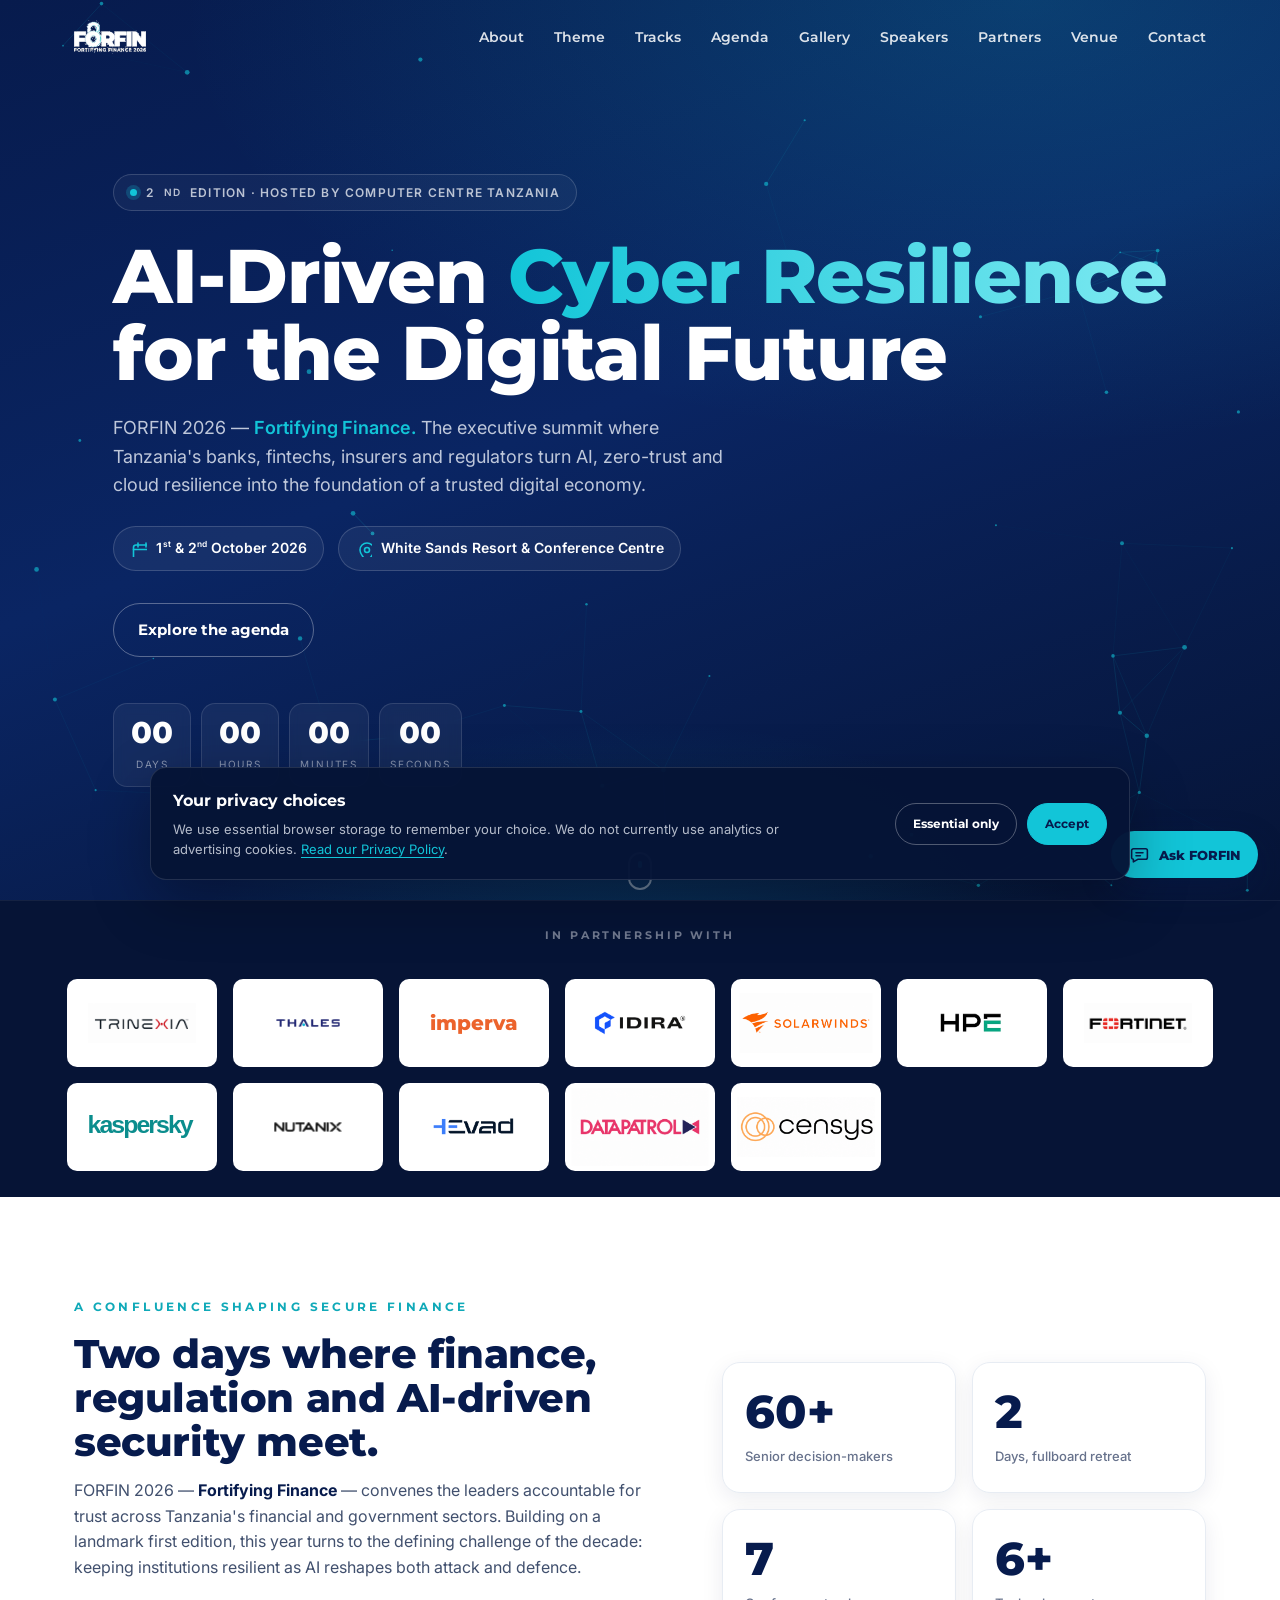
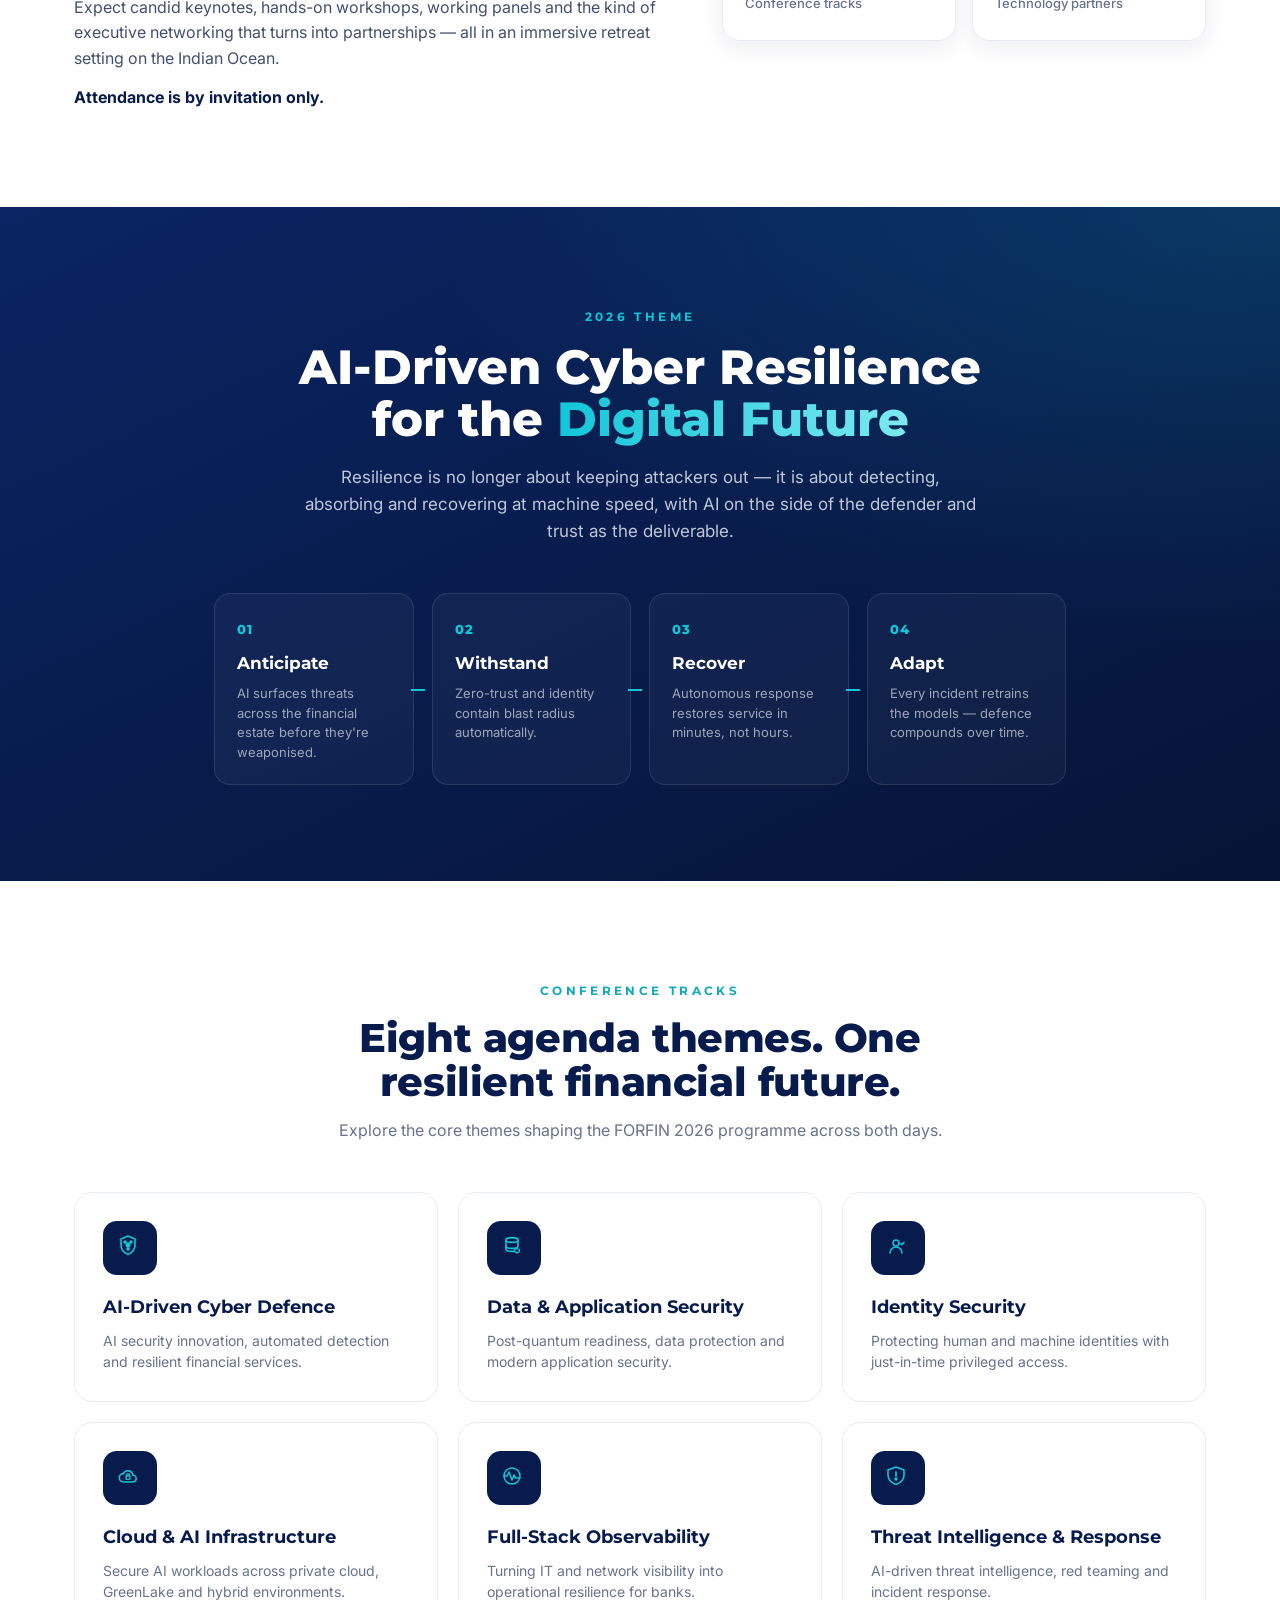
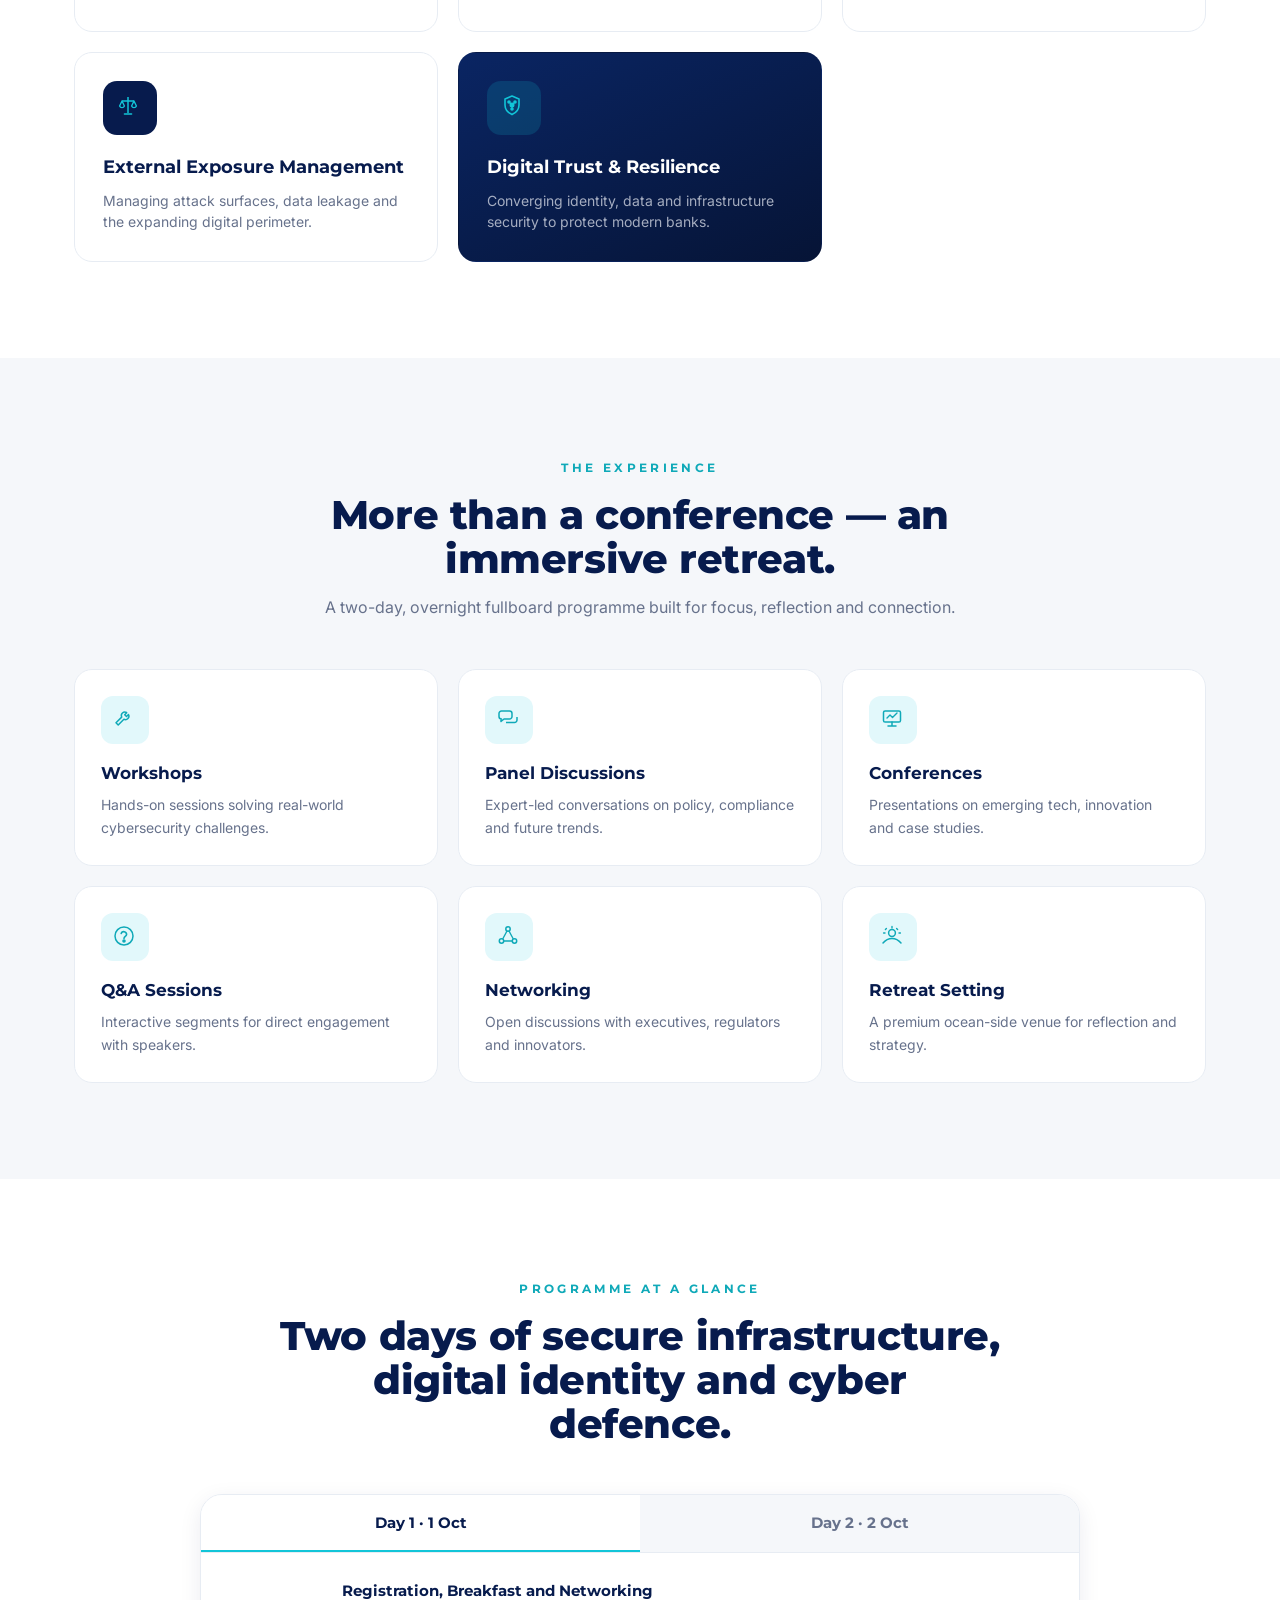
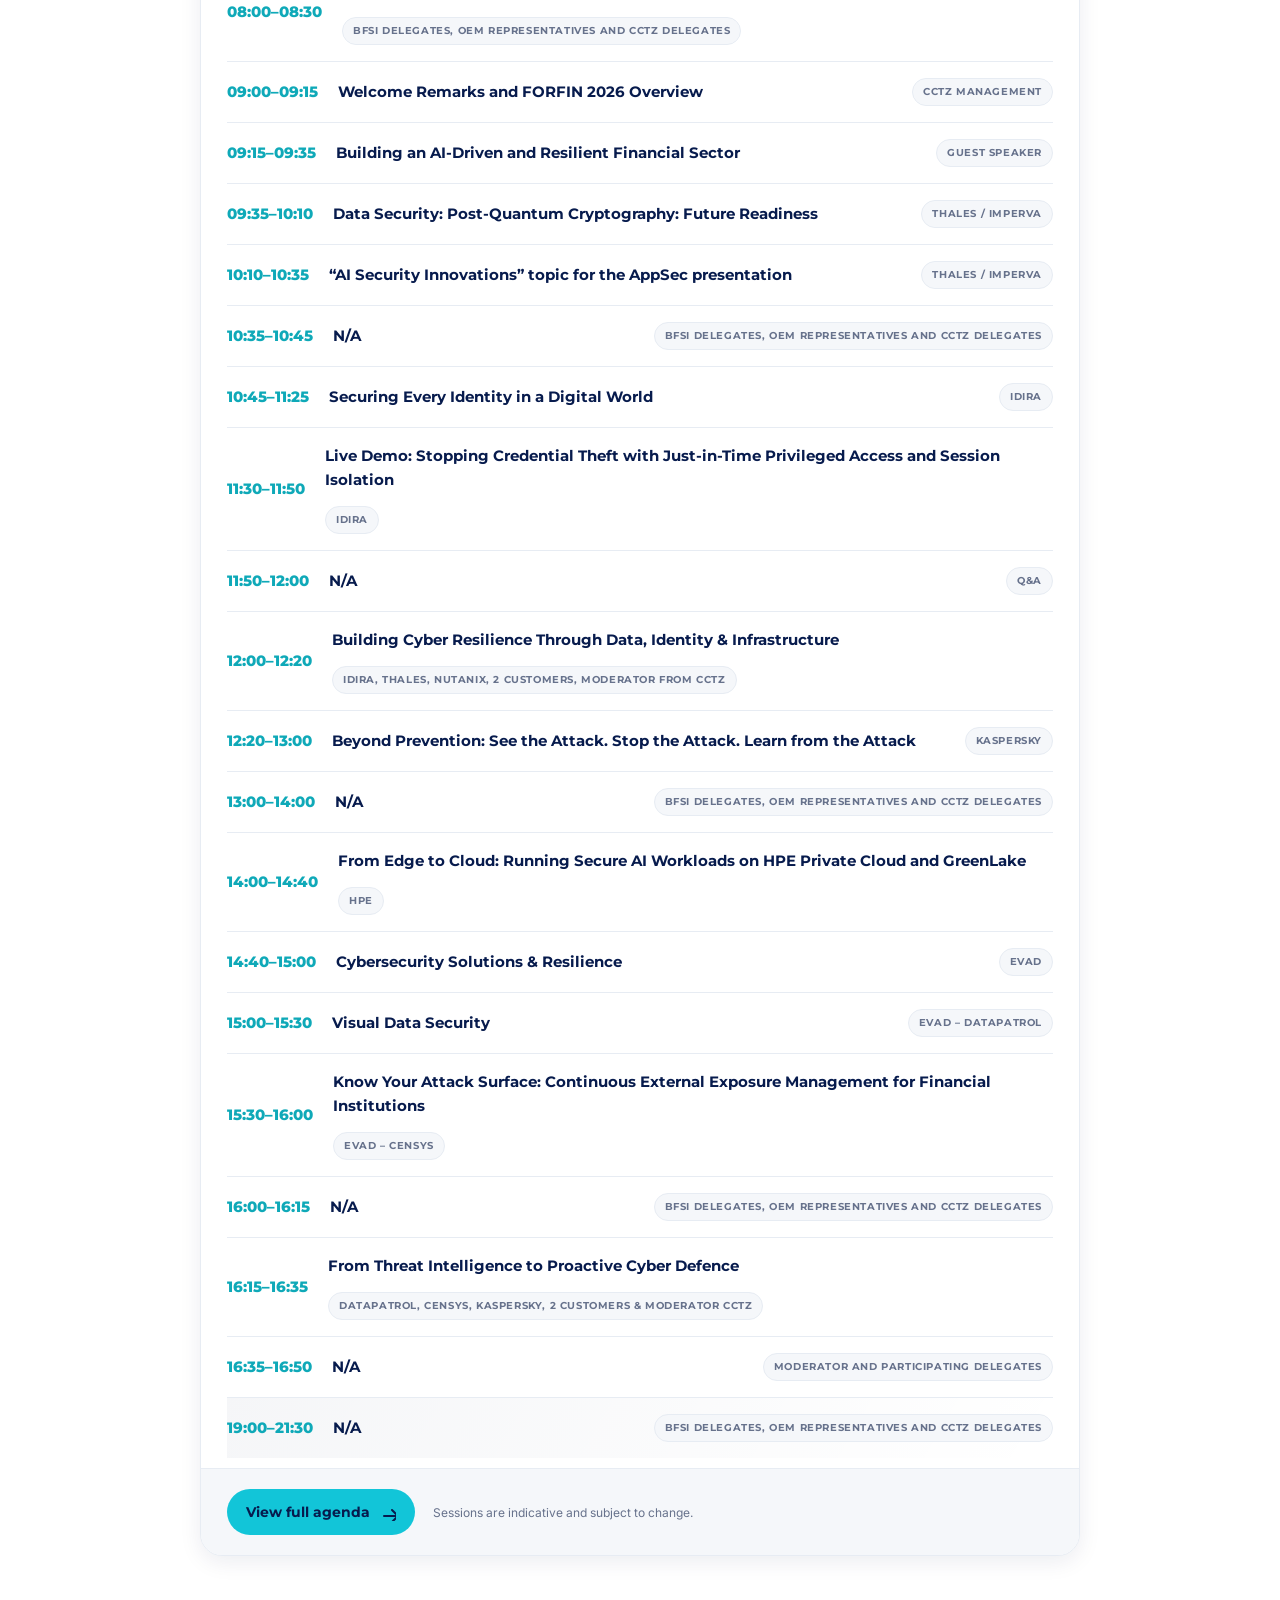
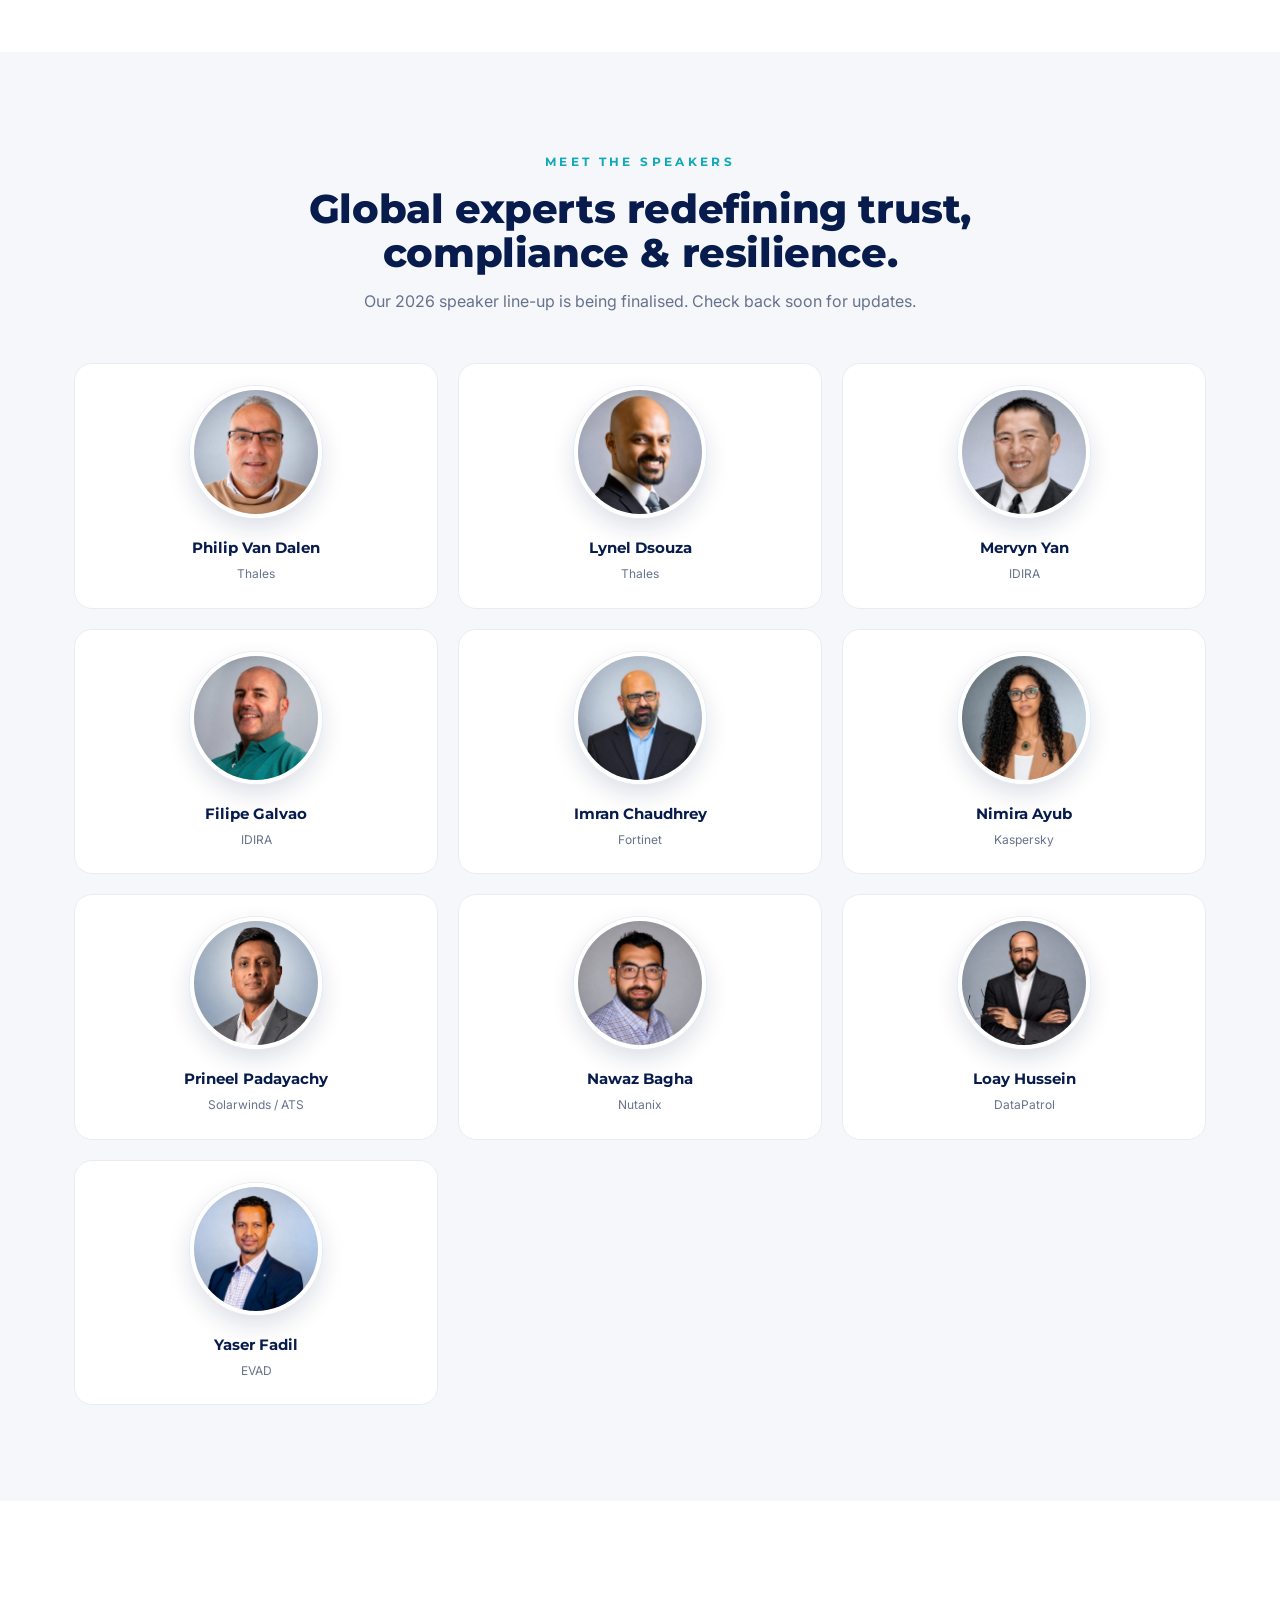
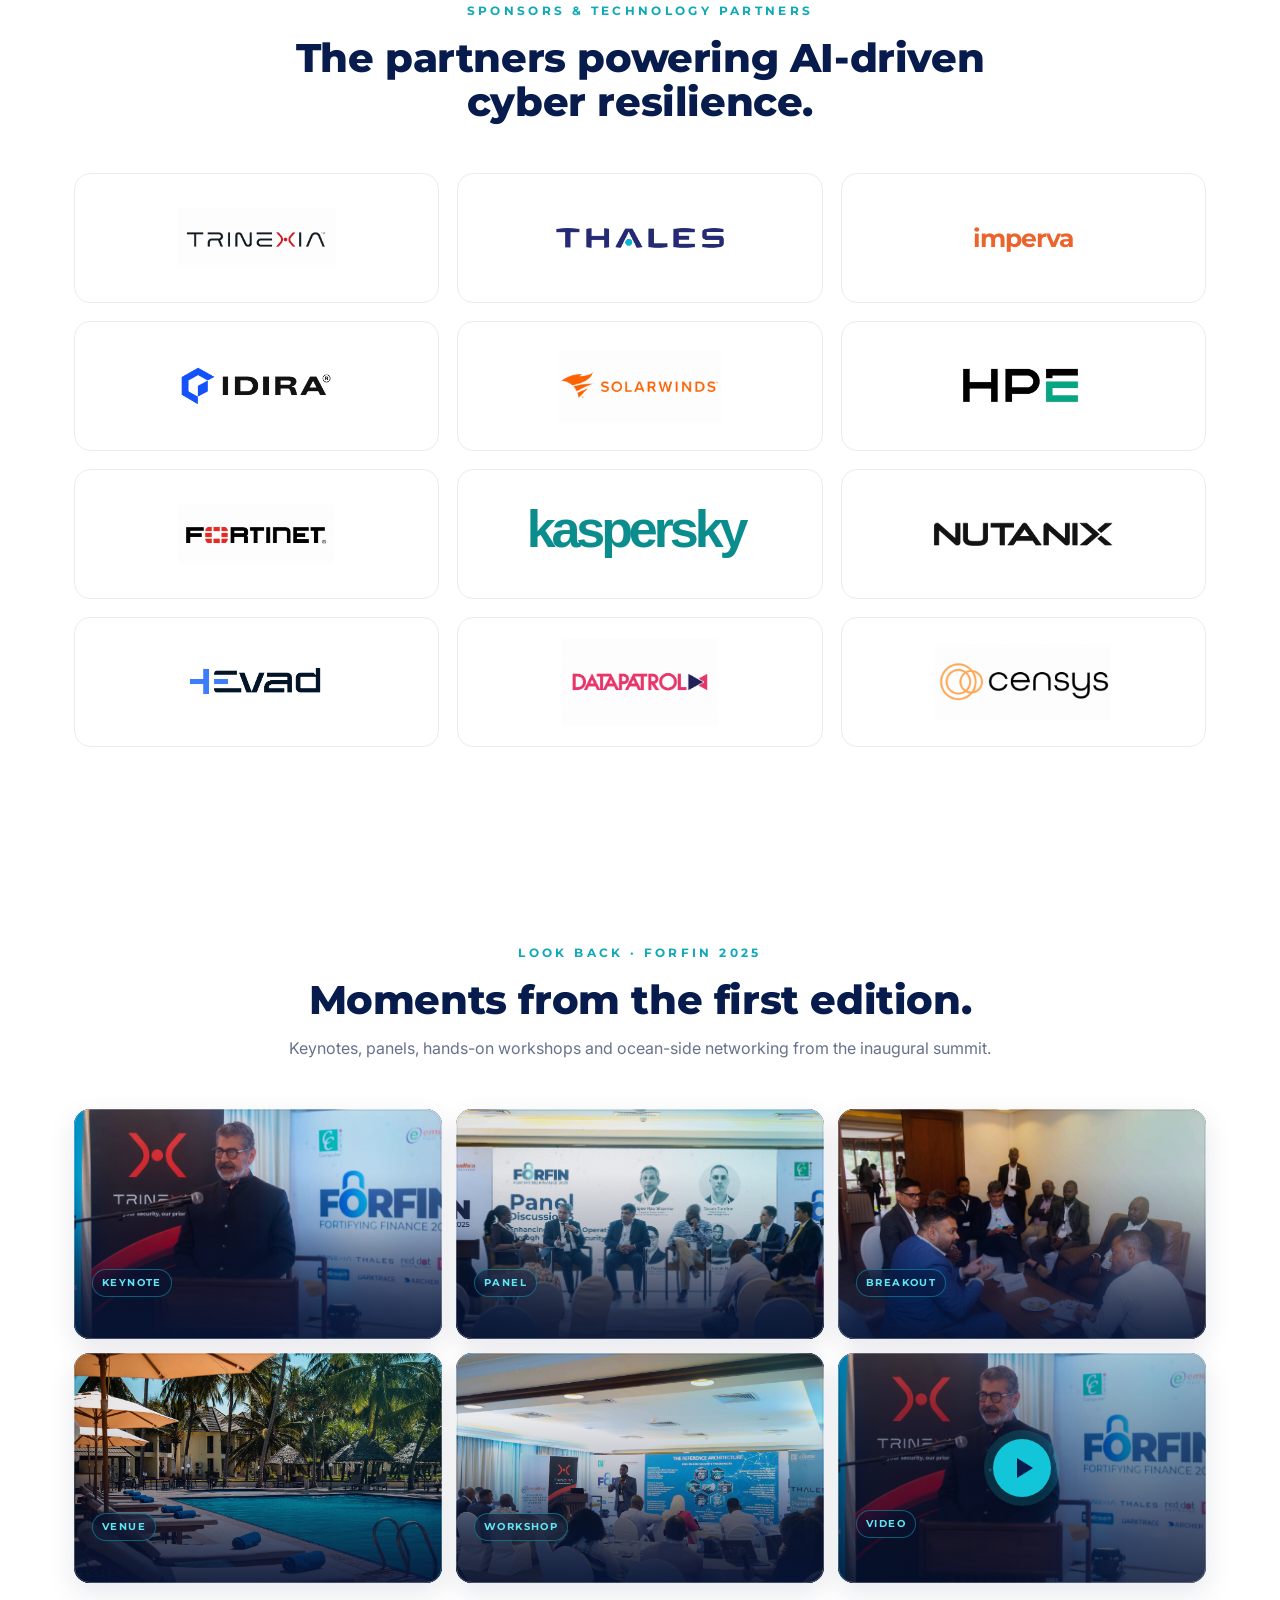
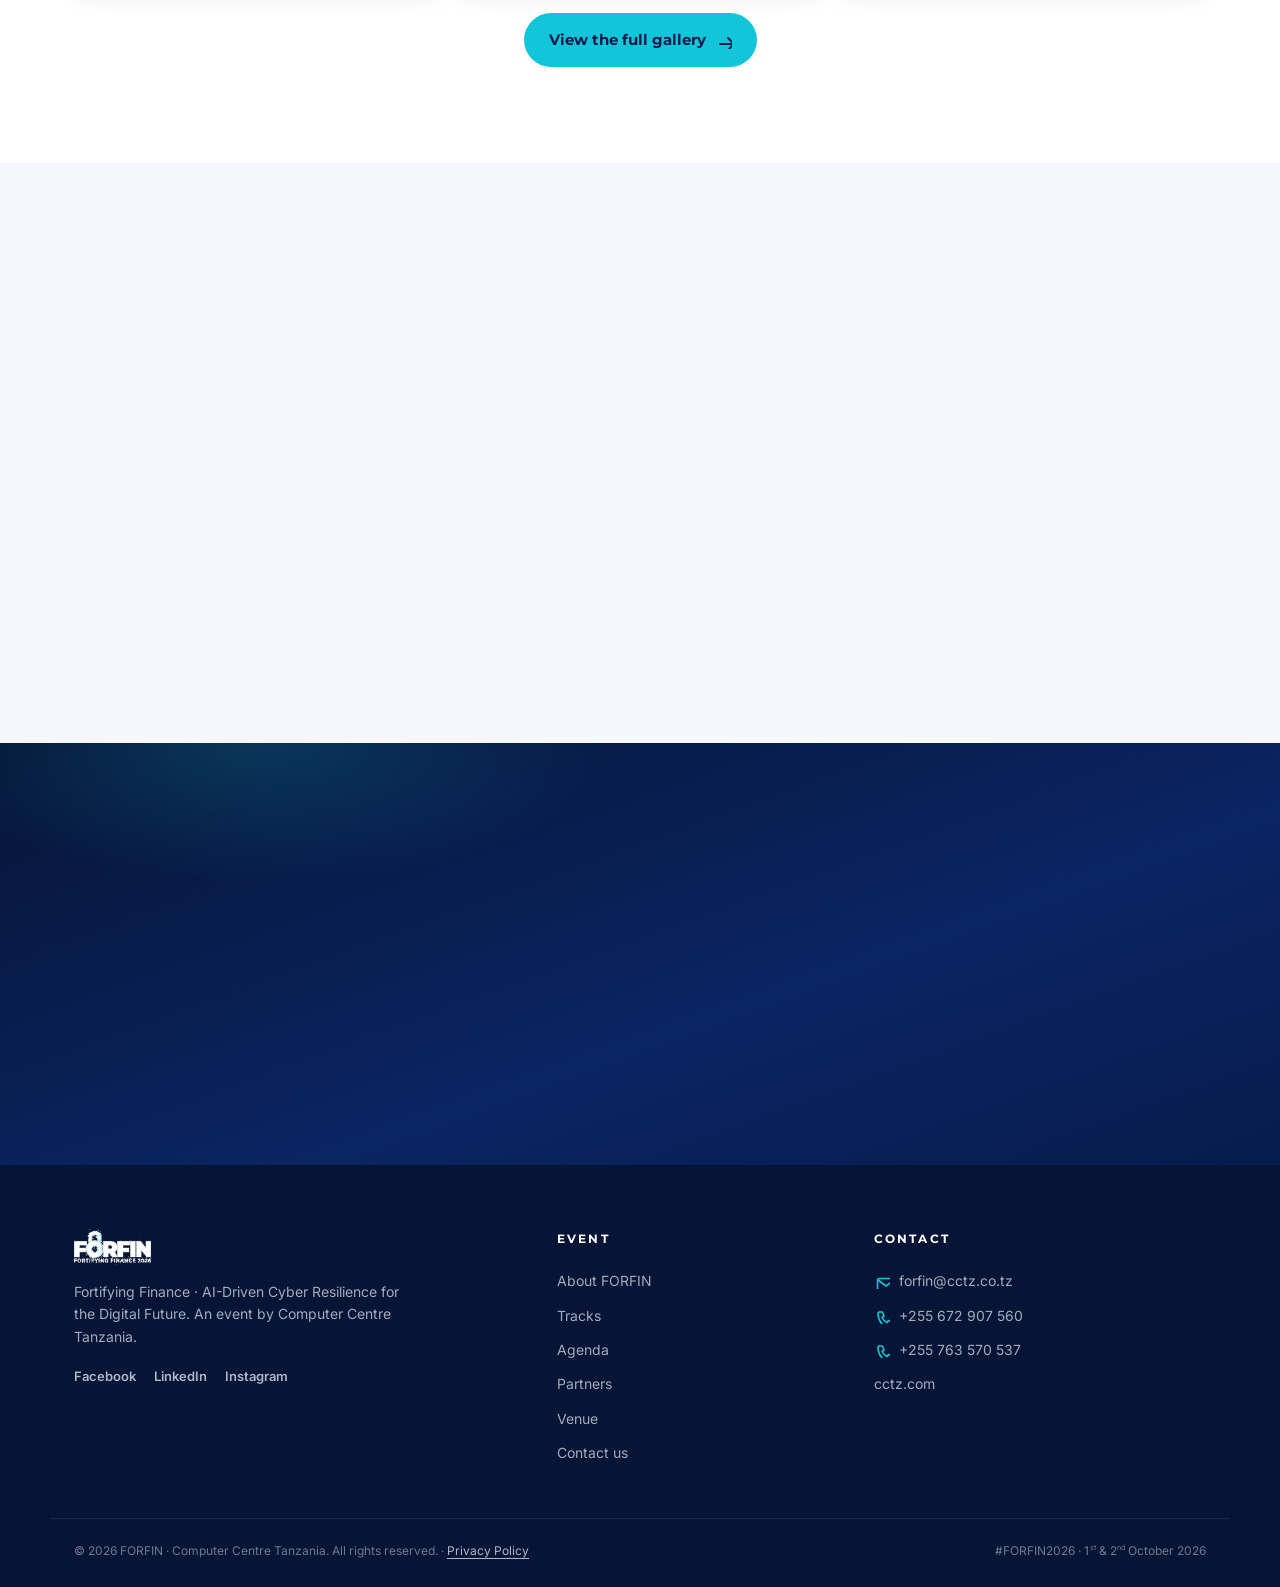
==== index.html @ fce7c258 "Update event branding, agenda and speaker assets" ====
<!doctype html>
<html lang="en">
<head>
<meta charset="utf-8">
<meta name="viewport" content="width=device-width, initial-scale=1">
<title>FORFIN 2026 — AI-Driven Cyber Resilience for the Digital Future</title>
<meta name="description" content="FORFIN 2026 (Fortifying Finance) — the executive cybersecurity &amp; financial-technology summit. 1 &amp; 2 October 2026, Dar es Salaam, Tanzania. Hosted by Computer Centre Tanzania.">
<link rel="icon" type="image/png" sizes="256x256" href="assets/favicon.png">
<link rel="preconnect" href="https://fonts.googleapis.com">
<link rel="preconnect" href="https://fonts.gstatic.com" crossorigin>
<link href="https://fonts.googleapis.com/css2?family=Montserrat:wght@500;600;700;800;900&family=Inter:wght@400;500;600;700&display=swap" rel="stylesheet">
<link rel="stylesheet" href="css/styles.css">
</head>
<body>
<!-- ===== ICON SPRITE ===== -->
<svg width="0" height="0" style="position:absolute" aria-hidden="true"><defs>
  <g id="i-ai"><path d="M12 2 19 5v6c0 4.5-3 7.8-7 9.6C8 18.8 5 15.5 5 11V5l7-3Z" fill="none" stroke="currentColor" stroke-width="1.6" stroke-linejoin="round"/><circle cx="12" cy="11" r="1.7" fill="currentColor"/><circle cx="9" cy="8" r="1" fill="currentColor"/><circle cx="15" cy="8" r="1" fill="currentColor"/><circle cx="12" cy="15" r="1" fill="currentColor"/><path d="M12 11 9 8M12 11l3-3M12 11v4" stroke="currentColor" stroke-width="1.2"/></g>
  <g id="i-cloud"><path d="M7.5 18h9a3.5 3.5 0 0 0 .4-7A5 5 0 0 0 7.5 9.6 3.7 3.7 0 0 0 7.5 18Z" fill="none" stroke="currentColor" stroke-width="1.6" stroke-linejoin="round"/><rect x="10" y="12" width="4" height="3.4" rx=".6" fill="none" stroke="currentColor" stroke-width="1.3"/><path d="M10.6 12v-1a1.4 1.4 0 0 1 2.8 0v1" fill="none" stroke="currentColor" stroke-width="1.3"/></g>
  <g id="i-identity"><circle cx="12" cy="9" r="3" fill="none" stroke="currentColor" stroke-width="1.6"/><path d="M6 19a6 6 0 0 1 12 0" fill="none" stroke="currentColor" stroke-width="1.6" stroke-linecap="round"/><path d="M16.5 9.5l1.3 1.3 2.2-2.6" fill="none" stroke="currentColor" stroke-width="1.5" stroke-linecap="round" stroke-linejoin="round"/></g>
  <g id="i-data"><ellipse cx="12" cy="6" rx="6" ry="2.4" fill="none" stroke="currentColor" stroke-width="1.6"/><path d="M6 6v6c0 1.3 2.7 2.4 6 2.4s6-1.1 6-2.4V6" fill="none" stroke="currentColor" stroke-width="1.6"/><path d="M6 12v3c0 1.3 2.7 2.4 6 2.4 1 0 1.9-.1 2.7-.3" fill="none" stroke="currentColor" stroke-width="1.6"/><path d="M17 14.5l2.3 1v2.3l-2.3 1-2.3-1V15.5l2.3-1Z" fill="none" stroke="currentColor" stroke-width="1.3" stroke-linejoin="round"/></g>
  <g id="i-fraud"><path d="M12 3 20 6v5c0 4.4-3 7.7-8 9.5C7 18.7 4 15.4 4 11V6l8-3Z" fill="none" stroke="currentColor" stroke-width="1.6" stroke-linejoin="round"/><path d="M12 8v4" stroke="currentColor" stroke-width="1.7" stroke-linecap="round"/><circle cx="12" cy="15" r=".9" fill="currentColor"/></g>
  <g id="i-compliance"><path d="M12 3v16" stroke="currentColor" stroke-width="1.5"/><path d="M6 7h12" stroke="currentColor" stroke-width="1.5"/><path d="M6 7l-2.4 5a2.6 2.6 0 0 0 4.8 0L6 7Z" fill="none" stroke="currentColor" stroke-width="1.4" stroke-linejoin="round"/><path d="M18 7l-2.4 5a2.6 2.6 0 0 0 4.8 0L18 7Z" fill="none" stroke="currentColor" stroke-width="1.4" stroke-linejoin="round"/><path d="M8.5 20h7" stroke="currentColor" stroke-width="1.6" stroke-linecap="round"/></g>
  <g id="i-soc"><circle cx="12" cy="12" r="8" fill="none" stroke="currentColor" stroke-width="1.5"/><path d="M4 12h3l2-4 3 8 2-5 1.6 3H20" fill="none" stroke="currentColor" stroke-width="1.6" stroke-linejoin="round" stroke-linecap="round"/></g>
  <g id="i-workshop"><path d="M14.5 5.5a3.5 3.5 0 0 0-4.8 4.6L4 15.8 6.2 18l5.7-5.7a3.5 3.5 0 0 0 4.6-4.8l-2 2-1.8-1.8 2-2Z" fill="none" stroke="currentColor" stroke-width="1.5" stroke-linejoin="round"/></g>
  <g id="i-panel"><path d="M3 6.5A2.5 2.5 0 0 1 5.5 4h8A2.5 2.5 0 0 1 16 6.5v3A2.5 2.5 0 0 1 13.5 12H8l-3 2.5V12H5.5A2.5 2.5 0 0 1 3 9.5Z" fill="none" stroke="currentColor" stroke-width="1.5" stroke-linejoin="round"/><path d="M10 15.5h8.5A2.5 2.5 0 0 0 21 13v-3" fill="none" stroke="currentColor" stroke-width="1.5"/></g>
  <g id="i-conf"><rect x="3.5" y="4" width="17" height="11" rx="1.6" fill="none" stroke="currentColor" stroke-width="1.5"/><path d="M8 19h8M12 15v4" stroke="currentColor" stroke-width="1.5" stroke-linecap="round"/><path d="M7 11l3-3 2.5 2.5L17 6" fill="none" stroke="currentColor" stroke-width="1.4" stroke-linecap="round" stroke-linejoin="round"/></g>
  <g id="i-qa"><circle cx="12" cy="12" r="9" fill="none" stroke="currentColor" stroke-width="1.5"/><path d="M9.2 9.4a2.8 2.8 0 0 1 5.4 1c0 1.8-2.6 2.2-2.6 4" fill="none" stroke="currentColor" stroke-width="1.6" stroke-linecap="round"/><circle cx="12" cy="17" r="1" fill="currentColor"/></g>
  <g id="i-network"><circle cx="12" cy="5" r="2.2" fill="none" stroke="currentColor" stroke-width="1.5"/><circle cx="5.5" cy="17" r="2.2" fill="none" stroke="currentColor" stroke-width="1.5"/><circle cx="18.5" cy="17" r="2.2" fill="none" stroke="currentColor" stroke-width="1.5"/><path d="M11 7 6.7 15M13 7l4.3 8M7.7 17h8.6" stroke="currentColor" stroke-width="1.4"/></g>
  <g id="i-retreat"><circle cx="12" cy="9" r="3.4" fill="none" stroke="currentColor" stroke-width="1.5"/><path d="M3 19c2.5-3 6-4.5 9-4.5S18.5 16 21 19" fill="none" stroke="currentColor" stroke-width="1.5" stroke-linecap="round"/><path d="M12 2.5v1.4M19 9h1.4M3.6 9H5M16.6 4.4l1 1M6.4 4.4l-1 1" stroke="currentColor" stroke-width="1.4" stroke-linecap="round"/></g>
  <g id="i-pin"><path d="M12 21s7-6.3 7-11a7 7 0 1 0-14 0c0 4.7 7 11 7 11Z" fill="none" stroke="currentColor" stroke-width="1.6" stroke-linejoin="round"/><circle cx="12" cy="10" r="2.5" fill="none" stroke="currentColor" stroke-width="1.6"/></g>
  <g id="i-cal"><rect x="3.5" y="5" width="17" height="16" rx="2.5" fill="none" stroke="currentColor" stroke-width="1.6"/><path d="M3.5 9.5h17M8 3v4M16 3v4" stroke="currentColor" stroke-width="1.6" stroke-linecap="round"/></g>
  <g id="i-arrow"><path d="M5 12h13M13 6l6 6-6 6" fill="none" stroke="currentColor" stroke-width="2" stroke-linecap="round" stroke-linejoin="round"/></g>
  <g id="i-mail"><rect x="3.5" y="5.5" width="17" height="13" rx="2" fill="none" stroke="currentColor" stroke-width="1.6"/><path d="m4 7 8 6 8-6" fill="none" stroke="currentColor" stroke-width="1.6" stroke-linejoin="round"/></g>
  <g id="i-phone"><path d="M5 4h3.5l1.5 4-2 1.5a11 11 0 0 0 5 5l1.5-2 4 1.5V19a2 2 0 0 1-2 2A16 16 0 0 1 4 6a2 2 0 0 1 1-2Z" fill="none" stroke="currentColor" stroke-width="1.6" stroke-linejoin="round"/></g>
  <g id="i-zoom"><circle cx="11" cy="11" r="6.5" fill="none" stroke="currentColor" stroke-width="1.8"/><path d="m16 16 4 4M11 8.5v5M8.5 11h5" stroke="currentColor" stroke-width="1.8" stroke-linecap="round"/></g>
  <g id="i-close"><path d="M6 6l12 12M18 6 6 18" stroke="currentColor" stroke-width="2" stroke-linecap="round"/></g>
  <g id="i-chev"><path d="M15 6l-6 6 6 6" fill="none" stroke="currentColor" stroke-width="2.2" stroke-linecap="round" stroke-linejoin="round"/></g>
</defs></svg>

<!-- ===== NAV ===== -->
<header class="nav" id="nav">
  <div class="nav__inner container">
    <a href="#top" class="nav__brand"><img src="assets/forfin-logo-white.png" alt="FORFIN 2026"></a>
    <nav class="nav__links" id="navLinks">
      <a href="#about">About</a>
      <a href="#theme">Theme</a>
      <a href="#tracks">Tracks</a>
      <a href="#agenda">Agenda</a>
      <a href="gallery.html">Gallery</a>
      <a href="#speakers">Speakers</a>
      <a href="#partners">Partners</a>
      <a href="#venue">Venue</a>
      <a href="contact.html">Contact</a>
    </nav>
    <button class="nav__burger" id="burger" aria-label="Menu" aria-expanded="false" aria-controls="navLinks"><span></span><span></span><span></span></button>
  </div>
</header>

<!-- ===== HERO ===== -->
<section class="hero" id="top">
  <canvas class="hero__canvas" id="net"></canvas>
  <div class="hero__glow"></div>
  <div class="hero__inner container">
    <div class="hero__badge"><span class="dot"></span> 2<sup>nd</sup> Edition · Hosted by Computer Centre Tanzania</div>
    <h1 class="hero__title">AI-Driven <span class="grad">Cyber Resilience</span><br>for the Digital Future</h1>
    <p class="hero__sub">FORFIN 2026 — <em>Fortifying Finance.</em> The executive summit where Tanzania's banks, fintechs, insurers and regulators turn AI, zero-trust and cloud resilience into the foundation of a trusted digital economy.</p>

    <div class="hero__meta">
      <div class="chip"><svg class="ico"><use href="#i-cal"/></svg><span class="event-date">1<sup>st</sup> &amp; 2<sup>nd</sup> October 2026</span></div>
      <div class="chip"><svg class="ico"><use href="#i-pin"/></svg> White Sands Resort &amp; Conference Centre</div>
    </div>

    <div class="hero__actions">
      <a href="#agenda" class="btn btn--ghost">Explore the agenda</a>
    </div>

    <!-- countdown -->
    <div class="countdown" id="countdown" aria-label="Countdown to FORFIN 2026">
      <div class="cd"><span class="cd__n" data-days>00</span><span class="cd__l">Days</span></div>
      <div class="cd"><span class="cd__n" data-hours>00</span><span class="cd__l">Hours</span></div>
      <div class="cd"><span class="cd__n" data-mins>00</span><span class="cd__l">Minutes</span></div>
      <div class="cd"><span class="cd__n" data-secs>00</span><span class="cd__l">Seconds</span></div>
    </div>
  </div>
  <a href="#partners-strip" class="hero__scroll" aria-label="Scroll"><span></span></a>
</section>

<!-- ===== PARTNER STRIP ===== -->
<section class="strip" id="partners-strip">
  <div class="container strip__inner">
    <span class="strip__label">In partnership with</span>
    <div class="strip__logos">
      <span class="strip__logo strip__logo--strategic"><img src="assets/sponsors/trinexia.png" alt="Trinexia — Strategic Partner"></span>
      <span class="strip__logo"><img src="assets/sponsors/thales.png" alt="Thales"></span>
      <span class="strip__logo"><span class="strip__wordmark strip__wordmark--imperva">imperva</span></span>
      <span class="strip__logo"><img src="assets/sponsors/idira.png" alt="IDIRA"></span>
      <span class="strip__logo"><img src="assets/sponsors/solarwinds.png" alt="SolarWinds"></span>
      <span class="strip__logo"><img src="assets/sponsors/hpe.png" alt="HPE"></span>
      <span class="strip__logo"><img src="assets/sponsors/fortinet.png" alt="Fortinet"></span>
      <span class="strip__logo"><img src="assets/sponsors/kaspersky.svg" alt="Kaspersky Lab"></span>
      <span class="strip__logo"><img src="assets/sponsors/nutanix.png" alt="Nutanix"></span>
      <span class="strip__logo"><img src="assets/sponsors/evad.png" alt="EVAD"></span>
      <span class="strip__logo"><img src="assets/sponsors/datapatrol.png" alt="DataPatrol"></span>
      <span class="strip__logo"><img src="assets/sponsors/censys.png" alt="Censys"></span>
    </div>
  </div>
</section>

<!-- ===== ABOUT ===== -->
<section class="section" id="about">
  <div class="container about">
    <div class="about__copy reveal">
      <span class="eyebrow">A confluence shaping secure finance</span>
      <h2 class="h2">Two days where finance, regulation and AI-driven security meet.</h2>
      <p>FORFIN 2026 — <strong>Fortifying Finance</strong> — convenes the leaders accountable for trust across Tanzania's financial and government sectors. Building on a landmark first edition, this year turns to the defining challenge of the decade: keeping institutions resilient as AI reshapes both attack and defence.</p>
      <p>Expect candid keynotes, hands-on workshops, working panels and the kind of executive networking that turns into partnerships — all in an immersive retreat setting on the Indian Ocean.</p>
      <p><strong>Attendance is by invitation only.</strong></p>
    </div>
    <div class="about__stats reveal">
      <div class="stat"><span class="stat__n" data-count="60" data-suffix="+">0</span><span class="stat__l">Senior decision-makers</span></div>
      <div class="stat"><span class="stat__n" data-count="2">0</span><span class="stat__l">Days, fullboard retreat</span></div>
      <div class="stat"><span class="stat__n" data-count="7">0</span><span class="stat__l">Conference tracks</span></div>
      <div class="stat"><span class="stat__n" data-count="6" data-suffix="+">0</span><span class="stat__l">Technology partners</span></div>
    </div>
  </div>
</section>

<!-- ===== THEME ===== -->
<section class="section theme" id="theme">
  <div class="container theme__inner reveal">
    <span class="eyebrow on-dark">2026 Theme</span>
    <h2 class="theme__title">AI-Driven Cyber Resilience<br>for the <span class="grad">Digital Future</span></h2>
    <p class="theme__lead">Resilience is no longer about keeping attackers out — it is about detecting, absorbing and recovering at machine speed, with AI on the side of the defender and trust as the deliverable.</p>
    <div class="theme__loop">
      <div class="loopstep"><span class="loopstep__n">01</span><h4>Anticipate</h4><p>AI surfaces threats across the financial estate before they're weaponised.</p></div>
      <div class="loopstep"><span class="loopstep__n">02</span><h4>Withstand</h4><p>Zero-trust and identity contain blast radius automatically.</p></div>
      <div class="loopstep"><span class="loopstep__n">03</span><h4>Recover</h4><p>Autonomous response restores service in minutes, not hours.</p></div>
      <div class="loopstep"><span class="loopstep__n">04</span><h4>Adapt</h4><p>Every incident retrains the models — defence compounds over time.</p></div>
    </div>
  </div>
</section>

<!-- ===== TRACKS ===== -->
<section class="section" id="tracks">
  <div class="container">
    <div class="section__head reveal">
      <span class="eyebrow">Conference tracks</span>
      <h2 class="h2">Eight agenda themes. One resilient financial future.</h2>
      <p class="section__sub">Explore the core themes shaping the FORFIN 2026 programme across both days.</p>
    </div>
    <div class="grid-3 tracks">
      <article class="card reveal"><span class="card__ic"><svg><use href="#i-ai"/></svg></span><h3>AI-Driven Cyber Defence</h3><p>AI security innovation, automated detection and resilient financial services.</p></article>
      <article class="card reveal"><span class="card__ic"><svg><use href="#i-data"/></svg></span><h3>Data &amp; Application Security</h3><p>Post-quantum readiness, data protection and modern application security.</p></article>
      <article class="card reveal"><span class="card__ic"><svg><use href="#i-identity"/></svg></span><h3>Identity Security</h3><p>Protecting human and machine identities with just-in-time privileged access.</p></article>
      <article class="card reveal"><span class="card__ic"><svg><use href="#i-cloud"/></svg></span><h3>Cloud &amp; AI Infrastructure</h3><p>Secure AI workloads across private cloud, GreenLake and hybrid environments.</p></article>
      <article class="card reveal"><span class="card__ic"><svg><use href="#i-soc"/></svg></span><h3>Full-Stack Observability</h3><p>Turning IT and network visibility into operational resilience for banks.</p></article>
      <article class="card reveal"><span class="card__ic"><svg><use href="#i-fraud"/></svg></span><h3>Threat Intelligence &amp; Response</h3><p>AI-driven threat intelligence, red teaming and incident response.</p></article>
      <article class="card reveal"><span class="card__ic"><svg><use href="#i-compliance"/></svg></span><h3>External Exposure Management</h3><p>Managing attack surfaces, data leakage and the expanding digital perimeter.</p></article>
      <article class="card reveal card--accent"><span class="card__ic"><svg><use href="#i-ai"/></svg></span><h3>Digital Trust &amp; Resilience</h3><p>Converging identity, data and infrastructure security to protect modern banks.</p></article>
    </div>
  </div>
</section>

<!-- ===== EXPERIENCE / FORMATS ===== -->
<section class="section section--gray" id="experience">
  <div class="container">
    <div class="section__head reveal">
      <span class="eyebrow">The experience</span>
      <h2 class="h2">More than a conference — an immersive retreat.</h2>
      <p class="section__sub">A two-day, overnight fullboard programme built for focus, reflection and connection.</p>
    </div>
    <div class="grid-3 formats">
      <article class="fmt reveal"><span class="fmt__ic"><svg><use href="#i-workshop"/></svg></span><h3>Workshops</h3><p>Hands-on sessions solving real-world cybersecurity challenges.</p></article>
      <article class="fmt reveal"><span class="fmt__ic"><svg><use href="#i-panel"/></svg></span><h3>Panel Discussions</h3><p>Expert-led conversations on policy, compliance and future trends.</p></article>
      <article class="fmt reveal"><span class="fmt__ic"><svg><use href="#i-conf"/></svg></span><h3>Conferences</h3><p>Presentations on emerging tech, innovation and case studies.</p></article>
      <article class="fmt reveal"><span class="fmt__ic"><svg><use href="#i-qa"/></svg></span><h3>Q&amp;A Sessions</h3><p>Interactive segments for direct engagement with speakers.</p></article>
      <article class="fmt reveal"><span class="fmt__ic"><svg><use href="#i-network"/></svg></span><h3>Networking</h3><p>Open discussions with executives, regulators and innovators.</p></article>
      <article class="fmt reveal"><span class="fmt__ic"><svg><use href="#i-retreat"/></svg></span><h3>Retreat Setting</h3><p>A premium ocean-side venue for reflection and strategy.</p></article>
    </div>
  </div>
</section>

<!-- ===== AGENDA ===== -->
<section class="section" id="agenda">
  <div class="container">
    <div class="section__head reveal">
      <span class="eyebrow">Programme at a glance</span>
      <h2 class="h2">Two days of secure infrastructure, digital identity and cyber defence.</h2>
    </div>
    <div class="agenda reveal">
      <div class="agenda__tabs">
        <button class="tab is-active" data-day="1">Day 1 · 1 Oct</button>
        <button class="tab" data-day="2">Day 2 · 2 Oct</button>
      </div>
      <div class="agenda__panel" data-panel="1">
        <div class="ag-row"><span class="ag-time">08:00–08:30</span><div class="ag-body"><h4>Registration, Breakfast and Networking</h4><span class="ag-tag">BFSI Delegates, OEM Representatives and CCTZ Delegates</span></div></div>
        <div class="ag-row"><span class="ag-time">09:00–09:15</span><div class="ag-body"><h4>Welcome Remarks and FORFIN 2026 Overview</h4><span class="ag-tag">CCTZ Management</span></div></div>
        <div class="ag-row"><span class="ag-time">09:15–09:35</span><div class="ag-body"><h4>Building an AI-Driven and Resilient Financial Sector</h4><span class="ag-tag">Guest Speaker</span></div></div>
        <div class="ag-row"><span class="ag-time">09:35–10:10</span><div class="ag-body"><h4>Data Security: Post-Quantum Cryptography: Future Readiness</h4><span class="ag-tag">Thales / Imperva</span></div></div>
        <div class="ag-row"><span class="ag-time">10:10–10:35</span><div class="ag-body"><h4>“AI Security Innovations” topic for the AppSec presentation</h4><span class="ag-tag">Thales / Imperva</span></div></div>
        <div class="ag-row"><span class="ag-time">10:35–10:45</span><div class="ag-body"><h4>N/A</h4><span class="ag-tag">BFSI Delegates, OEM Representatives and CCTZ Delegates</span></div></div>
        <div class="ag-row"><span class="ag-time">10:45–11:25</span><div class="ag-body"><h4>Securing Every Identity in a Digital World</h4><span class="ag-tag">IDIRA</span></div></div>
        <div class="ag-row"><span class="ag-time">11:30–11:50</span><div class="ag-body"><h4>Live Demo: Stopping Credential Theft with Just-in-Time Privileged Access and Session Isolation</h4><span class="ag-tag">IDIRA</span></div></div>
        <div class="ag-row"><span class="ag-time">11:50–12:00</span><div class="ag-body"><h4>N/A</h4><span class="ag-tag">Q&amp;A</span></div></div>
        <div class="ag-row"><span class="ag-time">12:00–12:20</span><div class="ag-body"><h4>Building Cyber Resilience Through Data, Identity &amp; Infrastructure</h4><span class="ag-tag">IDIRA, Thales, Nutanix, 2 Customers, Moderator from CCTZ</span></div></div>
        <div class="ag-row"><span class="ag-time">12:20–13:00</span><div class="ag-body"><h4>Beyond Prevention: See the Attack. Stop the Attack. Learn from the Attack</h4><span class="ag-tag">Kaspersky</span></div></div>
        <div class="ag-row"><span class="ag-time">13:00–14:00</span><div class="ag-body"><h4>N/A</h4><span class="ag-tag">BFSI Delegates, OEM Representatives and CCTZ Delegates</span></div></div>
        <div class="ag-row"><span class="ag-time">14:00–14:40</span><div class="ag-body"><h4>From Edge to Cloud: Running Secure AI Workloads on HPE Private Cloud and GreenLake</h4><span class="ag-tag">HPE</span></div></div>
        <div class="ag-row"><span class="ag-time">14:40–15:00</span><div class="ag-body"><h4>Cybersecurity Solutions &amp; Resilience</h4><span class="ag-tag">EVAD</span></div></div>
        <div class="ag-row"><span class="ag-time">15:00–15:30</span><div class="ag-body"><h4>Visual Data Security</h4><span class="ag-tag">EVAD – DataPatrol</span></div></div>
        <div class="ag-row"><span class="ag-time">15:30–16:00</span><div class="ag-body"><h4>Know Your Attack Surface: Continuous External Exposure Management for Financial Institutions</h4><span class="ag-tag">EVAD – Censys</span></div></div>
        <div class="ag-row"><span class="ag-time">16:00–16:15</span><div class="ag-body"><h4>N/A</h4><span class="ag-tag">BFSI Delegates, OEM Representatives and CCTZ Delegates</span></div></div>
        <div class="ag-row"><span class="ag-time">16:15–16:35</span><div class="ag-body"><h4>From Threat Intelligence to Proactive Cyber Defence</h4><span class="ag-tag">DataPatrol, Censys, Kaspersky, 2 Customers &amp; Moderator CCTZ</span></div></div>
        <div class="ag-row"><span class="ag-time">16:35–16:50</span><div class="ag-body"><h4>N/A</h4><span class="ag-tag">Moderator and Participating Delegates</span></div></div>
        <div class="ag-row ag-row--star"><span class="ag-time">19:00–21:30</span><div class="ag-body"><h4>N/A</h4><span class="ag-tag">BFSI Delegates, OEM Representatives and CCTZ Delegates</span></div></div>
      </div>
      <div class="agenda__panel" data-panel="2" hidden>
        <div class="ag-row"><span class="ag-time">08:00–08:30</span><div class="ag-body"><h4>Breakfast and Executive Networking</h4><span class="ag-tag">BFSI Delegates, OEM Representatives and CCTZ Delegates</span></div></div>
        <div class="ag-row"><span class="ag-time">08:30–08:40</span><div class="ag-body"><h4>Day One Recap and Day Two Introduction</h4><span class="ag-tag">CCTZ</span></div></div>
        <div class="ag-row"><span class="ag-time">08:40–09:40</span><div class="ag-body"><h4>Observability — You can’t secure what you can’t see</h4><span class="ag-tag">ATS – SolarWinds</span></div></div>
        <div class="ag-row"><span class="ag-time">09:40–10:00</span><div class="ag-body"><h4>Case Study – With CRDB</h4><span class="ag-tag">ATS – SolarWinds</span></div></div>
        <div class="ag-row"><span class="ag-time">10:00–10:40</span><div class="ag-body"><h4>Cyber Security in the Era of AI</h4><span class="ag-tag">Fortinet</span></div></div>
        <div class="ag-row"><span class="ag-time">10:40–11:00</span><div class="ag-body"><h4>Live Demo: Automating Threat Detection and Response Across the Fortinet Security Fabric with FortiAI</h4><span class="ag-tag">Fortinet</span></div></div>
        <div class="ag-row"><span class="ag-time">11:00–11:15</span><div class="ag-body"><h4>N/A</h4><span class="ag-tag">BFSI Delegates, OEM Representatives and CCTZ Delegates</span></div></div>
        <div class="ag-row"><span class="ag-time">11:15–11:55</span><div class="ag-body"><h4>Thinking Like an Attacker: AI-Driven Threat Intelligence, Red Teaming and Incident Response for Banks</h4><span class="ag-tag">Defenix</span></div></div>
        <div class="ag-row"><span class="ag-time">12:00–12:30</span><div class="ag-body"><h4>Detect, Respond, Recover: Building the Intelligent Security Operation</h4><span class="ag-tag">Defenix, Fortinet, SolarWinds, CRDB &amp; CCTZ Moderator: Emmanuela</span></div></div>
        <div class="ag-row"><span class="ag-time">12:30–13:00</span><div class="ag-body"><h4>N/A</h4><span class="ag-tag">BFSI Delegates, OEM Representatives and CCTZ Delegates</span></div></div>
        <div class="ag-row"><span class="ag-time">13:00–14:00</span><div class="ag-body"><h4>N/A</h4><span class="ag-tag">BFSI Delegates, OEM Representatives and CCTZ Delegates</span></div></div>
        <div class="ag-row"><span class="ag-time">14:10–15:10</span><div class="ag-body"><h4>Nutanix Cloud Platform – Migrating from Legacy VMware Environments</h4><span class="ag-tag">Nutanix</span></div></div>
        <div class="ag-row"><span class="ag-time">15:10–15:40</span><div class="ag-body"><h4>Open Slot</h4><span class="ag-tag">N/A</span></div></div>
        <div class="ag-row"><span class="ag-time">15:40–16:00</span><div class="ag-body"><h4>N/A</h4><span class="ag-tag">All</span></div></div>
        <div class="ag-row"><span class="ag-time">16:00–16:05</span><div class="ag-body"><h4>FORFIN 2026 Key Outcomes and Recommended Next Steps</h4><span class="ag-tag">CCTZ</span></div></div>
        <div class="ag-row"><span class="ag-time">16:05–16:10</span><div class="ag-body"><h4>Appreciation and Closing Remarks</h4><span class="ag-tag">CEO</span></div></div>
        <div class="ag-row ag-row--star"><span class="ag-time">16:15</span><div class="ag-body"><h4>Group Photo by the Beach</h4><span class="ag-tag">All participants</span></div></div>
      </div>
      <div class="agenda__foot">
        <a href="agenda.html" class="btn btn--primary btn--sm">View full agenda <svg class="ico"><use href="#i-arrow"/></svg></a>
        <span class="agenda__note">Sessions are indicative and subject to change.</span>
      </div>
    </div>
  </div>
</section>

<!-- ===== SPEAKERS ===== -->
<section class="section section--gray" id="speakers">
  <div class="container">
    <div class="section__head reveal">
      <span class="eyebrow">Meet the speakers</span>
      <h2 class="h2">Global experts redefining trust, compliance &amp; resilience.</h2>
      <p class="section__sub">Our 2026 speaker line-up is being finalised. Check back soon for updates.</p>
    </div>
    <div class="grid-3 speakers reveal">
      <div class="spk"><img class="spk__photo" src="assets/speakers/optimized/speaker-01.jpg" alt="Philip Van Dalen" loading="lazy" decoding="async"><h4>Philip Van Dalen</h4><span>Thales</span></div>
      <div class="spk"><img class="spk__photo" src="assets/speakers/optimized/speaker-04.jpg" alt="Lynel Dsouza" loading="lazy" decoding="async"><h4>Lynel Dsouza</h4><span>Thales</span></div>
      <div class="spk"><img class="spk__photo" src="assets/speakers/optimized/speaker-03.jpg" alt="Mervyn Yan" loading="lazy" decoding="async"><h4>Mervyn Yan</h4><span>IDIRA</span></div>
      <div class="spk"><img class="spk__photo" src="assets/speakers/optimized/speaker-06.jpg" alt="Filipe Galvao" loading="lazy" decoding="async"><h4>Filipe Galvao</h4><span>IDIRA</span></div>
      <div class="spk"><img class="spk__photo" src="assets/speakers/optimized/speaker-07.jpg" alt="Imran Chaudhrey" loading="lazy" decoding="async"><h4>Imran Chaudhrey</h4><span>Fortinet</span></div>
      <div class="spk"><img class="spk__photo" src="assets/speakers/optimized/speaker-08.jpg" alt="Nimira Ayub" loading="lazy" decoding="async"><h4>Nimira Ayub</h4><span>Kaspersky</span></div>
      <div class="spk"><img class="spk__photo" src="assets/speakers/Prineel_Official.png" alt="Prineel Padayachy" loading="lazy" decoding="async"><h4>Prineel Padayachy</h4><span>Solarwinds / ATS</span></div>
      <div class="spk"><img class="spk__photo" src="assets/speakers/optimized/speaker-02.jpg" alt="Nawaz Bagha" loading="lazy" decoding="async"><h4>Nawaz Bagha</h4><span>Nutanix</span></div>
      <div class="spk"><img class="spk__photo" src="assets/speakers/optimized/speaker-05.jpg" alt="Loay Hussein" loading="lazy" decoding="async"><h4>Loay Hussein</h4><span>DataPatrol</span></div>
      <div class="spk"><img class="spk__photo" src="assets/speakers/optimized/yaser-fadil.jpg" alt="Yaser Fadil" loading="lazy" decoding="async"><h4>Yaser Fadil</h4><span>EVAD</span></div>
    </div>
  </div>
</section>

<!-- ===== PARTNERS ===== -->
<section class="section" id="partners">
  <div class="container">
    <div class="section__head reveal">
      <span class="eyebrow">Sponsors &amp; technology partners</span>
      <h2 class="h2">The partners powering AI-driven cyber resilience.</h2>
    </div>

    <div class="partner-grid reveal">
      <div class="plogo"><img src="assets/sponsors/trinexia.png" alt="Trinexia"></div>
      <div class="plogo"><img src="assets/sponsors/thales.png" alt="Thales"></div>
      <div class="plogo"><span class="wm wm--imperva">imperva</span></div>
      <div class="plogo"><img src="assets/sponsors/idira.png" alt="IDIRA"></div>
      <div class="plogo"><img src="assets/sponsors/solarwinds.png" alt="SolarWinds"></div>
      <div class="plogo"><img src="assets/sponsors/hpe.png" alt="HPE"></div>
      <div class="plogo"><img src="assets/sponsors/fortinet.png" alt="Fortinet"></div>
      <div class="plogo"><img src="assets/sponsors/kaspersky.svg" alt="Kaspersky Lab"></div>
      <div class="plogo"><img src="assets/sponsors/nutanix.png" alt="Nutanix"></div>
      <div class="plogo"><img src="assets/sponsors/evad.png" alt="EVAD"></div>
      <div class="plogo"><img src="assets/sponsors/datapatrol.png" alt="DataPatrol"></div>
      <div class="plogo"><img src="assets/sponsors/censys.png" alt="Censys"></div>
    </div>
  </div>
</section>

<!-- ===== MOMENTS / LOOK BACK 2025 ===== -->
<section class="section" id="moments">
  <div class="container">
    <div class="section__head reveal">
      <span class="eyebrow">Look back · FORFIN 2025</span>
      <h2 class="h2">Moments from the first edition.</h2>
      <p class="section__sub">Keynotes, panels, hands-on workshops and ocean-side networking from the inaugural summit.</p>
    </div>
    <div class="moments reveal">
      <figure class="tile" data-cat="keynote"><img src="assets/gallery/photo-01.jpg" alt="Opening keynote" loading="lazy"><figcaption><span class="tile__cat">Keynote</span><span class="tile__cap">Opening keynote</span></figcaption><span class="tile__z"><svg class="ico"><use href="#i-zoom"/></svg></span></figure>
      <figure class="tile" data-cat="panel"><img src="assets/gallery/photo-03.jpg" alt="Expert panel" loading="lazy"><figcaption><span class="tile__cat">Panel</span><span class="tile__cap">Expert panel</span></figcaption><span class="tile__z"><svg class="ico"><use href="#i-zoom"/></svg></span></figure>
      <figure class="tile" data-cat="workshop"><img src="assets/gallery/photo-02.jpg" alt="Breakout session" loading="lazy"><figcaption><span class="tile__cat">Breakout</span><span class="tile__cap">Breakout session</span></figcaption><span class="tile__z"><svg class="ico"><use href="#i-zoom"/></svg></span></figure>
      <figure class="tile" data-cat="venue"><img src="assets/gallery/photo-04.jpg" alt="White Sands venue" loading="lazy"><figcaption><span class="tile__cat">Venue</span><span class="tile__cap">White Sands Resort &amp; Conference Centre</span></figcaption><span class="tile__z"><svg class="ico"><use href="#i-zoom"/></svg></span></figure>
      <figure class="tile" data-cat="workshop"><img src="assets/gallery/photo-05.jpg" alt="Hands-on workshop" loading="lazy"><figcaption><span class="tile__cat">Workshop</span><span class="tile__cap">Hands-on workshop</span></figcaption><span class="tile__z"><svg class="ico"><use href="#i-zoom"/></svg></span></figure>
      <a class="tile tile--video" href="https://youtu.be/LXhusWkZo80" target="_blank" rel="noopener" aria-label="Play FORFIN 1st Edition Highlights video">
        <img src="assets/gallery/photo-01.jpg" alt="FORFIN 1st Edition Highlights video thumbnail" loading="lazy">
        <span class="gl-video__shade"></span>
        <span class="gl-video__play gl-video__play--tile" aria-hidden="true"><span></span></span>
        <span class="tile-video__caption"><span class="tile__cat">Video</span><span class="tile__cap">1<sup>st</sup> Edition Highlights</span></span>
      </a>
    </div>
    <div class="moments-foot reveal">
      <a href="gallery.html" class="btn btn--primary">View the full gallery <svg class="ico"><use href="#i-arrow"/></svg></a>
    </div>
  </div>
</section>

<!-- ===== VENUE ===== -->
<section class="section section--gray" id="venue">
  <div class="container venue">
    <div class="venue__copy reveal">
      <span class="eyebrow">The venue</span>
      <h2 class="h2">White Sands Resort &amp; Conference Centre.</h2>
      <p>FORFIN 2026 is hosted at the renowned <strong>White Sands Resort &amp; Conference Centre</strong> on Jangwani Beach — a prime setting that pairs modern conference facilities with the serene charm of the Indian Ocean.</p>
      <p>Spacious meeting rooms with ocean views and a calm, secure environment provide the perfect backdrop for focused dialogue, knowledge-sharing and high-level networking.</p>
      <div class="venue__meta">
        <div><svg class="ico"><use href="#i-pin"/></svg> Jangwani Beach, Dar es Salaam, Tanzania</div>
        <div><svg class="ico"><use href="#i-cal"/></svg><span class="event-date">1<sup>st</sup> &amp; 2<sup>nd</sup> October 2026 · Overnight fullboard</span></div>
      </div>
    </div>
    <div class="venue__map reveal">
      <iframe title="Venue map" loading="lazy" src="https://maps.google.com/maps?q=White%20Sands%20Resort%20and%20Conference%20Centre%20Dar%20es%20Salaam&t=m&z=11&output=embed&iwloc=near"></iframe>
    </div>
  </div>
</section>

<!-- ===== INVITATION NOTICE ===== -->
<section class="cta" id="attendance">
  <div class="cta__glow"></div>
  <div class="container cta__inner reveal">
    <h2 class="cta__title">Attendance is by<br><span class="grad">invitation only.</span></h2>
    <p class="cta__sub">FORFIN 2026 is a private gathering curated for invited senior decision-makers from Tanzania’s financial, government and technology sectors.</p>
    <a href="https://forfin.cctz.com/register.html" class="btn btn--primary">Confirm your attendance <span aria-hidden="true">→</span></a>
  </div>
</section>

<!-- ===== LIGHTBOX ===== -->
<div class="lightbox" id="lightbox" aria-hidden="true">
  <button class="lb__close" id="lbClose" aria-label="Close"><svg class="ico"><use href="#i-close"/></svg></button>
  <button class="lb__nav lb__prev" id="lbPrev" aria-label="Previous"><svg class="ico"><use href="#i-chev"/></svg></button>
  <figure class="lb__stage"><img id="lbImg" src="" alt=""><figcaption id="lbCap"></figcaption></figure>
  <button class="lb__nav lb__next" id="lbNext" aria-label="Next"><svg class="ico" style="transform:scaleX(-1)"><use href="#i-chev"/></svg></button>
  <span class="lb__count" id="lbCount"></span>
</div>

<!-- ===== FOOTER ===== -->
<footer class="footer">
  <div class="container footer__inner">
    <div class="footer__brand">
      <img src="assets/forfin-logo-white.png" alt="FORFIN 2026">
      <p>Fortifying Finance · AI-Driven Cyber Resilience for the Digital Future. An event by Computer Centre Tanzania.</p>
      <div class="footer__social">
        <a href="https://www.facebook.com/ComputerCentreTZ" target="_blank" rel="noopener">Facebook</a>
        <a href="https://www.linkedin.com/company/cctz/" target="_blank" rel="noopener">LinkedIn</a>
        <a href="https://www.instagram.com/computercentretanzania/" target="_blank" rel="noopener">Instagram</a>
      </div>
    </div>
    <div class="footer__col">
      <h5>Event</h5>
      <a href="#about">About FORFIN</a>
      <a href="#tracks">Tracks</a>
      <a href="#agenda">Agenda</a>
      <a href="#partners">Partners</a>
      <a href="#venue">Venue</a>
      <a href="contact.html">Contact us</a>
    </div>
    <div class="footer__col">
      <h5>Contact</h5>
      <a href="mailto:forfin@cctz.co.tz"><svg class="ico"><use href="#i-mail"/></svg> forfin@cctz.co.tz</a>
      <a href="tel:+255672907560"><svg class="ico"><use href="#i-phone"/></svg> +255 672 907 560</a>
      <a href="tel:+255763570537"><svg class="ico"><use href="#i-phone"/></svg> +255 763 570 537</a>
      <a href="https://cctz.com/" target="_blank" rel="noopener">cctz.com</a>
    </div>
  </div>
  <div class="footer__bar container">
    <span>© 2026 FORFIN · Computer Centre Tanzania. All rights reserved. · <a href="privacy.html">Privacy Policy</a></span>
    <span>#FORFIN2026 · <span class="event-date">1<sup>st</sup> &amp; 2<sup>nd</sup> October 2026</span></span>
  </div>
</footer>

<script src="js/main.js"></script>
</body>
</html>
---- css/styles.css ----
/* ===================================================================
   FORFIN 2026 — styles.css
   Brand: navy #071B4D · cyan #12C5D8 · Montserrat / Inter
=================================================================== */
/* ---------- per-image spiral loader ---------- */
.image-load-target{position:relative}
.image-load-target.is-image-loading img{opacity:0}
.image-load-target img{transition:opacity .3s ease}
.image-loader{position:absolute;z-index:4;left:50%;top:50%;width:34px;height:34px;margin:-17px 0 0 -17px;border-radius:50%;border:3px solid rgba(18,197,216,.2);border-top-color:#12c5d8;border-right-color:transparent;border-bottom-color:transparent;animation:imageSpiral .7s linear infinite}
.image-loader::after{content:"";position:absolute;inset:5px;border-radius:50%;border:2px solid transparent;border-bottom-color:#0fa9b8;animation:imageSpiral .5s linear infinite reverse}
.image-loader.is-done{opacity:0;transition:opacity .2s ease}
@keyframes imageSpiral{to{transform:rotate(360deg)}}
@media (prefers-reduced-motion:reduce){.image-loader,.image-loader::after{animation-duration:1.8s}}

:root{
  --navy:#071B4D; --navy-2:#0A2563; --navy-deep:#061436;
  --cyan:#12C5D8; --cyan-2:#1CCAD8; --cyan-deep:#0FA9B8;
  --white:#fff; --gray:#F5F7FA; --silver:#D9DEE8;
  --ink:#1C2740; --muted:#67728C; --line:#E7ECF3;
  --amber:#F0BE63;
  --maxw:1180px; --pad:24px;
  --shadow:0 18px 50px rgba(7,27,77,.10);
  --shadow-sm:0 6px 22px rgba(7,27,77,.08);
  --r:18px;
  --ease:cubic-bezier(.2,.7,.2,1);
}
*{margin:0;padding:0;box-sizing:border-box}
html{scroll-behavior:smooth;scroll-padding-top:84px}
body{font-family:"Inter",-apple-system,Segoe UI,Roboto,sans-serif;color:var(--ink);background:var(--white);-webkit-font-smoothing:antialiased;line-height:1.6;overflow-x:hidden}
.sr-only{position:absolute!important;width:1px!important;height:1px!important;padding:0!important;margin:-1px!important;overflow:hidden!important;clip:rect(0,0,0,0)!important;white-space:nowrap!important;border:0!important}
img{max-width:100%;display:block}
a{color:inherit;text-decoration:none}
.ico{width:1em;height:1em;fill:none;stroke:currentColor;display:inline-block;vertical-align:-.12em}
h1,h2,h3,h4,h5,.eyebrow,.btn,.nav__links a,.stat__n,.cd__n{font-family:"Montserrat",sans-serif}
.container{max-width:var(--maxw);margin:0 auto;padding:0 var(--pad)}
.grad{background:linear-gradient(90deg,var(--cyan),#7DE9F1);-webkit-background-clip:text;background-clip:text;color:transparent}

.eyebrow{display:inline-block;font-size:12px;font-weight:700;letter-spacing:.28em;text-transform:uppercase;color:var(--cyan-deep);margin-bottom:16px}
.eyebrow.on-dark{color:var(--cyan)}
.h2{font-size:clamp(26px,3.6vw,40px);font-weight:800;line-height:1.1;letter-spacing:-.01em;color:var(--navy)}
.section{padding:96px 0}
.section--gray{background:var(--gray)}
.section__head{max-width:720px;margin:0 auto 48px;text-align:center}
.section__sub{margin-top:14px;color:var(--muted);font-size:16px}

/* ---------- buttons ---------- */
.btn{display:inline-flex;align-items:center;gap:9px;font-weight:700;font-size:15px;padding:14px 24px;border-radius:40px;border:1px solid transparent;cursor:pointer;transition:.25s var(--ease)}
.btn .ico{width:17px;height:17px;stroke-width:2.2}
.btn--primary{background:var(--cyan);color:var(--navy)}
.btn--primary:hover{background:#3ad6e3;transform:translateY(-2px);box-shadow:0 12px 26px rgba(18,197,216,.34)}
.btn--ghost{background:transparent;color:#fff;border-color:rgba(255,255,255,.32)}
.btn--ghost:hover{border-color:var(--cyan);color:var(--cyan)}
.btn--sm{padding:11px 18px;font-size:14px}
.link-arrow{display:inline-flex;align-items:center;gap:8px;font-weight:700;color:var(--cyan-deep);font-family:"Montserrat";font-size:14px;margin-top:8px}
.link-arrow .ico{width:16px;height:16px;stroke-width:2.2;transition:.25s var(--ease)}
.link-arrow:hover .ico{transform:translateX(4px)}

/* ---------- nav ---------- */
.nav{position:fixed;top:0;left:0;right:0;z-index:50;transition:.3s var(--ease)}
.nav__inner{display:flex;align-items:center;justify-content:space-between;height:74px}
.nav__brand img{height:34px}
.nav__links{display:flex;align-items:center;gap:30px}
.nav__links a{font-size:14px;font-weight:600;color:rgba(255,255,255,.86);transition:.2s}
.nav__links a:hover{color:#fff}
.nav__cta{background:var(--cyan);color:var(--navy)!important;padding:10px 18px;border-radius:30px;display:inline-flex;align-items:center;gap:7px}
.nav__cta .ico{width:15px;height:15px;stroke-width:2.3}
.nav__cta:hover{background:#3ad6e3;transform:translateY(-1px)}
.nav.is-scrolled{background:rgba(255,255,255,.92);backdrop-filter:blur(14px);box-shadow:0 6px 24px rgba(7,27,77,.08)}
.nav.is-scrolled .nav__brand img{content:url(../assets/forfin-logo.png)}
.nav.is-scrolled .nav__links a{color:var(--ink)}
.nav.is-scrolled .nav__links a:hover{color:var(--navy)}
.nav__burger{display:none;flex-direction:column;gap:5px;background:none;border:0;cursor:pointer;padding:6px}
.nav__burger span{width:24px;height:2px;background:#fff;border-radius:2px;transition:.3s}
.nav.is-scrolled .nav__burger span{background:var(--navy)}

/* ---------- hero ---------- */
.hero{position:relative;min-height:100vh;display:flex;align-items:center;overflow:hidden;background:radial-gradient(120% 90% at 80% 0%,rgba(18,197,216,.18),transparent 55%),linear-gradient(160deg,#071B4D,#0A2563 46%,#061436);color:#fff}
.hero__canvas{position:absolute;inset:0;width:100%;height:100%;opacity:.7}
.hero__glow{position:absolute;inset:0;background:radial-gradient(60% 50% at 50% 110%,rgba(18,197,216,.16),transparent 60%);pointer-events:none}
.hero__inner{position:relative;z-index:2;padding-top:120px;padding-bottom:60px}
.hero__badge{display:inline-flex;align-items:center;gap:9px;font-size:12px;font-weight:600;letter-spacing:.1em;text-transform:uppercase;color:rgba(217,222,232,.85);border:1px solid rgba(255,255,255,.16);background:rgba(255,255,255,.04);padding:8px 16px;border-radius:40px}
.hero__badge .dot{width:7px;height:7px;border-radius:50%;background:var(--cyan);box-shadow:0 0 0 4px rgba(18,197,216,.22)}
.hero__title{font-size:clamp(38px,6.4vw,76px);font-weight:800;line-height:1.02;letter-spacing:-.015em;margin:26px 0 0}
.hero__sub{margin-top:22px;max-width:620px;font-size:clamp(15px,1.6vw,18px);color:rgba(231,236,245,.82)}
.hero__sub em{color:var(--cyan);font-style:normal;font-weight:600}
.hero__meta{display:flex;flex-wrap:wrap;gap:14px;margin-top:26px}
.chip{display:inline-flex;align-items:center;gap:9px;font-size:14px;font-weight:600;border:1px solid rgba(255,255,255,.16);background:rgba(255,255,255,.05);padding:10px 16px;border-radius:40px}
.chip .ico{width:17px;height:17px;color:var(--cyan)}
.event-date{white-space:nowrap}
.event-date sup{font-size:.6em;line-height:0;vertical-align:super;margin-left:.04em}
.chip .tnt{font-size:9px;font-weight:700;letter-spacing:.12em;text-transform:uppercase;color:var(--amber);border:1px solid rgba(240,190,99,.5);background:rgba(240,190,99,.14);padding:2px 7px;border-radius:20px}
.hero__actions{display:flex;flex-wrap:wrap;gap:14px;margin-top:32px}
.countdown{display:inline-flex;gap:10px;margin-top:46px}
.cd{min-width:78px;text-align:center;background:rgba(255,255,255,.05);border:1px solid rgba(255,255,255,.12);border-radius:14px;padding:14px 10px;backdrop-filter:blur(6px)}
.cd__n{display:block;font-size:30px;font-weight:800;line-height:1;color:#fff;font-variant-numeric:tabular-nums}
.cd__l{display:block;font-size:10px;letter-spacing:.18em;text-transform:uppercase;color:rgba(217,222,232,.6);margin-top:8px}
.hero__scroll{position:absolute;bottom:10px;left:50%;transform:translateX(-50%);z-index:2;width:24px;height:38px;border:2px solid rgba(255,255,255,.4);border-radius:14px}
.hero__scroll span{position:absolute;top:7px;left:50%;transform:translateX(-50%);width:4px;height:7px;border-radius:3px;background:var(--cyan);animation:scrolldot 1.6s infinite}
@keyframes scrolldot{0%{opacity:0;top:7px}40%{opacity:1}80%{opacity:0;top:18px}100%{opacity:0}}

/* ---------- partner strip ---------- */
.strip{background:var(--navy-deep);border-top:1px solid rgba(255,255,255,.06);padding:26px 0}
.strip__inner{display:flex;align-items:center;gap:34px;flex-wrap:wrap;justify-content:center}
.strip__label{font-family:"Montserrat";font-size:11px;font-weight:700;letter-spacing:.26em;text-transform:uppercase;color:rgba(217,222,232,.5)}
.strip__logos{display:grid;grid-template-columns:repeat(7,150px);gap:16px;justify-content:center}
.strip__logo{width:150px;height:88px;display:flex;align-items:center;justify-content:center;padding:16px;overflow:hidden;border:1px solid rgba(255,255,255,.22);border-radius:10px;background:#fff;transition:.25s var(--ease)}
.strip__logo:hover{transform:translateY(-2px);box-shadow:0 8px 20px rgba(0,0,0,.18)}
.strip__logo img{display:block;width:88%;height:50px;object-fit:contain;transform:scale(var(--logo-scale,1));transform-origin:center}
.strip__logo--strategic{width:150px;height:88px;padding:16px;background:#fff;border-color:rgba(255,255,255,.22)}
.strip__logo--strategic img{object-fit:contain}
.strip__wordmark{font-family:"Montserrat",sans-serif;font-size:20px;font-weight:800;line-height:1;white-space:nowrap}
.strip__wordmark--imperva{color:#ec632c;text-transform:lowercase}

/* ---------- about ---------- */
.about{display:grid;grid-template-columns:1.1fr .9fr;gap:56px;align-items:center}
.about__copy p{color:#41506e;margin-top:14px;font-size:16px}
.about__copy p strong{color:var(--navy)}
.about__stats{display:grid;grid-template-columns:1fr 1fr;gap:16px}
.stat{background:#fff;border:1px solid var(--line);border-radius:var(--r);padding:26px 22px;box-shadow:var(--shadow-sm)}
.stat__n{font-size:46px;font-weight:800;color:var(--navy);line-height:1}
.stat__l{display:block;margin-top:10px;font-size:13px;color:var(--muted);font-weight:500}

/* ---------- theme (dark) ---------- */
.theme{background:radial-gradient(120% 120% at 100% 0,rgba(18,197,216,.16),transparent 55%),linear-gradient(155deg,#0A2563,#061436);color:#fff;text-align:center}
.theme__inner{max-width:900px;margin:0 auto}
.theme__title{font-family:"Montserrat";font-size:clamp(28px,4.4vw,48px);font-weight:800;line-height:1.08;margin-bottom:18px}
.theme__lead{max-width:680px;margin:0 auto;color:rgba(231,236,245,.82);font-size:17px}
.theme__loop{display:grid;grid-template-columns:repeat(4,1fr);gap:18px;margin-top:48px;text-align:left}
.loopstep{position:relative;background:rgba(255,255,255,.04);border:1px solid rgba(255,255,255,.1);border-radius:16px;padding:22px}
.loopstep__n{font-family:"Montserrat";font-weight:800;font-size:13px;letter-spacing:.1em;color:var(--cyan)}
.loopstep h4{font-size:17px;margin:8px 0 7px}
.loopstep p{font-size:13px;color:rgba(217,222,232,.7);line-height:1.5}
.loopstep:not(:last-child)::after{content:"";position:absolute;right:-12px;top:50%;width:14px;height:2px;background:var(--cyan);z-index:2}

/* ---------- cards / tracks ---------- */
.grid-3{display:grid;grid-template-columns:repeat(3,1fr);gap:20px}
.grid-4{display:grid;grid-template-columns:repeat(4,1fr);gap:20px}
.card{background:#fff;border:1px solid var(--line);border-radius:var(--r);padding:28px;transition:.3s var(--ease)}
.card__ic{display:inline-flex;align-items:center;justify-content:center;width:54px;height:54px;border-radius:14px;background:var(--navy);color:var(--cyan);margin-bottom:18px}
.card__ic svg{width:28px;height:28px;fill:none;stroke:currentColor;stroke-width:1.6}
.card h3{font-size:18px;color:var(--navy);margin-bottom:8px}
.card p{font-size:14px;color:var(--muted);line-height:1.55}
.card:hover{transform:translateY(-6px);box-shadow:var(--shadow);border-color:transparent}
.card--accent{background:linear-gradient(155deg,#0A2563,#061436);border-color:transparent;color:#fff}
.card--accent h3{color:#fff}
.card--accent p{color:rgba(217,222,232,.75)}
.card--accent .card__ic{background:rgba(18,197,216,.16)}

/* ---------- formats ---------- */
.fmt{background:#fff;border:1px solid var(--line);border-radius:var(--r);padding:26px;transition:.3s var(--ease)}
.fmt__ic{display:inline-flex;width:48px;height:48px;align-items:center;justify-content:center;border-radius:12px;background:rgba(18,197,216,.12);color:var(--cyan-deep);margin-bottom:16px}
.fmt__ic svg{width:26px;height:26px;fill:none;stroke:currentColor;stroke-width:1.6}
.fmt h3{font-size:17px;color:var(--navy);margin-bottom:7px}
.fmt p{font-size:14px;color:var(--muted)}
.fmt:hover{transform:translateY(-5px);box-shadow:var(--shadow-sm)}

/* ---------- agenda ---------- */
.agenda{max-width:880px;margin:0 auto;background:#fff;border:1px solid var(--line);border-radius:22px;overflow:hidden;box-shadow:var(--shadow-sm)}
.agenda__tabs{display:flex;gap:0;background:var(--gray);border-bottom:1px solid var(--line)}
.tab{flex:1;padding:18px;background:none;border:0;cursor:pointer;font-family:"Montserrat";font-weight:700;font-size:15px;color:var(--muted);transition:.2s;border-bottom:2px solid transparent}
.tab.is-active{color:var(--navy);background:#fff;border-bottom-color:var(--cyan)}
.agenda__panel{padding:10px 26px}
.ag-row{display:flex;gap:20px;align-items:center;padding:16px 0;border-bottom:1px solid var(--line)}
.ag-row:last-child{border-bottom:0}
.ag-time{font-family:"Montserrat";font-weight:800;font-size:15px;color:var(--cyan-deep);min-width:52px}
.ag-body{display:flex;align-items:center;justify-content:space-between;gap:14px;flex:1;flex-wrap:wrap}
.ag-body h4{font-size:15px;color:var(--navy);font-weight:700}
.ag-tag{font-family:"Montserrat";font-size:10px;font-weight:700;letter-spacing:.06em;text-transform:uppercase;color:var(--muted);background:var(--gray);border:1px solid var(--line);padding:5px 10px;border-radius:20px;white-space:nowrap}
.ag-row--star{background:linear-gradient(120deg,rgba(7,27,77,.04),transparent)}
.ag-row--star h4{color:var(--navy)}
.agenda__foot{display:flex;align-items:center;gap:18px;padding:20px 26px;background:var(--gray);border-top:1px solid var(--line);flex-wrap:wrap}
.agenda__note{font-size:12px;color:var(--muted)}

/* ---------- speakers ---------- */
.speakers{display:grid;grid-template-columns:repeat(3,minmax(0,1fr));gap:20px;margin-top:8px}
.speakers .spk{min-width:0}
.spk{background:#fff;border:1px solid var(--line);border-radius:var(--r);padding:22px 18px;text-align:center}
.spk__ph{width:88px;height:88px;border-radius:50%;margin:0 auto 16px;display:flex;align-items:center;justify-content:center;background:linear-gradient(155deg,#0A2563,#061436);color:var(--cyan)}
.spk__ph svg{width:38px;height:38px;fill:none;stroke:currentColor;stroke-width:1.4;opacity:.8}
.spk__ph--text{width:132px;height:132px;background:#eef1f3;border:1px solid rgba(7,27,77,.08);box-shadow:0 10px 24px rgba(7,27,77,.08);color:var(--navy);font-size:18px;font-weight:700;line-height:1.12;text-align:center;padding:18px}
.spk__ph--text span{display:block}
.spk__photo{display:block;width:132px;height:132px;border-radius:50%;margin:0 auto 18px;object-fit:cover;object-position:center 24%;border:4px solid #fff;box-shadow:0 0 0 1px var(--line),0 10px 24px rgba(7,27,77,.14)}
.spk h4{font-size:15px;color:var(--navy)}
.spk span{font-size:12px;color:var(--muted)}
@media (max-width:980px){.speakers{grid-template-columns:repeat(2,minmax(0,1fr))}}
@media (max-width:430px){.speakers{grid-template-columns:1fr}}

/* ---------- partners ---------- */
.partner-grid{display:grid;grid-template-columns:repeat(3,1fr);gap:18px}
.plogo{background:#fff;border:1px solid var(--line);border-radius:16px;height:130px;display:flex;align-items:center;justify-content:center;padding:28px;overflow:hidden;transition:.25s var(--ease)}
.plogo img{display:block;width:88%;height:56px;object-fit:contain;transform:scale(var(--logo-scale,1));transform-origin:center}
.plogo:hover{box-shadow:var(--shadow-sm);transform:translateY(-4px)}
.wm{display:flex;width:88%;height:56px;align-items:center;justify-content:center;white-space:nowrap;font-family:"Montserrat",sans-serif;font-size:30px;font-weight:800;letter-spacing:-.04em;line-height:1}
.wm--imperva{color:#ec632c;text-transform:lowercase;font-size:25px;font-weight:700}
.strip__logo img[src*="trinexia"],.plogo img[src*="trinexia"]{--logo-scale:1.05}
.strip__logo img[src*="thales"],.plogo img[src*="thales"]{--logo-scale:.62}
.strip__logo img[src*="idira"],.plogo img[src*="idira"]{--logo-scale:.9}
.strip__logo img[src*="solarwinds"],.plogo img[src*="solarwinds"]{--logo-scale:1.3}
.strip__logo img[src*="hpe"],.plogo img[src*="hpe"]{--logo-scale:.62}
.strip__logo img[src*="fortinet"],.plogo img[src*="fortinet"]{--logo-scale:1.05}
.strip__logo img[src*="kaspersky"],.plogo img[src*="kaspersky"]{--logo-scale:1.08}
.strip__logo img[src*="nutanix"],.plogo img[src*="nutanix"]{--logo-scale:.66}
.strip__logo img[src*="defenix"],.plogo img[src*="defenix"]{--logo-scale:.82}
.strip__logo img[src*="evad"],.plogo img[src*="evad"]{--logo-scale:.82}
.strip__logo img[src*="datapatrol"],.plogo img[src*="datapatrol"]{--logo-scale:1.55}
.strip__logo img[src*="censys"],.plogo img[src*="censys"]{--logo-scale:1.35}
.plogo--cta{flex-direction:column;gap:8px;background:var(--navy);color:#fff;font-family:"Montserrat";font-weight:700;font-size:15px;border-color:transparent}
.plogo--cta .ico{width:18px;height:18px;stroke-width:2.2;color:var(--cyan)}
.plogo--cta:hover{background:var(--navy-2)}

/* ---------- venue ---------- */
.venue{display:grid;grid-template-columns:1fr 1fr;gap:46px;align-items:center}
.venue__copy p{color:#41506e;margin-top:14px}
.venue__meta{margin-top:22px;display:flex;flex-direction:column;gap:12px}
.venue__meta div{display:flex;align-items:center;gap:10px;font-weight:600;color:var(--navy);font-size:14px}
.venue__meta .ico{width:18px;height:18px;color:var(--cyan-deep)}
.venue__map{border-radius:20px;overflow:hidden;box-shadow:var(--shadow);border:1px solid var(--line)}
.venue__map iframe{width:100%;height:360px;border:0;display:block;filter:saturate(1.05)}

/* ---------- CTA ---------- */
.cta{position:relative;overflow:hidden;background:linear-gradient(160deg,#061436,#0A2563 60%,#071B4D);color:#fff;padding:90px 0}
.cta__glow{position:absolute;inset:0;background:radial-gradient(50% 60% at 20% 0%,rgba(18,197,216,.18),transparent 55%)}
.cta__inner{position:relative;z-index:2;text-align:center;max-width:760px;margin:0 auto}
.cta__title{font-family:"Montserrat";font-size:clamp(28px,4.2vw,44px);font-weight:800;line-height:1.1}
.cta__sub{margin-top:16px;color:rgba(231,236,245,.82);font-size:16px}
.cta__inner .btn{margin-top:24px}
.cta__form{display:flex;gap:12px;flex-wrap:wrap;justify-content:center;margin-top:32px}
.cta__form input{flex:1;min-width:200px;max-width:240px;padding:14px 18px;border-radius:12px;border:1px solid rgba(255,255,255,.16);background:rgba(255,255,255,.06);color:#fff;font-size:15px;font-family:"Inter"}
.cta__form input::placeholder{color:rgba(217,222,232,.55)}
.cta__form input:focus{outline:none;border-color:var(--cyan);background:rgba(255,255,255,.1)}
.cta__or{margin-top:18px;font-size:14px;color:rgba(217,222,232,.7)}
.cta__or a{color:var(--cyan);font-weight:600}

/* ---------- footer ---------- */
.footer{background:var(--navy-deep);color:rgba(217,222,232,.75);padding:64px 0 0}
.footer__inner{display:grid;grid-template-columns:1.6fr 1fr 1.2fr;gap:40px}
.footer__brand img{height:36px;margin-bottom:16px}
.footer__brand p{font-size:14px;max-width:340px;line-height:1.6}
.footer__social{display:flex;gap:18px;margin-top:18px}
.footer__social a{font-size:13px;font-weight:600;color:rgba(217,222,232,.8)}
.footer__social a:hover{color:var(--cyan)}
.footer__col h5{font-family:"Montserrat";font-size:12px;letter-spacing:.18em;text-transform:uppercase;color:#fff;margin-bottom:16px}
.footer__col a{display:flex;align-items:center;gap:9px;font-size:14px;padding:6px 0;color:rgba(217,222,232,.75)}
.footer__col a .ico{width:16px;height:16px;color:var(--cyan)}
.footer__col a:hover{color:#fff}
.footer__bar{display:flex;justify-content:space-between;gap:14px;flex-wrap:wrap;margin-top:48px;padding-top:22px;padding-bottom:26px;border-top:1px solid rgba(255,255,255,.08);font-size:12px;color:rgba(217,222,232,.5)}
.footer__bar a{color:rgba(217,222,232,.8);text-decoration:underline;text-underline-offset:3px}
.footer__bar a:hover{color:var(--cyan)}

/* ---------- privacy ---------- */
.privacy-hero{padding:150px 0 70px;background:radial-gradient(90% 120% at 85% 0,rgba(18,197,216,.2),transparent 55%),linear-gradient(160deg,var(--navy),var(--navy-deep));color:#fff}
.privacy-hero h1{font-size:clamp(36px,5vw,58px);line-height:1.08;margin-bottom:14px}
.privacy-hero p{max-width:680px;color:rgba(231,236,245,.8)}
.privacy-content{max-width:820px}.privacy-content h2{font-size:22px;color:var(--navy);margin:34px 0 10px}.privacy-content h2:first-child{margin-top:0}
.privacy-content p,.privacy-content li{color:#48556f}.privacy-content p+p{margin-top:10px}.privacy-content ul{padding-left:22px;margin:10px 0}
.privacy-content a{color:var(--cyan-deep);font-weight:600;text-decoration:underline;text-underline-offset:3px}
.privacy-updated{display:inline-block;margin-top:30px;padding-top:20px;border-top:1px solid var(--line);font-size:14px;color:var(--muted)}
.consent-banner{position:fixed;z-index:200;left:20px;right:20px;bottom:20px;animation:consentIn .42s var(--ease) both}.consent-banner.is-closing{animation:consentOut .25s ease both}
.consent-banner__inner{max-width:980px;margin:auto;display:flex;align-items:center;justify-content:space-between;gap:28px;padding:20px 22px;border:1px solid rgba(255,255,255,.12);border-radius:16px;background:rgba(6,20,54,.97);box-shadow:0 20px 60px rgba(0,0,0,.3);color:#fff;backdrop-filter:blur(14px)}
.consent-banner__copy{max-width:650px}.consent-banner__copy strong{font-family:"Montserrat";font-size:16px}.consent-banner__copy p{margin-top:5px;font-size:13px;line-height:1.55;color:rgba(231,236,245,.78)}.consent-banner__copy a{color:var(--cyan);text-decoration:underline;text-underline-offset:3px}
.consent-banner__actions{display:flex;gap:10px;flex-shrink:0}.consent-btn{min-height:42px;padding:10px 17px;border-radius:999px;font-family:"Montserrat";font-size:12px;font-weight:700;cursor:pointer;transition:.2s var(--ease)}
.consent-btn--primary{border:1px solid var(--cyan);background:var(--cyan);color:var(--navy)}.consent-btn--secondary{border:1px solid rgba(255,255,255,.3);background:transparent;color:#fff}.consent-btn:hover{transform:translateY(-1px)}
@keyframes consentIn{from{opacity:0;transform:translateY(24px)}to{opacity:1;transform:none}}@keyframes consentOut{to{opacity:0;transform:translateY(18px)}}

/* ---------- reveal animation ---------- */
.reveal{opacity:0;filter:blur(7px);transform:translate3d(var(--reveal-x,0),30px,0) scale(.985);transition:opacity .72s var(--ease) var(--reveal-delay,0ms),transform .82s var(--ease) var(--reveal-delay,0ms),filter .72s var(--ease) var(--reveal-delay,0ms);will-change:opacity,transform,filter}
.reveal.is-in{opacity:1;filter:none;transform:none}
.about__copy.reveal,.venue__copy.reveal{--reveal-x:-28px}
.about__stats.reveal,.venue__map.reveal{--reveal-x:28px}
.speakers .spk,.partner-grid .plogo,.moments .tile,.about__stats .stat,.theme__loop .loopstep{opacity:0;transform:translateY(18px) scale(.97);transition:opacity .55s var(--ease),transform .65s var(--ease)}
.speakers.is-in .spk,.partner-grid.is-in .plogo,.moments.is-in .tile,.about__stats.is-in .stat,.theme__inner.is-in .loopstep{opacity:1;transform:none}
.speakers.is-in .spk:nth-child(2),.partner-grid.is-in .plogo:nth-child(2),.moments.is-in .tile:nth-child(2),.about__stats.is-in .stat:nth-child(2),.theme__inner.is-in .loopstep:nth-child(2){transition-delay:70ms}
.speakers.is-in .spk:nth-child(3),.partner-grid.is-in .plogo:nth-child(3),.moments.is-in .tile:nth-child(3),.about__stats.is-in .stat:nth-child(3),.theme__inner.is-in .loopstep:nth-child(3){transition-delay:140ms}
.speakers.is-in .spk:nth-child(4),.partner-grid.is-in .plogo:nth-child(4),.moments.is-in .tile:nth-child(4),.about__stats.is-in .stat:nth-child(4),.theme__inner.is-in .loopstep:nth-child(4){transition-delay:210ms}
.speakers.is-in .spk:nth-child(5),.partner-grid.is-in .plogo:nth-child(5),.moments.is-in .tile:nth-child(5){transition-delay:280ms}
.speakers.is-in .spk:nth-child(6),.partner-grid.is-in .plogo:nth-child(6),.moments.is-in .tile:nth-child(6){transition-delay:350ms}
.partner-grid.is-in .plogo:nth-child(n+7){transition-delay:420ms}
@media (prefers-reduced-motion:reduce){.reveal,.speakers .spk,.partner-grid .plogo,.moments .tile,.about__stats .stat,.theme__loop .loopstep{opacity:1;filter:none;transform:none;transition:none}.hero__scroll span{animation:none}}

/* ---------- agenda page ---------- */
.ag-hero{background:radial-gradient(120% 90% at 80% 0%,rgba(18,197,216,.18),transparent 55%),linear-gradient(160deg,#071B4D,#0A2563 60%,#061436);color:#fff;padding:128px 0 56px;text-align:center}
.ag-hero h1{font-family:"Montserrat";font-size:clamp(30px,4.6vw,48px);font-weight:800;line-height:1.06}
.ag-hero__meta{display:flex;gap:24px;justify-content:center;flex-wrap:wrap;margin-top:20px;color:rgba(217,222,232,.82);font-size:14px;font-weight:600}
.ag-hero__meta span{display:inline-flex;align-items:center;gap:9px}
.ag-hero__meta .ico{width:17px;height:17px;color:var(--cyan)}
.ag-grid{display:grid;grid-template-columns:1fr 1fr;gap:30px;align-items:start;min-width:0}
.ag-day,.ag-grid .agenda,.ag-grid .ag-row,.ag-grid .ag-body{min-width:0}
.ag-grid .ag-time{min-width:92px;font-size:13px}
.ag-day__head{display:flex;align-items:center;gap:16px;margin-bottom:18px}
.ag-day__n{font-family:"Montserrat";font-weight:800;font-size:34px;color:var(--cyan-deep);line-height:1}
.ag-day__head h2{font-family:"Montserrat";font-size:20px;color:var(--navy);font-weight:800}
.ag-day__head p{font-size:13px;color:var(--muted)}
@media (max-width:980px){.ag-grid{grid-template-columns:1fr}}
@media (max-width:600px){
  .ag-grid{padding-left:14px;padding-right:14px}
  .ag-day__head{align-items:flex-start}
  .agenda__panel{padding:6px 14px}
  .ag-row{display:grid;grid-template-columns:76px minmax(0,1fr);gap:12px;align-items:start;padding:15px 0}
  .ag-grid .ag-time{min-width:0;font-size:11px;padding-top:2px;white-space:nowrap}
  .ag-body{display:block}
  .ag-body h4{font-size:14px;line-height:1.45;overflow-wrap:anywhere}
  .ag-tag{display:inline-block;max-width:100%;margin-top:10px;white-space:normal;line-height:1.35}
}

.ag-day.reveal{opacity:1;transform:none}

/* ---------- contact page ---------- */
.contact-hero{padding:142px 0 68px;text-align:center;color:#fff;background:radial-gradient(80% 120% at 85% 0,rgba(18,197,216,.2),transparent 56%),linear-gradient(155deg,#071B4D,#0A2563 58%,#061436)}
.contact-hero h1{font-family:"Montserrat";font-size:clamp(34px,5vw,54px);font-weight:800;line-height:1.05;margin-top:10px}
.contact-hero p{max-width:600px;margin:16px auto 0;color:rgba(231,236,245,.82);font-size:16px}
.contact-layout{display:grid;grid-template-columns:.8fr 1.2fr;gap:64px;align-items:start;max-width:980px}
.contact-copy>p{margin:16px 0 28px;color:var(--muted)}
.contact-direct{display:flex;align-items:center;gap:14px;padding:15px 0;color:var(--navy);font-family:"Montserrat";font-weight:700}
.contact-direct .ico{width:22px;height:22px;color:var(--cyan-deep)}
.contact-direct small{display:block;color:var(--muted);font-family:"Inter";font-size:11px;font-weight:600;text-transform:uppercase;letter-spacing:.1em}
.contact-form{display:grid;gap:18px;padding:30px;background:#fff;border:1px solid var(--line);border-radius:20px;box-shadow:var(--shadow)}
.contact-field{display:grid;gap:7px}
.contact-field>label,.contact-field legend{font-family:"Montserrat";font-size:13px;font-weight:700;color:var(--navy)}
.contact-field input,.contact-field select,.contact-field textarea{width:100%;padding:13px 14px;border:1px solid var(--line);border-radius:10px;background:#f9fbfd;color:var(--ink);font:inherit;transition:.2s}
.contact-field textarea{resize:vertical;min-height:130px}
.contact-field input:focus,.contact-field select:focus,.contact-field textarea:focus{outline:none;border-color:var(--cyan-deep);box-shadow:0 0 0 3px rgba(18,197,216,.12);background:#fff}
.contact-choices{border:0;padding:0}
.contact-choices legend{margin-bottom:8px}
.contact-choice-grid{display:flex;flex-wrap:wrap;gap:9px}
.contact-choice-grid label{cursor:pointer}
.contact-choice-grid input{position:absolute;width:1px;height:1px;opacity:0;pointer-events:none}
.contact-choice-grid span{display:block;padding:9px 13px;border:1px solid var(--line);border-radius:999px;background:#f9fbfd;color:var(--muted);font-family:"Montserrat";font-size:12px;font-weight:600;transition:.2s var(--ease)}
.contact-choice-grid label:hover span{border-color:rgba(15,169,184,.5);color:var(--navy)}
.contact-choice-grid input:checked+span{border-color:var(--cyan-deep);background:rgba(18,197,216,.12);color:var(--navy);box-shadow:inset 0 0 0 1px rgba(15,169,184,.12)}
.contact-choice-grid input:focus-visible+span{outline:3px solid rgba(18,197,216,.2);outline-offset:2px}
.contact-submit{border:0;cursor:pointer;width:max-content}
.contact-note{font-size:12px;color:var(--muted)}
@media (max-width:760px){.contact-layout{grid-template-columns:1fr;gap:34px}.contact-form{padding:22px}.contact-submit{width:100%}}

/* ---------- floating FAQ chat ---------- */
.faq-chat{position:fixed;right:22px;bottom:22px;z-index:90;font-family:"Inter",sans-serif}
.faq-chat__toggle{display:flex;align-items:center;gap:9px;padding:13px 18px;border:0;border-radius:999px;background:var(--cyan);color:var(--navy);box-shadow:0 12px 32px rgba(7,27,77,.26);font-family:"Montserrat";font-size:13px;font-weight:800;cursor:pointer;transition:.25s var(--ease)}
.faq-chat__toggle:hover{transform:translateY(-2px);background:#3ad6e3}
.faq-chat__toggle svg{width:21px;height:21px;fill:none;stroke:currentColor;stroke-width:1.8;stroke-linecap:round;stroke-linejoin:round}
.faq-chat__panel{position:absolute;right:0;bottom:60px;width:min(360px,calc(100vw - 28px));max-height:min(560px,calc(100vh - 100px));display:flex;flex-direction:column;overflow:hidden;border:1px solid rgba(255,255,255,.16);border-radius:20px;background:#fff;box-shadow:0 24px 70px rgba(4,17,47,.3);opacity:0;visibility:hidden;transform:translateY(14px) scale(.97);transform-origin:bottom right;transition:.25s var(--ease)}
.faq-chat.is-open .faq-chat__panel{opacity:1;visibility:visible;transform:none}
.faq-chat__head{display:flex;align-items:center;justify-content:space-between;padding:17px 18px;color:#fff;background:linear-gradient(135deg,var(--navy-2),var(--navy-deep))}
.faq-chat__head strong{display:block;font-family:"Montserrat";font-size:15px}.faq-chat__head small{display:block;margin-top:1px;color:rgba(255,255,255,.66);font-size:11px}
.faq-chat__close{width:32px;height:32px;border:0;background:transparent;color:#fff;font-size:27px;line-height:1;cursor:pointer}
.faq-chat__body{display:flex;flex-direction:column;gap:10px;min-height:250px;padding:16px;overflow-y:auto;background:#f5f7fa}
.faq-msg{max-width:88%;padding:10px 12px;border-radius:13px;font-size:13px;line-height:1.45}
.faq-msg--bot{align-self:flex-start;border:1px solid var(--line);border-bottom-left-radius:4px;background:#fff;color:#35415b}
.faq-msg--user{align-self:flex-end;border-bottom-right-radius:4px;background:var(--navy);color:#fff}
.faq-msg a{color:var(--cyan-deep);font-weight:700;text-decoration:underline;text-underline-offset:2px}
.faq-chat__quick{display:flex;flex-wrap:wrap;gap:7px;margin-top:2px}
.faq-chat__quick button{padding:7px 10px;border:1px solid rgba(15,169,184,.28);border-radius:999px;background:#fff;color:var(--navy);font-size:11px;font-weight:700;cursor:pointer}
.faq-chat__quick button:hover{background:rgba(18,197,216,.1);border-color:var(--cyan-deep)}
.faq-chat__whatsapp{display:inline-flex;margin-top:8px;padding:8px 11px;border-radius:8px;background:#25d366;color:#073b1d!important;text-decoration:none!important}
.faq-chat__form{display:flex;gap:8px;padding:12px;border-top:1px solid var(--line);background:#fff}
.faq-chat__form input{min-width:0;flex:1;padding:11px 12px;border:1px solid var(--line);border-radius:10px;font:inherit;font-size:13px}
.faq-chat__form input:focus{outline:none;border-color:var(--cyan-deep);box-shadow:0 0 0 3px rgba(18,197,216,.12)}
.faq-chat__form button{width:42px;border:0;border-radius:10px;background:var(--navy);color:#fff;font-size:19px;cursor:pointer}
@media (max-width:600px){.faq-chat{right:14px;bottom:14px}.faq-chat__toggle span{display:none}.faq-chat__toggle{width:52px;height:52px;justify-content:center;padding:0}.faq-chat__panel{position:fixed;right:12px;bottom:76px;width:calc(100vw - 24px);max-height:calc(100dvh - 94px)}}

/* ---------- gallery page ---------- */
.gl-hero{background:radial-gradient(120% 90% at 75% 0%,rgba(18,197,216,.18),transparent 55%),linear-gradient(160deg,#071B4D,#0A2563 60%,#061436);color:#fff;padding:128px 0 56px;text-align:center}
.gl-hero h1{font-family:"Montserrat";font-size:clamp(30px,4.6vw,50px);font-weight:800;line-height:1.06}
.gl-hero p{max-width:620px;margin:18px auto 0;color:rgba(231,236,245,.82);font-size:16px}
.gl-section{padding-top:48px}
.gl-video-feature{max-width:880px;margin:0 auto 48px;text-align:center}
.gl-video-feature .h2{margin:8px 0 22px}
.gl-video{position:relative;display:block;aspect-ratio:16/9;overflow:hidden;border-radius:22px;background:var(--navy);box-shadow:var(--shadow);border:1px solid var(--line)}
.gl-video>img{width:100%;height:100%;object-fit:cover;display:block;transition:transform .5s var(--ease),opacity .3s ease}
.gl-video__shade{position:absolute;inset:0;background:linear-gradient(180deg,rgba(4,17,47,.08),rgba(4,17,47,.68));transition:background .3s ease}
.gl-video__play{position:absolute;left:50%;top:50%;width:74px;height:74px;margin:-37px 0 0 -37px;border-radius:50%;display:grid;place-items:center;background:var(--cyan);box-shadow:0 0 0 12px rgba(18,197,216,.18)}
.gl-video__play span{width:0;height:0;margin-left:5px;border-top:10px solid transparent;border-bottom:10px solid transparent;border-left:16px solid var(--navy)}
.gl-video__caption{position:absolute;left:26px;bottom:22px;color:#fff;font-family:"Montserrat";font-size:15px;font-weight:700}
.gl-video:hover>img{transform:scale(1.035)}
.gl-video:hover .gl-video__shade{background:linear-gradient(180deg,rgba(4,17,47,.02),rgba(4,17,47,.52))}
.gl-video:hover .gl-video__play{transform:scale(1.08)}
.gl-filter{display:flex;flex-wrap:wrap;gap:10px;justify-content:center;margin-bottom:32px}
.gl-chip{font-family:"Montserrat";font-weight:600;font-size:13px;padding:9px 18px;border-radius:30px;cursor:pointer;background:#fff;border:1px solid var(--line);color:var(--muted);transition:.2s var(--ease)}
.gl-chip:hover{border-color:var(--cyan);color:var(--navy)}
.gl-chip.is-active{background:var(--navy);color:#fff;border-color:var(--navy)}

.bento{display:grid;grid-template-columns:repeat(4,1fr);grid-auto-rows:200px;gap:14px;grid-auto-flow:dense}
.tile{position:relative;overflow:hidden;border-radius:16px;cursor:pointer;background:var(--navy);grid-column:span 1;grid-row:span 1;transition:transform .45s var(--ease),opacity .4s var(--ease)}
.tile--big{grid-column:span 2;grid-row:span 2}
.tile--wide{grid-column:span 2}
.tile--tall{grid-row:span 2}
.tile img{width:100%;height:100%;object-fit:cover;display:block;transition:transform .6s var(--ease)}
.tile figcaption{position:absolute;left:0;right:0;bottom:0;padding:16px;display:flex;flex-direction:column;gap:4px;background:linear-gradient(transparent,rgba(6,20,54,.82));opacity:0;transform:translateY(8px);transition:.35s var(--ease)}
.tile__cat{font-family:"Montserrat";font-size:10px;font-weight:700;letter-spacing:.14em;text-transform:uppercase;color:var(--cyan)}
.tile__cap{font-family:"Montserrat";font-size:14px;font-weight:700;color:#fff}
.tile__z{position:absolute;top:14px;right:14px;width:36px;height:36px;border-radius:50%;display:flex;align-items:center;justify-content:center;background:rgba(18,197,216,.92);color:var(--navy);opacity:0;transform:scale(.8);transition:.35s var(--ease)}
.tile__z .ico{width:18px;height:18px;stroke-width:2}
.tile:hover img{transform:scale(1.07)}
.tile:hover figcaption{opacity:1;transform:none}
.tile:hover .tile__z{opacity:1;transform:none}
.tile.is-hidden{display:none}
.gl-empty{text-align:center;color:var(--muted);padding:40px 0}
.gl-cta{margin-top:40px;display:flex;align-items:center;justify-content:space-between;gap:20px;flex-wrap:wrap;background:var(--gray);border:1px solid var(--line);border-radius:18px;padding:22px 26px}
.gl-cta p{color:#41506e;font-size:14px}
.gl-cta code{background:#fff;border:1px solid var(--line);border-radius:6px;padding:2px 7px;font-size:13px;color:var(--navy)}

/* ---------- lightbox ---------- */
.lightbox{position:fixed;inset:0;z-index:100;display:flex;align-items:center;justify-content:center;background:rgba(4,10,28,.92);backdrop-filter:blur(8px);opacity:0;visibility:hidden;transition:.3s var(--ease)}
.lightbox.is-open{opacity:1;visibility:visible}
.lb__stage{max-width:min(92vw,1100px);max-height:84vh;display:flex;flex-direction:column;align-items:center;gap:14px}
.lb__stage img{max-width:100%;max-height:76vh;border-radius:14px;box-shadow:0 30px 80px rgba(0,0,0,.6)}
.lb__stage figcaption{color:#dfe6f2;font-family:"Montserrat";font-weight:600;font-size:15px}
.lb__close{position:absolute;top:22px;right:24px;width:46px;height:46px;border-radius:50%;border:1px solid rgba(255,255,255,.2);background:rgba(255,255,255,.06);color:#fff;cursor:pointer;display:flex;align-items:center;justify-content:center;transition:.2s}
.lb__close:hover{background:var(--cyan);color:var(--navy);border-color:var(--cyan)}
.lb__close .ico{width:22px;height:22px}
.lb__nav{position:absolute;top:50%;transform:translateY(-50%);width:52px;height:52px;border-radius:50%;border:1px solid rgba(255,255,255,.2);background:rgba(255,255,255,.06);color:#fff;cursor:pointer;display:flex;align-items:center;justify-content:center;transition:.2s}
.lb__nav:hover{background:var(--cyan);color:var(--navy);border-color:var(--cyan)}
.lb__nav .ico{width:24px;height:24px}
.lb__prev{left:24px}
.lb__next{right:24px}
.lb__count{position:absolute;bottom:24px;left:50%;transform:translateX(-50%);color:rgba(217,222,232,.7);font-family:"Montserrat";font-size:13px;letter-spacing:.1em}

/* ---------- moments teaser (home) ---------- */
.moments{display:grid;grid-template-columns:repeat(3,1fr);gap:14px;margin-top:8px}
.moments .tile{aspect-ratio:16/10;isolation:isolate;box-shadow:0 10px 28px rgba(7,27,77,.1)}
.moments .tile::after{content:"";position:absolute;inset:0;z-index:3;border:1px solid rgba(255,255,255,.24);border-radius:inherit;box-shadow:inset 0 0 0 1px rgba(7,27,77,.08);pointer-events:none}
.moments .tile:not(.tile--video)::before{content:"";position:absolute;inset:0;z-index:1;background:radial-gradient(circle at 88% 10%,rgba(18,197,216,.2),transparent 38%),linear-gradient(180deg,rgba(6,20,54,.08) 28%,rgba(6,20,54,.68) 100%);transition:opacity .45s var(--ease);pointer-events:none}
.moments .tile:not(.tile--video):hover::before{opacity:.68}
.moments .tile figcaption{z-index:2;opacity:1;transform:none;padding:42px 18px 16px;background:linear-gradient(transparent,rgba(6,20,54,.76))}
.moments .tile__cat{display:inline-flex;align-self:flex-start;padding:5px 9px;border:1px solid rgba(18,197,216,.42);border-radius:999px;background:rgba(6,20,54,.42);backdrop-filter:blur(8px);color:#5ee6f2}
.moments .tile__cap{opacity:0;transform:translateY(7px);transition:opacity .3s var(--ease),transform .35s var(--ease)}
.moments .tile:hover .tile__cap{opacity:1;transform:none}
.moments .tile__z{z-index:4}
.tile--video{display:block;text-decoration:none}
.tile--video .gl-video__shade{z-index:1;background:radial-gradient(circle at 88% 10%,rgba(18,197,216,.22),transparent 38%),linear-gradient(180deg,rgba(4,17,47,.2),rgba(4,17,47,.82))}
.tile--video .gl-video__play,.tile--video .tile-video__caption{z-index:2}
.gl-video__play--tile{width:58px;height:58px;margin:-29px 0 0 -29px;box-shadow:0 0 0 9px rgba(18,197,216,.18),0 10px 28px rgba(0,0,0,.25)}
.tile-video__caption{position:absolute;left:18px;right:18px;bottom:16px;display:flex;flex-direction:column;gap:4px}
.tile--video:hover .gl-video__play--tile{transform:scale(1.08)}
.moments-foot{text-align:center;margin-top:30px}
@media (hover:none){.moments .tile__cap{opacity:1;transform:none}}

@media (max-width:980px){
  .bento,.moments{grid-template-columns:repeat(2,1fr)}
  .bento .tile--big{grid-column:span 2}
}
@media (max-width:600px){
  .moments{grid-template-columns:1fr}
  .bento{grid-auto-rows:150px}
  .bento .tile--big,.bento .tile--wide{grid-column:span 2}
  .lb__nav{width:42px;height:42px}
  .lb__prev{left:10px}
  .lb__next{right:10px}
}

@media (max-width:980px){
  .about,.venue{grid-template-columns:1fr;gap:34px}
  .grid-3,.partner-grid,.theme__loop{grid-template-columns:repeat(2,1fr)}
  .grid-4{grid-template-columns:repeat(2,1fr)}
  .loopstep:not(:last-child)::after{display:none}
}
@media (max-width:760px){
  .strip__inner{gap:20px}
  .strip__logos{width:100%;grid-template-columns:repeat(2,minmax(0,1fr));gap:14px;justify-content:stretch}
  .strip__logo,.strip__logo--strategic{width:100%;height:94px;padding:14px}
  .nav__links{position:fixed;top:0;right:0;bottom:auto;width:82%;max-width:340px;height:100vh;height:100dvh;flex-direction:column;align-items:flex-start;gap:4px;background:linear-gradient(165deg,rgba(10,37,99,.98),rgba(6,20,54,.99));padding:94px 28px 32px;overflow-y:auto;transform:translateX(100%);transition:.35s var(--ease);box-shadow:-20px 0 60px rgba(0,0,0,.32);border-left:1px solid rgba(255,255,255,.1)}
  .nav__links.is-open{transform:none}
  .nav__links a{color:rgba(255,255,255,.86)!important;font-size:16px;font-weight:500;padding:11px 12px;width:100%;border-radius:10px}
  .nav__links a:hover,.nav__links a:focus-visible{color:#fff!important;background:rgba(255,255,255,.08)}
  .nav__cta{margin-top:10px}
  .nav__burger{display:flex;z-index:60}
  .nav__burger.is-open span,.nav.is-scrolled .nav__burger.is-open span{background:#fff}
  .nav__burger.is-open span:nth-child(1){transform:translateY(7px) rotate(45deg)}
  .nav__burger.is-open span:nth-child(2){opacity:0}
  .nav__burger.is-open span:nth-child(3){transform:translateY(-7px) rotate(-45deg)}
  .section{padding:68px 0}
  .grid-3,.grid-4,.partner-grid,.theme__loop,.about__stats{grid-template-columns:1fr}
  .countdown{flex-wrap:wrap;justify-content:center}
  .cd{min-width:68px}
  .footer__inner{grid-template-columns:1fr;gap:30px}
  .hero__actions{flex-direction:column;align-items:flex-start}
  .btn{width:100%;justify-content:center}
  .consent-banner{left:10px;right:10px;bottom:10px}.consent-banner__inner{align-items:stretch;flex-direction:column;gap:16px;padding:18px}.consent-banner__actions{display:grid;grid-template-columns:1fr 1fr}
}
@media (prefers-reduced-motion:reduce){.consent-banner,.consent-banner.is-closing{animation:none}}
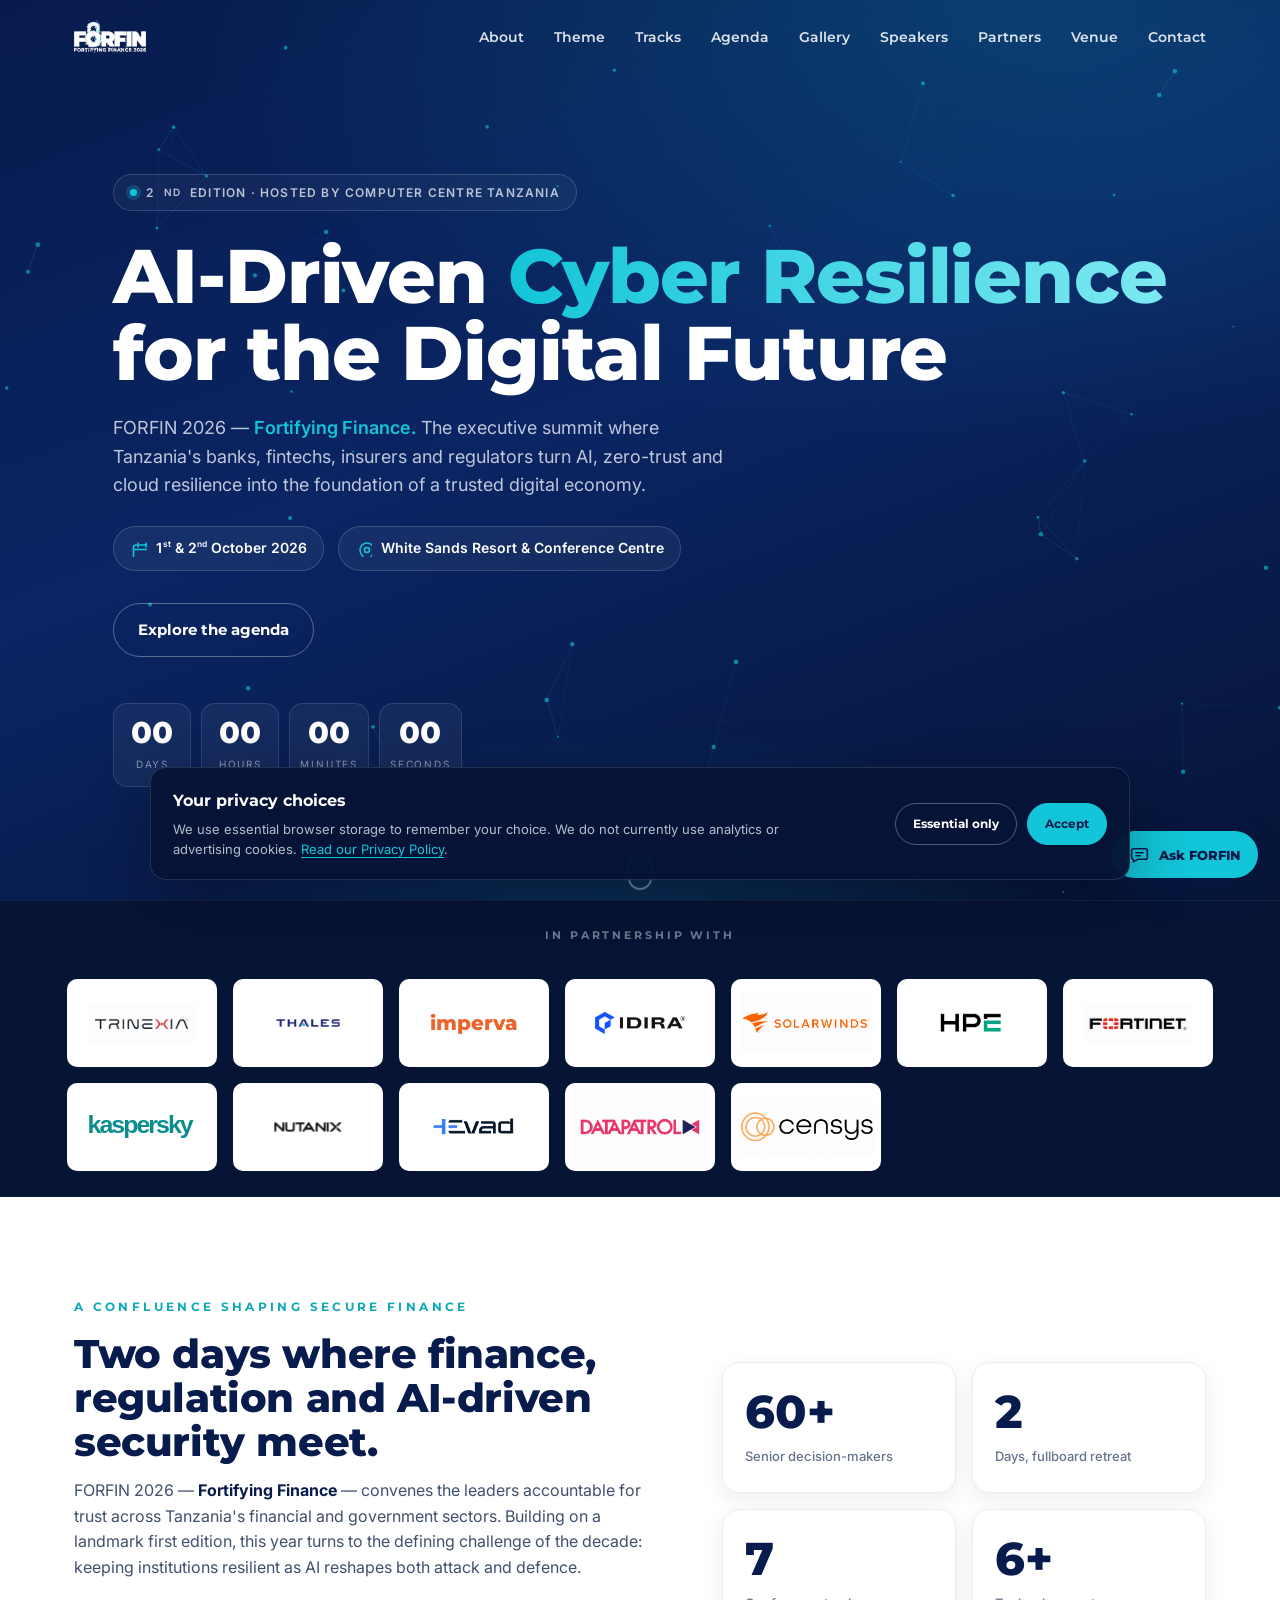
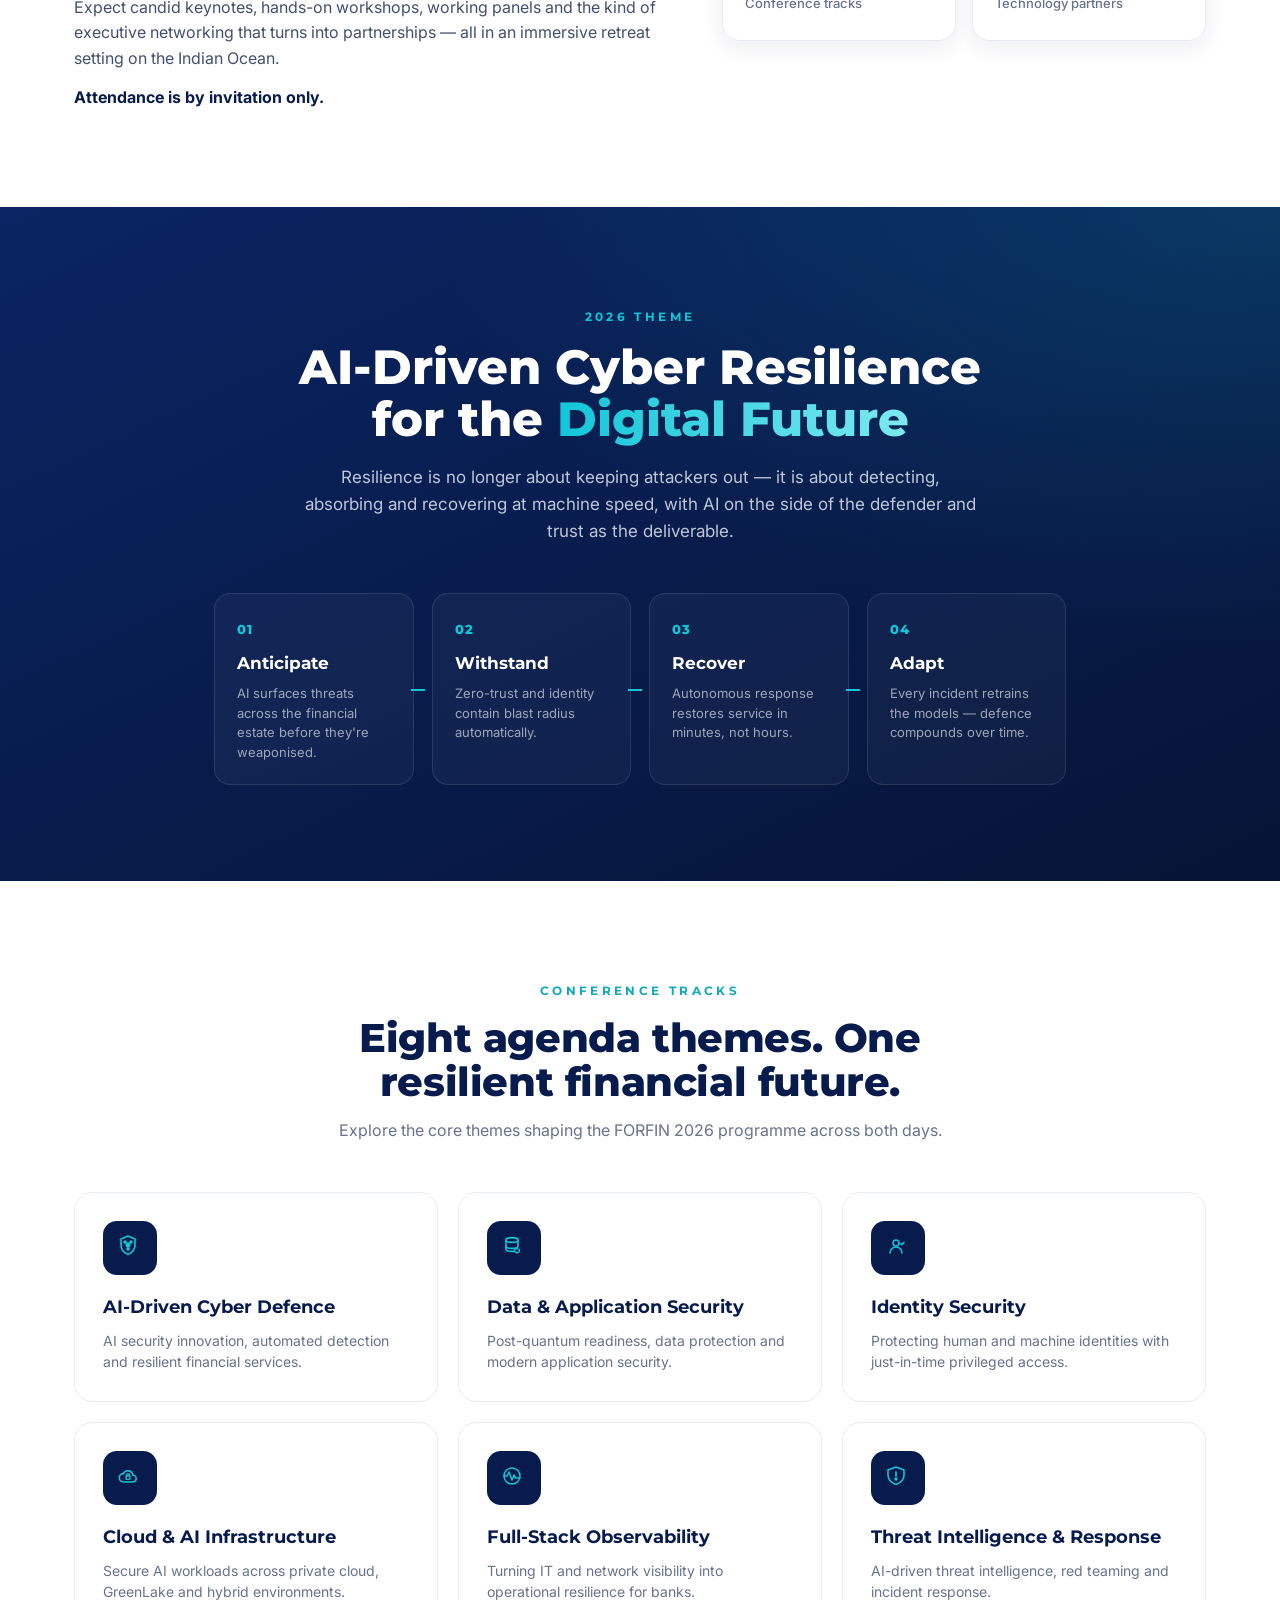
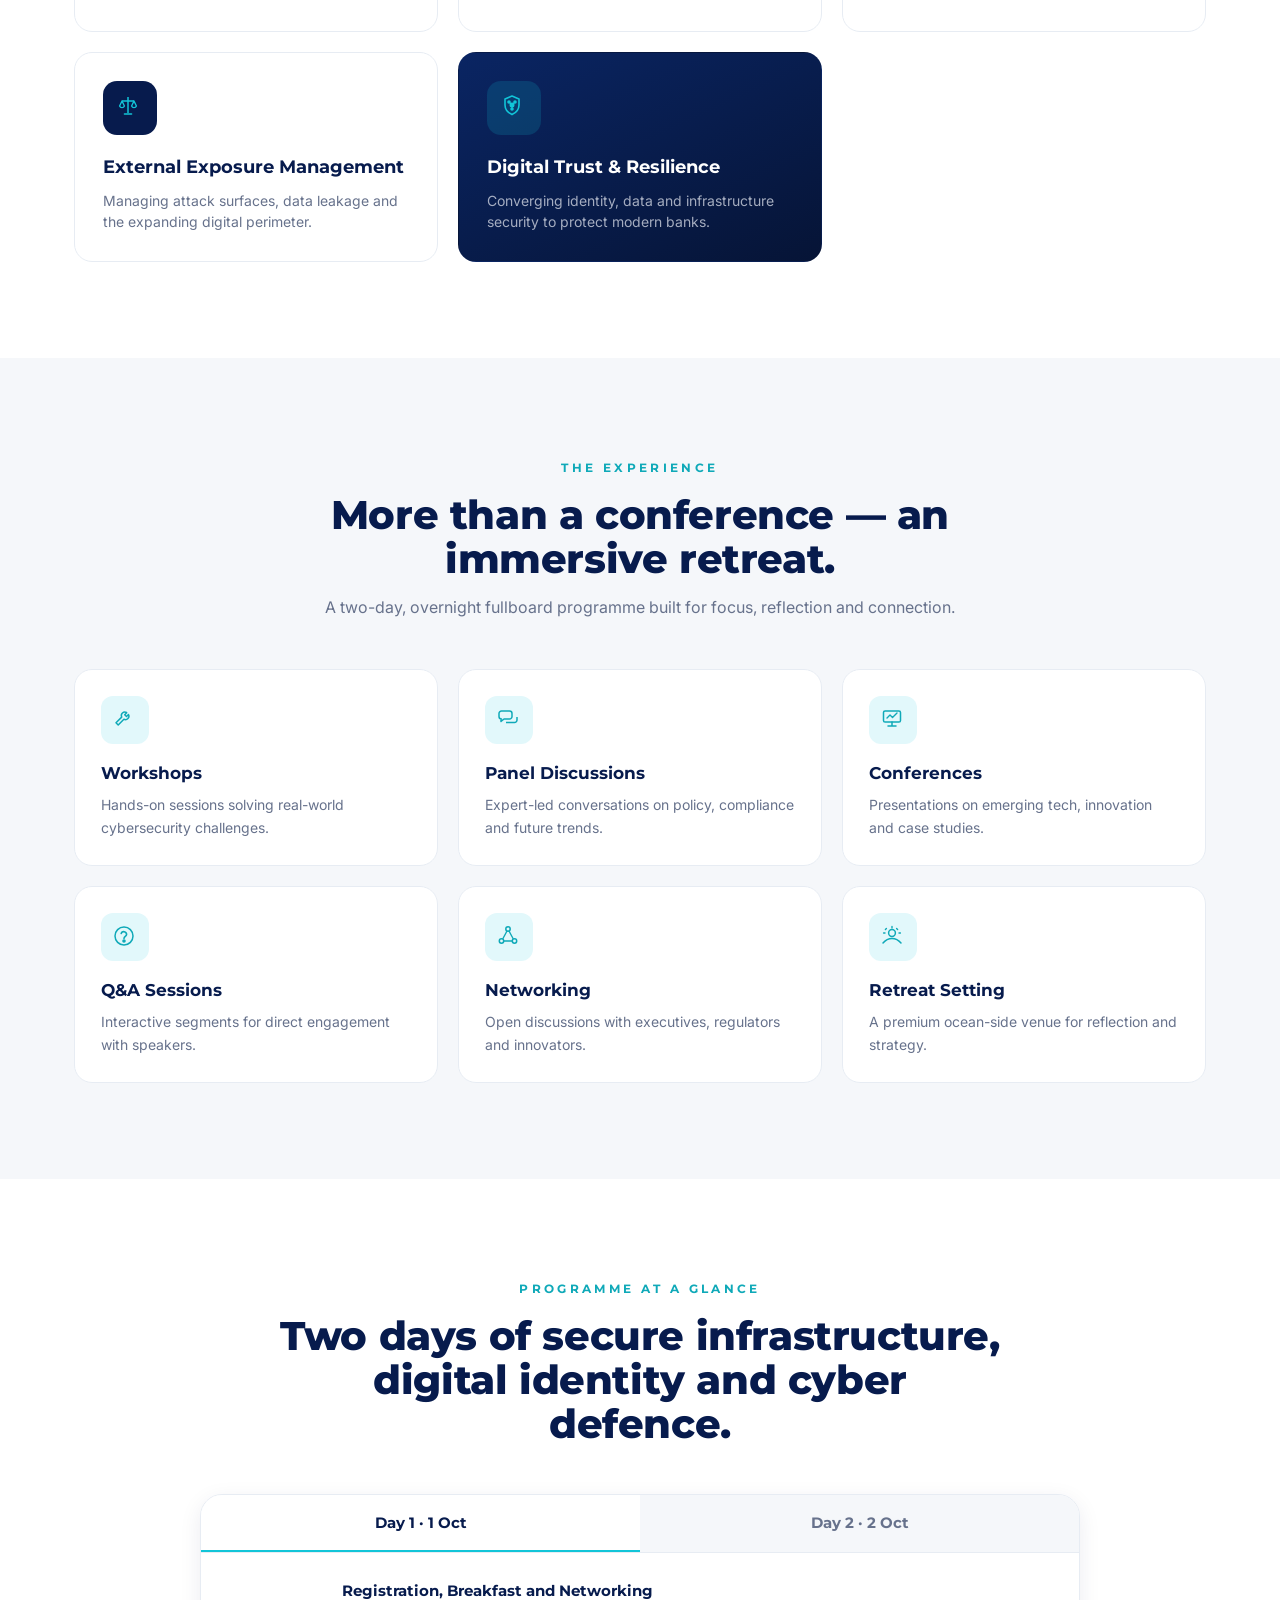
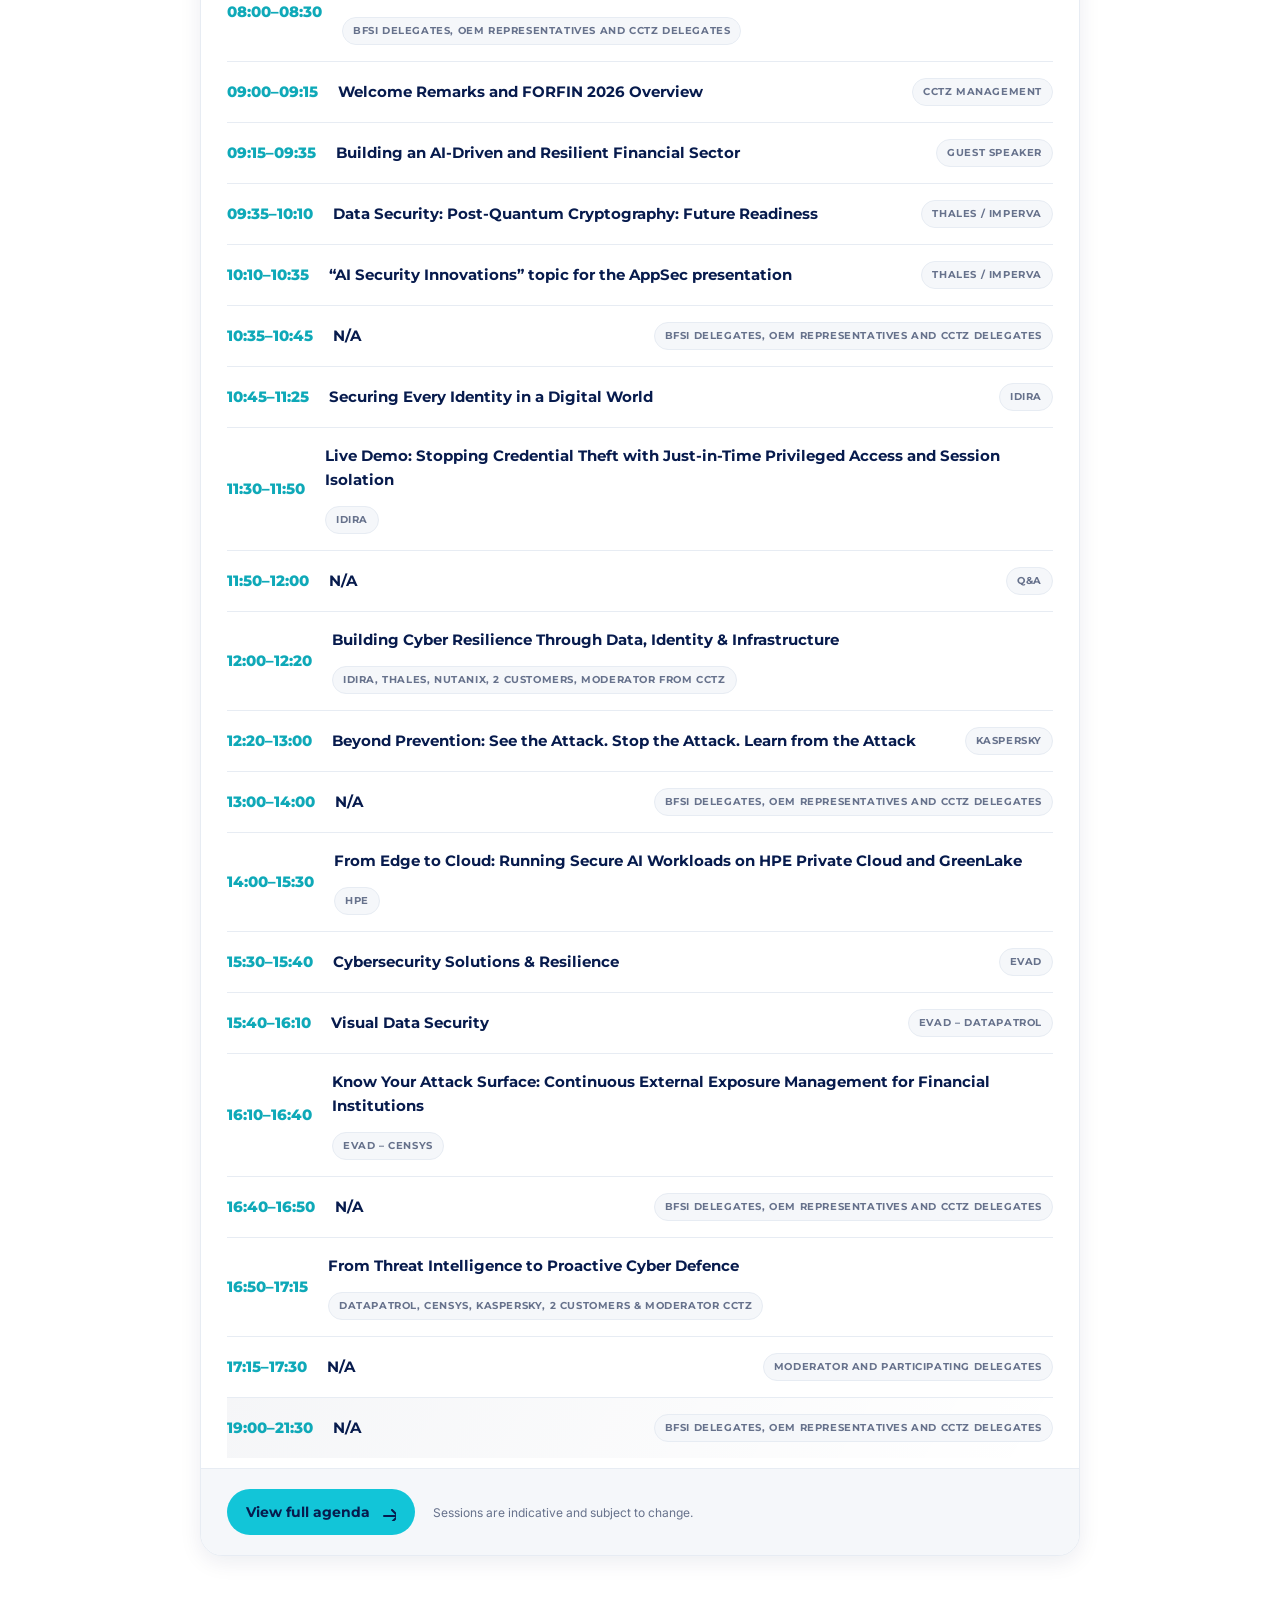
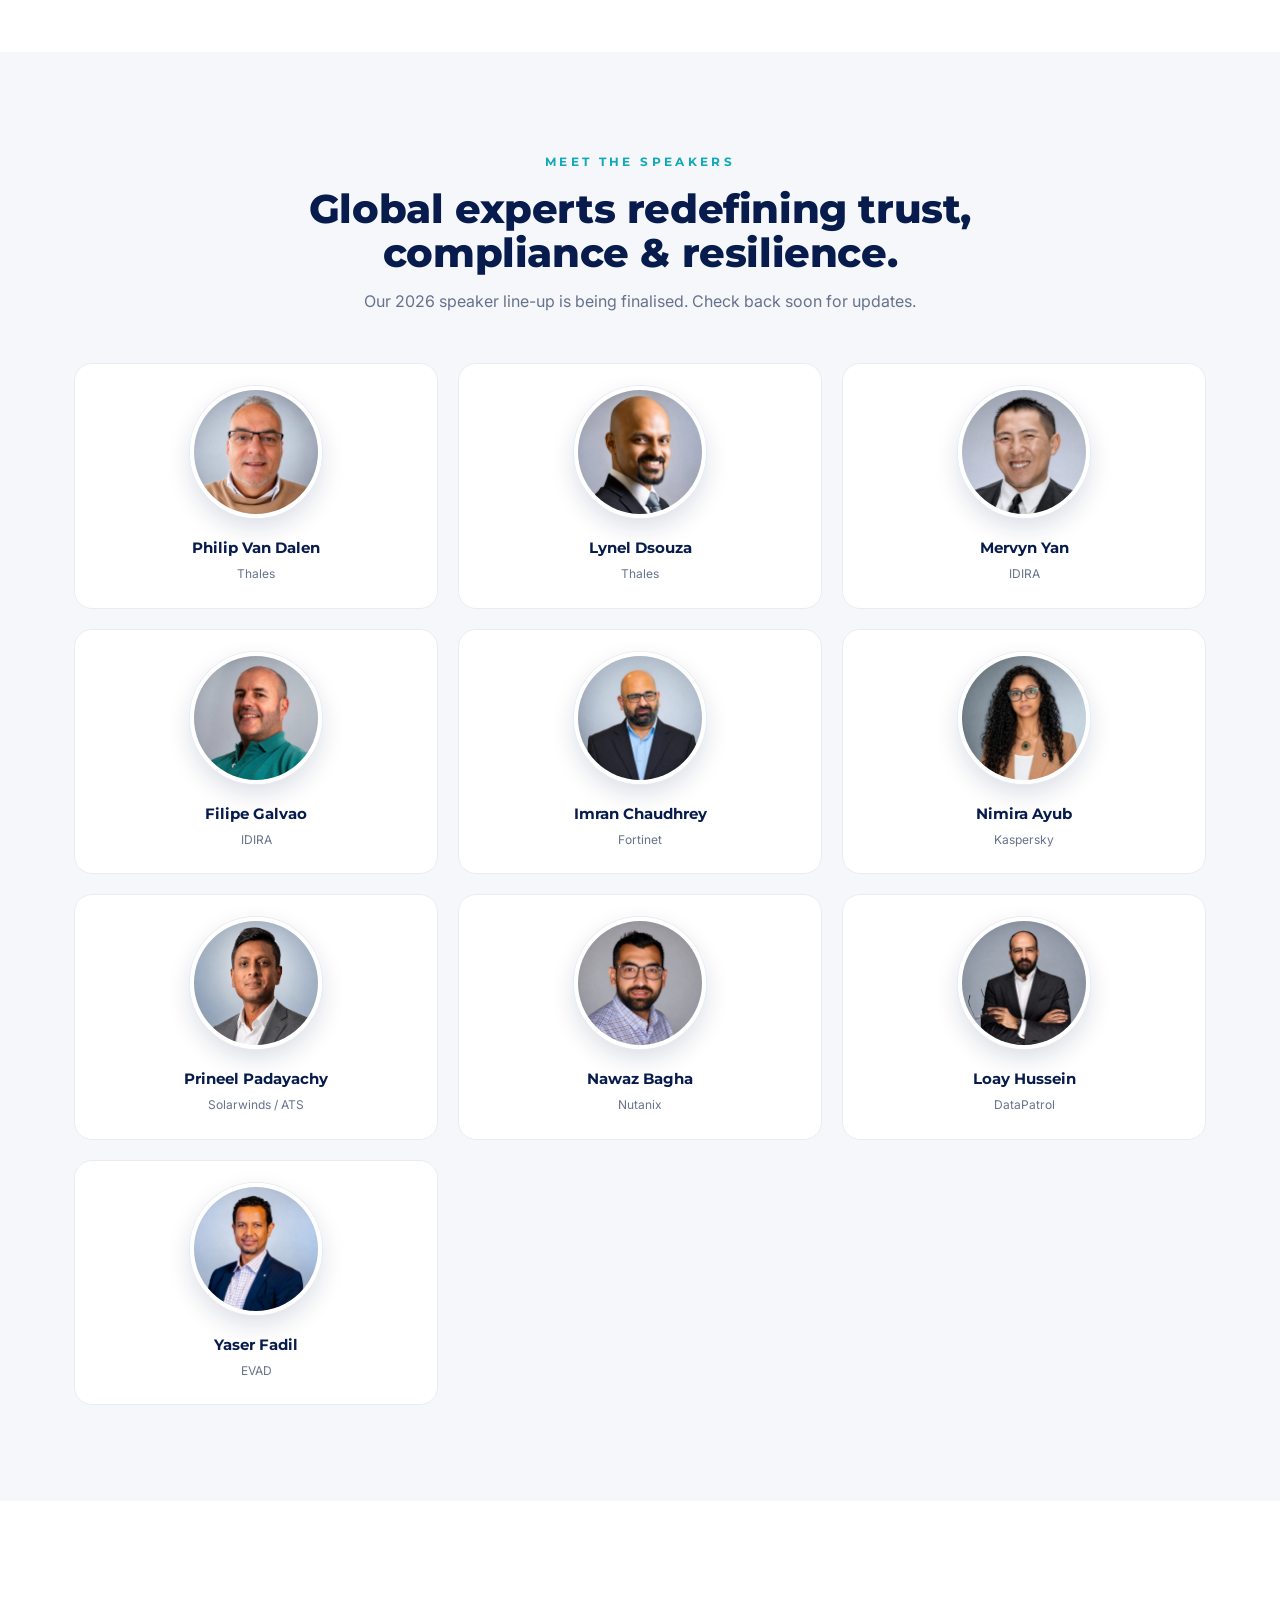
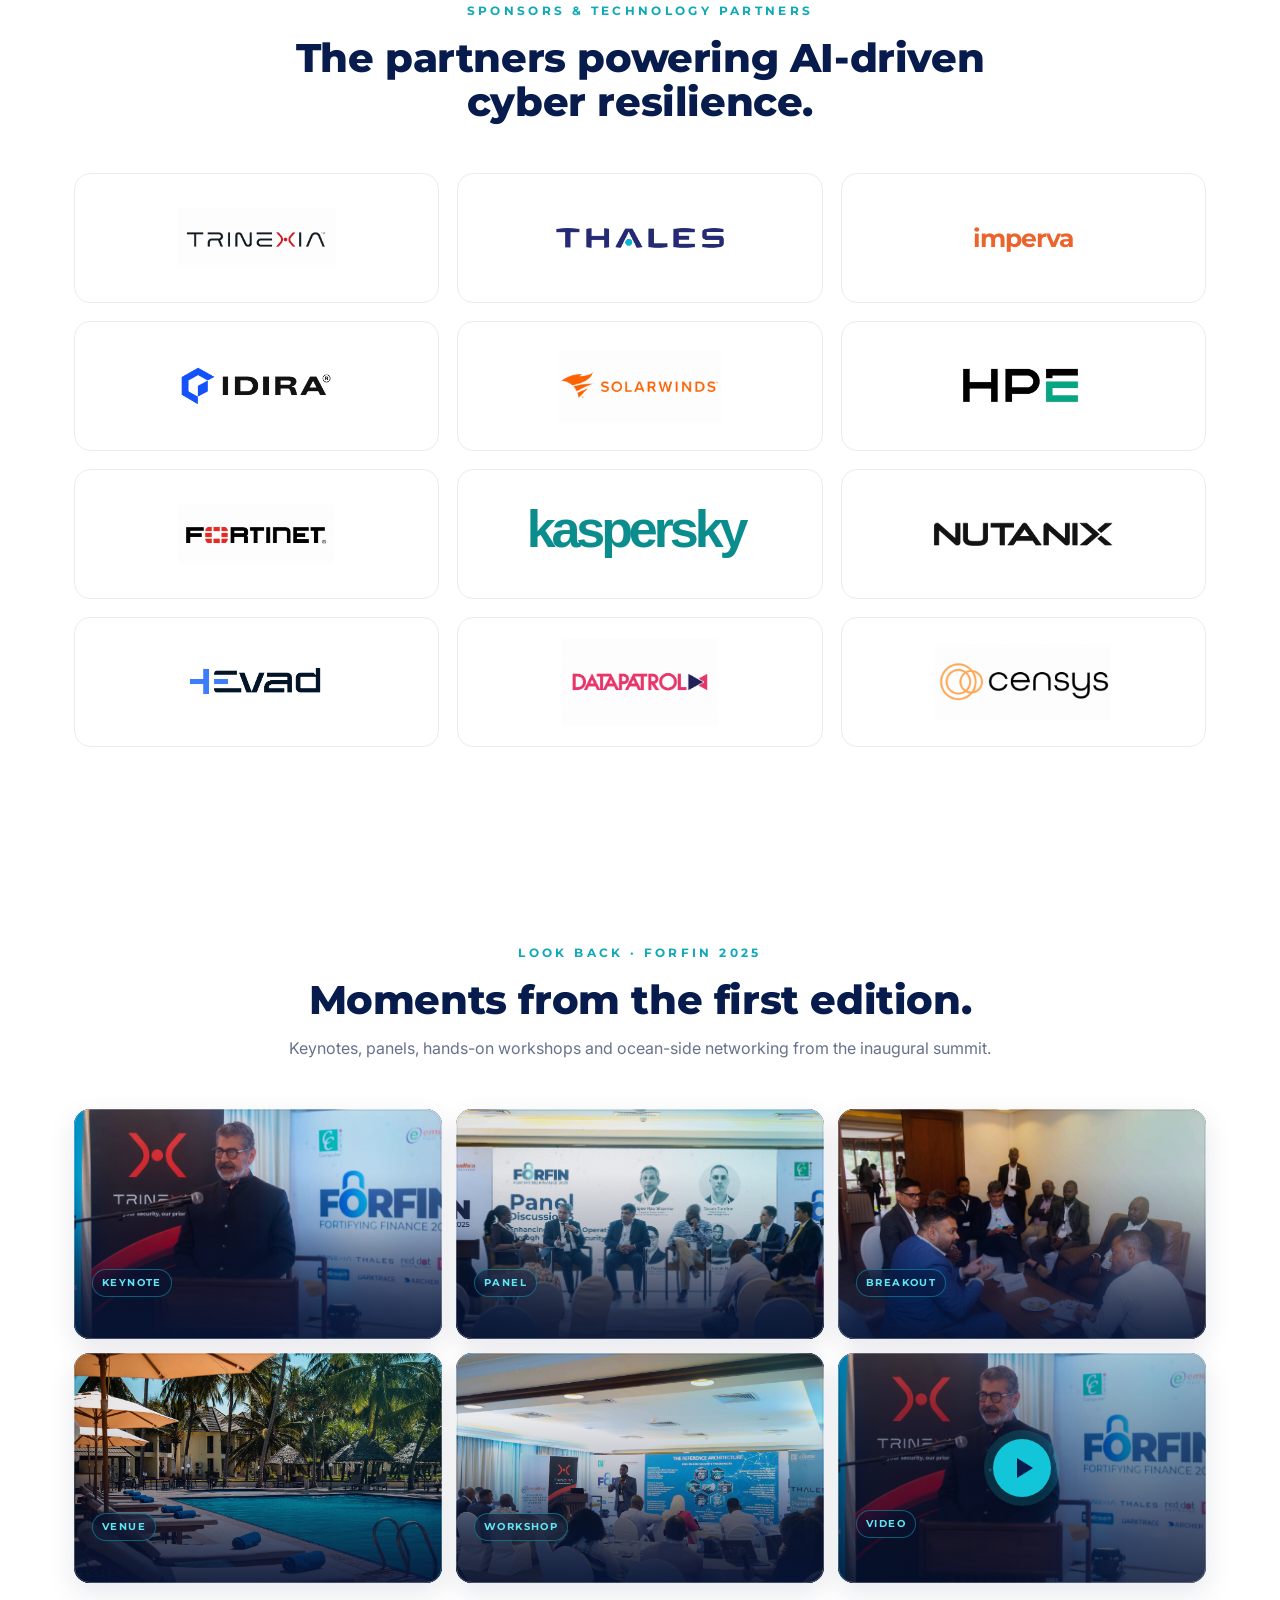
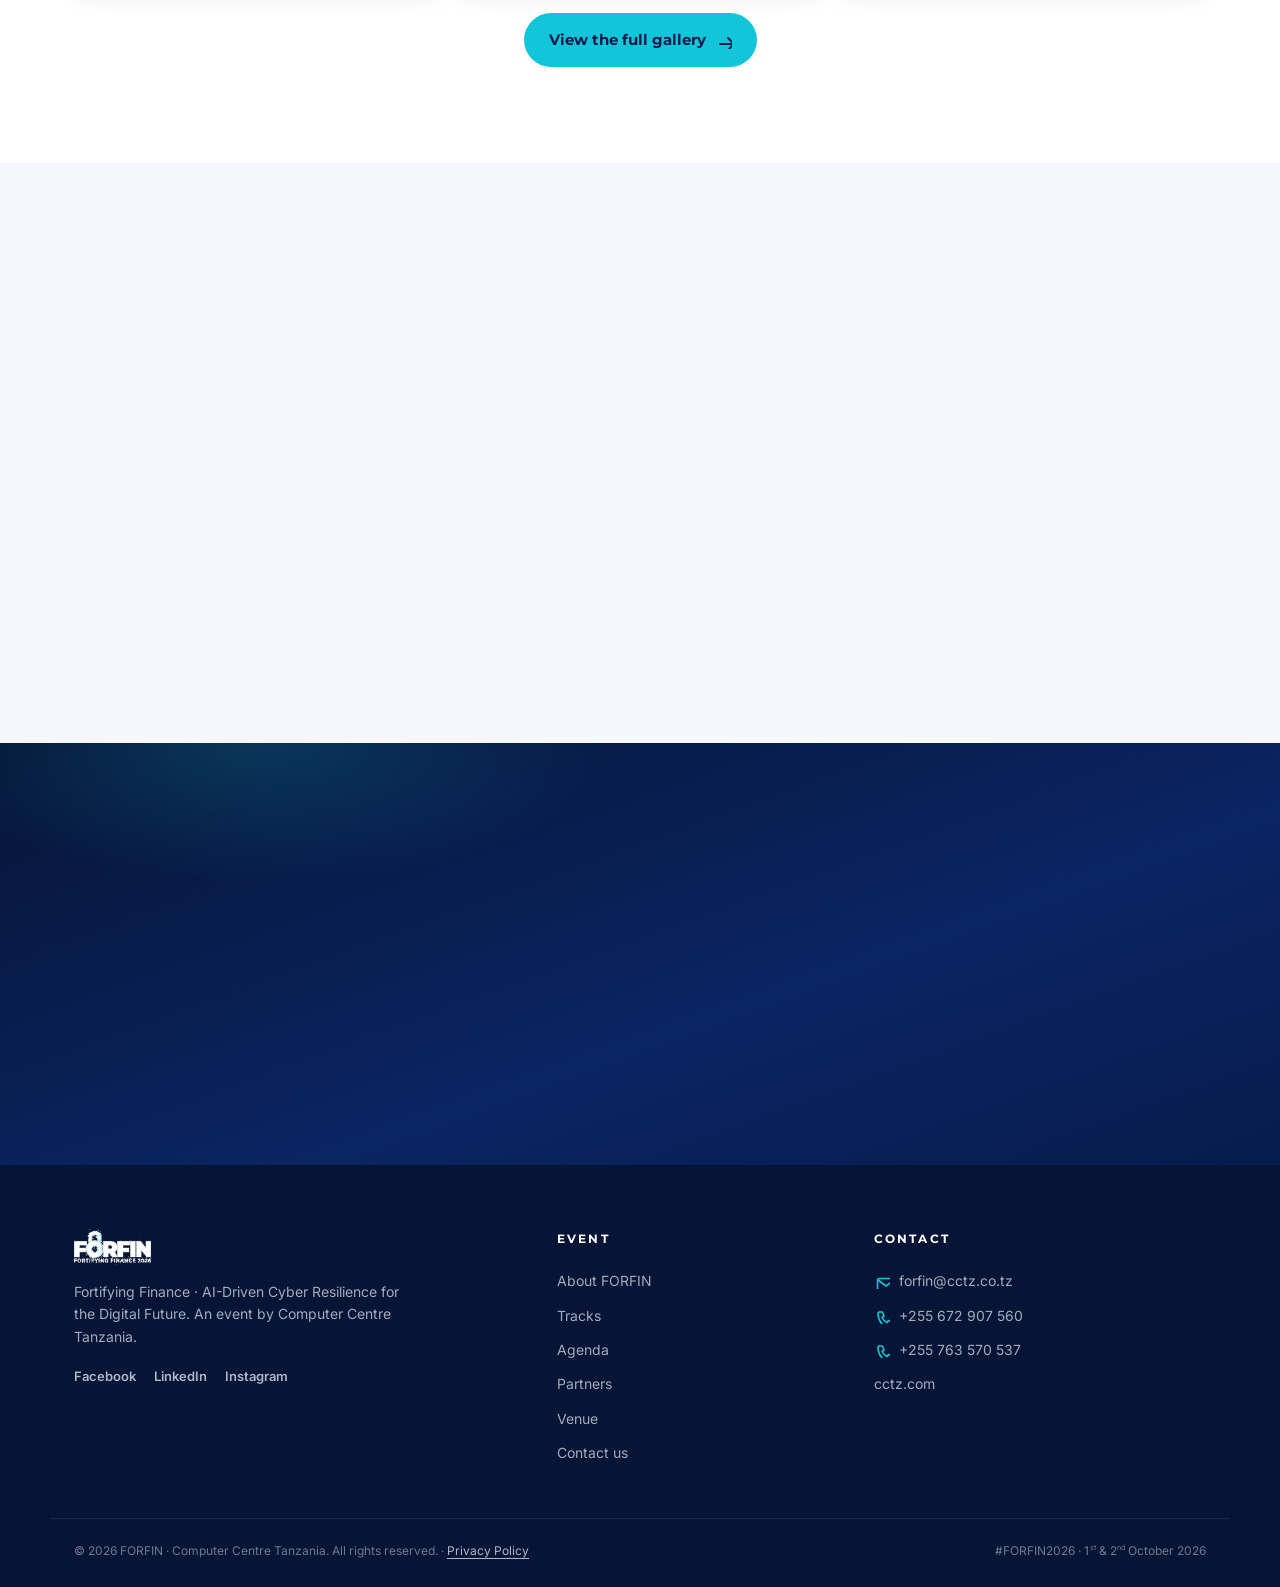
==== commit 780f201f: "Align agenda with latest shared schedule" ====
--- a/index.html
+++ b/index.html
@@ -205,24 +205,24 @@
         <div class="ag-row"><span class="ag-time">12:00–12:20</span><div class="ag-body"><h4>Building Cyber Resilience Through Data, Identity &amp; Infrastructure</h4><span class="ag-tag">IDIRA, Thales, Nutanix, 2 Customers, Moderator from CCTZ</span></div></div>
         <div class="ag-row"><span class="ag-time">12:20–13:00</span><div class="ag-body"><h4>Beyond Prevention: See the Attack. Stop the Attack. Learn from the Attack</h4><span class="ag-tag">Kaspersky</span></div></div>
         <div class="ag-row"><span class="ag-time">13:00–14:00</span><div class="ag-body"><h4>N/A</h4><span class="ag-tag">BFSI Delegates, OEM Representatives and CCTZ Delegates</span></div></div>
-        <div class="ag-row"><span class="ag-time">14:00–14:40</span><div class="ag-body"><h4>From Edge to Cloud: Running Secure AI Workloads on HPE Private Cloud and GreenLake</h4><span class="ag-tag">HPE</span></div></div>
-        <div class="ag-row"><span class="ag-time">14:40–15:00</span><div class="ag-body"><h4>Cybersecurity Solutions &amp; Resilience</h4><span class="ag-tag">EVAD</span></div></div>
-        <div class="ag-row"><span class="ag-time">15:00–15:30</span><div class="ag-body"><h4>Visual Data Security</h4><span class="ag-tag">EVAD – DataPatrol</span></div></div>
-        <div class="ag-row"><span class="ag-time">15:30–16:00</span><div class="ag-body"><h4>Know Your Attack Surface: Continuous External Exposure Management for Financial Institutions</h4><span class="ag-tag">EVAD – Censys</span></div></div>
-        <div class="ag-row"><span class="ag-time">16:00–16:15</span><div class="ag-body"><h4>N/A</h4><span class="ag-tag">BFSI Delegates, OEM Representatives and CCTZ Delegates</span></div></div>
-        <div class="ag-row"><span class="ag-time">16:15–16:35</span><div class="ag-body"><h4>From Threat Intelligence to Proactive Cyber Defence</h4><span class="ag-tag">DataPatrol, Censys, Kaspersky, 2 Customers &amp; Moderator CCTZ</span></div></div>
-        <div class="ag-row"><span class="ag-time">16:35–16:50</span><div class="ag-body"><h4>N/A</h4><span class="ag-tag">Moderator and Participating Delegates</span></div></div>
+        <div class="ag-row"><span class="ag-time">14:00–15:30</span><div class="ag-body"><h4>From Edge to Cloud: Running Secure AI Workloads on HPE Private Cloud and GreenLake</h4><span class="ag-tag">HPE</span></div></div>
+        <div class="ag-row"><span class="ag-time">15:30–15:40</span><div class="ag-body"><h4>Cybersecurity Solutions &amp; Resilience</h4><span class="ag-tag">EVAD</span></div></div>
+        <div class="ag-row"><span class="ag-time">15:40–16:10</span><div class="ag-body"><h4>Visual Data Security</h4><span class="ag-tag">EVAD – DataPatrol</span></div></div>
+        <div class="ag-row"><span class="ag-time">16:10–16:40</span><div class="ag-body"><h4>Know Your Attack Surface: Continuous External Exposure Management for Financial Institutions</h4><span class="ag-tag">EVAD – Censys</span></div></div>
+        <div class="ag-row"><span class="ag-time">16:40–16:50</span><div class="ag-body"><h4>N/A</h4><span class="ag-tag">BFSI Delegates, OEM Representatives and CCTZ Delegates</span></div></div>
+        <div class="ag-row"><span class="ag-time">16:50–17:15</span><div class="ag-body"><h4>From Threat Intelligence to Proactive Cyber Defence</h4><span class="ag-tag">DataPatrol, Censys, Kaspersky, 2 Customers &amp; Moderator CCTZ</span></div></div>
+        <div class="ag-row"><span class="ag-time">17:15–17:30</span><div class="ag-body"><h4>N/A</h4><span class="ag-tag">Moderator and Participating Delegates</span></div></div>
         <div class="ag-row ag-row--star"><span class="ag-time">19:00–21:30</span><div class="ag-body"><h4>N/A</h4><span class="ag-tag">BFSI Delegates, OEM Representatives and CCTZ Delegates</span></div></div>
       </div>
       <div class="agenda__panel" data-panel="2" hidden>
         <div class="ag-row"><span class="ag-time">08:00–08:30</span><div class="ag-body"><h4>Breakfast and Executive Networking</h4><span class="ag-tag">BFSI Delegates, OEM Representatives and CCTZ Delegates</span></div></div>
         <div class="ag-row"><span class="ag-time">08:30–08:40</span><div class="ag-body"><h4>Day One Recap and Day Two Introduction</h4><span class="ag-tag">CCTZ</span></div></div>
-        <div class="ag-row"><span class="ag-time">08:40–09:40</span><div class="ag-body"><h4>Observability — You can’t secure what you can’t see</h4><span class="ag-tag">ATS – SolarWinds</span></div></div>
+        <div class="ag-row"><span class="ag-time">08:40–09:40</span><div class="ag-body"><h4>Observability — You can't secure what you can't see</h4><span class="ag-tag">ATS – SolarWinds</span></div></div>
         <div class="ag-row"><span class="ag-time">09:40–10:00</span><div class="ag-body"><h4>Case Study – With CRDB</h4><span class="ag-tag">ATS – SolarWinds</span></div></div>
         <div class="ag-row"><span class="ag-time">10:00–10:40</span><div class="ag-body"><h4>Cyber Security in the Era of AI</h4><span class="ag-tag">Fortinet</span></div></div>
         <div class="ag-row"><span class="ag-time">10:40–11:00</span><div class="ag-body"><h4>Live Demo: Automating Threat Detection and Response Across the Fortinet Security Fabric with FortiAI</h4><span class="ag-tag">Fortinet</span></div></div>
         <div class="ag-row"><span class="ag-time">11:00–11:15</span><div class="ag-body"><h4>N/A</h4><span class="ag-tag">BFSI Delegates, OEM Representatives and CCTZ Delegates</span></div></div>
-        <div class="ag-row"><span class="ag-time">11:15–11:55</span><div class="ag-body"><h4>Thinking Like an Attacker: AI-Driven Threat Intelligence, Red Teaming and Incident Response for Banks</h4><span class="ag-tag">Defenix</span></div></div>
+        <div class="ag-row"><span class="ag-time">11:15–11:55</span><div class="ag-body"><h4>Computer Centre BFSI portfolio</h4><span class="ag-tag">CCTZ</span></div></div>
         <div class="ag-row"><span class="ag-time">12:00–12:30</span><div class="ag-body"><h4>Detect, Respond, Recover: Building the Intelligent Security Operation</h4><span class="ag-tag">Defenix, Fortinet, SolarWinds, CRDB &amp; CCTZ Moderator: Emmanuela</span></div></div>
         <div class="ag-row"><span class="ag-time">12:30–13:00</span><div class="ag-body"><h4>N/A</h4><span class="ag-tag">BFSI Delegates, OEM Representatives and CCTZ Delegates</span></div></div>
         <div class="ag-row"><span class="ag-time">13:00–14:00</span><div class="ag-body"><h4>N/A</h4><span class="ag-tag">BFSI Delegates, OEM Representatives and CCTZ Delegates</span></div></div>
@@ -231,7 +231,7 @@
         <div class="ag-row"><span class="ag-time">15:40–16:00</span><div class="ag-body"><h4>N/A</h4><span class="ag-tag">All</span></div></div>
         <div class="ag-row"><span class="ag-time">16:00–16:05</span><div class="ag-body"><h4>FORFIN 2026 Key Outcomes and Recommended Next Steps</h4><span class="ag-tag">CCTZ</span></div></div>
         <div class="ag-row"><span class="ag-time">16:05–16:10</span><div class="ag-body"><h4>Appreciation and Closing Remarks</h4><span class="ag-tag">CEO</span></div></div>
-        <div class="ag-row ag-row--star"><span class="ag-time">16:15</span><div class="ag-body"><h4>Group Photo by the Beach</h4><span class="ag-tag">All participants</span></div></div>
+        <div class="ag-row ag-row--star"><span class="ag-time">16:15</span><div class="ag-body"><h4>N/A</h4><span class="ag-tag">Group Photo by the beach</span></div></div>
       </div>
       <div class="agenda__foot">
         <a href="agenda.html" class="btn btn--primary btn--sm">View full agenda <svg class="ico"><use href="#i-arrow"/></svg></a>
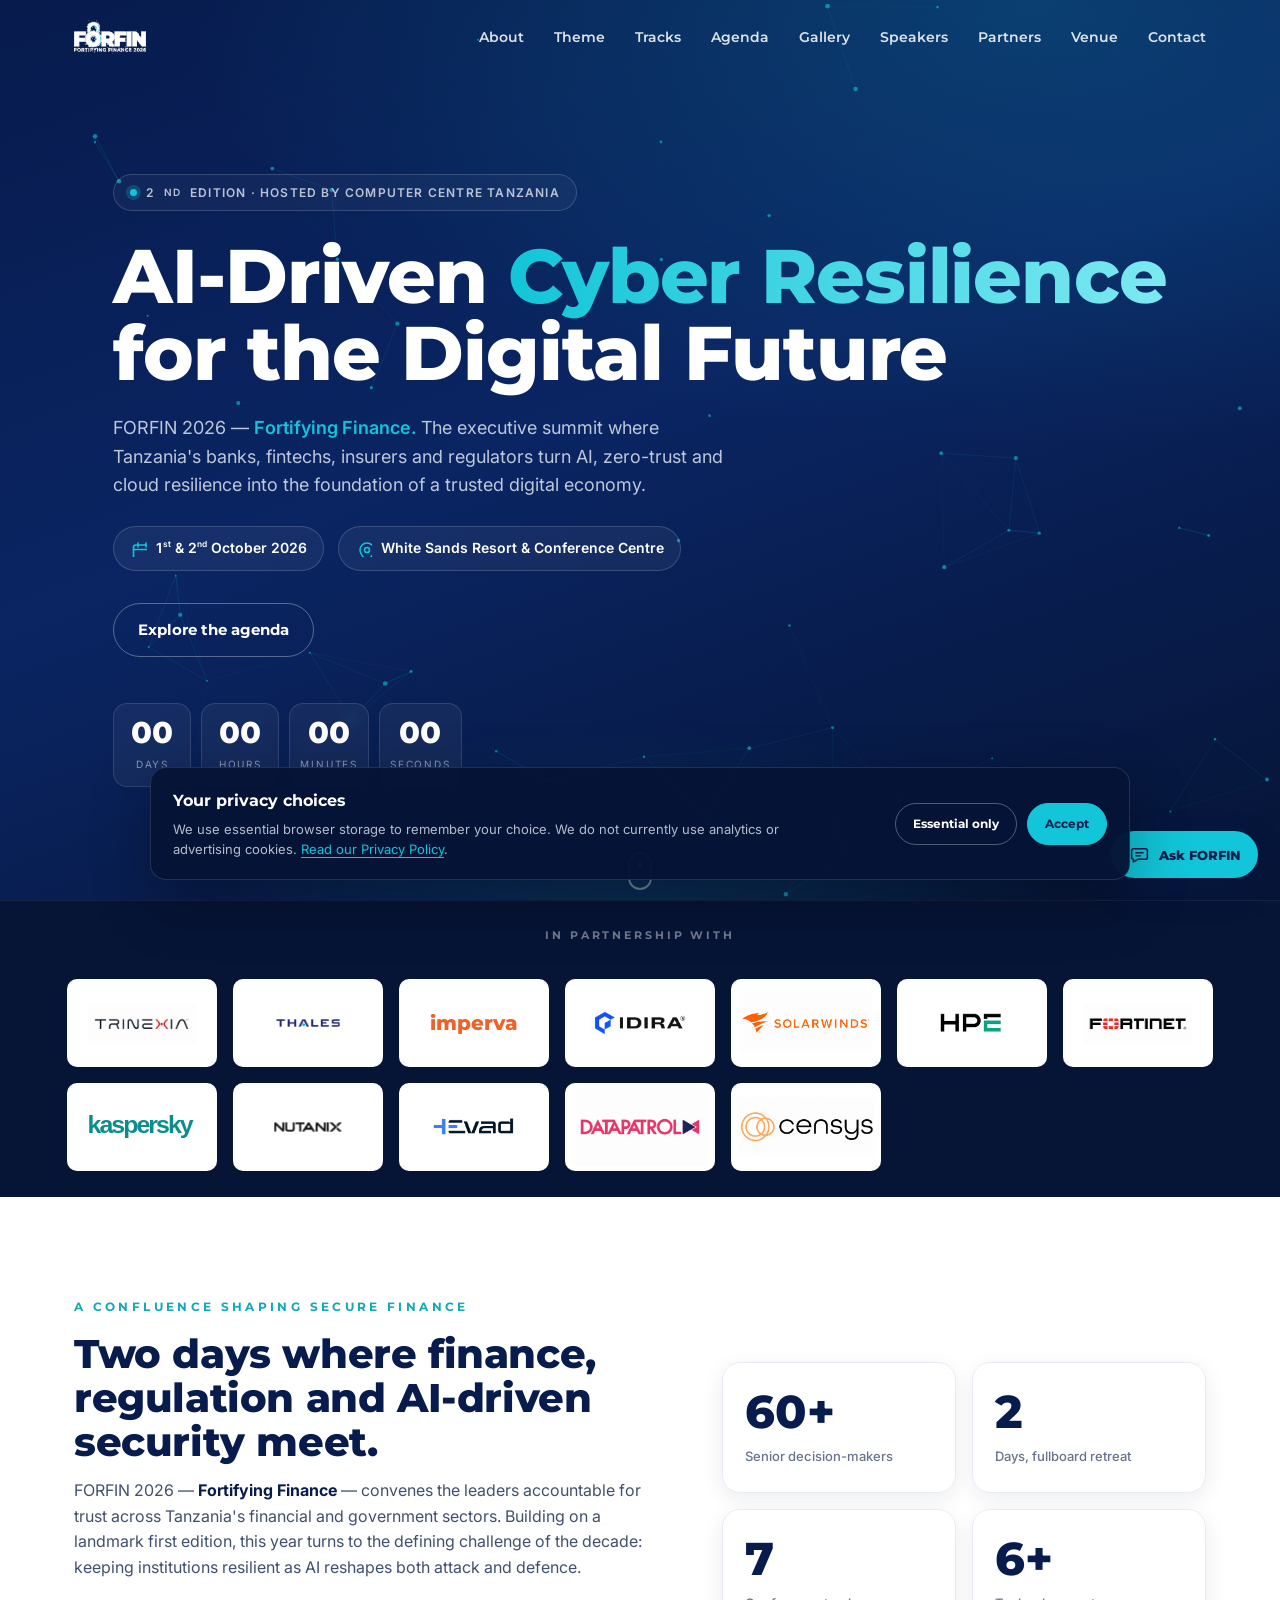
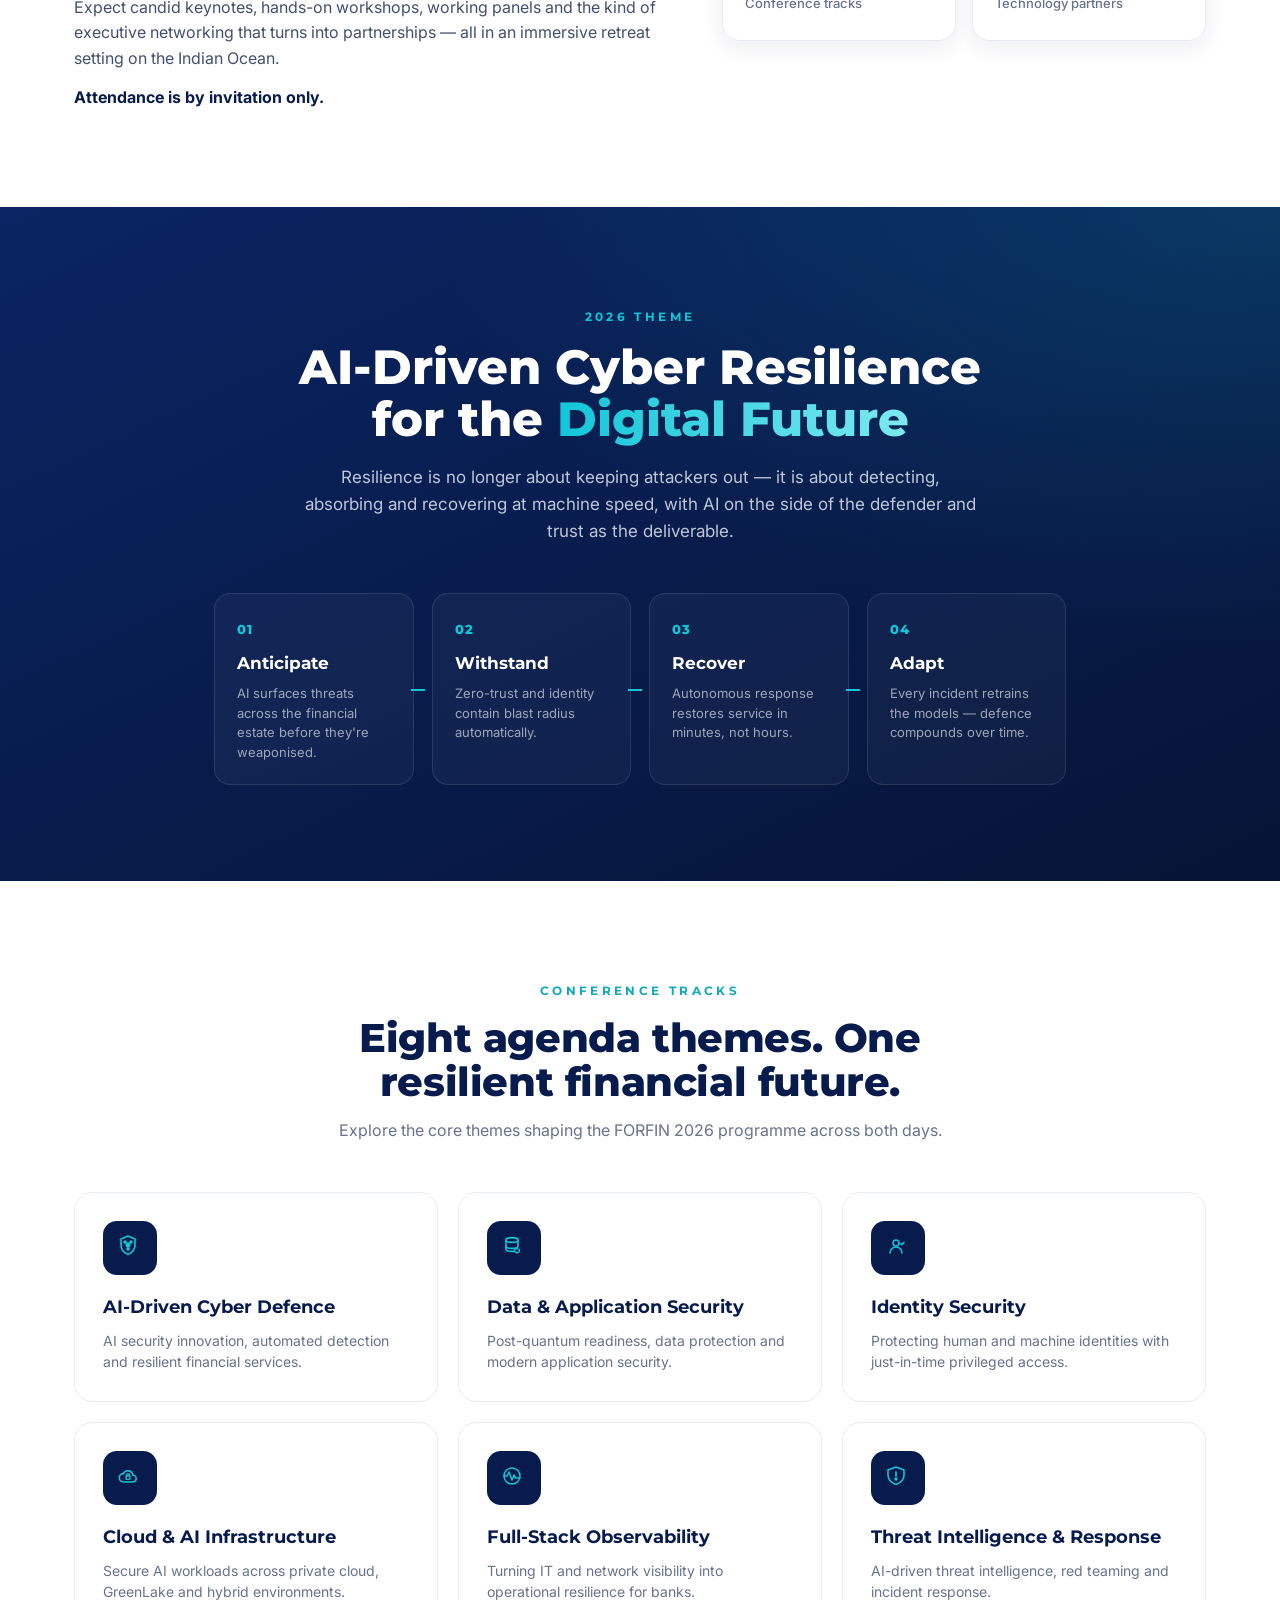
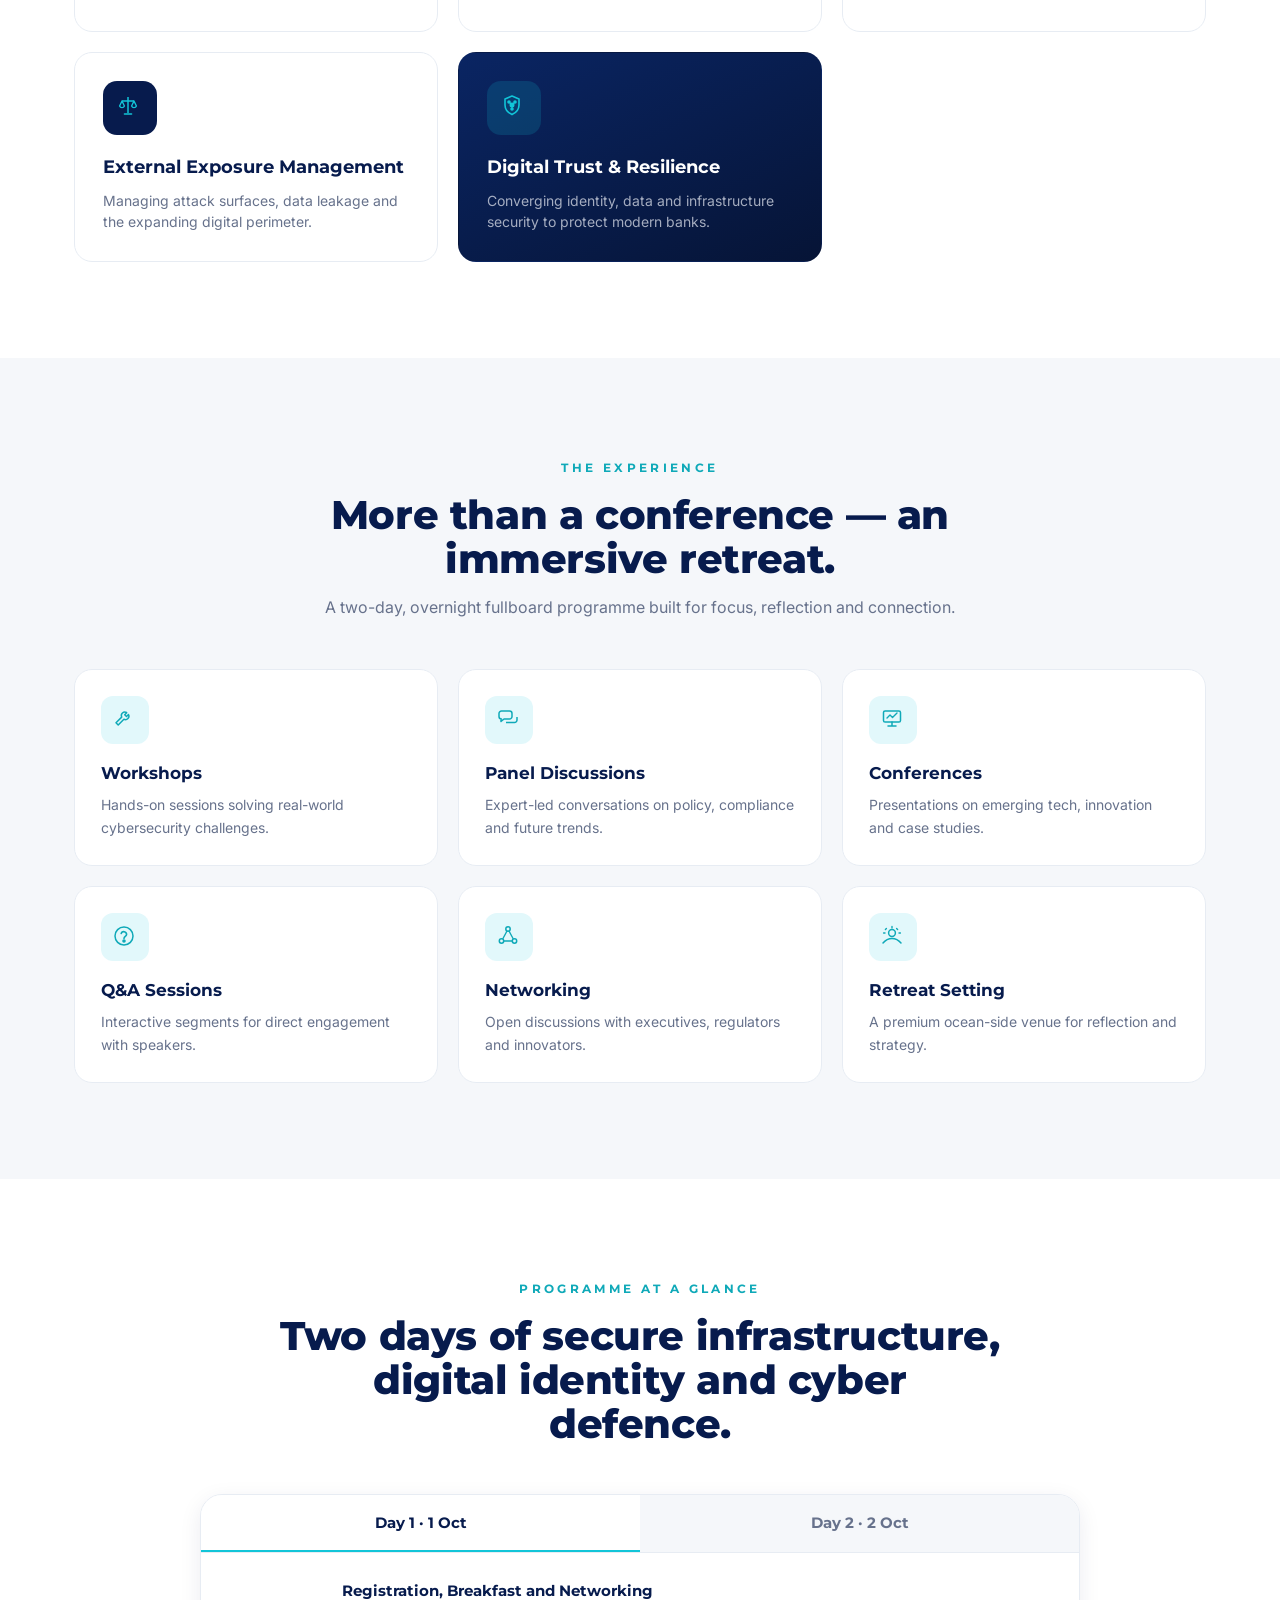
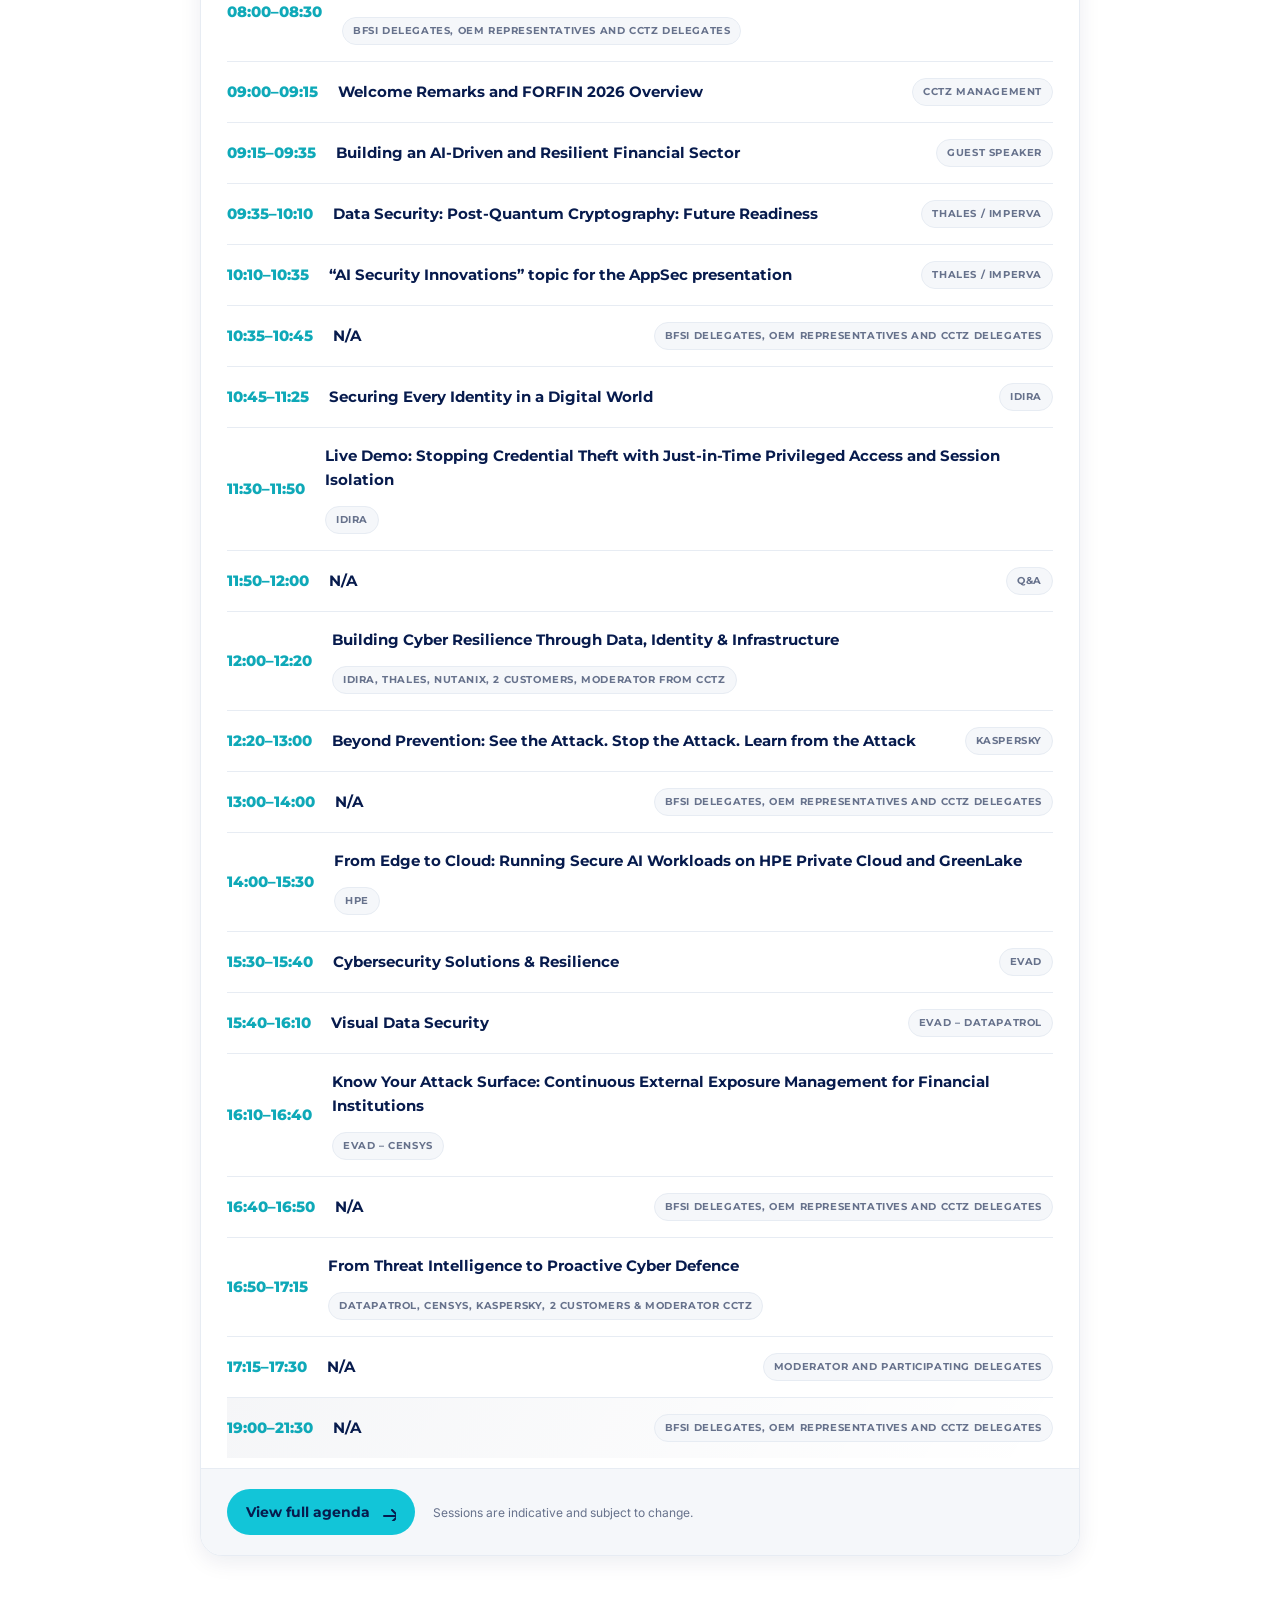
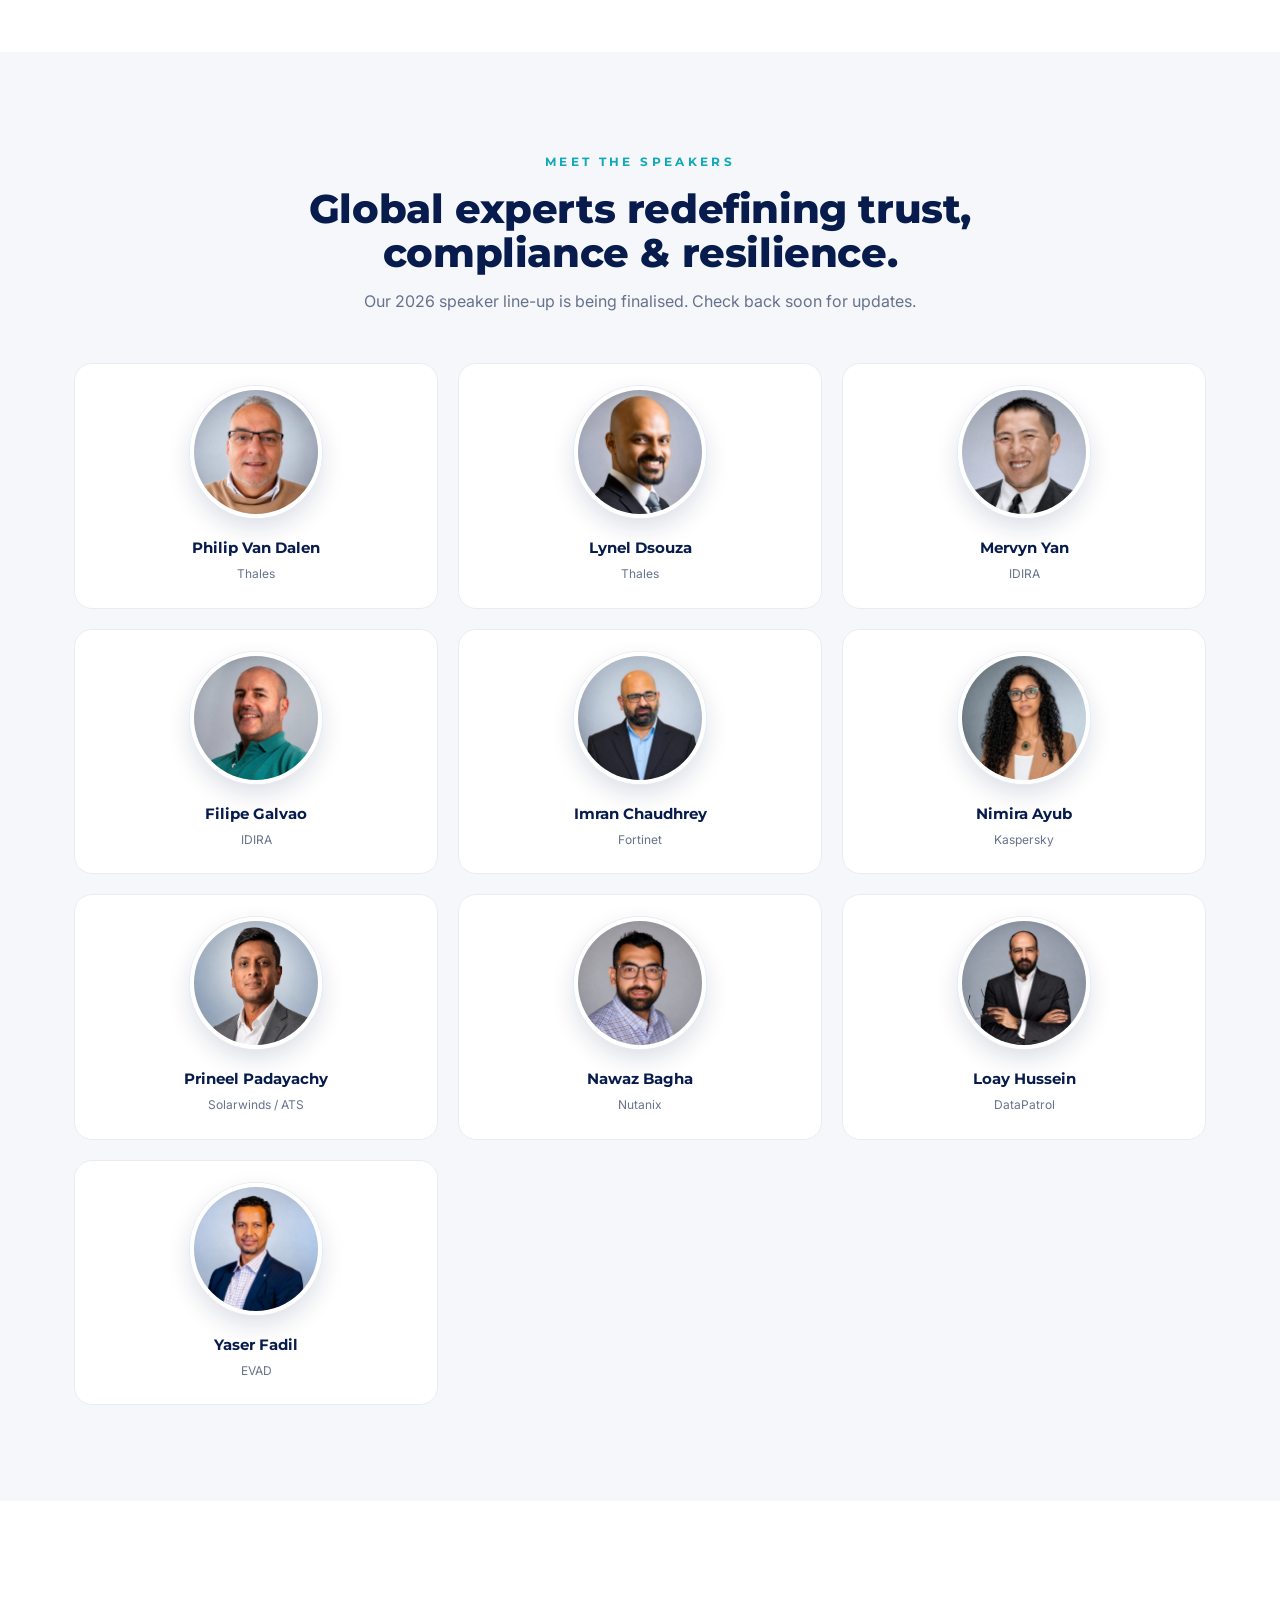
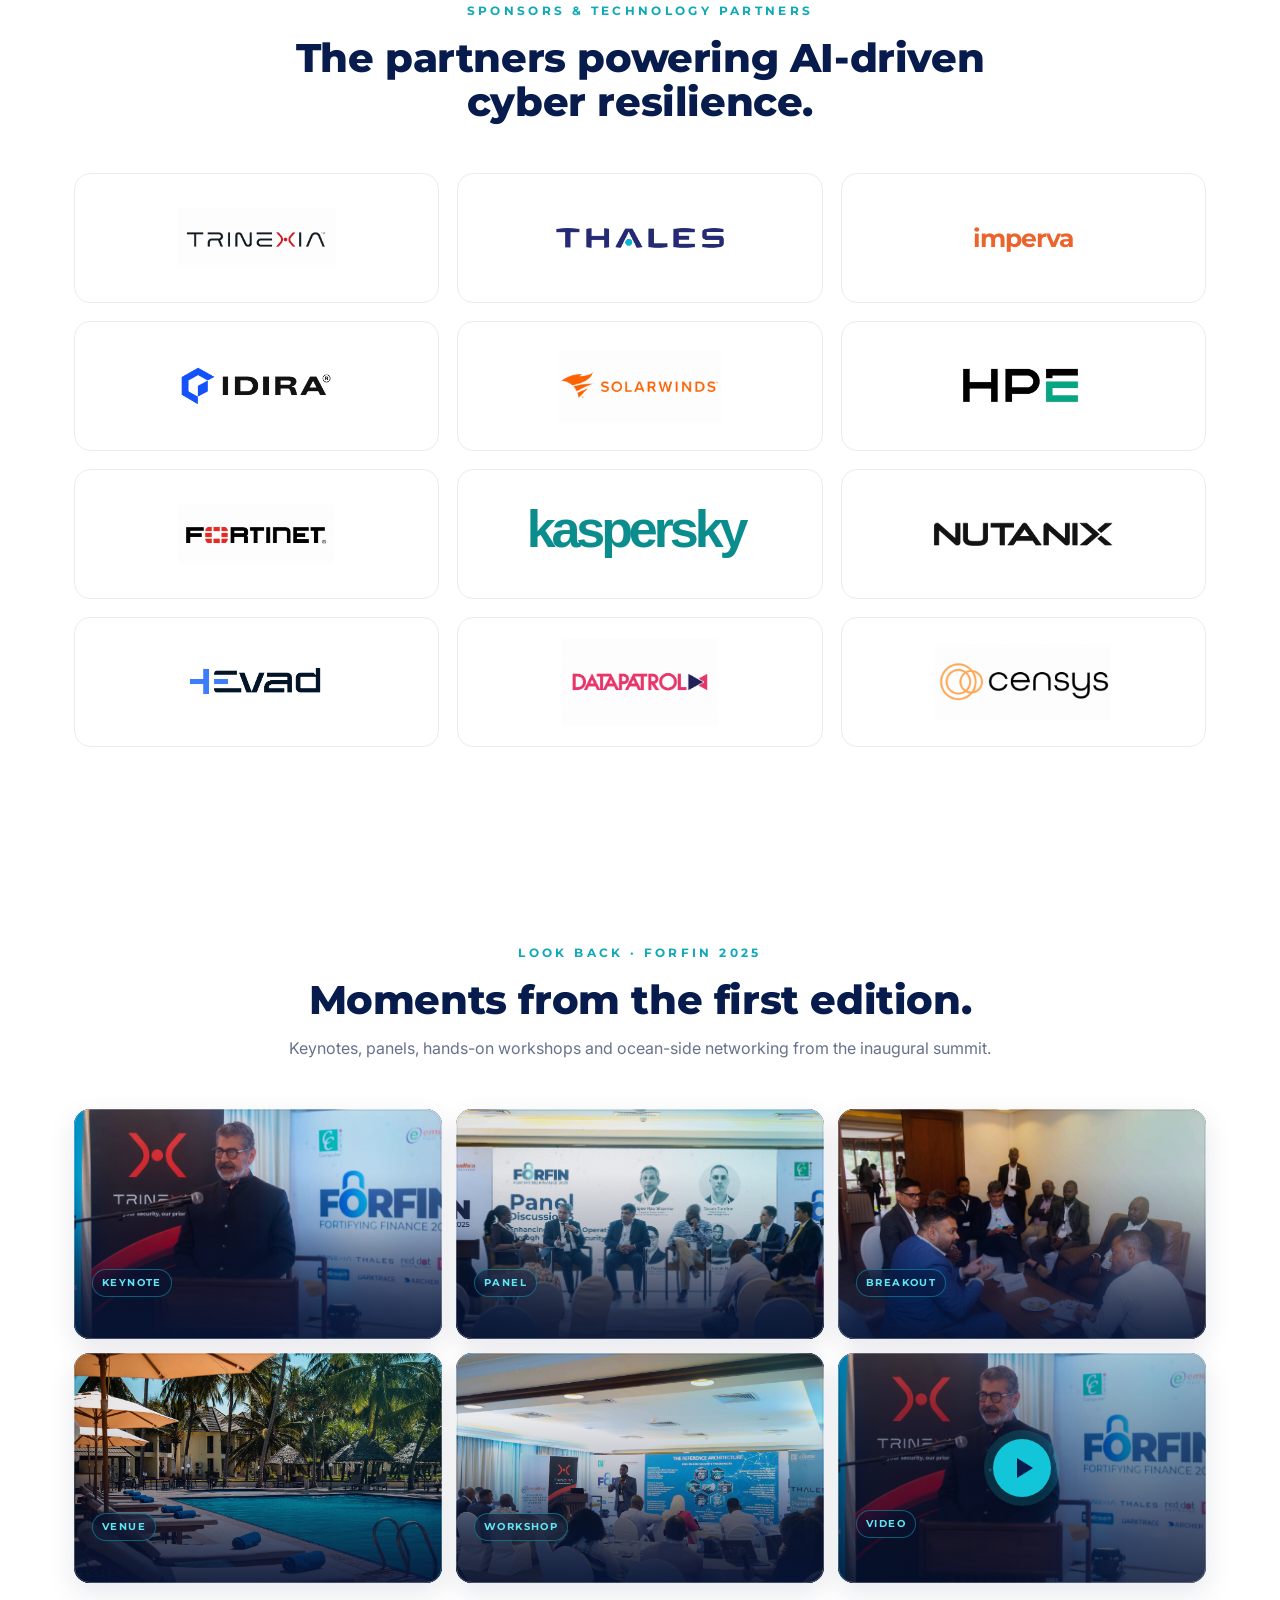
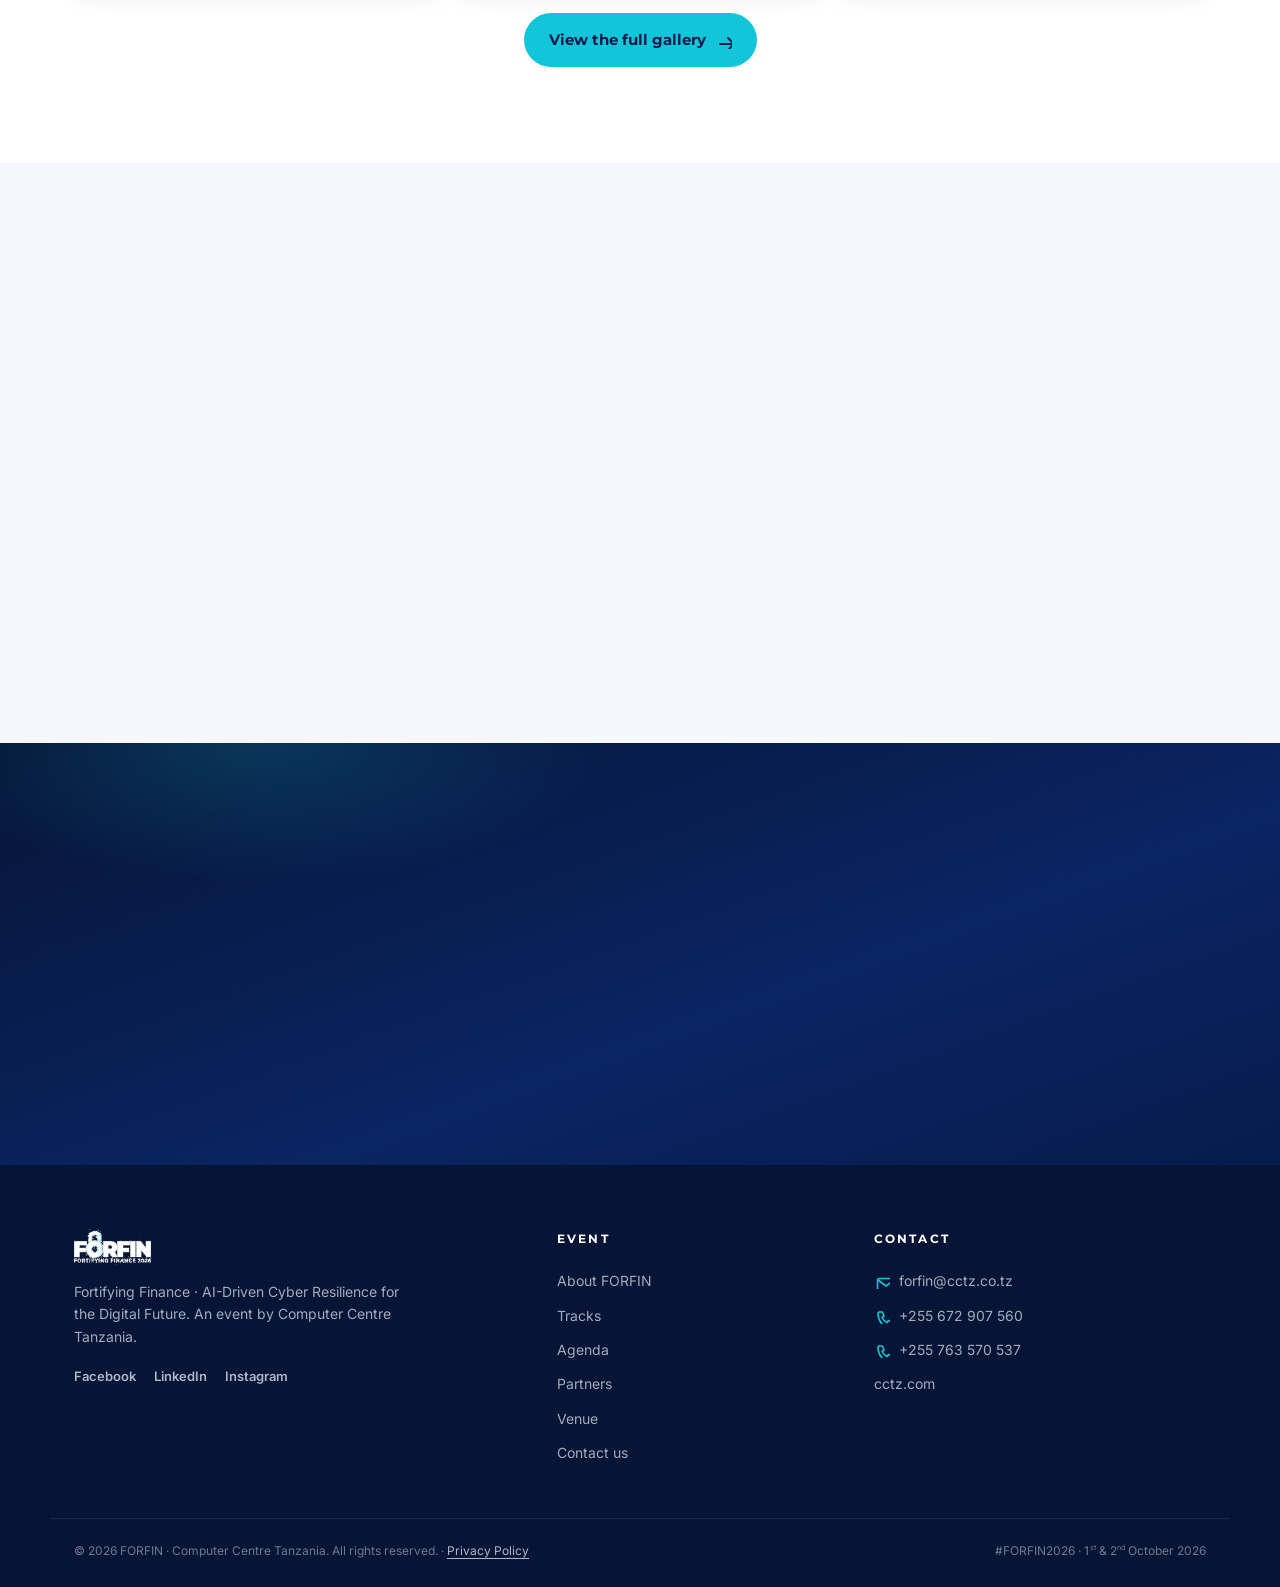
==== commit 83c7fc80: "Update Day 2 agenda" ====
--- a/index.html
+++ b/index.html
@@ -217,21 +217,20 @@
       <div class="agenda__panel" data-panel="2" hidden>
         <div class="ag-row"><span class="ag-time">08:00–08:30</span><div class="ag-body"><h4>Breakfast and Executive Networking</h4><span class="ag-tag">BFSI Delegates, OEM Representatives and CCTZ Delegates</span></div></div>
         <div class="ag-row"><span class="ag-time">08:30–08:40</span><div class="ag-body"><h4>Day One Recap and Day Two Introduction</h4><span class="ag-tag">CCTZ</span></div></div>
-        <div class="ag-row"><span class="ag-time">08:40–09:40</span><div class="ag-body"><h4>Observability — You can't secure what you can't see</h4><span class="ag-tag">ATS – SolarWinds</span></div></div>
-        <div class="ag-row"><span class="ag-time">09:40–10:00</span><div class="ag-body"><h4>Case Study – With CRDB</h4><span class="ag-tag">ATS – SolarWinds</span></div></div>
+        <div class="ag-row"><span class="ag-time">08:40–09:40</span><div class="ag-body"><h4>Observability — You can't secure what you can't see</h4><span class="ag-tag">ATS–SolarWinds</span></div></div>
+        <div class="ag-row"><span class="ag-time">09:40–10:00</span><div class="ag-body"><h4>Case Study – With CRDB</h4><span class="ag-tag">ATS–SolarWinds</span></div></div>
         <div class="ag-row"><span class="ag-time">10:00–10:40</span><div class="ag-body"><h4>Cyber Security in the Era of AI</h4><span class="ag-tag">Fortinet</span></div></div>
         <div class="ag-row"><span class="ag-time">10:40–11:00</span><div class="ag-body"><h4>Live Demo: Automating Threat Detection and Response Across the Fortinet Security Fabric with FortiAI</h4><span class="ag-tag">Fortinet</span></div></div>
         <div class="ag-row"><span class="ag-time">11:00–11:15</span><div class="ag-body"><h4>N/A</h4><span class="ag-tag">BFSI Delegates, OEM Representatives and CCTZ Delegates</span></div></div>
-        <div class="ag-row"><span class="ag-time">11:15–11:55</span><div class="ag-body"><h4>Computer Centre BFSI portfolio</h4><span class="ag-tag">CCTZ</span></div></div>
-        <div class="ag-row"><span class="ag-time">12:00–12:30</span><div class="ag-body"><h4>Detect, Respond, Recover: Building the Intelligent Security Operation</h4><span class="ag-tag">Defenix, Fortinet, SolarWinds, CRDB &amp; CCTZ Moderator: Emmanuela</span></div></div>
-        <div class="ag-row"><span class="ag-time">12:30–13:00</span><div class="ag-body"><h4>N/A</h4><span class="ag-tag">BFSI Delegates, OEM Representatives and CCTZ Delegates</span></div></div>
-        <div class="ag-row"><span class="ag-time">13:00–14:00</span><div class="ag-body"><h4>N/A</h4><span class="ag-tag">BFSI Delegates, OEM Representatives and CCTZ Delegates</span></div></div>
-        <div class="ag-row"><span class="ag-time">14:10–15:10</span><div class="ag-body"><h4>Nutanix Cloud Platform – Migrating from Legacy VMware Environments</h4><span class="ag-tag">Nutanix</span></div></div>
-        <div class="ag-row"><span class="ag-time">15:10–15:40</span><div class="ag-body"><h4>Open Slot</h4><span class="ag-tag">N/A</span></div></div>
-        <div class="ag-row"><span class="ag-time">15:40–16:00</span><div class="ag-body"><h4>N/A</h4><span class="ag-tag">All</span></div></div>
-        <div class="ag-row"><span class="ag-time">16:00–16:05</span><div class="ag-body"><h4>FORFIN 2026 Key Outcomes and Recommended Next Steps</h4><span class="ag-tag">CCTZ</span></div></div>
-        <div class="ag-row"><span class="ag-time">16:05–16:10</span><div class="ag-body"><h4>Appreciation and Closing Remarks</h4><span class="ag-tag">CEO</span></div></div>
-        <div class="ag-row ag-row--star"><span class="ag-time">16:15</span><div class="ag-body"><h4>N/A</h4><span class="ag-tag">Group Photo by the beach</span></div></div>
+        <div class="ag-row"><span class="ag-time">11:15–12:15</span><div class="ag-body"><h4>Nutanix Cloud Platform – Migrating from Legacy VMware Environments</h4><span class="ag-tag">Nutanix</span></div></div>
+        <div class="ag-row"><span class="ag-time">12:15–13:15</span><div class="ag-body"><h4>Computer Centre BFSI portfolio</h4><span class="ag-tag">CCTZ</span></div></div>
+        <div class="ag-row"><span class="ag-time">13:15–14:15</span><div class="ag-body"><h4>N/A</h4><span class="ag-tag">BFSI Delegates, OEM Representatives and CCTZ Delegates</span></div></div>
+        <div class="ag-row"><span class="ag-time">14:15–14:45</span><div class="ag-body"><h4>Detect, Respond, Recover: Building the Intelligent Security Operation</h4><span class="ag-tag">Fortinet, SolarWinds, CRDB &amp; CCTZ Moderator: Emmanuela</span></div></div>
+        <div class="ag-row"><span class="ag-time">14:45–15:15</span><div class="ag-body"><h4>N/A</h4><span class="ag-tag">BFSI Delegates, OEM Representatives and CCTZ Delegates</span></div></div>
+        <div class="ag-row"><span class="ag-time">15:15–16:15</span><div class="ag-body"><h4>Breakout Sessions</h4><span class="ag-tag"></span></div></div>
+        <div class="ag-row"><span class="ag-time">16:15–16:20</span><div class="ag-body"><h4>FORFIN 2026 Key Outcomes and Recommended Next Steps</h4><span class="ag-tag">CCTZ</span></div></div>
+        <div class="ag-row"><span class="ag-time">16:20–16:25</span><div class="ag-body"><h4>Appreciation and Closing Remarks</h4><span class="ag-tag">CEO</span></div></div>
+        <div class="ag-row ag-row--star"><span class="ag-time">16:25</span><div class="ag-body"><h4>N/A</h4><span class="ag-tag">Group Photo by the beach</span></div></div>
       </div>
       <div class="agenda__foot">
         <a href="agenda.html" class="btn btn--primary btn--sm">View full agenda <svg class="ico"><use href="#i-arrow"/></svg></a>
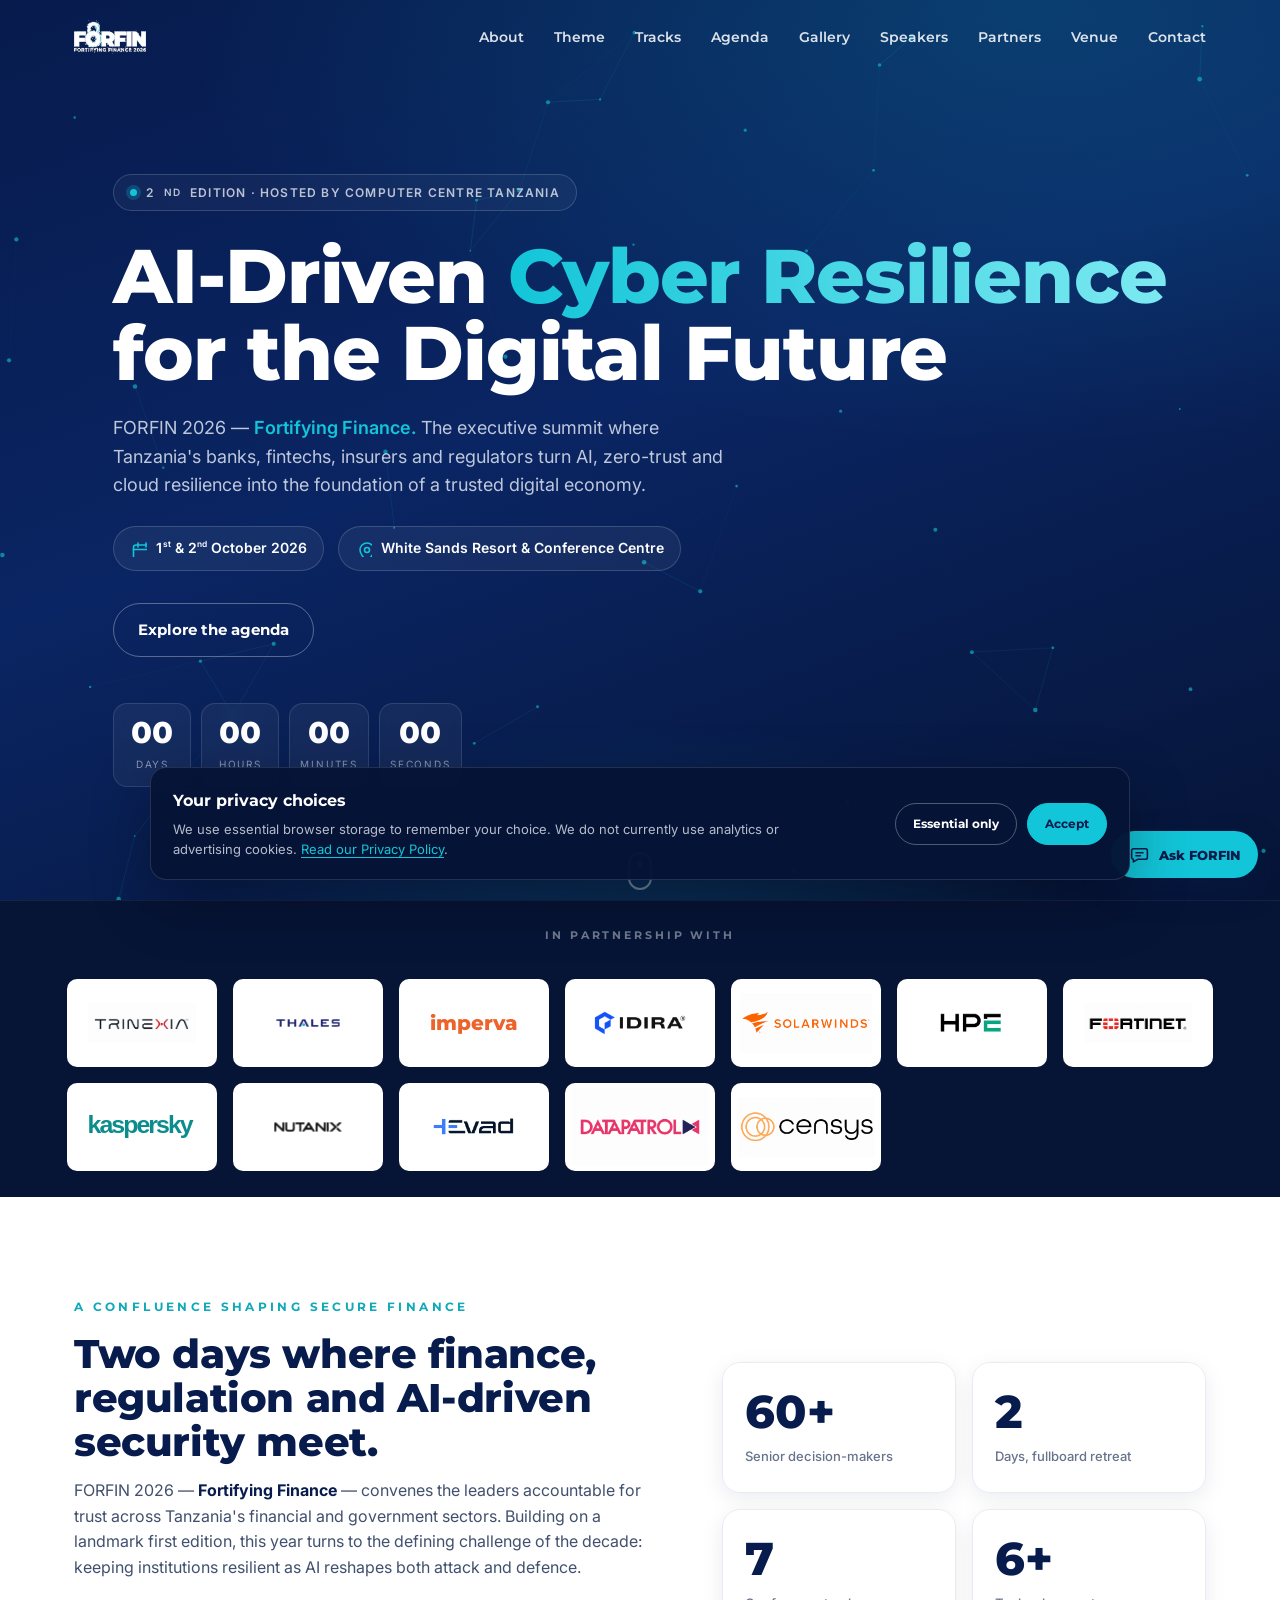
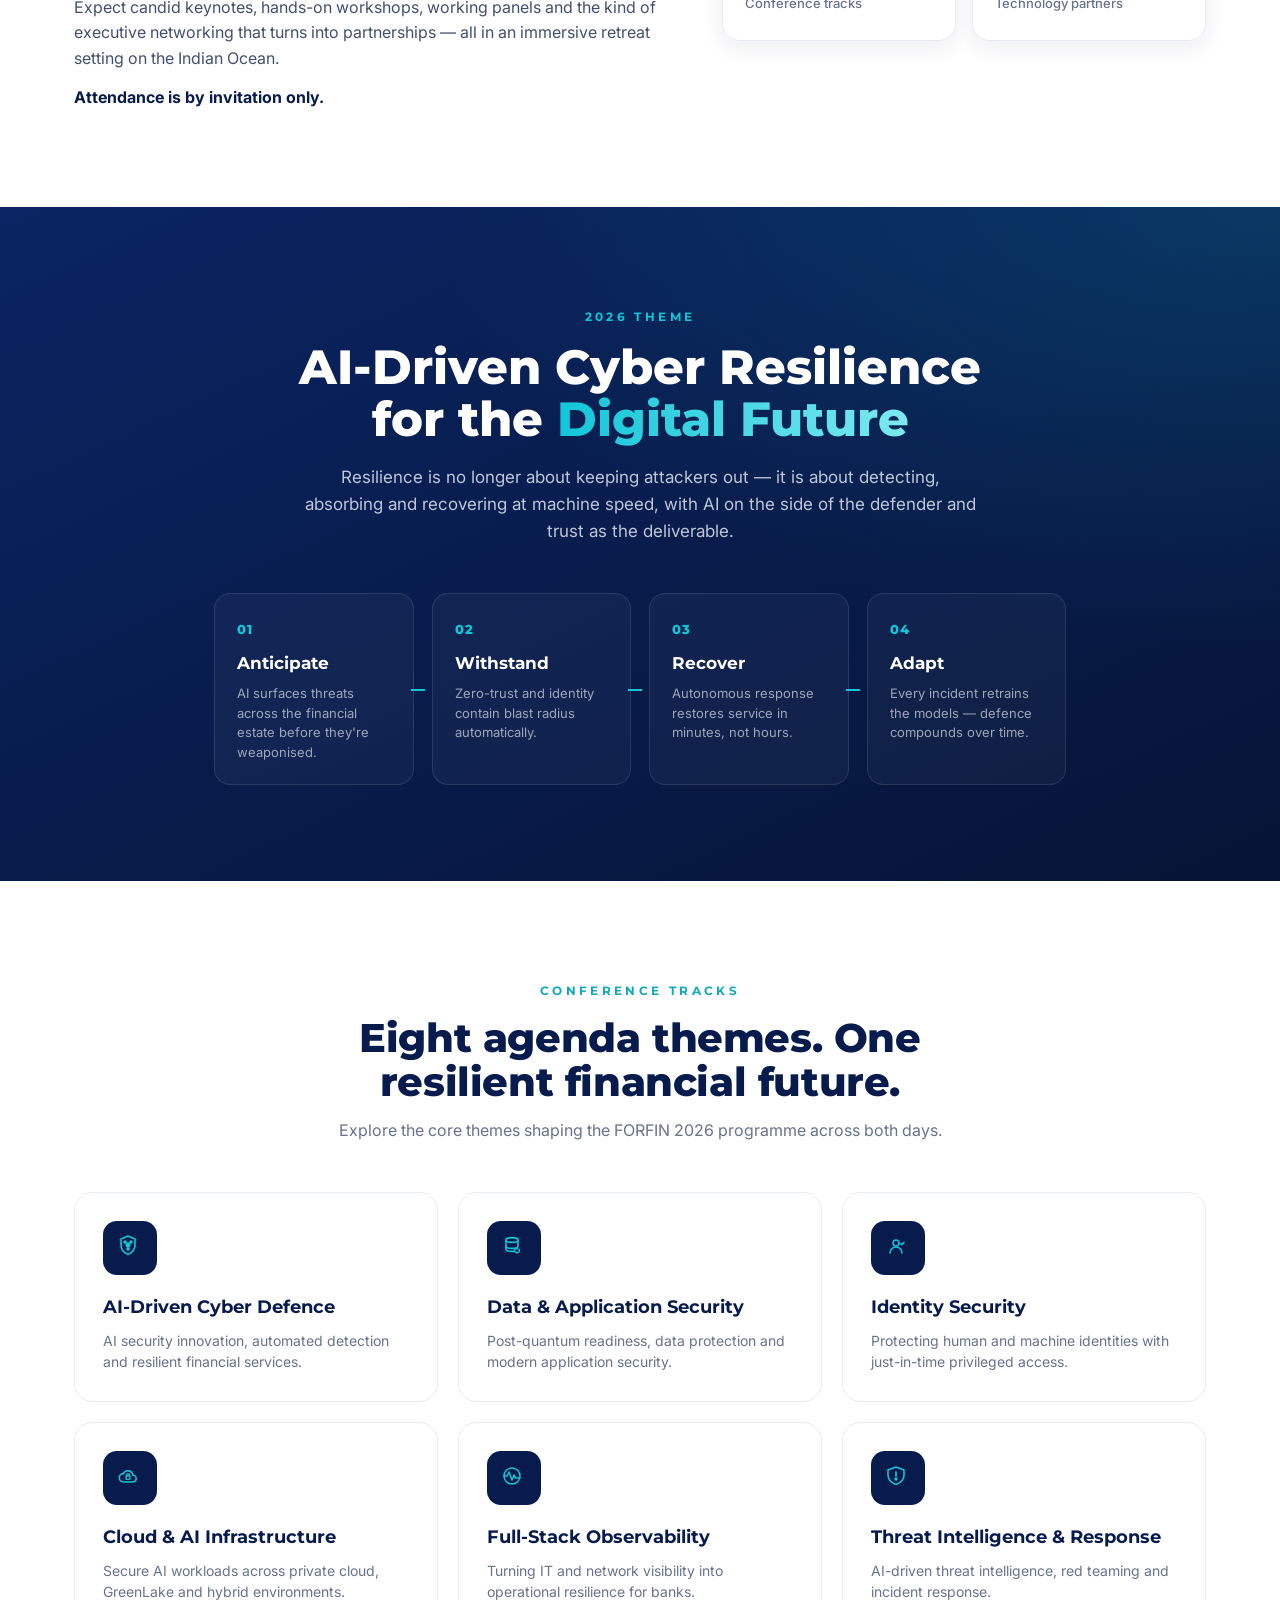
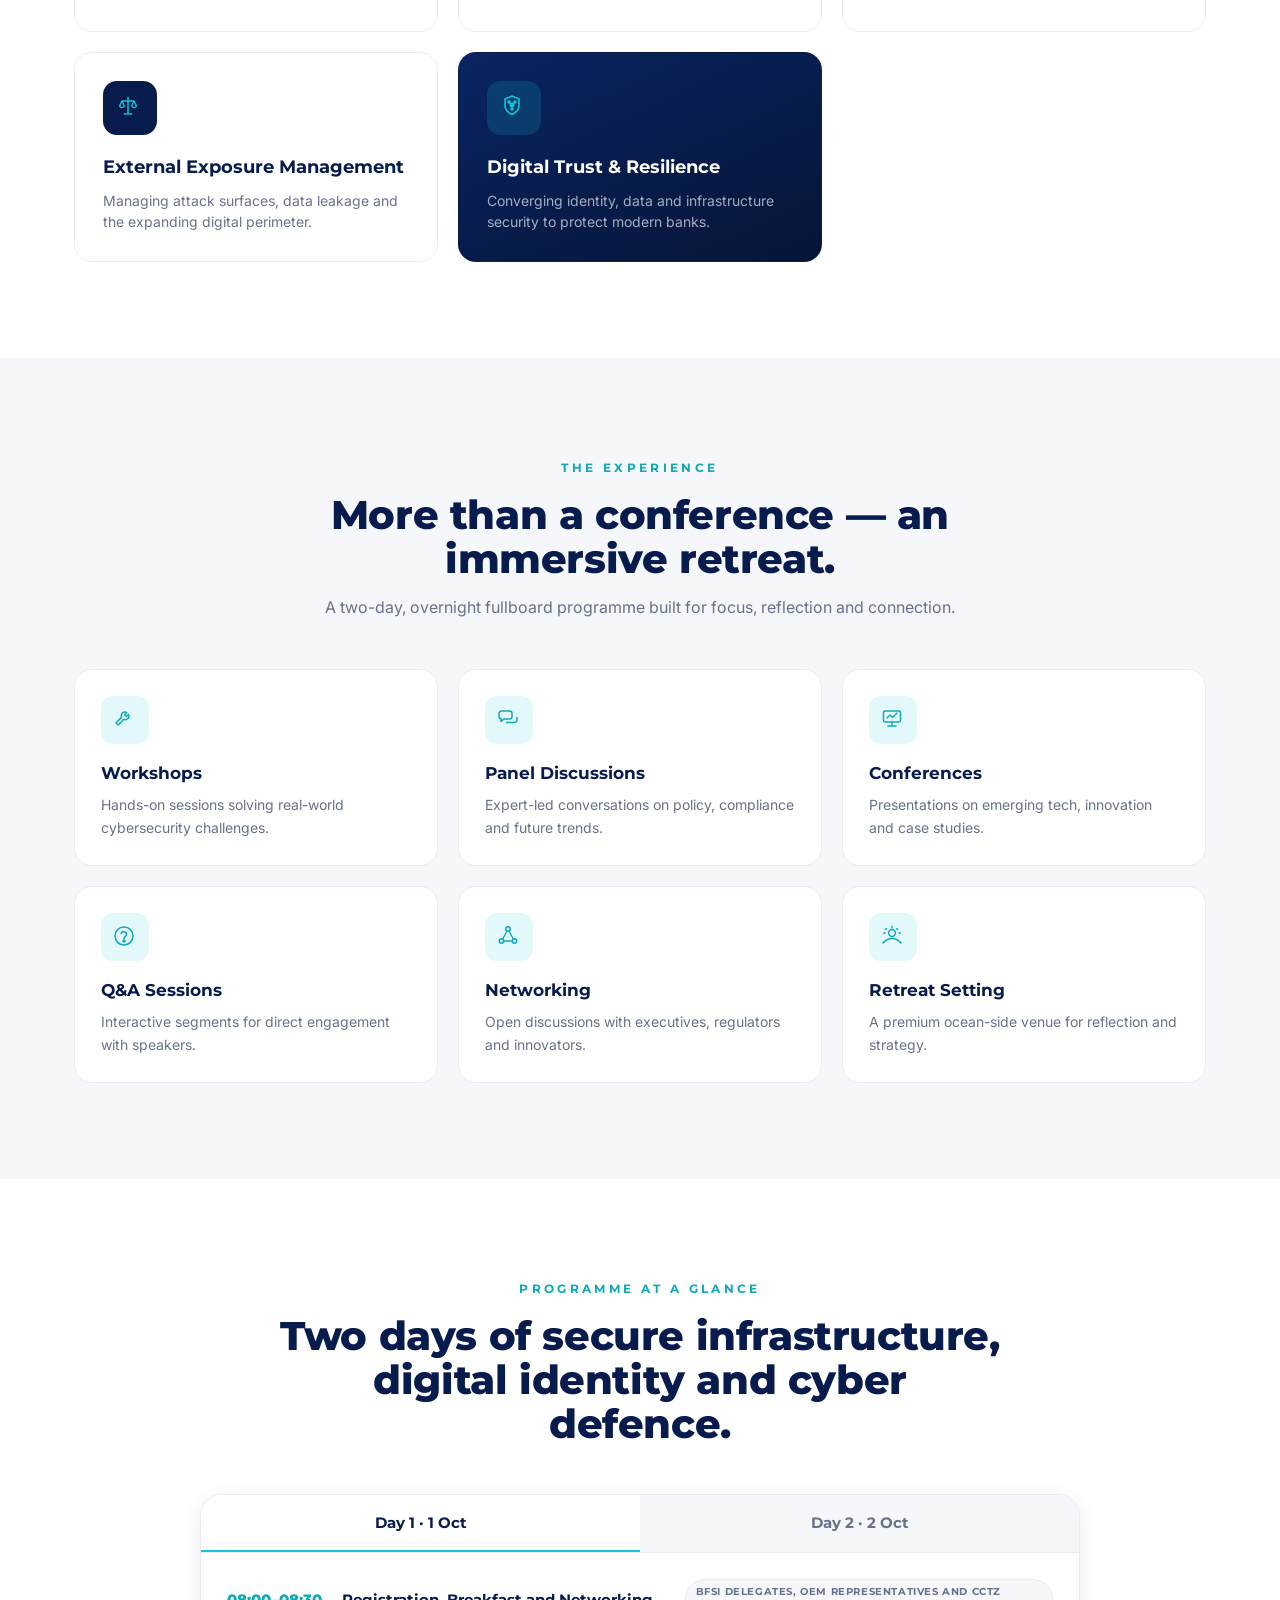
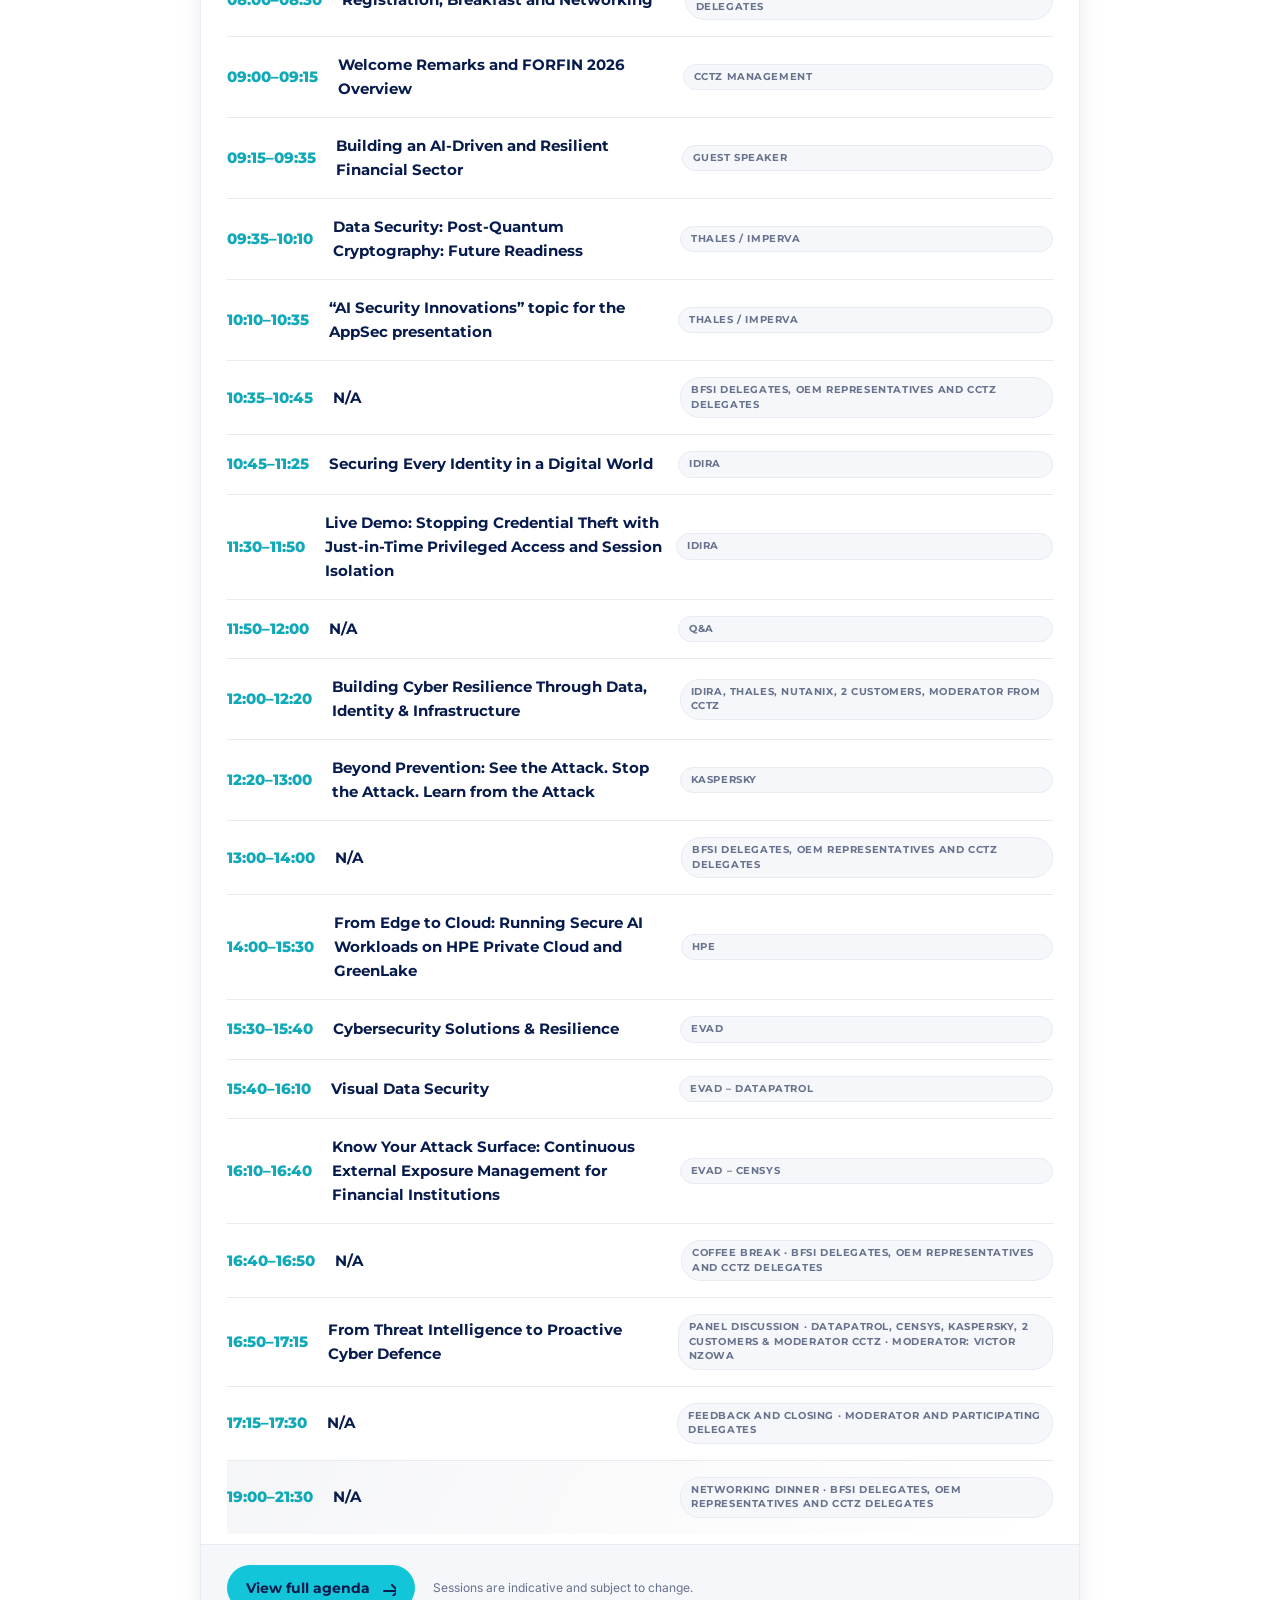
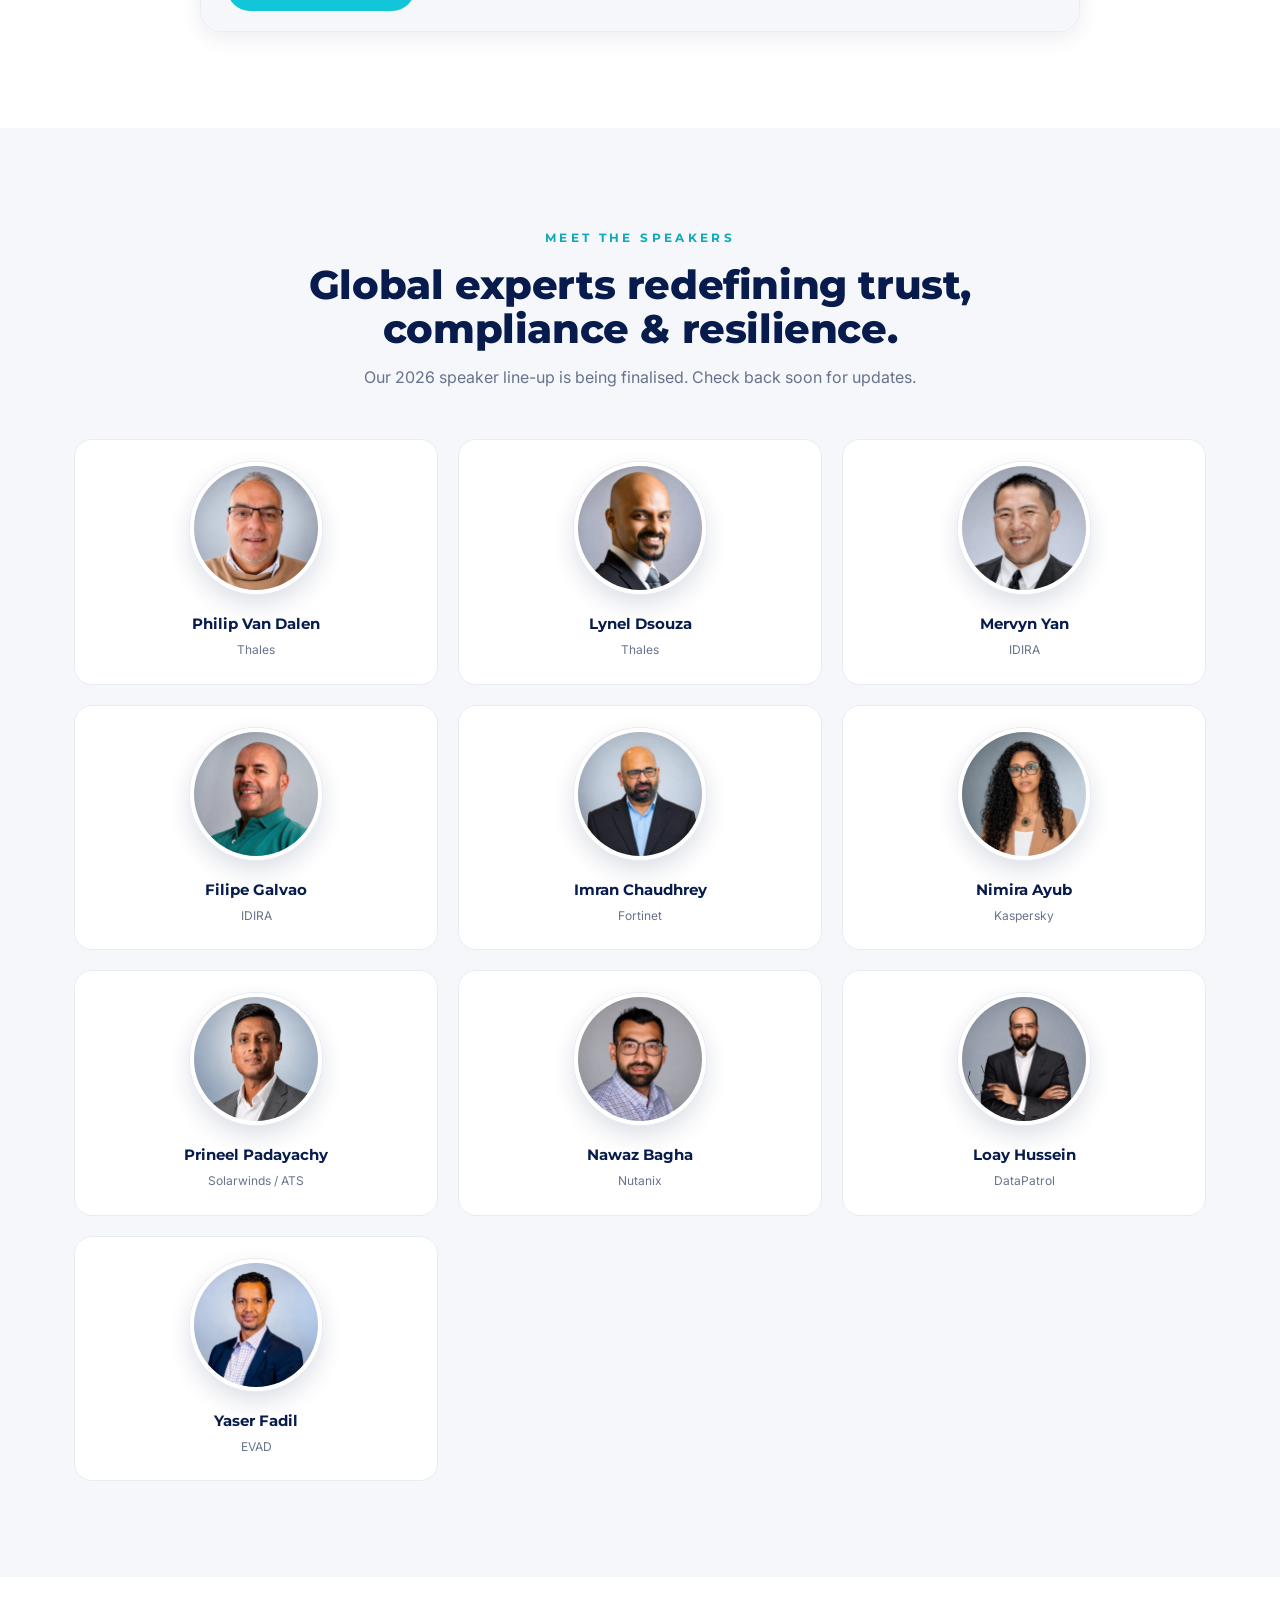
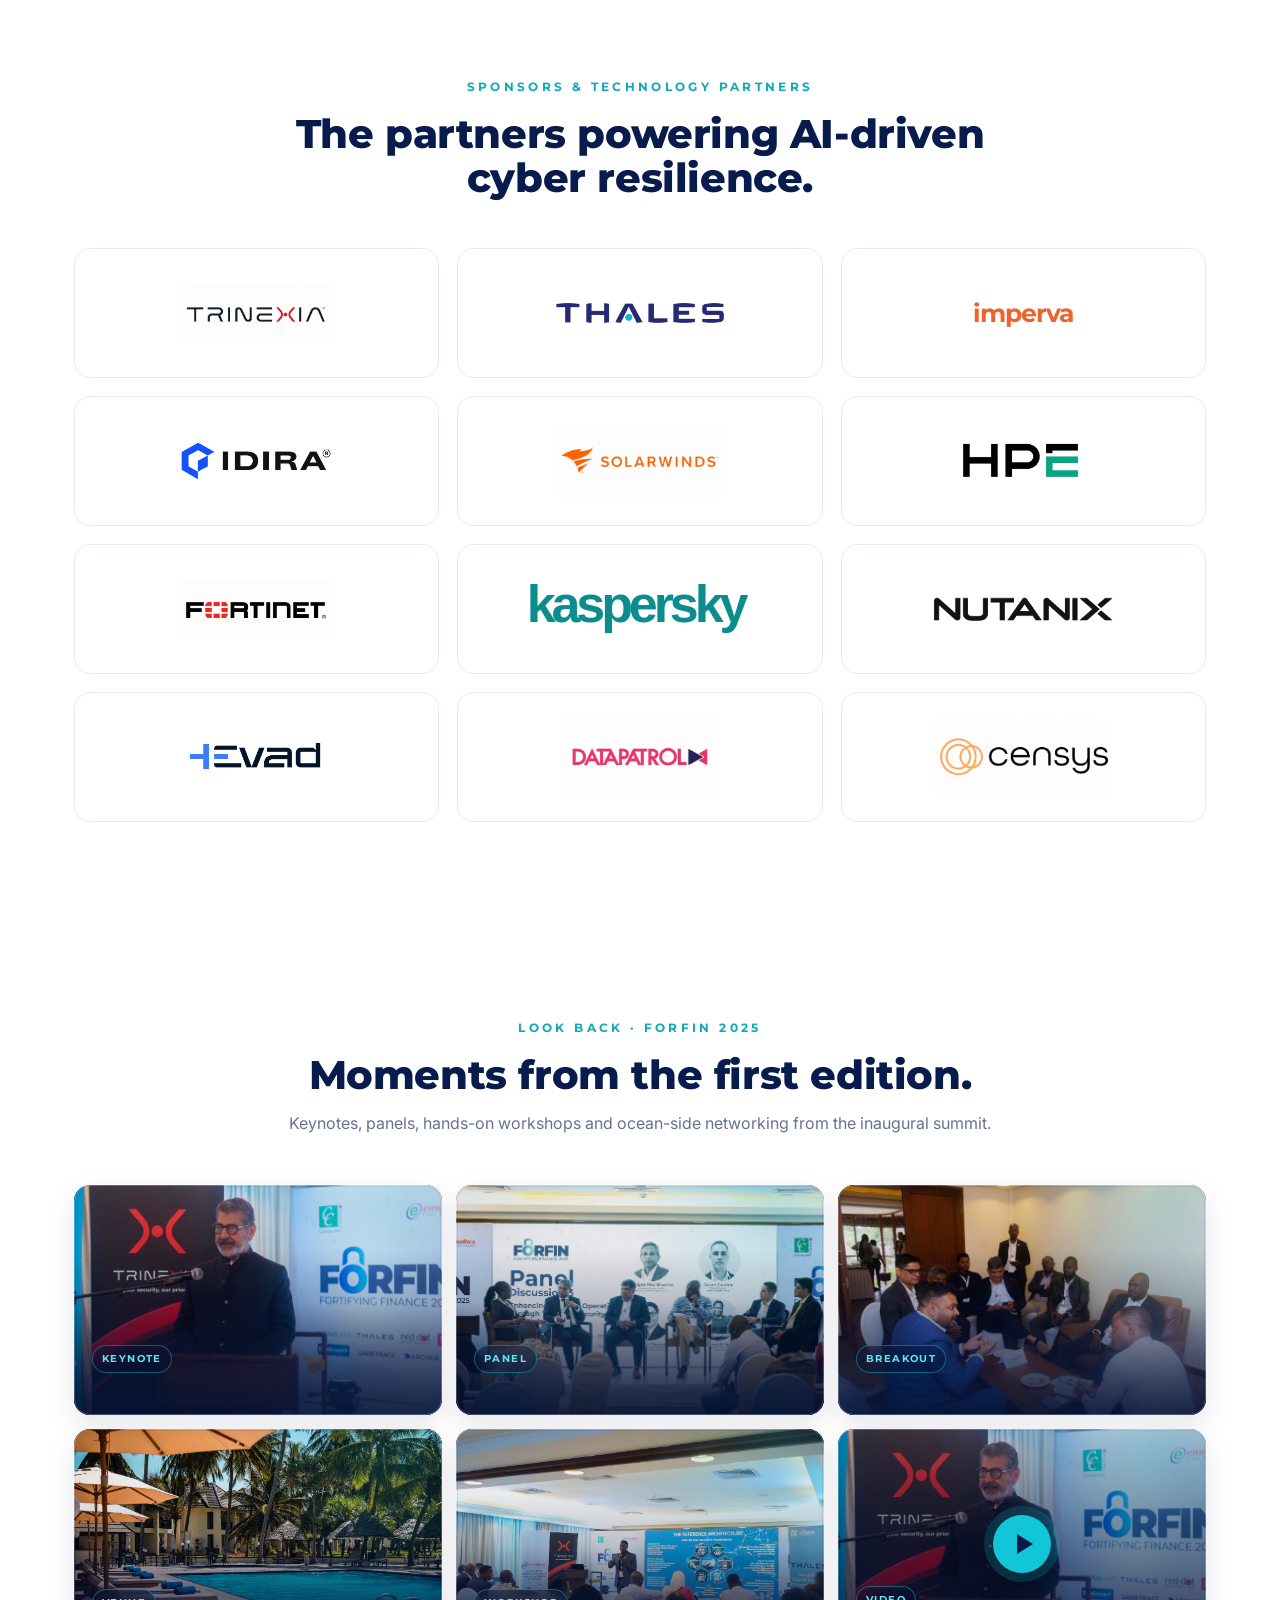
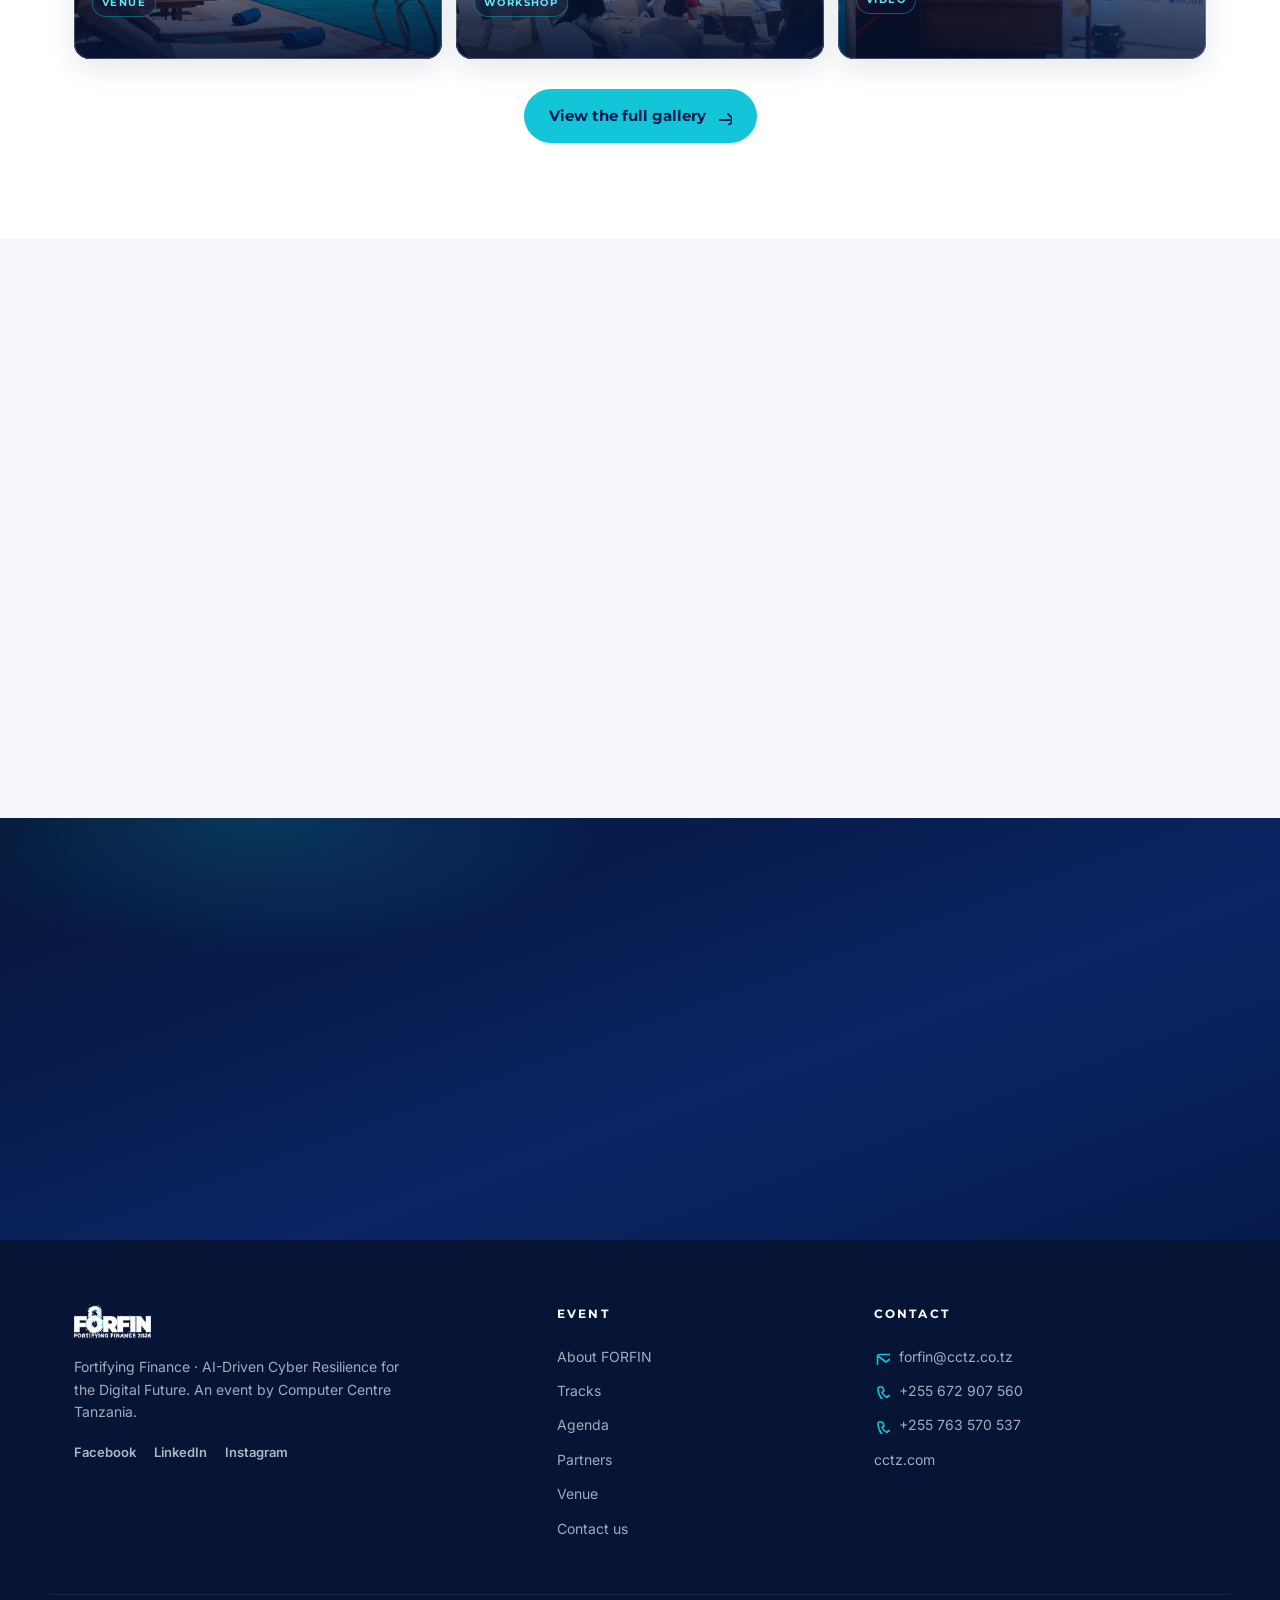
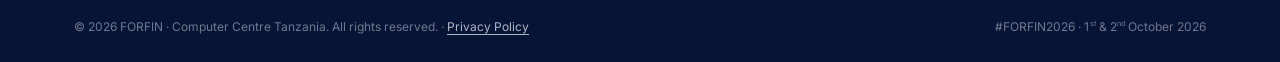
==== commit 4929b69d: "Fix Day 1 agenda labels and wrap" ====
--- a/index.html
+++ b/index.html
@@ -209,10 +209,10 @@
         <div class="ag-row"><span class="ag-time">15:30–15:40</span><div class="ag-body"><h4>Cybersecurity Solutions &amp; Resilience</h4><span class="ag-tag">EVAD</span></div></div>
         <div class="ag-row"><span class="ag-time">15:40–16:10</span><div class="ag-body"><h4>Visual Data Security</h4><span class="ag-tag">EVAD – DataPatrol</span></div></div>
         <div class="ag-row"><span class="ag-time">16:10–16:40</span><div class="ag-body"><h4>Know Your Attack Surface: Continuous External Exposure Management for Financial Institutions</h4><span class="ag-tag">EVAD – Censys</span></div></div>
-        <div class="ag-row"><span class="ag-time">16:40–16:50</span><div class="ag-body"><h4>N/A</h4><span class="ag-tag">BFSI Delegates, OEM Representatives and CCTZ Delegates</span></div></div>
-        <div class="ag-row"><span class="ag-time">16:50–17:15</span><div class="ag-body"><h4>From Threat Intelligence to Proactive Cyber Defence</h4><span class="ag-tag">DataPatrol, Censys, Kaspersky, 2 Customers &amp; Moderator CCTZ</span></div></div>
-        <div class="ag-row"><span class="ag-time">17:15–17:30</span><div class="ag-body"><h4>N/A</h4><span class="ag-tag">Moderator and Participating Delegates</span></div></div>
-        <div class="ag-row ag-row--star"><span class="ag-time">19:00–21:30</span><div class="ag-body"><h4>N/A</h4><span class="ag-tag">BFSI Delegates, OEM Representatives and CCTZ Delegates</span></div></div>
+        <div class="ag-row"><span class="ag-time">16:40–16:50</span><div class="ag-body"><h4>N/A</h4><span class="ag-tag">Coffee break · BFSI Delegates, OEM Representatives and CCTZ Delegates</span></div></div>
+        <div class="ag-row"><span class="ag-time">16:50–17:15</span><div class="ag-body"><h4>From Threat Intelligence to Proactive Cyber Defence</h4><span class="ag-tag">Panel discussion · DataPatrol, Censys, Kaspersky, 2 Customers &amp; Moderator CCTZ · Moderator: Victor Nzowa</span></div></div>
+        <div class="ag-row"><span class="ag-time">17:15–17:30</span><div class="ag-body"><h4>N/A</h4><span class="ag-tag">Feedback and closing · Moderator and Participating Delegates</span></div></div>
+        <div class="ag-row ag-row--star"><span class="ag-time">19:00–21:30</span><div class="ag-body"><h4>N/A</h4><span class="ag-tag">Networking dinner · BFSI Delegates, OEM Representatives and CCTZ Delegates</span></div></div>
       </div>
       <div class="agenda__panel" data-panel="2" hidden>
         <div class="ag-row"><span class="ag-time">08:00–08:30</span><div class="ag-body"><h4>Breakfast and Executive Networking</h4><span class="ag-tag">BFSI Delegates, OEM Representatives and CCTZ Delegates</span></div></div>
--- a/css/styles.css
+++ b/css/styles.css
@@ -163,9 +163,9 @@
 .ag-row{display:flex;gap:20px;align-items:center;padding:16px 0;border-bottom:1px solid var(--line)}
 .ag-row:last-child{border-bottom:0}
 .ag-time{font-family:"Montserrat";font-weight:800;font-size:15px;color:var(--cyan-deep);min-width:52px}
-.ag-body{display:flex;align-items:center;justify-content:space-between;gap:14px;flex:1;flex-wrap:wrap}
-.ag-body h4{font-size:15px;color:var(--navy);font-weight:700}
-.ag-tag{font-family:"Montserrat";font-size:10px;font-weight:700;letter-spacing:.06em;text-transform:uppercase;color:var(--muted);background:var(--gray);border:1px solid var(--line);padding:5px 10px;border-radius:20px;white-space:nowrap}
+.ag-body{display:flex;align-items:center;justify-content:space-between;gap:14px;flex:1;flex-wrap:wrap;min-width:0}
+.ag-body h4{font-size:15px;color:var(--navy);font-weight:700;flex:1 1 220px;min-width:0}
+.ag-tag{display:inline-block;max-width:100%;font-family:"Montserrat";font-size:10px;font-weight:700;letter-spacing:.06em;text-transform:uppercase;color:var(--muted);background:var(--gray);border:1px solid var(--line);padding:5px 10px;border-radius:20px;white-space:normal;line-height:1.45;overflow-wrap:anywhere;flex:1 1 260px}
 .ag-row--star{background:linear-gradient(120deg,rgba(7,27,77,.04),transparent)}
 .ag-row--star h4{color:var(--navy)}
 .agenda__foot{display:flex;align-items:center;gap:18px;padding:20px 26px;background:var(--gray);border-top:1px solid var(--line);flex-wrap:wrap}
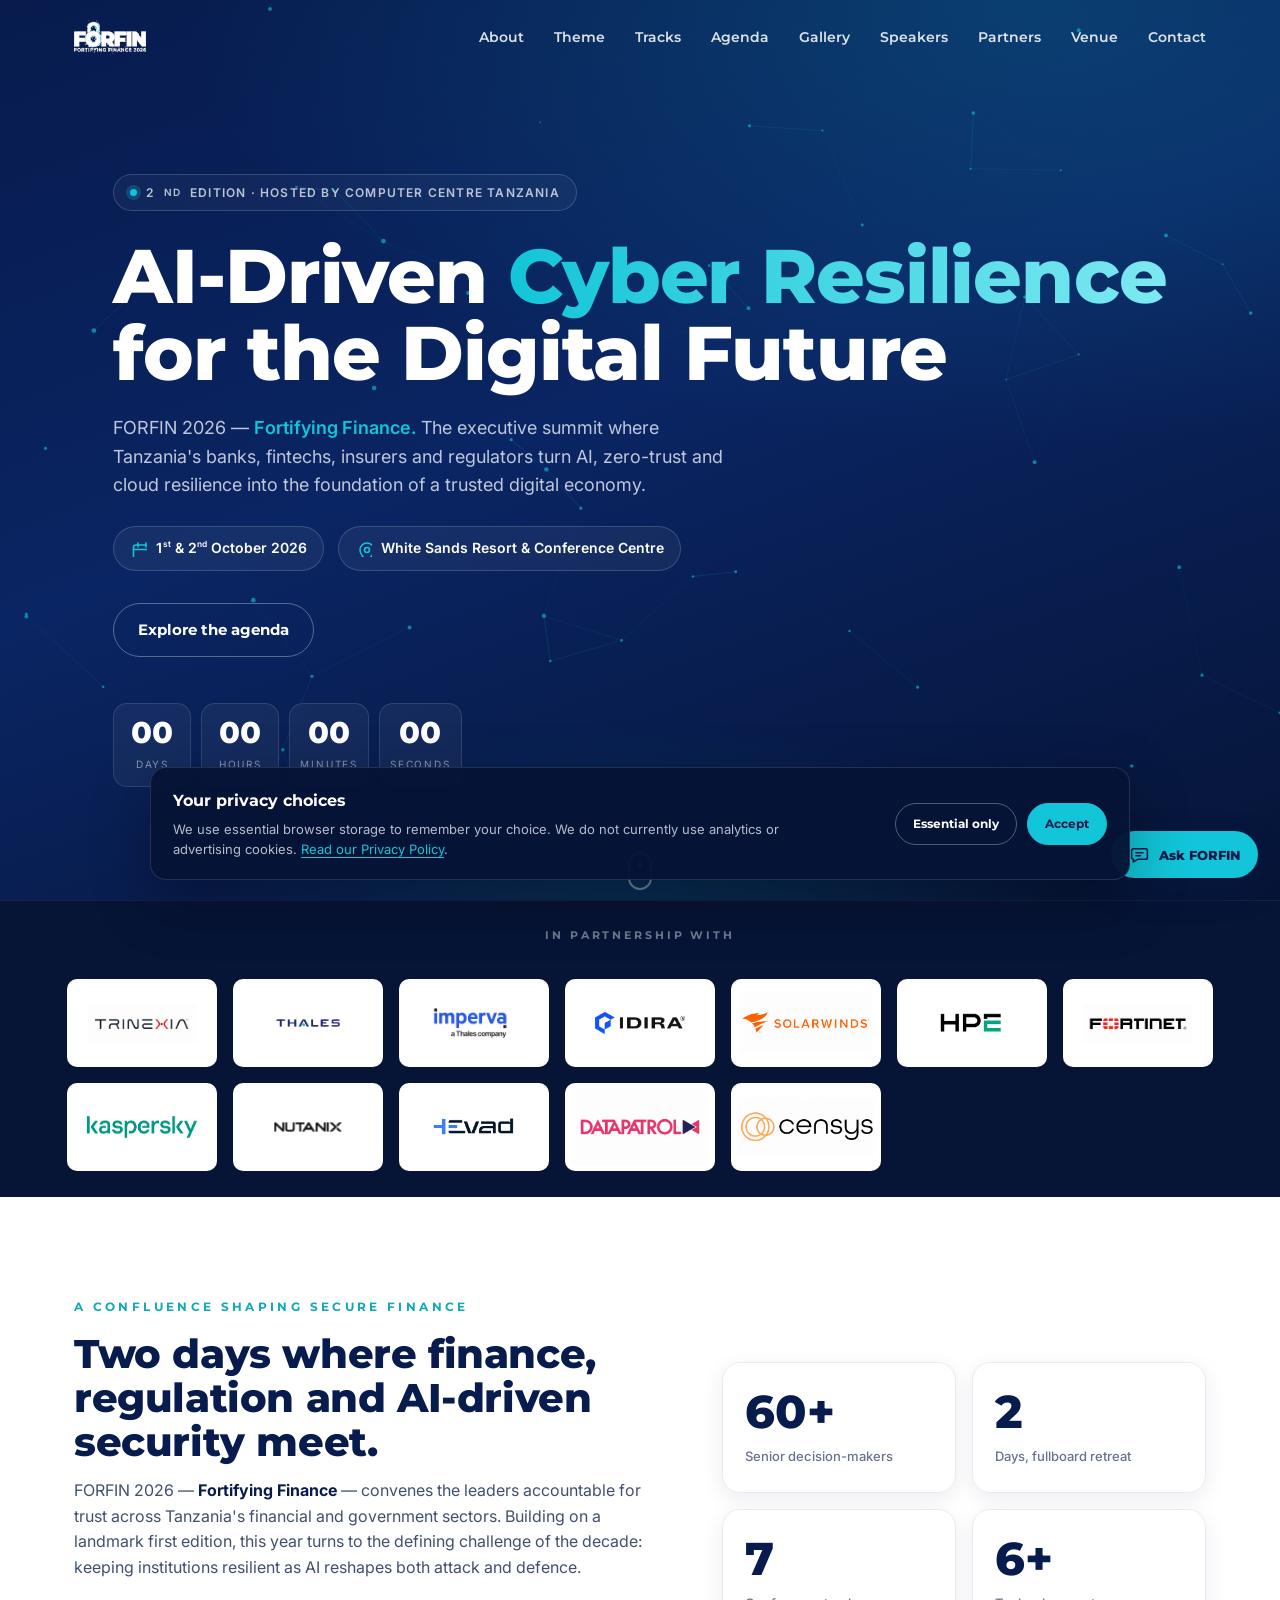
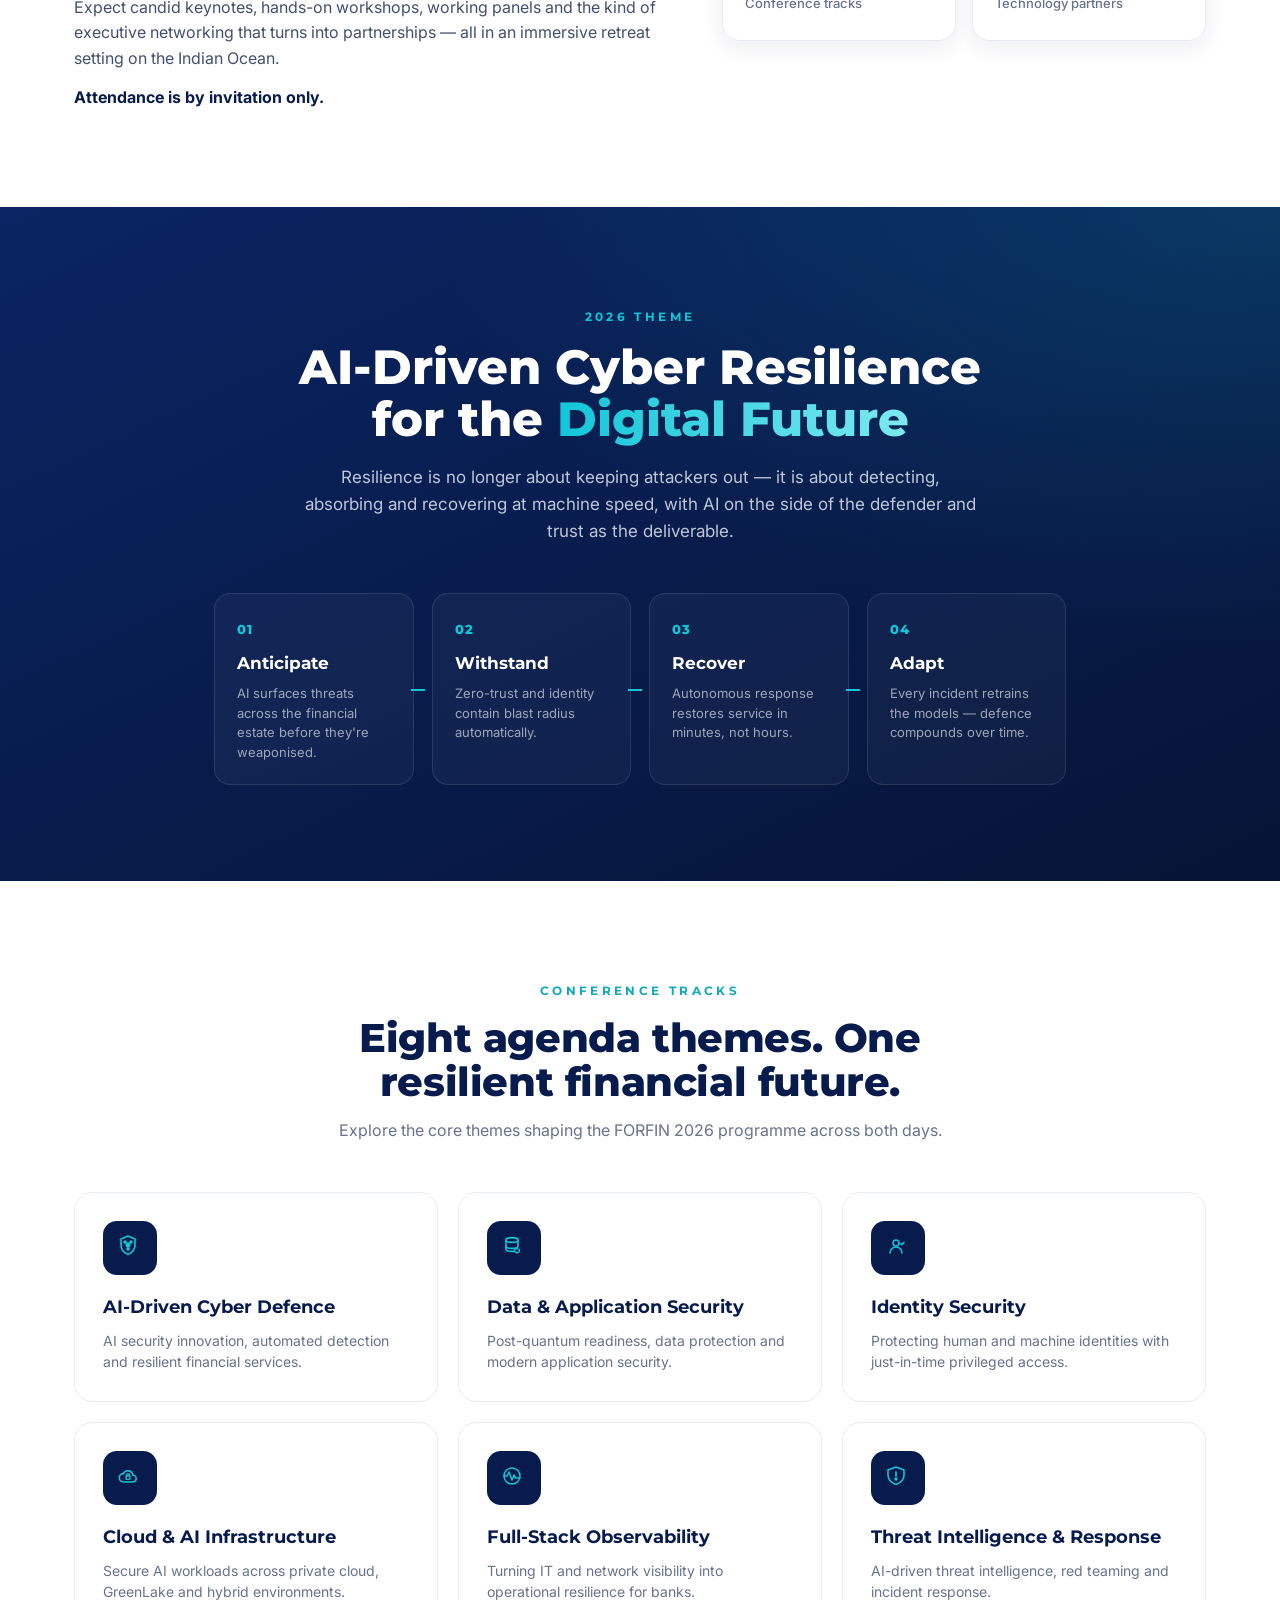
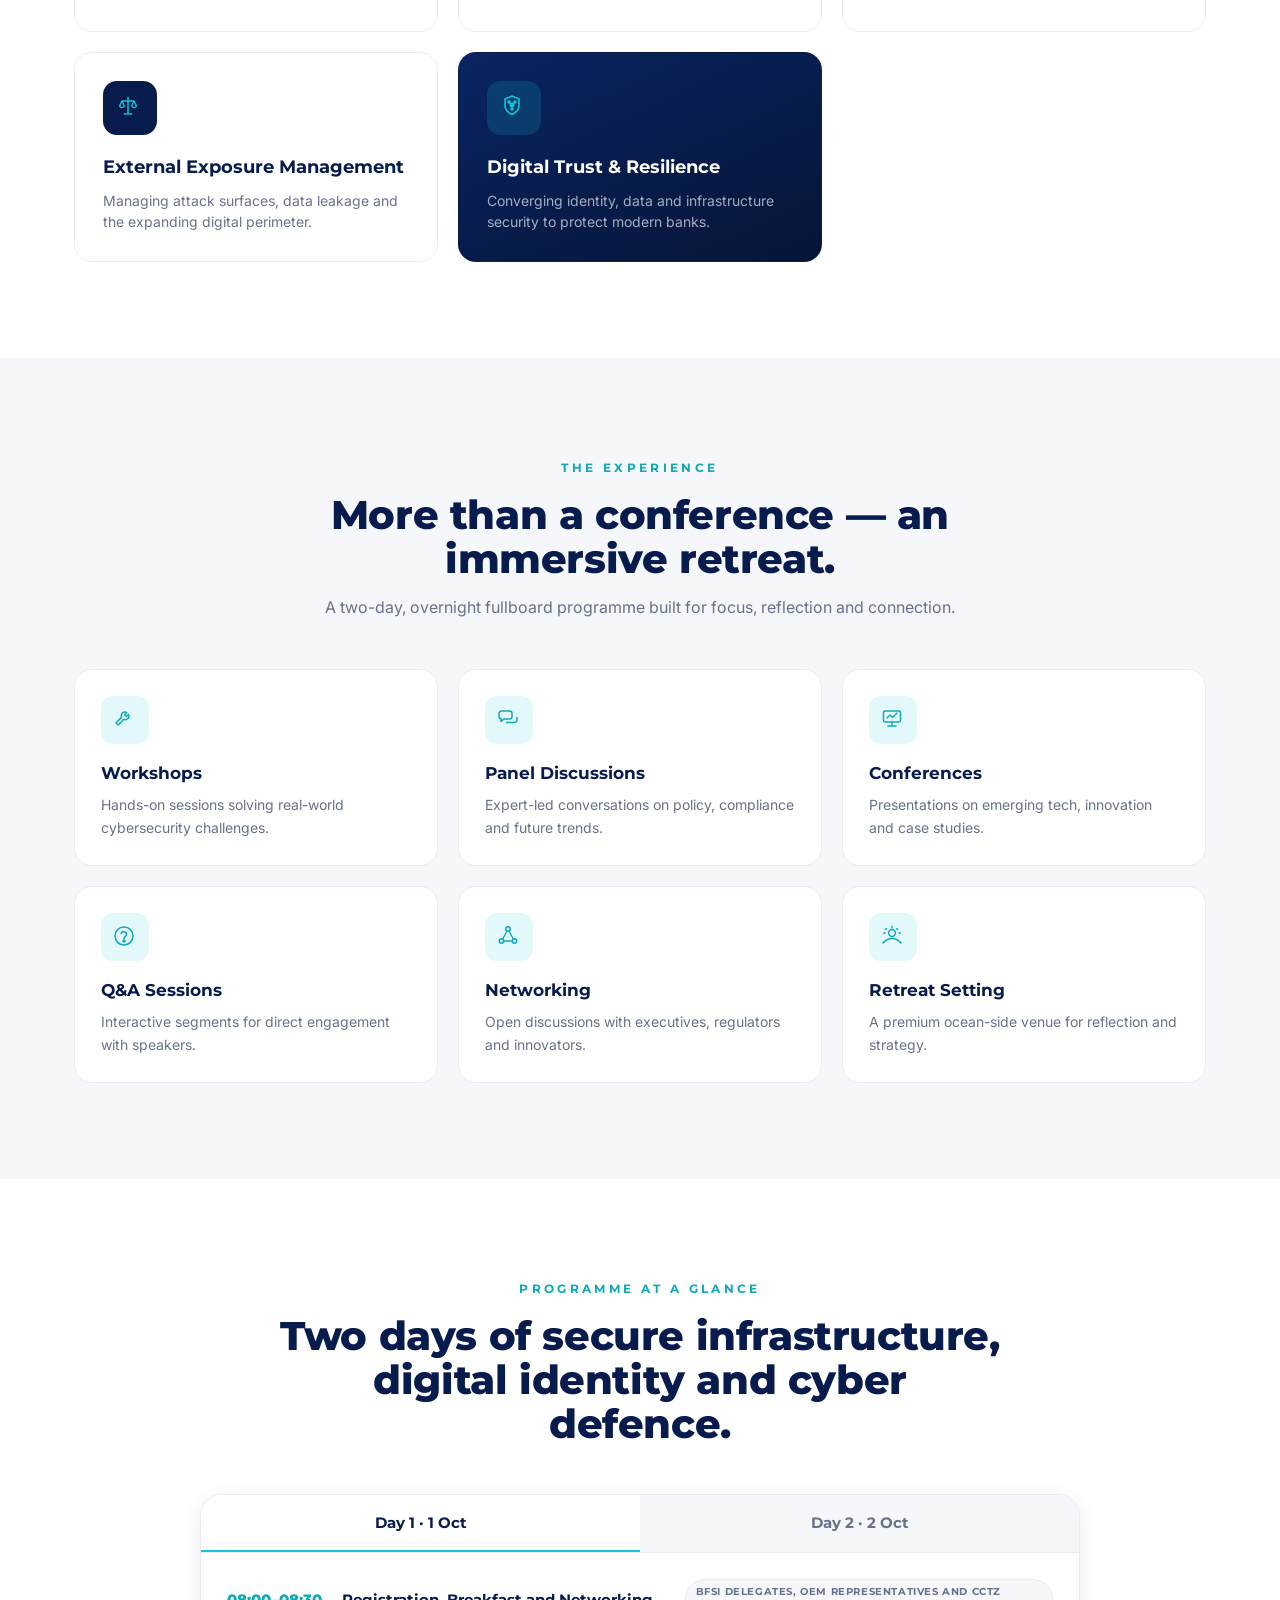
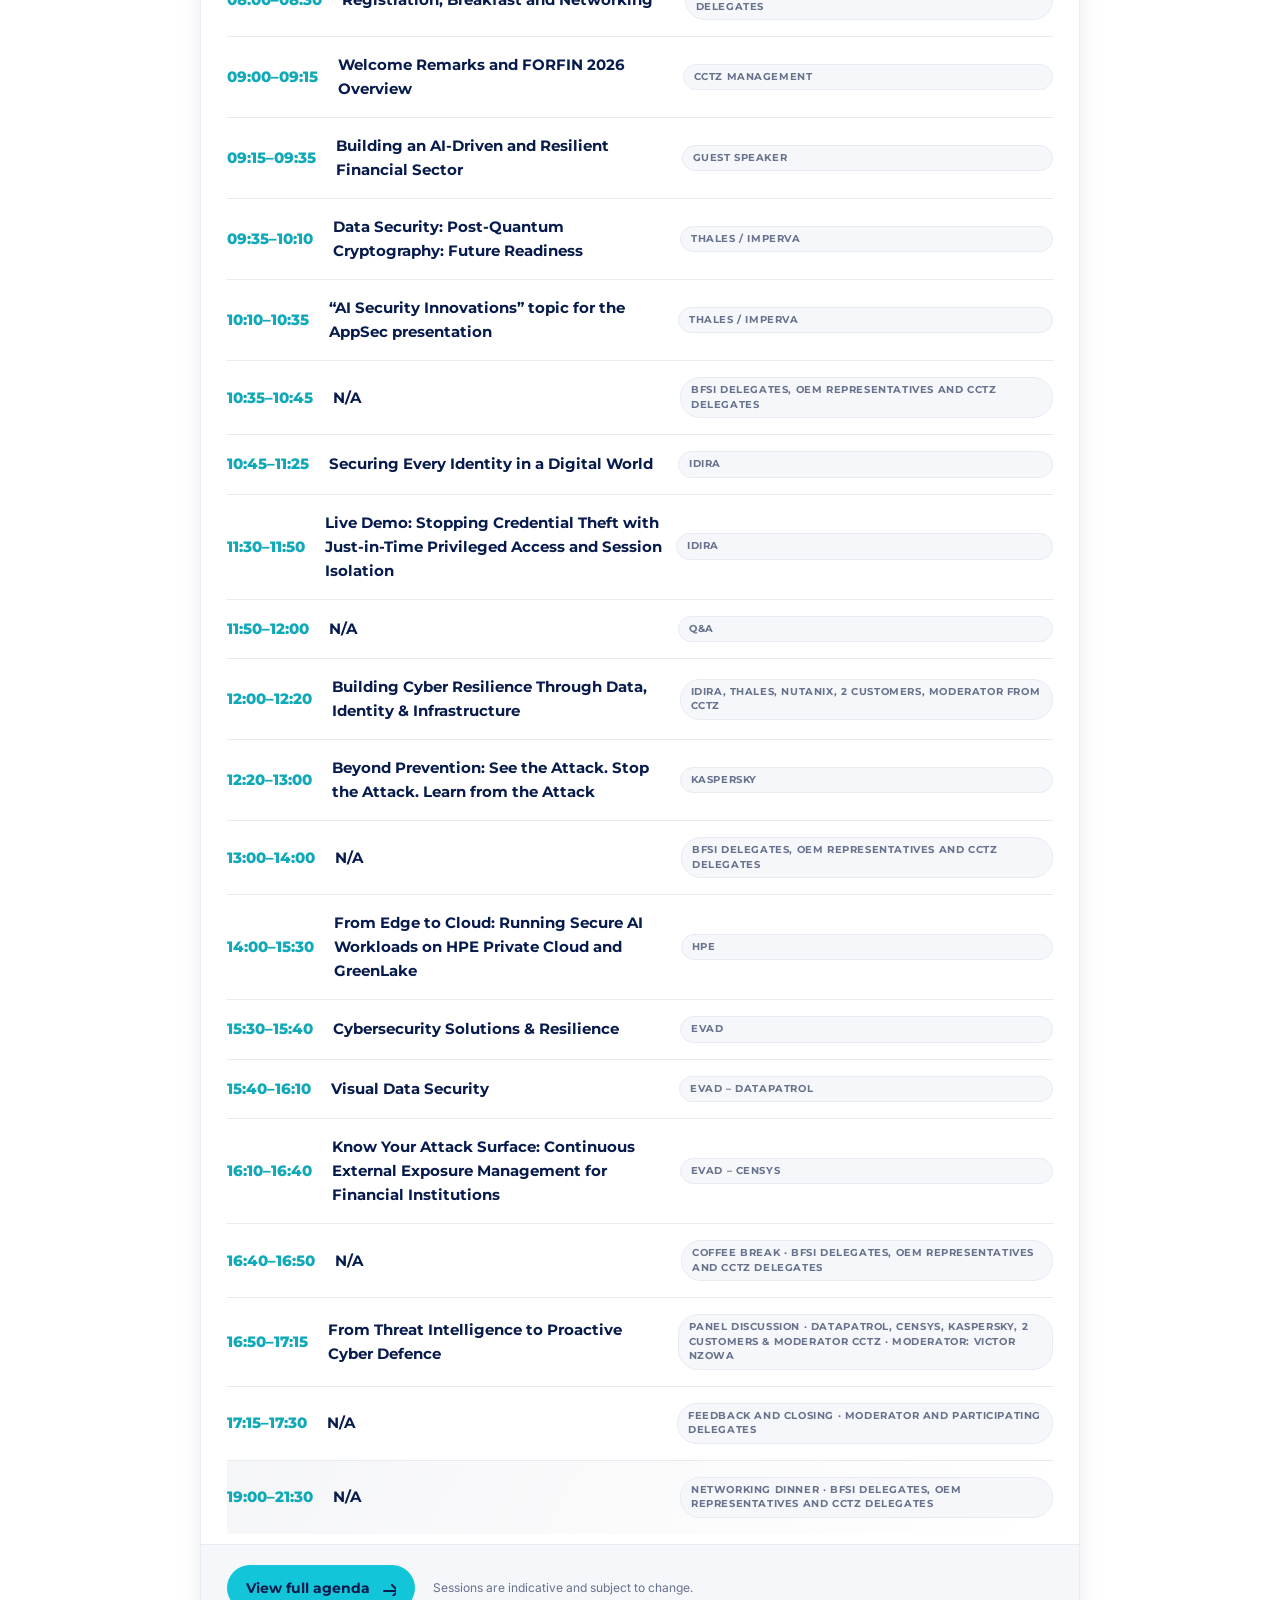
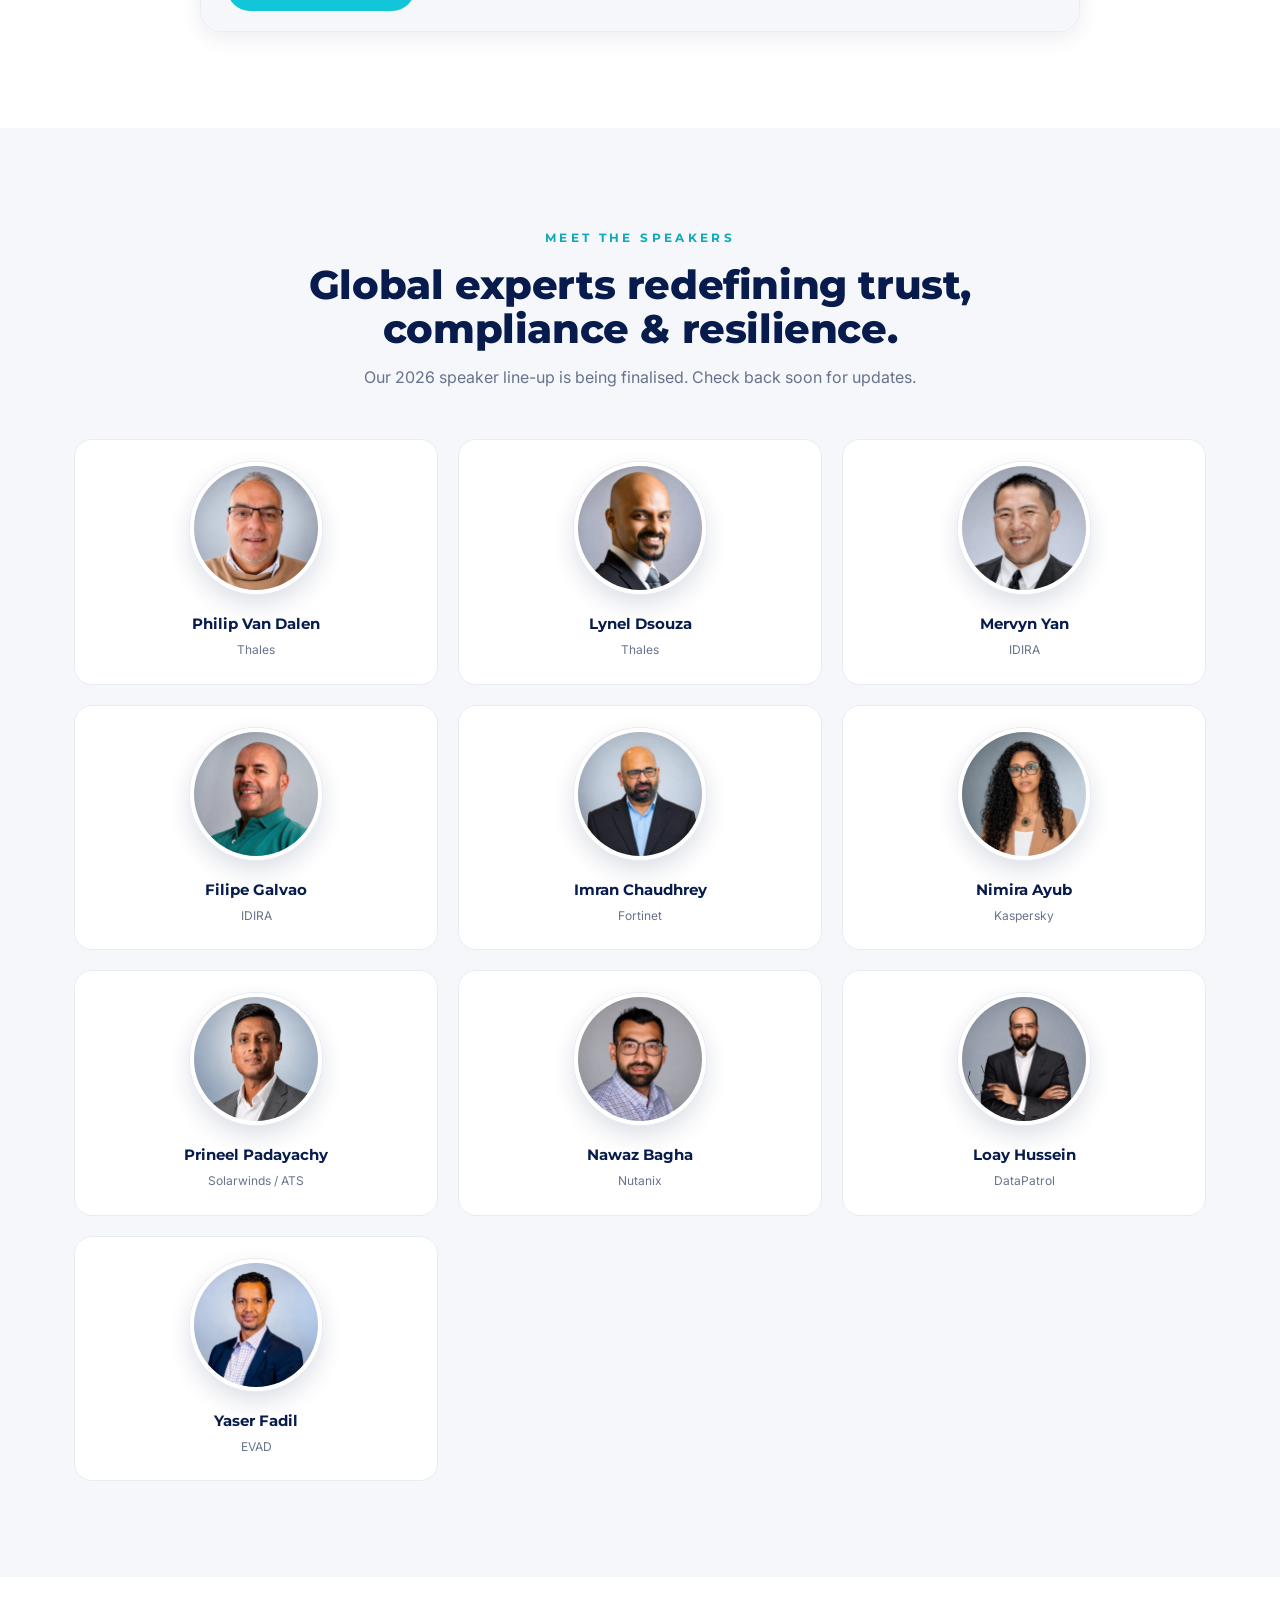
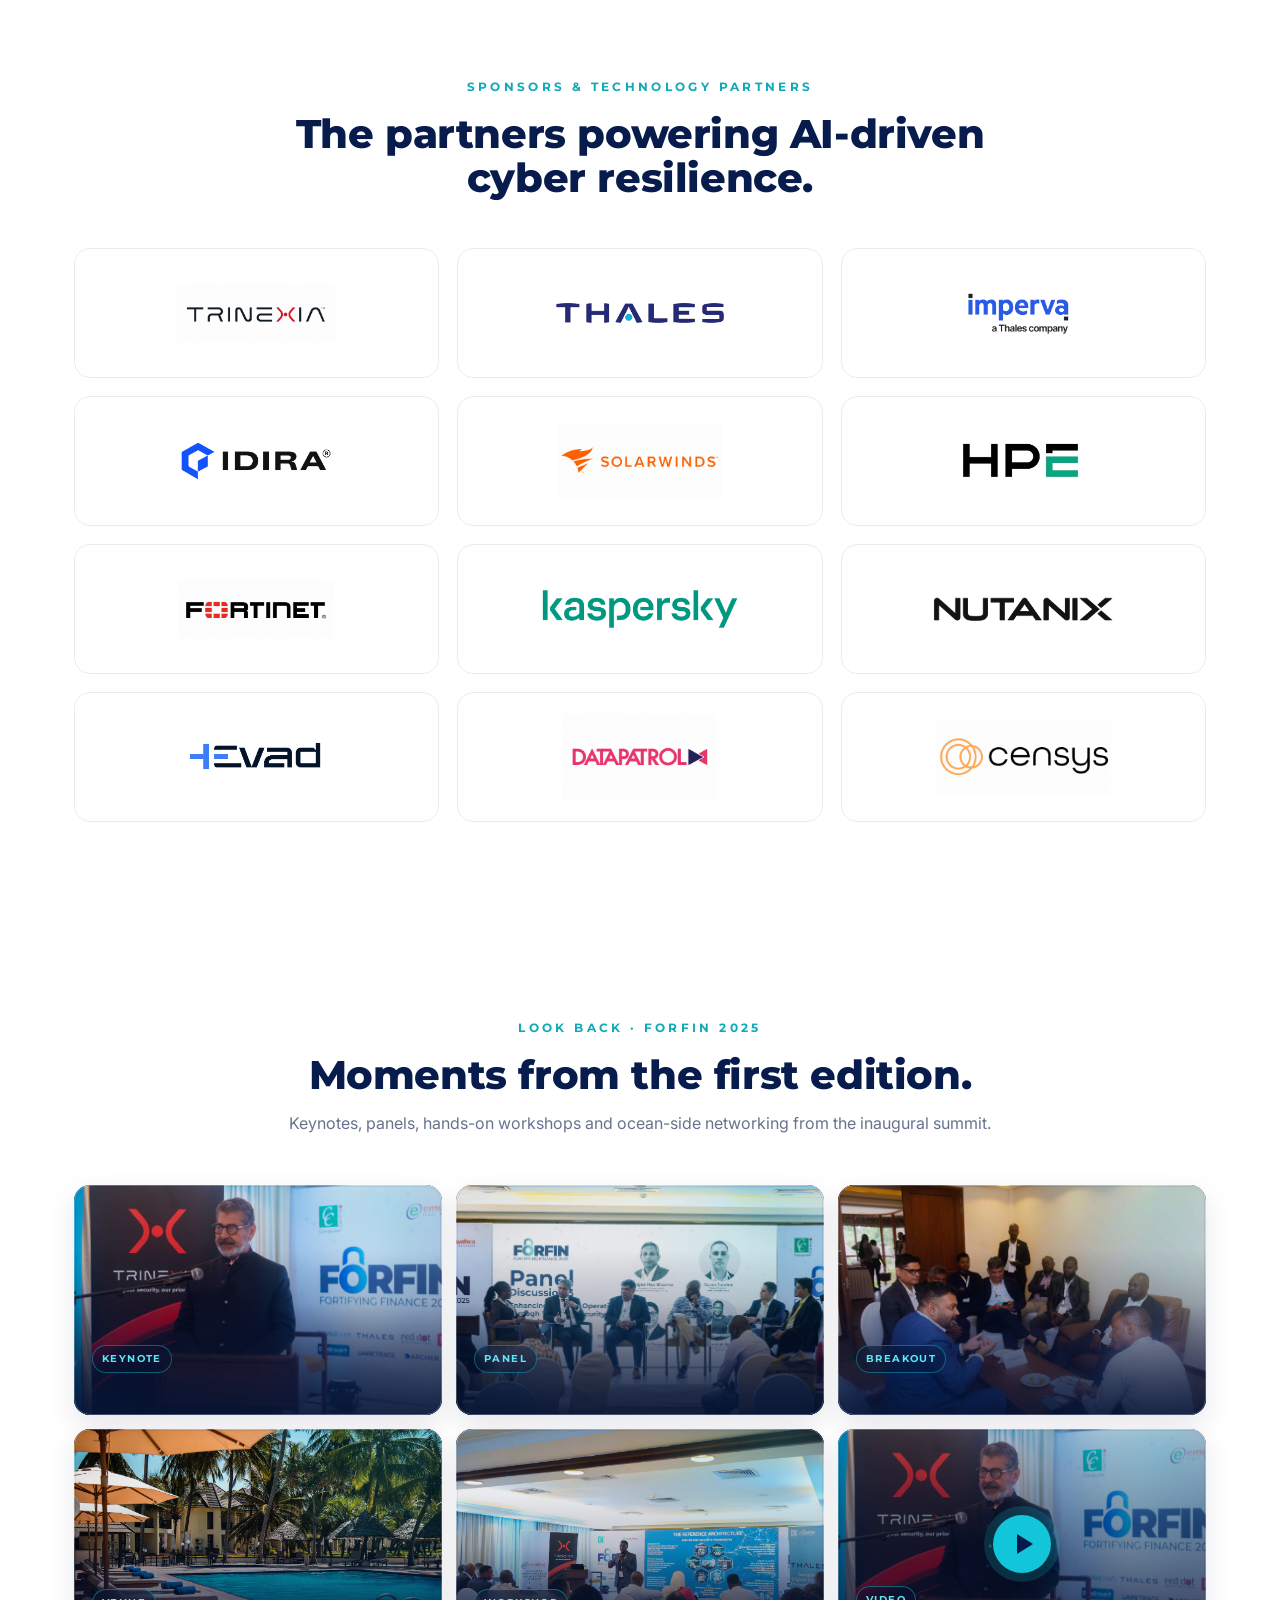
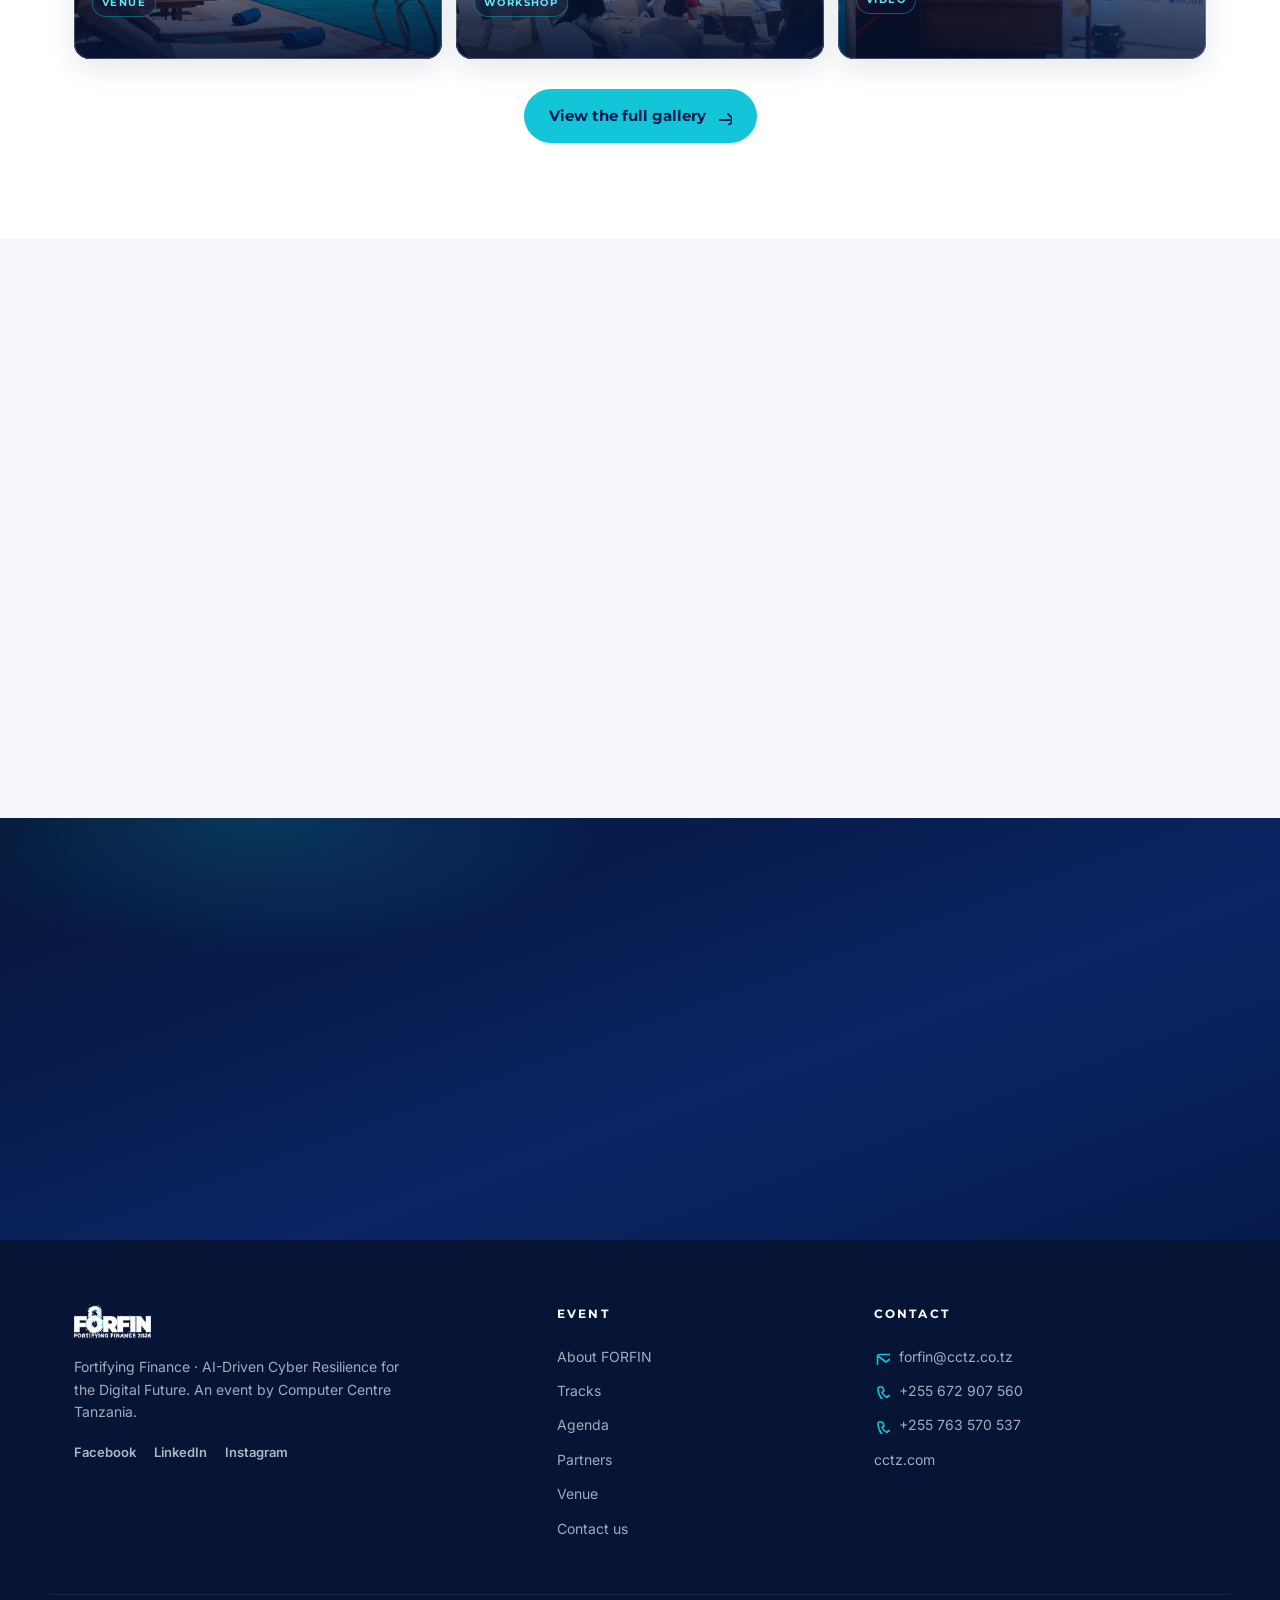
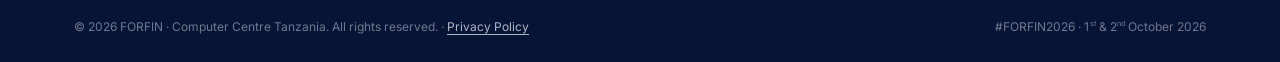
==== commit 154cdad6: "Update Imperva and Kaspersky partner logos" ====
--- a/index.html
+++ b/index.html
@@ -92,12 +92,12 @@
     <div class="strip__logos">
       <span class="strip__logo strip__logo--strategic"><img src="assets/sponsors/trinexia.png" alt="Trinexia — Strategic Partner"></span>
       <span class="strip__logo"><img src="assets/sponsors/thales.png" alt="Thales"></span>
-      <span class="strip__logo"><span class="strip__wordmark strip__wordmark--imperva">imperva</span></span>
+      <span class="strip__logo"><img src="assets/sponsors/imperva.png" alt="Imperva, a Thales company"></span>
       <span class="strip__logo"><img src="assets/sponsors/idira.png" alt="IDIRA"></span>
       <span class="strip__logo"><img src="assets/sponsors/solarwinds.png" alt="SolarWinds"></span>
       <span class="strip__logo"><img src="assets/sponsors/hpe.png" alt="HPE"></span>
       <span class="strip__logo"><img src="assets/sponsors/fortinet.png" alt="Fortinet"></span>
-      <span class="strip__logo"><img src="assets/sponsors/kaspersky.svg" alt="Kaspersky Lab"></span>
+      <span class="strip__logo"><img src="assets/sponsors/kaspersky.png" alt="Kaspersky Lab"></span>
       <span class="strip__logo"><img src="assets/sponsors/nutanix.png" alt="Nutanix"></span>
       <span class="strip__logo"><img src="assets/sponsors/evad.png" alt="EVAD"></span>
       <span class="strip__logo"><img src="assets/sponsors/datapatrol.png" alt="DataPatrol"></span>
@@ -274,12 +274,12 @@
     <div class="partner-grid reveal">
       <div class="plogo"><img src="assets/sponsors/trinexia.png" alt="Trinexia"></div>
       <div class="plogo"><img src="assets/sponsors/thales.png" alt="Thales"></div>
-      <div class="plogo"><span class="wm wm--imperva">imperva</span></div>
+      <div class="plogo"><img src="assets/sponsors/imperva.png" alt="Imperva, a Thales company"></div>
       <div class="plogo"><img src="assets/sponsors/idira.png" alt="IDIRA"></div>
       <div class="plogo"><img src="assets/sponsors/solarwinds.png" alt="SolarWinds"></div>
       <div class="plogo"><img src="assets/sponsors/hpe.png" alt="HPE"></div>
       <div class="plogo"><img src="assets/sponsors/fortinet.png" alt="Fortinet"></div>
-      <div class="plogo"><img src="assets/sponsors/kaspersky.svg" alt="Kaspersky Lab"></div>
+      <div class="plogo"><img src="assets/sponsors/kaspersky.png" alt="Kaspersky Lab"></div>
       <div class="plogo"><img src="assets/sponsors/nutanix.png" alt="Nutanix"></div>
       <div class="plogo"><img src="assets/sponsors/evad.png" alt="EVAD"></div>
       <div class="plogo"><img src="assets/sponsors/datapatrol.png" alt="DataPatrol"></div>
--- a/css/styles.css
+++ b/css/styles.css
@@ -198,7 +198,8 @@
 .strip__logo img[src*="solarwinds"],.plogo img[src*="solarwinds"]{--logo-scale:1.3}
 .strip__logo img[src*="hpe"],.plogo img[src*="hpe"]{--logo-scale:.62}
 .strip__logo img[src*="fortinet"],.plogo img[src*="fortinet"]{--logo-scale:1.05}
-.strip__logo img[src*="kaspersky"],.plogo img[src*="kaspersky"]{--logo-scale:1.08}
+.strip__logo img[src*="kaspersky"]{--logo-scale:1.08}
+.plogo img[src*="kaspersky"]{--logo-scale:.72}
 .strip__logo img[src*="nutanix"],.plogo img[src*="nutanix"]{--logo-scale:.66}
 .strip__logo img[src*="defenix"],.plogo img[src*="defenix"]{--logo-scale:.82}
 .strip__logo img[src*="evad"],.plogo img[src*="evad"]{--logo-scale:.82}
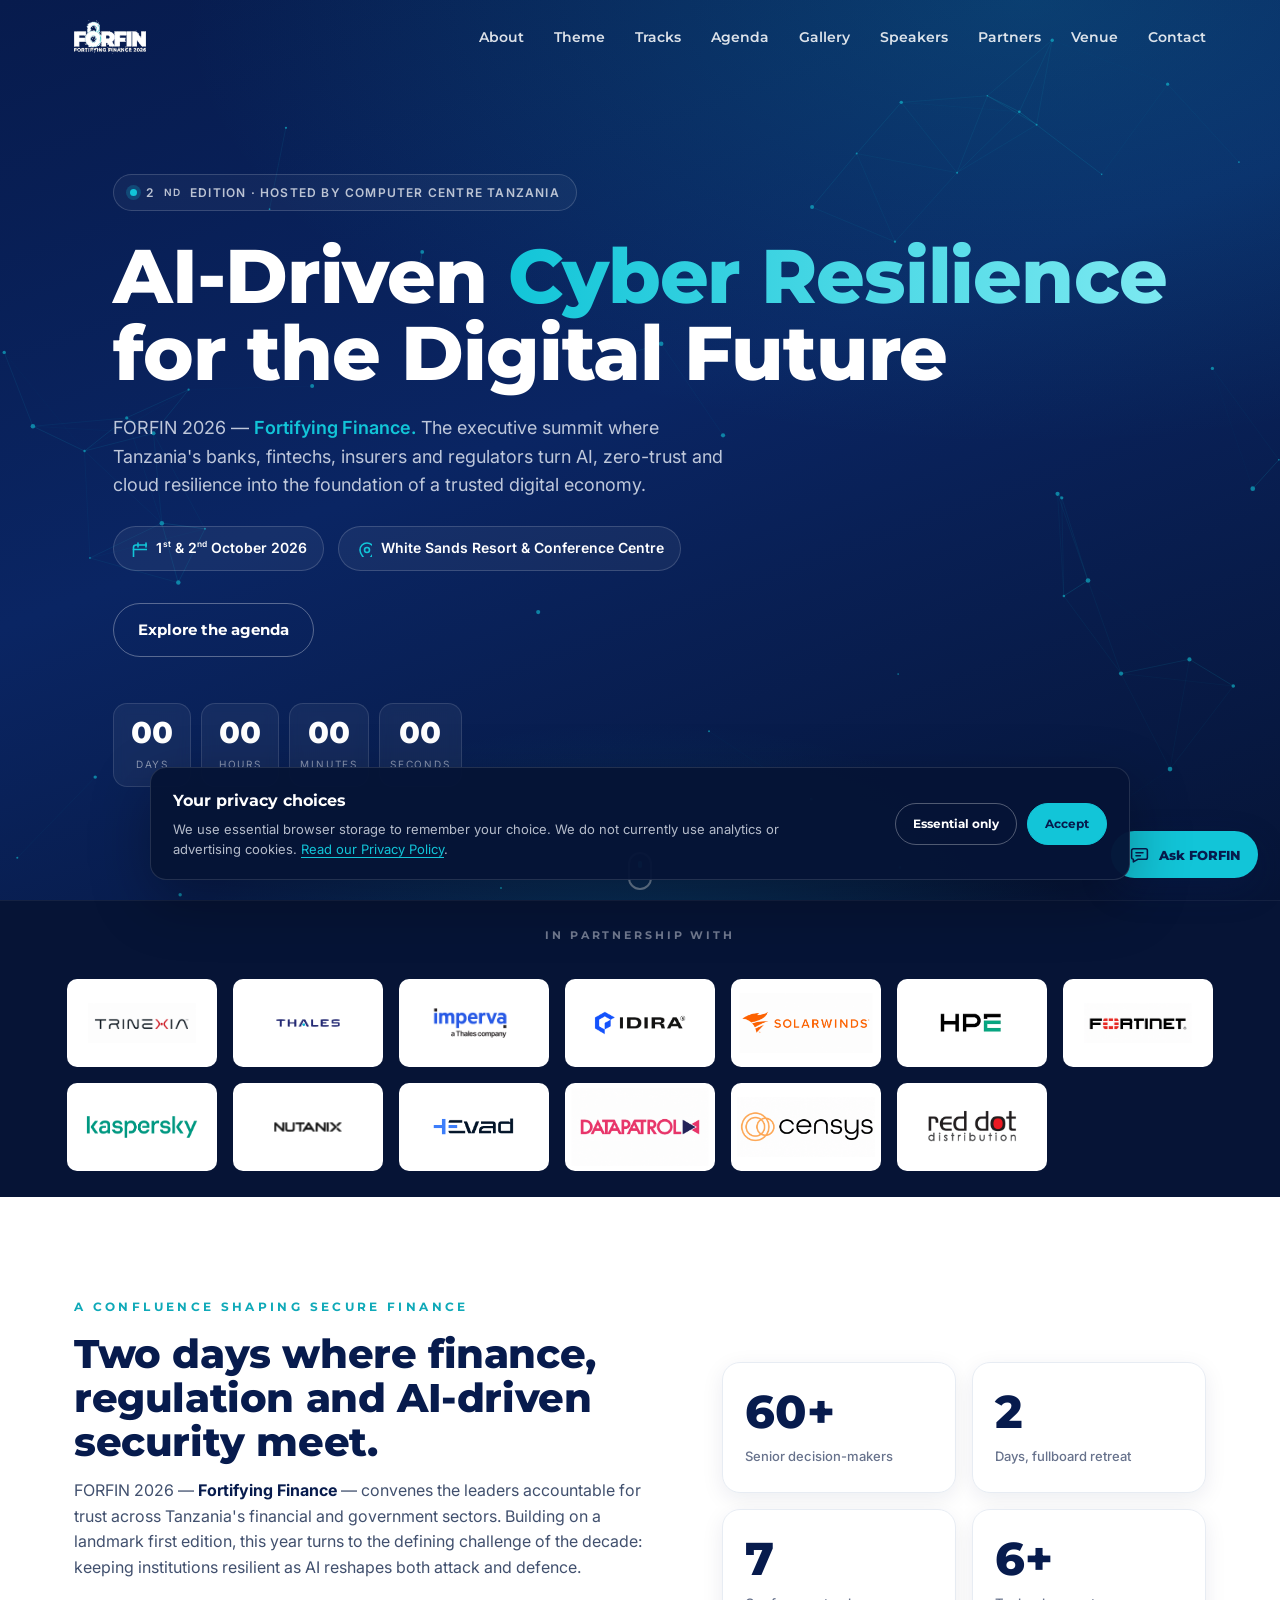
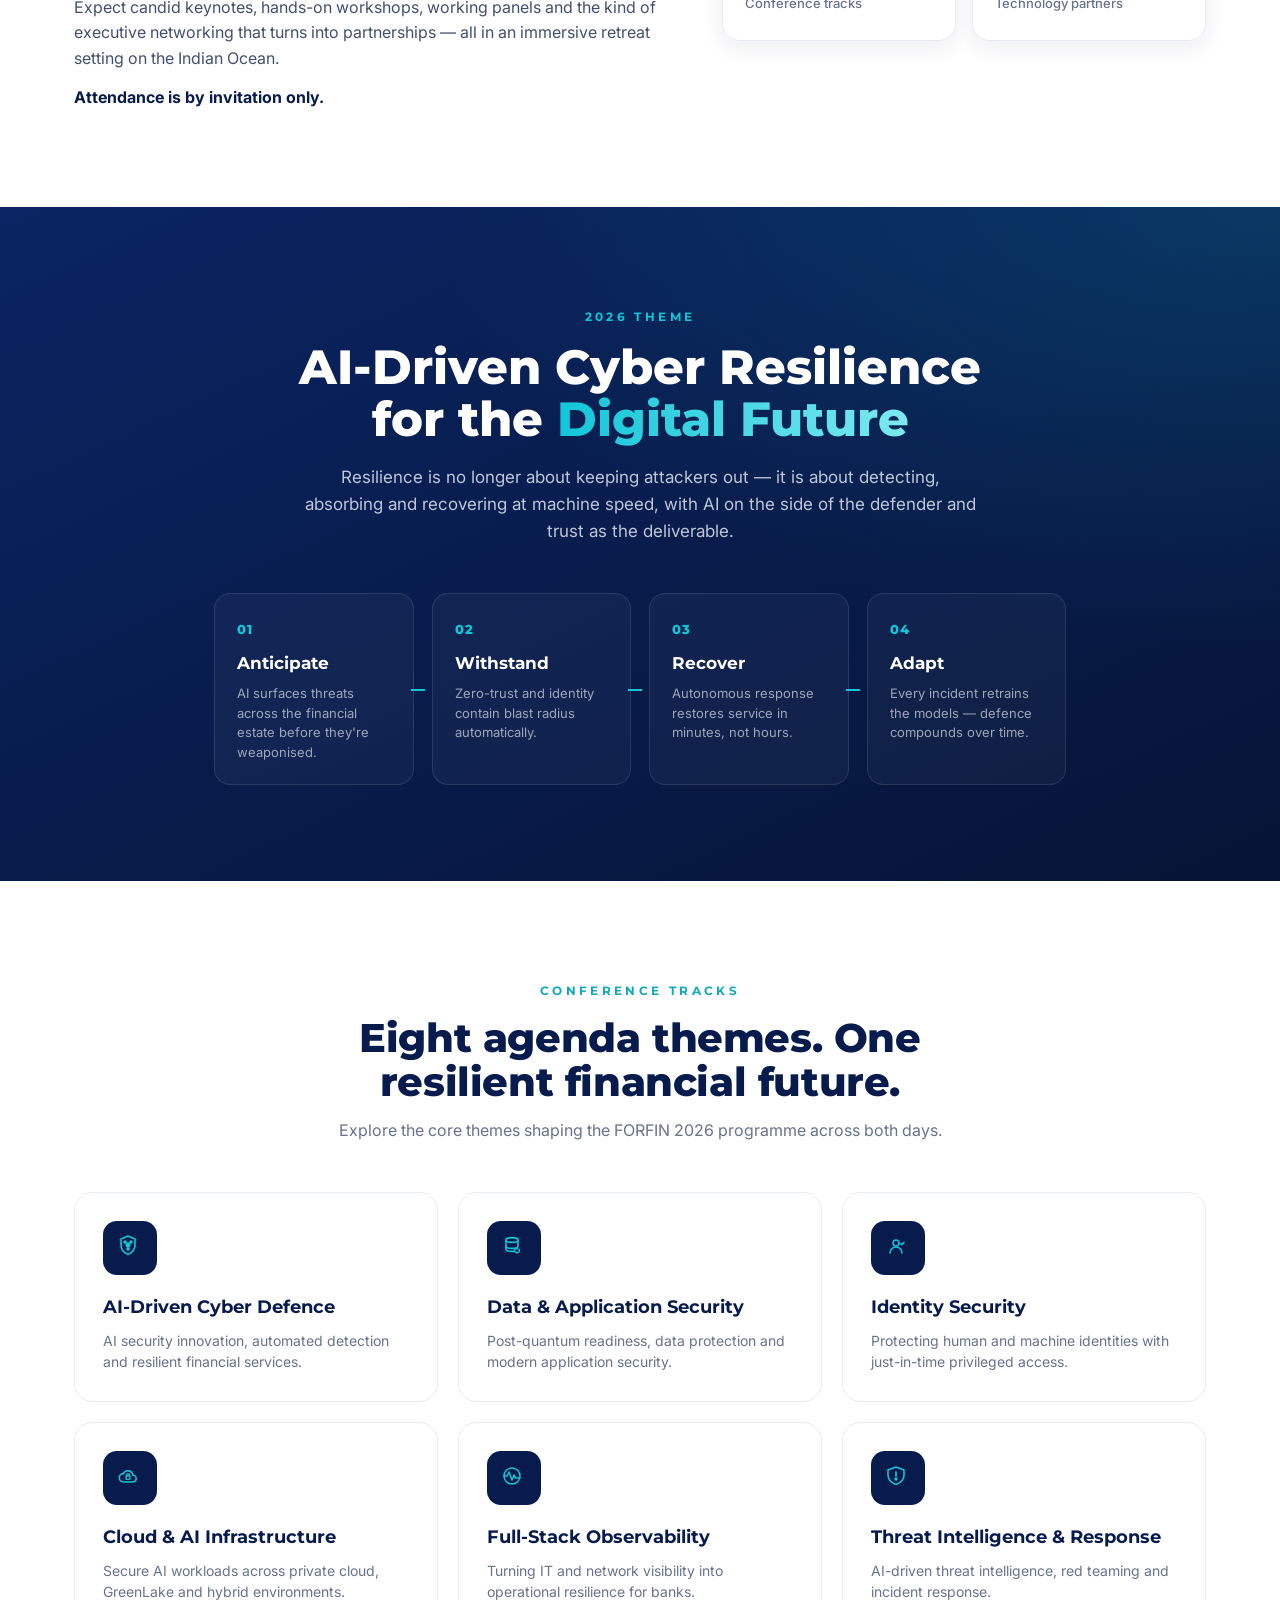
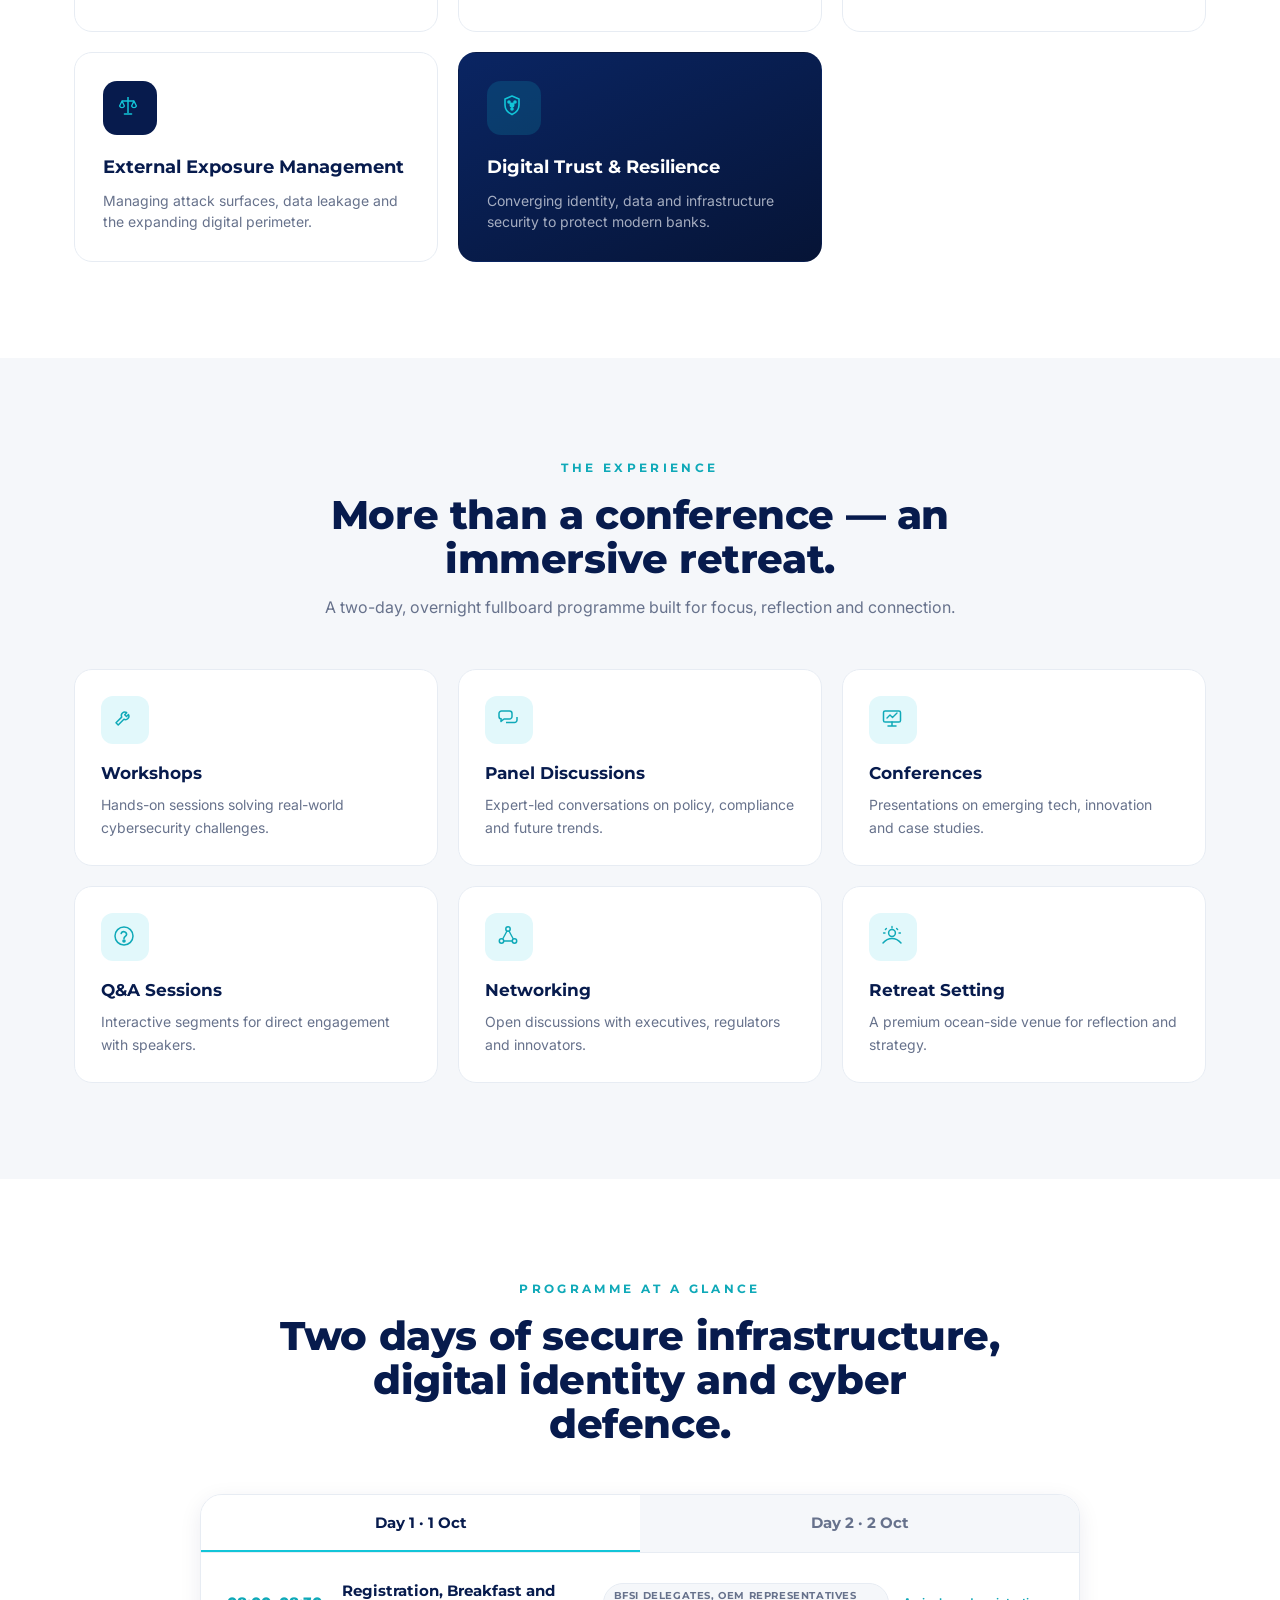
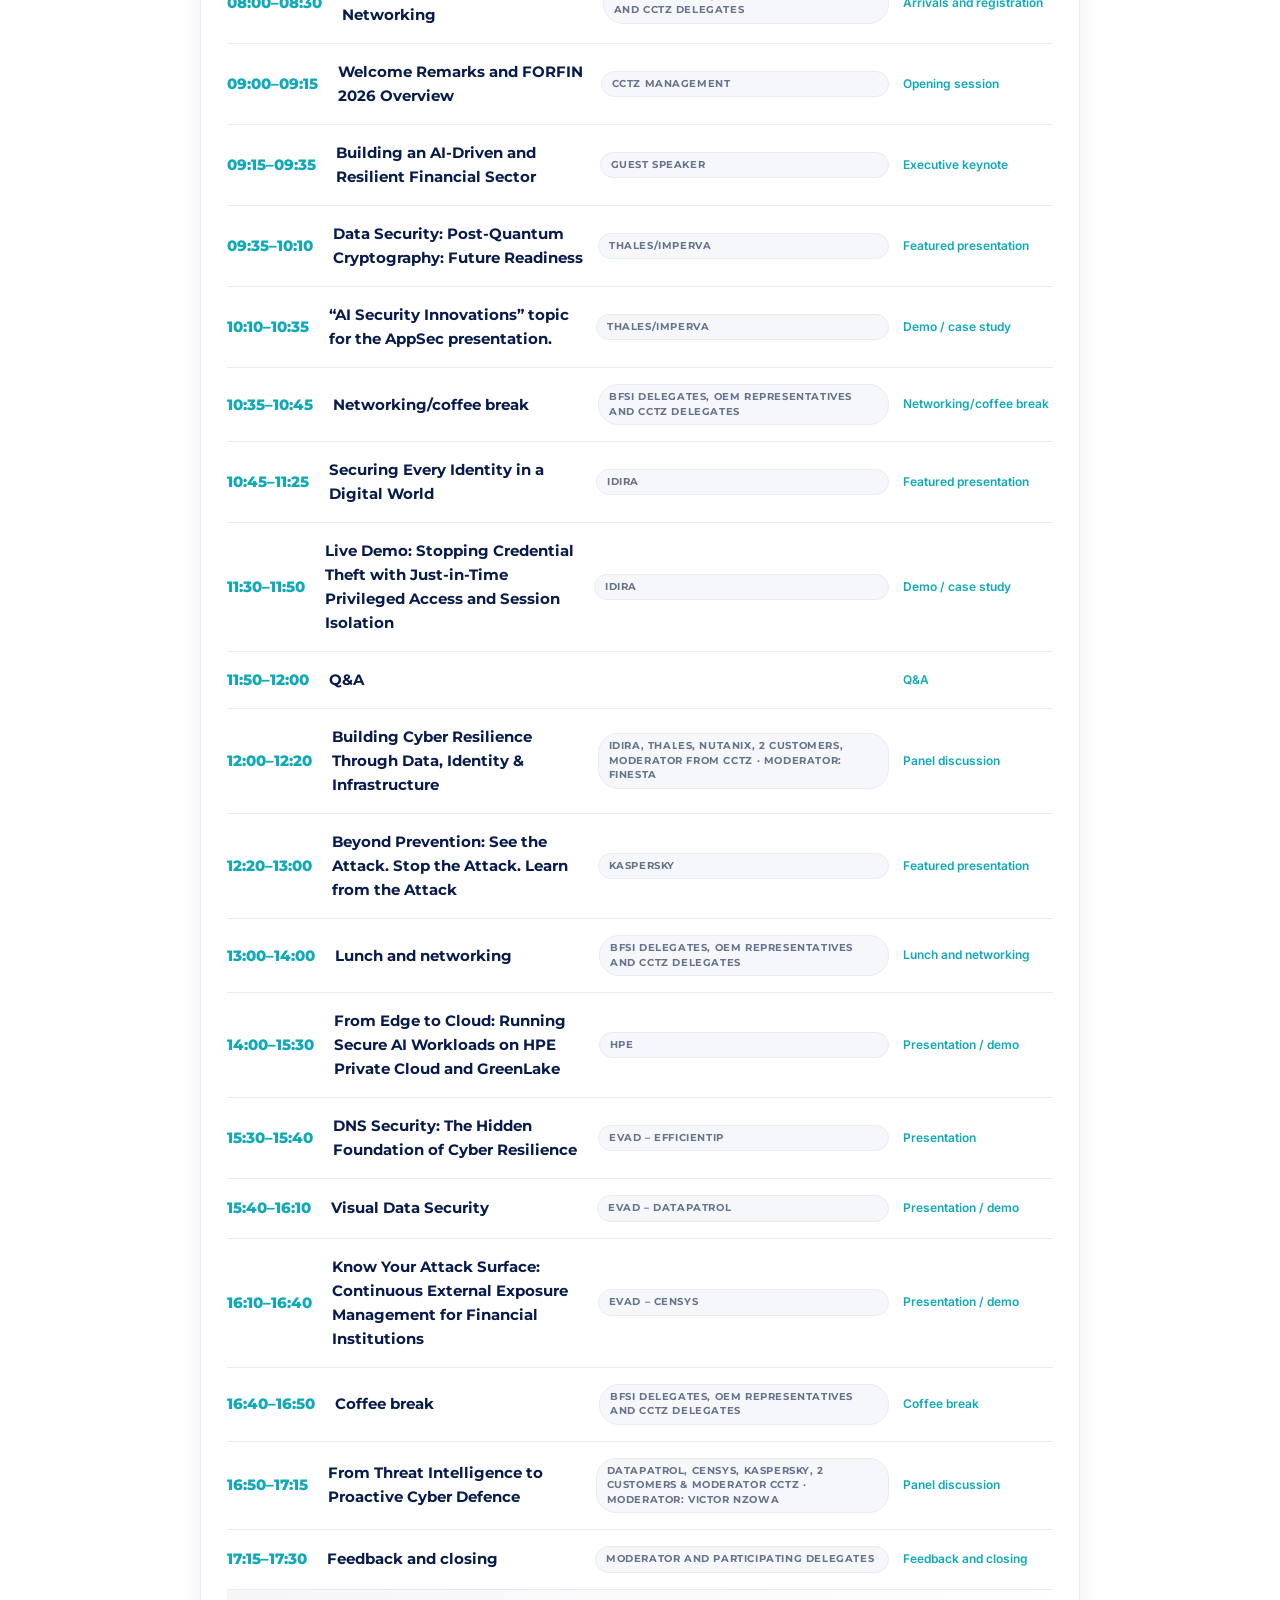
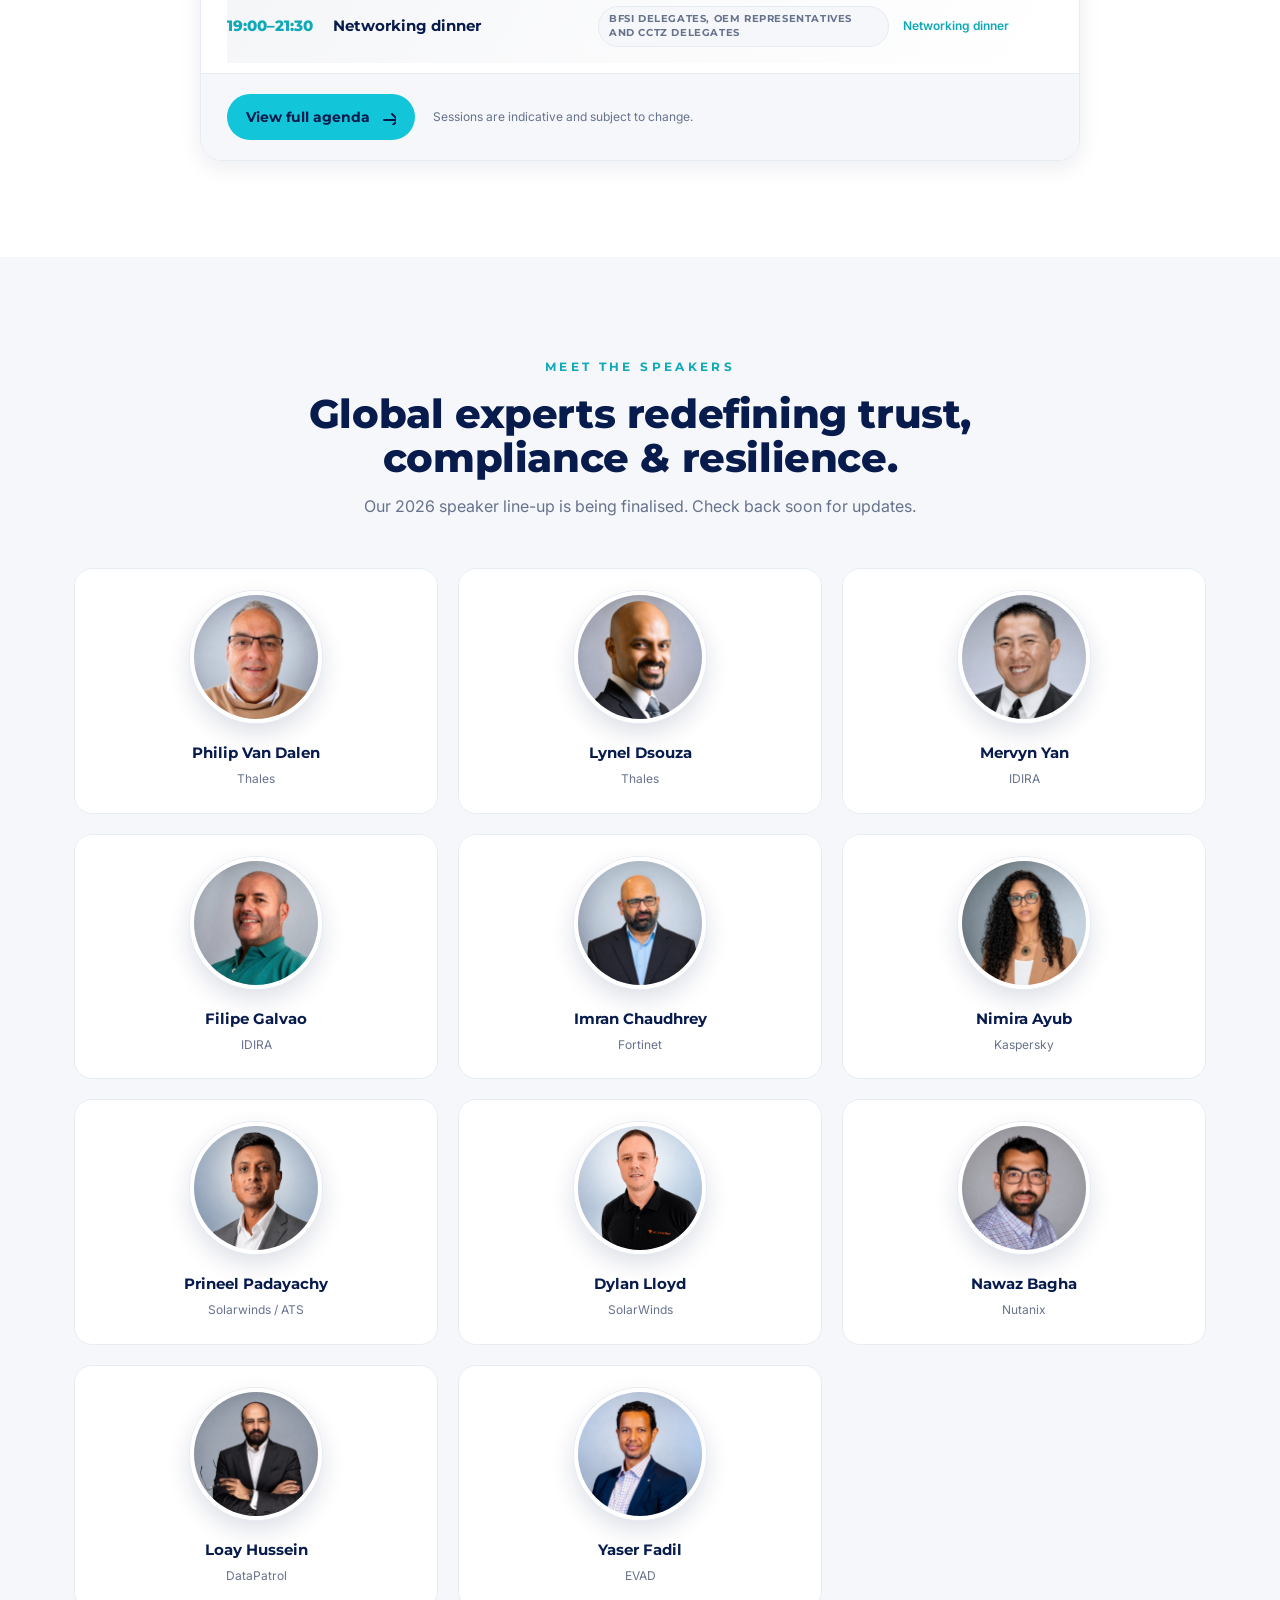
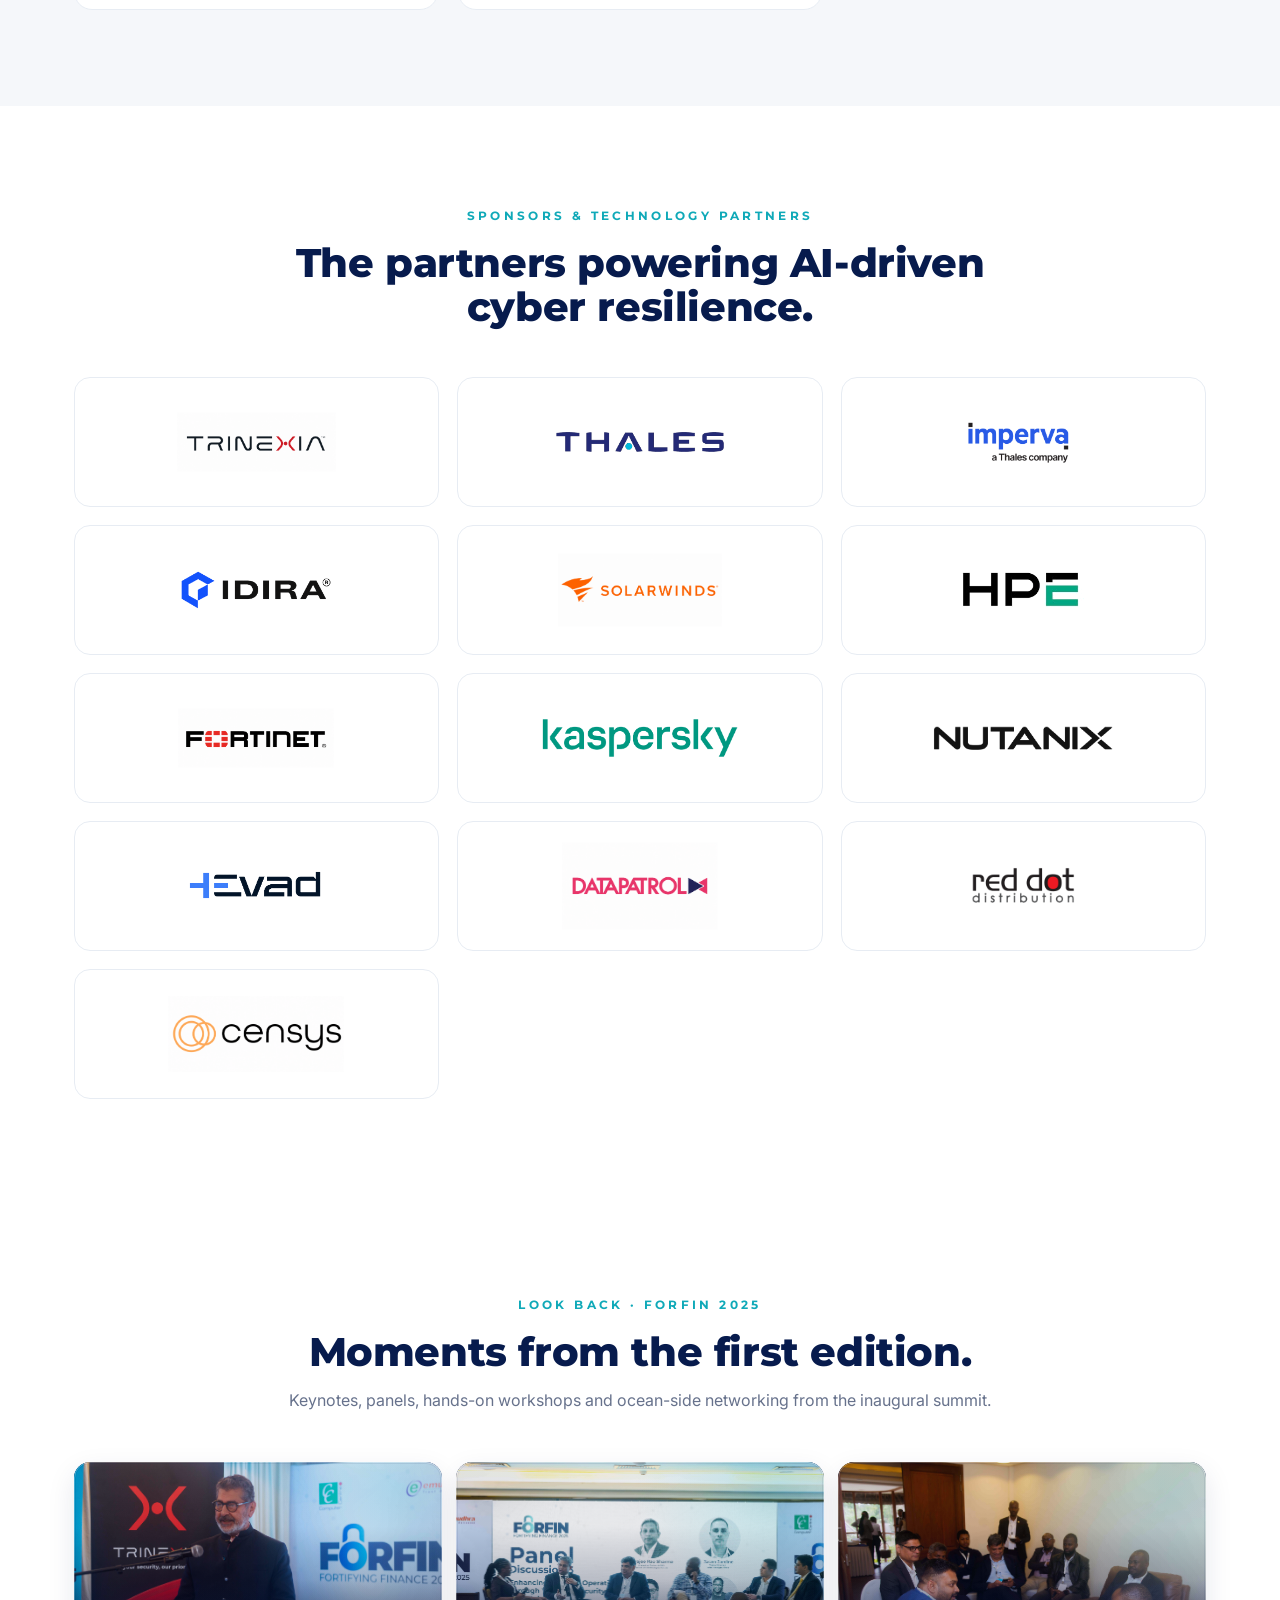
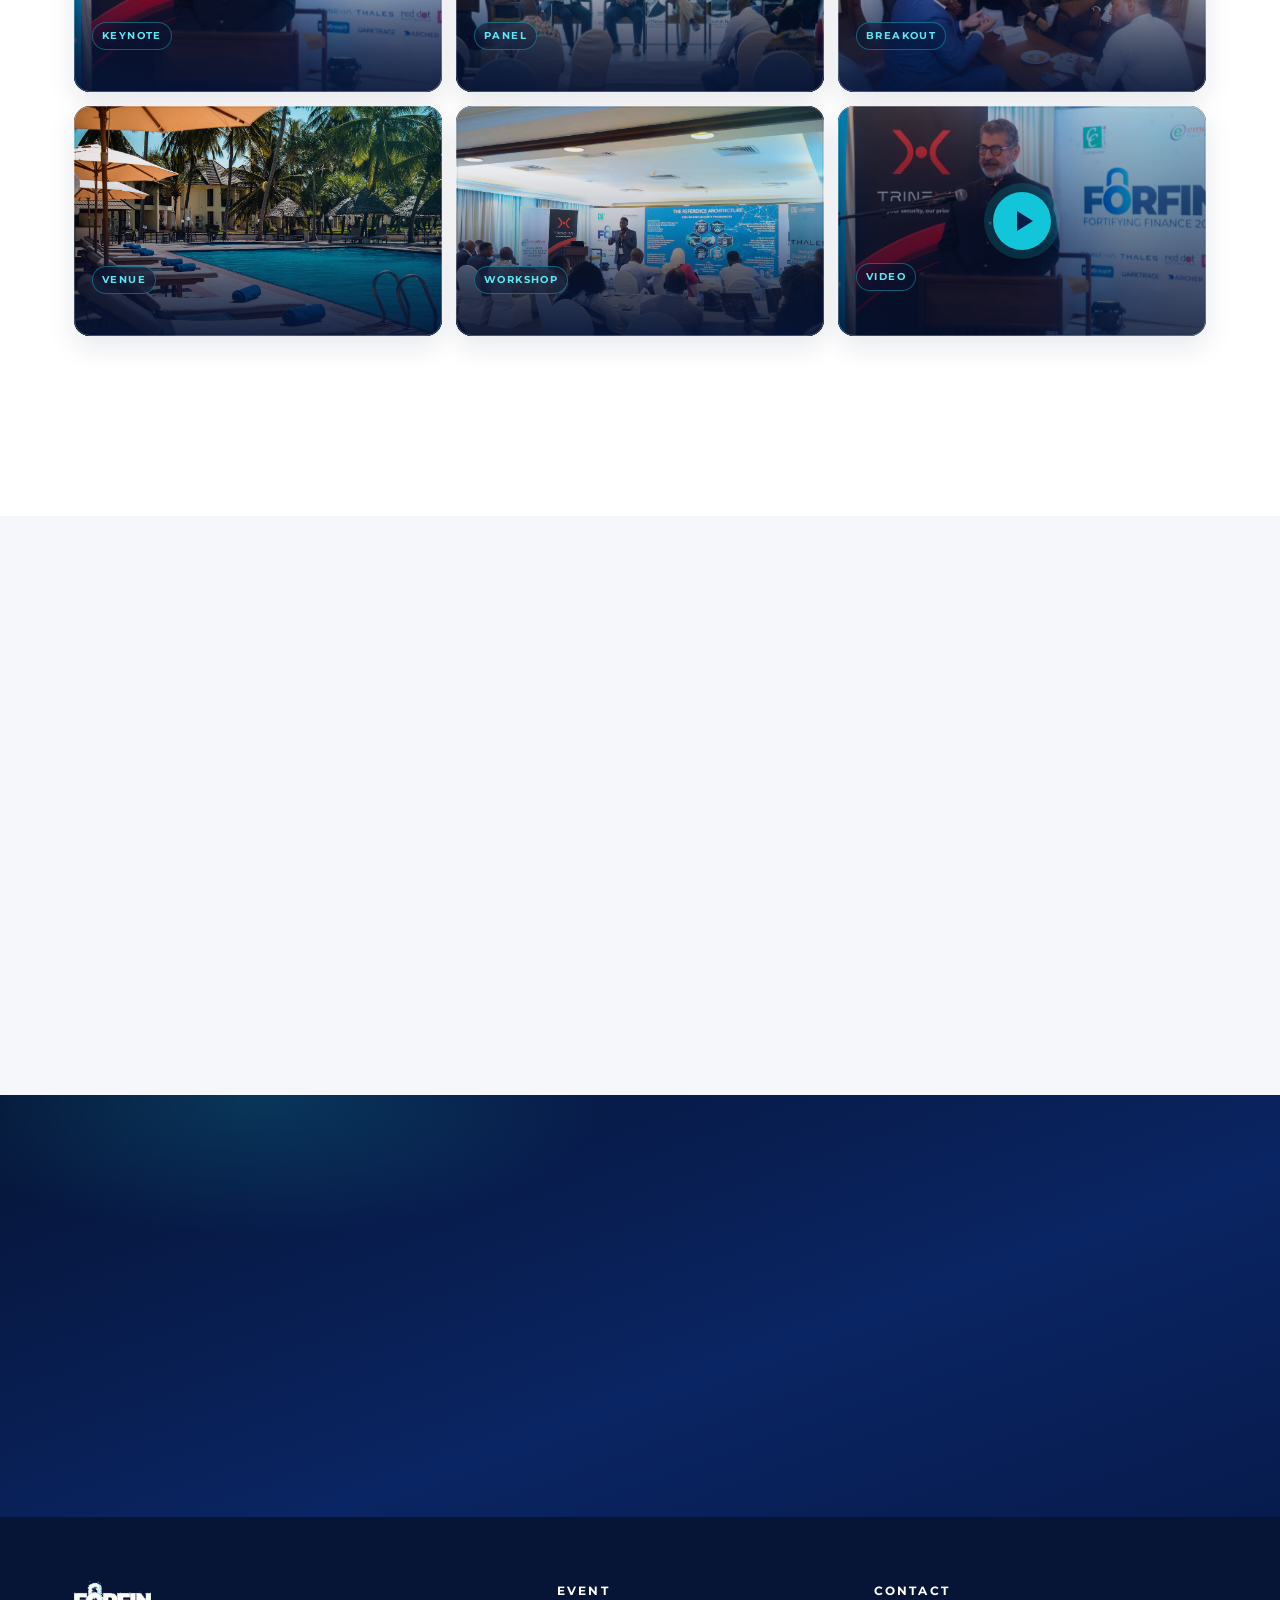
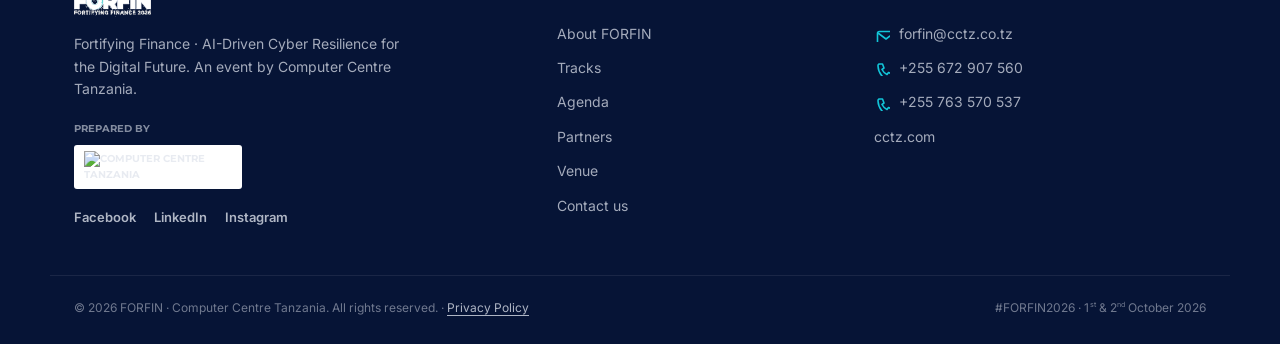
==== commit 1f33a176: "Update FORFIN website content and branding" ====
--- a/index.html
+++ b/index.html
@@ -102,6 +102,7 @@
       <span class="strip__logo"><img src="assets/sponsors/evad.png" alt="EVAD"></span>
       <span class="strip__logo"><img src="assets/sponsors/datapatrol.png" alt="DataPatrol"></span>
       <span class="strip__logo"><img src="assets/sponsors/censys.png" alt="Censys"></span>
+      <span class="strip__logo"><img src="assets/sponsors/reddotdistribution.png" alt="RedDot Distribution"></span>
     </div>
   </div>
 </section>
@@ -193,44 +194,44 @@
         <button class="tab" data-day="2">Day 2 · 2 Oct</button>
       </div>
       <div class="agenda__panel" data-panel="1">
-        <div class="ag-row"><span class="ag-time">08:00–08:30</span><div class="ag-body"><h4>Registration, Breakfast and Networking</h4><span class="ag-tag">BFSI Delegates, OEM Representatives and CCTZ Delegates</span></div></div>
-        <div class="ag-row"><span class="ag-time">09:00–09:15</span><div class="ag-body"><h4>Welcome Remarks and FORFIN 2026 Overview</h4><span class="ag-tag">CCTZ Management</span></div></div>
-        <div class="ag-row"><span class="ag-time">09:15–09:35</span><div class="ag-body"><h4>Building an AI-Driven and Resilient Financial Sector</h4><span class="ag-tag">Guest Speaker</span></div></div>
-        <div class="ag-row"><span class="ag-time">09:35–10:10</span><div class="ag-body"><h4>Data Security: Post-Quantum Cryptography: Future Readiness</h4><span class="ag-tag">Thales / Imperva</span></div></div>
-        <div class="ag-row"><span class="ag-time">10:10–10:35</span><div class="ag-body"><h4>“AI Security Innovations” topic for the AppSec presentation</h4><span class="ag-tag">Thales / Imperva</span></div></div>
-        <div class="ag-row"><span class="ag-time">10:35–10:45</span><div class="ag-body"><h4>N/A</h4><span class="ag-tag">BFSI Delegates, OEM Representatives and CCTZ Delegates</span></div></div>
-        <div class="ag-row"><span class="ag-time">10:45–11:25</span><div class="ag-body"><h4>Securing Every Identity in a Digital World</h4><span class="ag-tag">IDIRA</span></div></div>
-        <div class="ag-row"><span class="ag-time">11:30–11:50</span><div class="ag-body"><h4>Live Demo: Stopping Credential Theft with Just-in-Time Privileged Access and Session Isolation</h4><span class="ag-tag">IDIRA</span></div></div>
-        <div class="ag-row"><span class="ag-time">11:50–12:00</span><div class="ag-body"><h4>N/A</h4><span class="ag-tag">Q&amp;A</span></div></div>
-        <div class="ag-row"><span class="ag-time">12:00–12:20</span><div class="ag-body"><h4>Building Cyber Resilience Through Data, Identity &amp; Infrastructure</h4><span class="ag-tag">IDIRA, Thales, Nutanix, 2 Customers, Moderator from CCTZ</span></div></div>
-        <div class="ag-row"><span class="ag-time">12:20–13:00</span><div class="ag-body"><h4>Beyond Prevention: See the Attack. Stop the Attack. Learn from the Attack</h4><span class="ag-tag">Kaspersky</span></div></div>
-        <div class="ag-row"><span class="ag-time">13:00–14:00</span><div class="ag-body"><h4>N/A</h4><span class="ag-tag">BFSI Delegates, OEM Representatives and CCTZ Delegates</span></div></div>
-        <div class="ag-row"><span class="ag-time">14:00–15:30</span><div class="ag-body"><h4>From Edge to Cloud: Running Secure AI Workloads on HPE Private Cloud and GreenLake</h4><span class="ag-tag">HPE</span></div></div>
-        <div class="ag-row"><span class="ag-time">15:30–15:40</span><div class="ag-body"><h4>Cybersecurity Solutions &amp; Resilience</h4><span class="ag-tag">EVAD</span></div></div>
-        <div class="ag-row"><span class="ag-time">15:40–16:10</span><div class="ag-body"><h4>Visual Data Security</h4><span class="ag-tag">EVAD – DataPatrol</span></div></div>
-        <div class="ag-row"><span class="ag-time">16:10–16:40</span><div class="ag-body"><h4>Know Your Attack Surface: Continuous External Exposure Management for Financial Institutions</h4><span class="ag-tag">EVAD – Censys</span></div></div>
-        <div class="ag-row"><span class="ag-time">16:40–16:50</span><div class="ag-body"><h4>N/A</h4><span class="ag-tag">Coffee break · BFSI Delegates, OEM Representatives and CCTZ Delegates</span></div></div>
-        <div class="ag-row"><span class="ag-time">16:50–17:15</span><div class="ag-body"><h4>From Threat Intelligence to Proactive Cyber Defence</h4><span class="ag-tag">Panel discussion · DataPatrol, Censys, Kaspersky, 2 Customers &amp; Moderator CCTZ · Moderator: Victor Nzowa</span></div></div>
-        <div class="ag-row"><span class="ag-time">17:15–17:30</span><div class="ag-body"><h4>N/A</h4><span class="ag-tag">Feedback and closing · Moderator and Participating Delegates</span></div></div>
-        <div class="ag-row ag-row--star"><span class="ag-time">19:00–21:30</span><div class="ag-body"><h4>N/A</h4><span class="ag-tag">Networking dinner · BFSI Delegates, OEM Representatives and CCTZ Delegates</span></div></div>
+        <div class="ag-row"><span class="ag-time">08:00–08:30</span><div class="ag-body"><h4>Registration, Breakfast and Networking</h4><span class="ag-tag">BFSI Delegates, OEM Representatives and CCTZ Delegates</span><span class="ag-type">Arrivals and registration</span></div></div>
+        <div class="ag-row"><span class="ag-time">09:00–09:15</span><div class="ag-body"><h4>Welcome Remarks and FORFIN 2026 Overview</h4><span class="ag-tag">CCTZ Management</span><span class="ag-type">Opening session</span></div></div>
+        <div class="ag-row"><span class="ag-time">09:15–09:35</span><div class="ag-body"><h4>Building an AI-Driven and Resilient Financial Sector</h4><span class="ag-tag">Guest Speaker</span><span class="ag-type">Executive keynote</span></div></div>
+        <div class="ag-row"><span class="ag-time">09:35–10:10</span><div class="ag-body"><h4>Data Security: Post-Quantum Cryptography: Future Readiness</h4><span class="ag-tag">Thales/Imperva</span><span class="ag-type">Featured presentation</span></div></div>
+        <div class="ag-row"><span class="ag-time">10:10–10:35</span><div class="ag-body"><h4>“AI Security Innovations” topic for the AppSec presentation.</h4><span class="ag-tag">Thales/Imperva</span><span class="ag-type">Demo / case study</span></div></div>
+        <div class="ag-row"><span class="ag-time">10:35–10:45</span><div class="ag-body"><h4>Networking/coffee break</h4><span class="ag-tag">BFSI Delegates, OEM Representatives and CCTZ Delegates</span><span class="ag-type">Networking/coffee break</span></div></div>
+        <div class="ag-row"><span class="ag-time">10:45–11:25</span><div class="ag-body"><h4>Securing Every Identity in a Digital World</h4><span class="ag-tag">IDIRA</span><span class="ag-type">Featured presentation</span></div></div>
+        <div class="ag-row"><span class="ag-time">11:30–11:50</span><div class="ag-body"><h4>Live Demo: Stopping Credential Theft with Just-in-Time Privileged Access and Session Isolation</h4><span class="ag-tag">IDIRA</span><span class="ag-type">Demo / case study</span></div></div>
+        <div class="ag-row"><span class="ag-time">11:50–12:00</span><div class="ag-body"><h4>Q&amp;A</h4><span class="ag-type">Q&amp;A</span></div></div>
+        <div class="ag-row"><span class="ag-time">12:00–12:20</span><div class="ag-body"><h4>Building Cyber Resilience Through Data, Identity &amp; Infrastructure</h4><span class="ag-tag">IDIRA, Thales, NUTANIX, 2 Customers, Moderator from CCTZ · Moderator: Finesta</span><span class="ag-type">Panel discussion</span></div></div>
+        <div class="ag-row"><span class="ag-time">12:20–13:00</span><div class="ag-body"><h4>Beyond Prevention: See the Attack. Stop the Attack. Learn from the Attack</h4><span class="ag-tag">Kaspersky</span><span class="ag-type">Featured presentation</span></div></div>
+        <div class="ag-row"><span class="ag-time">13:00–14:00</span><div class="ag-body"><h4>Lunch and networking</h4><span class="ag-tag">BFSI Delegates, OEM Representatives and CCTZ Delegates</span><span class="ag-type">Lunch and networking</span></div></div>
+        <div class="ag-row"><span class="ag-time">14:00–15:30</span><div class="ag-body"><h4>From Edge to Cloud: Running Secure AI Workloads on HPE Private Cloud and GreenLake</h4><span class="ag-tag">HPE</span><span class="ag-type">Presentation / demo</span></div></div>
+        <div class="ag-row"><span class="ag-time">15:30–15:40</span><div class="ag-body"><h4>DNS Security: The Hidden Foundation of Cyber Resilience</h4><span class="ag-tag">EVAD – EfficientIP</span><span class="ag-type">Presentation</span></div></div>
+        <div class="ag-row"><span class="ag-time">15:40–16:10</span><div class="ag-body"><h4>Visual Data Security</h4><span class="ag-tag">EVAD – DataPatrol</span><span class="ag-type">Presentation / demo</span></div></div>
+        <div class="ag-row"><span class="ag-time">16:10–16:40</span><div class="ag-body"><h4>Know Your Attack Surface: Continuous External Exposure Management for Financial Institutions</h4><span class="ag-tag">EVAD – Censys</span><span class="ag-type">Presentation / demo</span></div></div>
+        <div class="ag-row"><span class="ag-time">16:40–16:50</span><div class="ag-body"><h4>Coffee break</h4><span class="ag-tag">BFSI Delegates, OEM Representatives and CCTZ Delegates</span><span class="ag-type">Coffee break</span></div></div>
+        <div class="ag-row"><span class="ag-time">16:50–17:15</span><div class="ag-body"><h4>From Threat Intelligence to Proactive Cyber Defence</h4><span class="ag-tag">DataPatrol, Censys, Kaspersky, 2 Customers &amp; Moderator CCTZ · Moderator: Victor Nzowa</span><span class="ag-type">Panel discussion</span></div></div>
+        <div class="ag-row"><span class="ag-time">17:15–17:30</span><div class="ag-body"><h4>Feedback and closing</h4><span class="ag-tag">Moderator and Participating Delegates</span><span class="ag-type">Feedback and closing</span></div></div>
+        <div class="ag-row ag-row--star"><span class="ag-time">19:00–21:30</span><div class="ag-body"><h4>Networking dinner</h4><span class="ag-tag">BFSI Delegates, OEM Representatives and CCTZ Delegates</span><span class="ag-type">Networking dinner</span></div></div>
       </div>
       <div class="agenda__panel" data-panel="2" hidden>
-        <div class="ag-row"><span class="ag-time">08:00–08:30</span><div class="ag-body"><h4>Breakfast and Executive Networking</h4><span class="ag-tag">BFSI Delegates, OEM Representatives and CCTZ Delegates</span></div></div>
-        <div class="ag-row"><span class="ag-time">08:30–08:40</span><div class="ag-body"><h4>Day One Recap and Day Two Introduction</h4><span class="ag-tag">CCTZ</span></div></div>
-        <div class="ag-row"><span class="ag-time">08:40–09:40</span><div class="ag-body"><h4>Observability — You can't secure what you can't see</h4><span class="ag-tag">ATS–SolarWinds</span></div></div>
-        <div class="ag-row"><span class="ag-time">09:40–10:00</span><div class="ag-body"><h4>Case Study – With CRDB</h4><span class="ag-tag">ATS–SolarWinds</span></div></div>
-        <div class="ag-row"><span class="ag-time">10:00–10:40</span><div class="ag-body"><h4>Cyber Security in the Era of AI</h4><span class="ag-tag">Fortinet</span></div></div>
-        <div class="ag-row"><span class="ag-time">10:40–11:00</span><div class="ag-body"><h4>Live Demo: Automating Threat Detection and Response Across the Fortinet Security Fabric with FortiAI</h4><span class="ag-tag">Fortinet</span></div></div>
-        <div class="ag-row"><span class="ag-time">11:00–11:15</span><div class="ag-body"><h4>N/A</h4><span class="ag-tag">BFSI Delegates, OEM Representatives and CCTZ Delegates</span></div></div>
-        <div class="ag-row"><span class="ag-time">11:15–12:15</span><div class="ag-body"><h4>Nutanix Cloud Platform – Migrating from Legacy VMware Environments</h4><span class="ag-tag">Nutanix</span></div></div>
-        <div class="ag-row"><span class="ag-time">12:15–13:15</span><div class="ag-body"><h4>Computer Centre BFSI portfolio</h4><span class="ag-tag">CCTZ</span></div></div>
-        <div class="ag-row"><span class="ag-time">13:15–14:15</span><div class="ag-body"><h4>N/A</h4><span class="ag-tag">BFSI Delegates, OEM Representatives and CCTZ Delegates</span></div></div>
-        <div class="ag-row"><span class="ag-time">14:15–14:45</span><div class="ag-body"><h4>Detect, Respond, Recover: Building the Intelligent Security Operation</h4><span class="ag-tag">Fortinet, SolarWinds, CRDB &amp; CCTZ Moderator: Emmanuela</span></div></div>
-        <div class="ag-row"><span class="ag-time">14:45–15:15</span><div class="ag-body"><h4>N/A</h4><span class="ag-tag">BFSI Delegates, OEM Representatives and CCTZ Delegates</span></div></div>
-        <div class="ag-row"><span class="ag-time">15:15–16:15</span><div class="ag-body"><h4>Breakout Sessions</h4><span class="ag-tag"></span></div></div>
-        <div class="ag-row"><span class="ag-time">16:15–16:20</span><div class="ag-body"><h4>FORFIN 2026 Key Outcomes and Recommended Next Steps</h4><span class="ag-tag">CCTZ</span></div></div>
-        <div class="ag-row"><span class="ag-time">16:20–16:25</span><div class="ag-body"><h4>Appreciation and Closing Remarks</h4><span class="ag-tag">CEO</span></div></div>
-        <div class="ag-row ag-row--star"><span class="ag-time">16:25</span><div class="ag-body"><h4>N/A</h4><span class="ag-tag">Group Photo by the beach</span></div></div>
+        <div class="ag-row"><span class="ag-time">08:00–08:30</span><div class="ag-body"><h4>Breakfast and Executive Networking</h4><span class="ag-tag">BFSI Delegates, OEM Representatives and CCTZ Delegates</span><span class="ag-type">Breakfast</span></div></div>
+        <div class="ag-row"><span class="ag-time">08:30–08:40</span><div class="ag-body"><h4>Day One Recap and Day Two Introduction</h4><span class="ag-tag">CCTZ</span><span class="ag-type">Opening session</span></div></div>
+        <div class="ag-row"><span class="ag-time">08:40–09:40</span><div class="ag-body"><h4>Observability - You can't secure what you can't see</h4><span class="ag-tag">ATS–SolarWinds</span><span class="ag-type">Featured presentation</span></div></div>
+        <div class="ag-row"><span class="ag-time">09:40–10:00</span><div class="ag-body"><h4>Case Study- With CRDB</h4><span class="ag-tag">ATS–SolarWinds</span><span class="ag-type">Case Study</span></div></div>
+        <div class="ag-row"><span class="ag-time">10:00–10:40</span><div class="ag-body"><h4>Cyber Security in the Era of AI</h4><span class="ag-tag">Fortinet</span><span class="ag-type">Featured presentation</span></div></div>
+        <div class="ag-row"><span class="ag-time">10:40–11:00</span><div class="ag-body"><h4>Live Demo: Automating Threat Detection and Response Across the Fortinet Security Fabric with FortiAI</h4><span class="ag-tag">Fortinet</span><span class="ag-type">Demo Session</span></div></div>
+        <div class="ag-row"><span class="ag-time">11:00–11:15</span><div class="ag-body"><h4>Coffee Break</h4><span class="ag-tag">BFSI Delegates, OEM Representatives and CCTZ Delegates</span><span class="ag-type">Coffee Break</span></div></div>
+        <div class="ag-row"><span class="ag-time">11:15–12:15</span><div class="ag-body"><h4>Nutanix Cloud Platform - Migrating from Legacy VMware Environments</h4><span class="ag-tag">Nutanix</span><span class="ag-type">Featured presentation</span></div></div>
+        <div class="ag-row"><span class="ag-time">12:15–13:15</span><div class="ag-body"><h4>Computer Centre BFSI portfolio</h4><span class="ag-tag">CCTZ</span><span class="ag-type">Featured presentation</span></div></div>
+        <div class="ag-row"><span class="ag-time">13:15–14:15</span><div class="ag-body"><h4>Lunch</h4><span class="ag-tag">BFSI Delegates, OEM Representatives and CCTZ Delegates</span><span class="ag-type">Lunch</span></div></div>
+        <div class="ag-row"><span class="ag-time">14:15–14:45</span><div class="ag-body"><h4>Detect, Respond, Recover: Building the Intelligent Security Operation</h4><span class="ag-tag">Fortinet, SolarWinds, CRDB &amp; 1 Customer, CCTZ Moderator</span><span class="ag-type">Panel discussion · Moderator: Emmanuela</span></div></div>
+        <div class="ag-row"><span class="ag-time">14:45–15:15</span><div class="ag-body"><h4>Q&amp;A/QUIZ/Games</h4><span class="ag-tag">BFSI Delegates, OEM Representatives and CCTZ Delegates</span><span class="ag-type">Q&amp;A/QUIZ/Games</span></div></div>
+        <div class="ag-row"><span class="ag-time">15:15–16:15</span><div class="ag-body"><h4>BreakOut Sessions</h4></div></div>
+        <div class="ag-row"><span class="ag-time">16:15–16:20</span><div class="ag-body"><h4>FORFIN 2026 Key Outcomes and Recommended Next Steps</h4><span class="ag-tag">CCTZ</span><span class="ag-type">Summary of day 2</span></div></div>
+        <div class="ag-row"><span class="ag-time">16:20–16:25</span><div class="ag-body"><h4>Appreciation and Closing Remarks</h4><span class="ag-tag">CEO</span><span class="ag-type">Closing Remarks session - CEO</span></div></div>
+        <div class="ag-row ag-row--star"><span class="ag-time">16:25</span><div class="ag-body"><h4>Group Photo by the beach</h4><span class="ag-type">Group Photo by the beach</span></div></div>
       </div>
       <div class="agenda__foot">
         <a href="agenda.html" class="btn btn--primary btn--sm">View full agenda <svg class="ico"><use href="#i-arrow"/></svg></a>
@@ -256,6 +257,7 @@
       <div class="spk"><img class="spk__photo" src="assets/speakers/optimized/speaker-07.jpg" alt="Imran Chaudhrey" loading="lazy" decoding="async"><h4>Imran Chaudhrey</h4><span>Fortinet</span></div>
       <div class="spk"><img class="spk__photo" src="assets/speakers/optimized/speaker-08.jpg" alt="Nimira Ayub" loading="lazy" decoding="async"><h4>Nimira Ayub</h4><span>Kaspersky</span></div>
       <div class="spk"><img class="spk__photo" src="assets/speakers/Prineel_Official.png" alt="Prineel Padayachy" loading="lazy" decoding="async"><h4>Prineel Padayachy</h4><span>Solarwinds / ATS</span></div>
+      <div class="spk"><img class="spk__photo" src="assets/speakers/Dylan Lloyd.png" alt="Dylan Lloyd" loading="lazy" decoding="async"><h4>Dylan Lloyd</h4><span>SolarWinds</span></div>
       <div class="spk"><img class="spk__photo" src="assets/speakers/optimized/speaker-02.jpg" alt="Nawaz Bagha" loading="lazy" decoding="async"><h4>Nawaz Bagha</h4><span>Nutanix</span></div>
       <div class="spk"><img class="spk__photo" src="assets/speakers/optimized/speaker-05.jpg" alt="Loay Hussein" loading="lazy" decoding="async"><h4>Loay Hussein</h4><span>DataPatrol</span></div>
       <div class="spk"><img class="spk__photo" src="assets/speakers/optimized/yaser-fadil.jpg" alt="Yaser Fadil" loading="lazy" decoding="async"><h4>Yaser Fadil</h4><span>EVAD</span></div>
@@ -283,6 +285,7 @@
       <div class="plogo"><img src="assets/sponsors/nutanix.png" alt="Nutanix"></div>
       <div class="plogo"><img src="assets/sponsors/evad.png" alt="EVAD"></div>
       <div class="plogo"><img src="assets/sponsors/datapatrol.png" alt="DataPatrol"></div>
+      <div class="plogo"><img src="assets/sponsors/reddotdistribution.png" alt="RedDot Distribution"></div>
       <div class="plogo"><img src="assets/sponsors/censys.png" alt="Censys"></div>
     </div>
   </div>
@@ -359,9 +362,10 @@
     <div class="footer__brand">
       <img src="assets/forfin-logo-white.png" alt="FORFIN 2026">
       <p>Fortifying Finance · AI-Driven Cyber Resilience for the Digital Future. An event by Computer Centre Tanzania.</p>
+      <a class="footer__organizer" href="https://cctz.com/" target="_blank" rel="noopener"><span>Prepared by</span><img src="https://cctz.com/wp-content/uploads/2025/01/CC-Logo-Website.png" alt="Computer Centre Tanzania"></a>
       <div class="footer__social">
-        <a href="https://www.facebook.com/ComputerCentreTZ" target="_blank" rel="noopener">Facebook</a>
-        <a href="https://www.linkedin.com/company/cctz/" target="_blank" rel="noopener">LinkedIn</a>
+        <a href="https://www.facebook.com/" target="_blank" rel="noopener">Facebook</a>
+        <a href="https://www.linkedin.com/in/computer-centre-tanzania/?isSelfProfile=true" target="_blank" rel="noopener">LinkedIn</a>
         <a href="https://www.instagram.com/computercentretanzania/" target="_blank" rel="noopener">Instagram</a>
       </div>
     </div>
--- a/css/styles.css
+++ b/css/styles.css
@@ -166,6 +166,7 @@
 .ag-body{display:flex;align-items:center;justify-content:space-between;gap:14px;flex:1;flex-wrap:wrap;min-width:0}
 .ag-body h4{font-size:15px;color:var(--navy);font-weight:700;flex:1 1 220px;min-width:0}
 .ag-tag{display:inline-block;max-width:100%;font-family:"Montserrat";font-size:10px;font-weight:700;letter-spacing:.06em;text-transform:uppercase;color:var(--muted);background:var(--gray);border:1px solid var(--line);padding:5px 10px;border-radius:20px;white-space:normal;line-height:1.45;overflow-wrap:anywhere;flex:1 1 260px}
+.ag-type{flex:0 1 150px;color:var(--cyan-deep);font-size:12px;font-weight:600;line-height:1.4}
 .ag-row--star{background:linear-gradient(120deg,rgba(7,27,77,.04),transparent)}
 .ag-row--star h4{color:var(--navy)}
 .agenda__foot{display:flex;align-items:center;gap:18px;padding:20px 26px;background:var(--gray);border-top:1px solid var(--line);flex-wrap:wrap}
@@ -237,6 +238,8 @@
 .footer__inner{display:grid;grid-template-columns:1.6fr 1fr 1.2fr;gap:40px}
 .footer__brand img{height:36px;margin-bottom:16px}
 .footer__brand p{font-size:14px;max-width:340px;line-height:1.6}
+.footer__organizer{display:inline-flex;flex-direction:column;align-items:flex-start;gap:8px;margin-top:20px;color:rgba(217,222,232,.6);font-family:"Montserrat";font-size:10px;font-weight:700;text-transform:uppercase;text-decoration:none}
+.footer__brand .footer__organizer img{display:block;width:168px;height:auto;margin:0;padding:6px 10px;background:#fff;border-radius:3px}
 .footer__social{display:flex;gap:18px;margin-top:18px}
 .footer__social a{font-size:13px;font-weight:600;color:rgba(217,222,232,.8)}
 .footer__social a:hover{color:var(--cyan)}
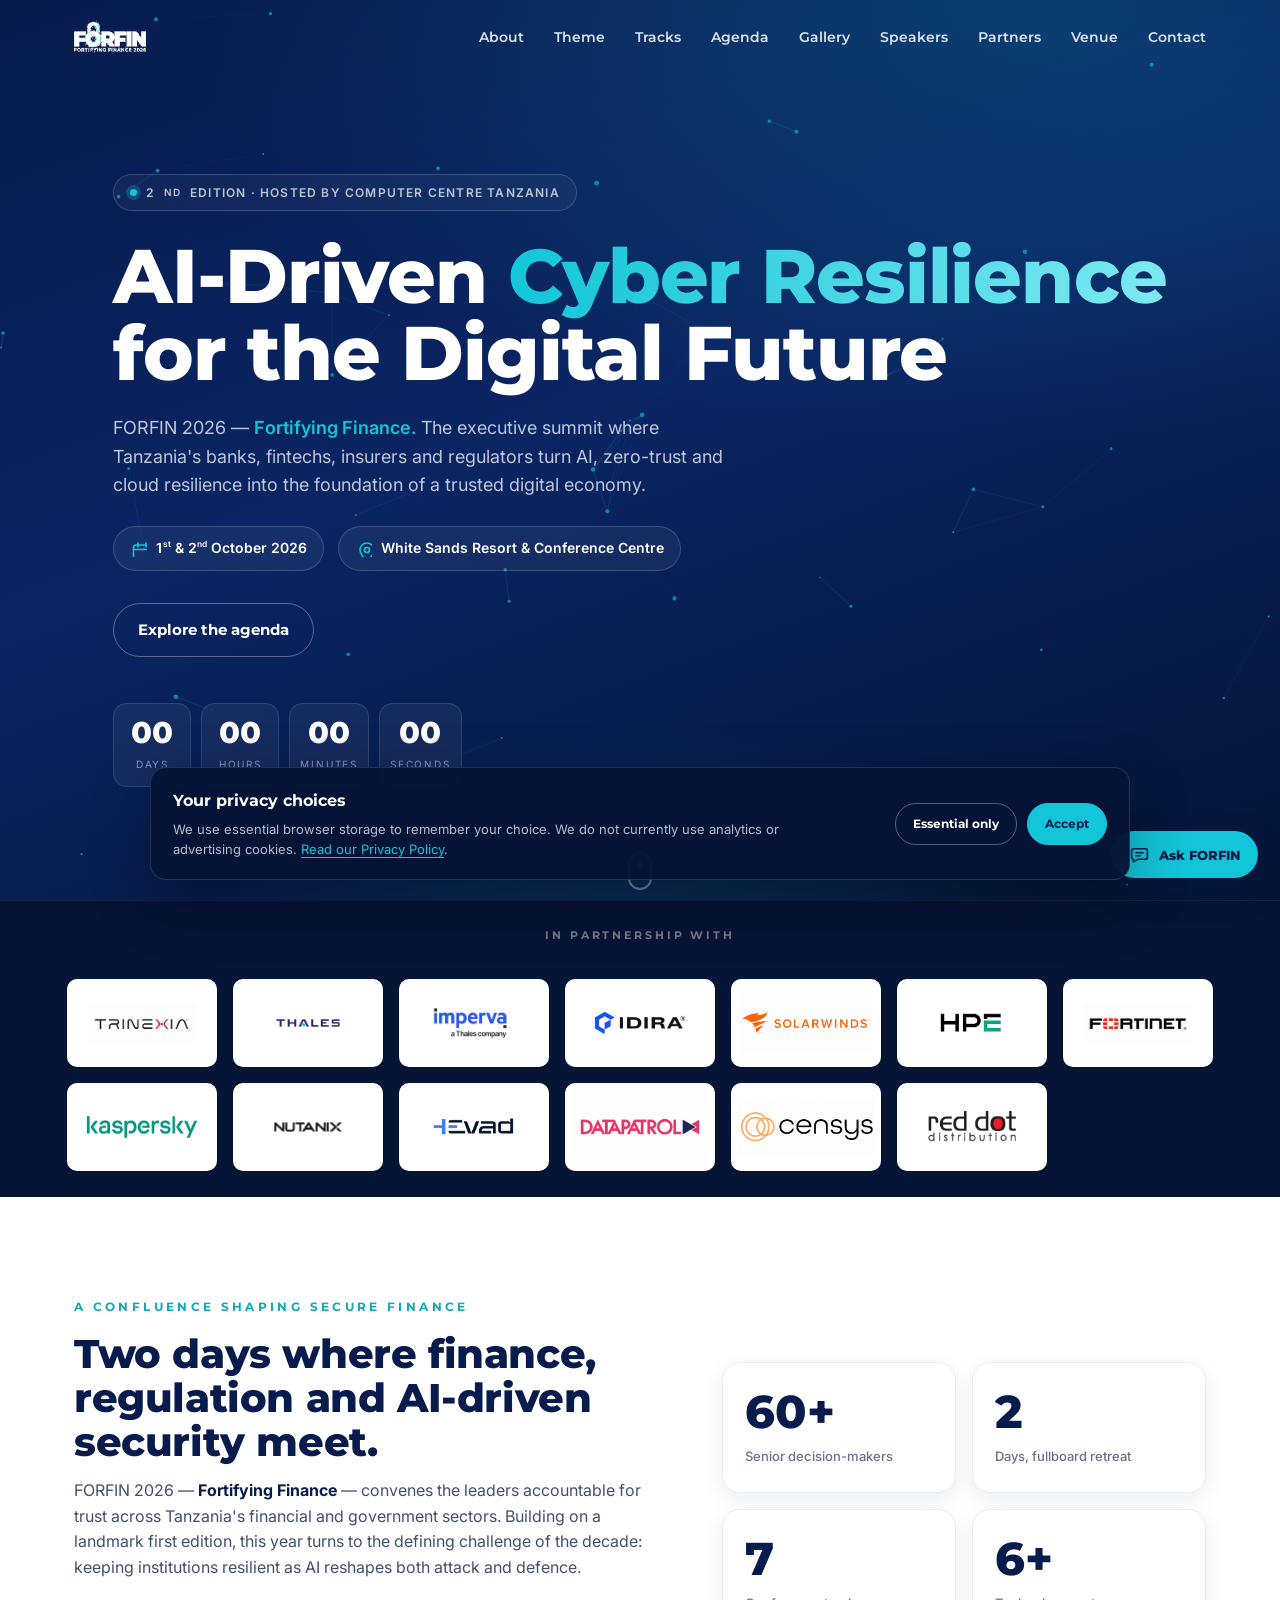
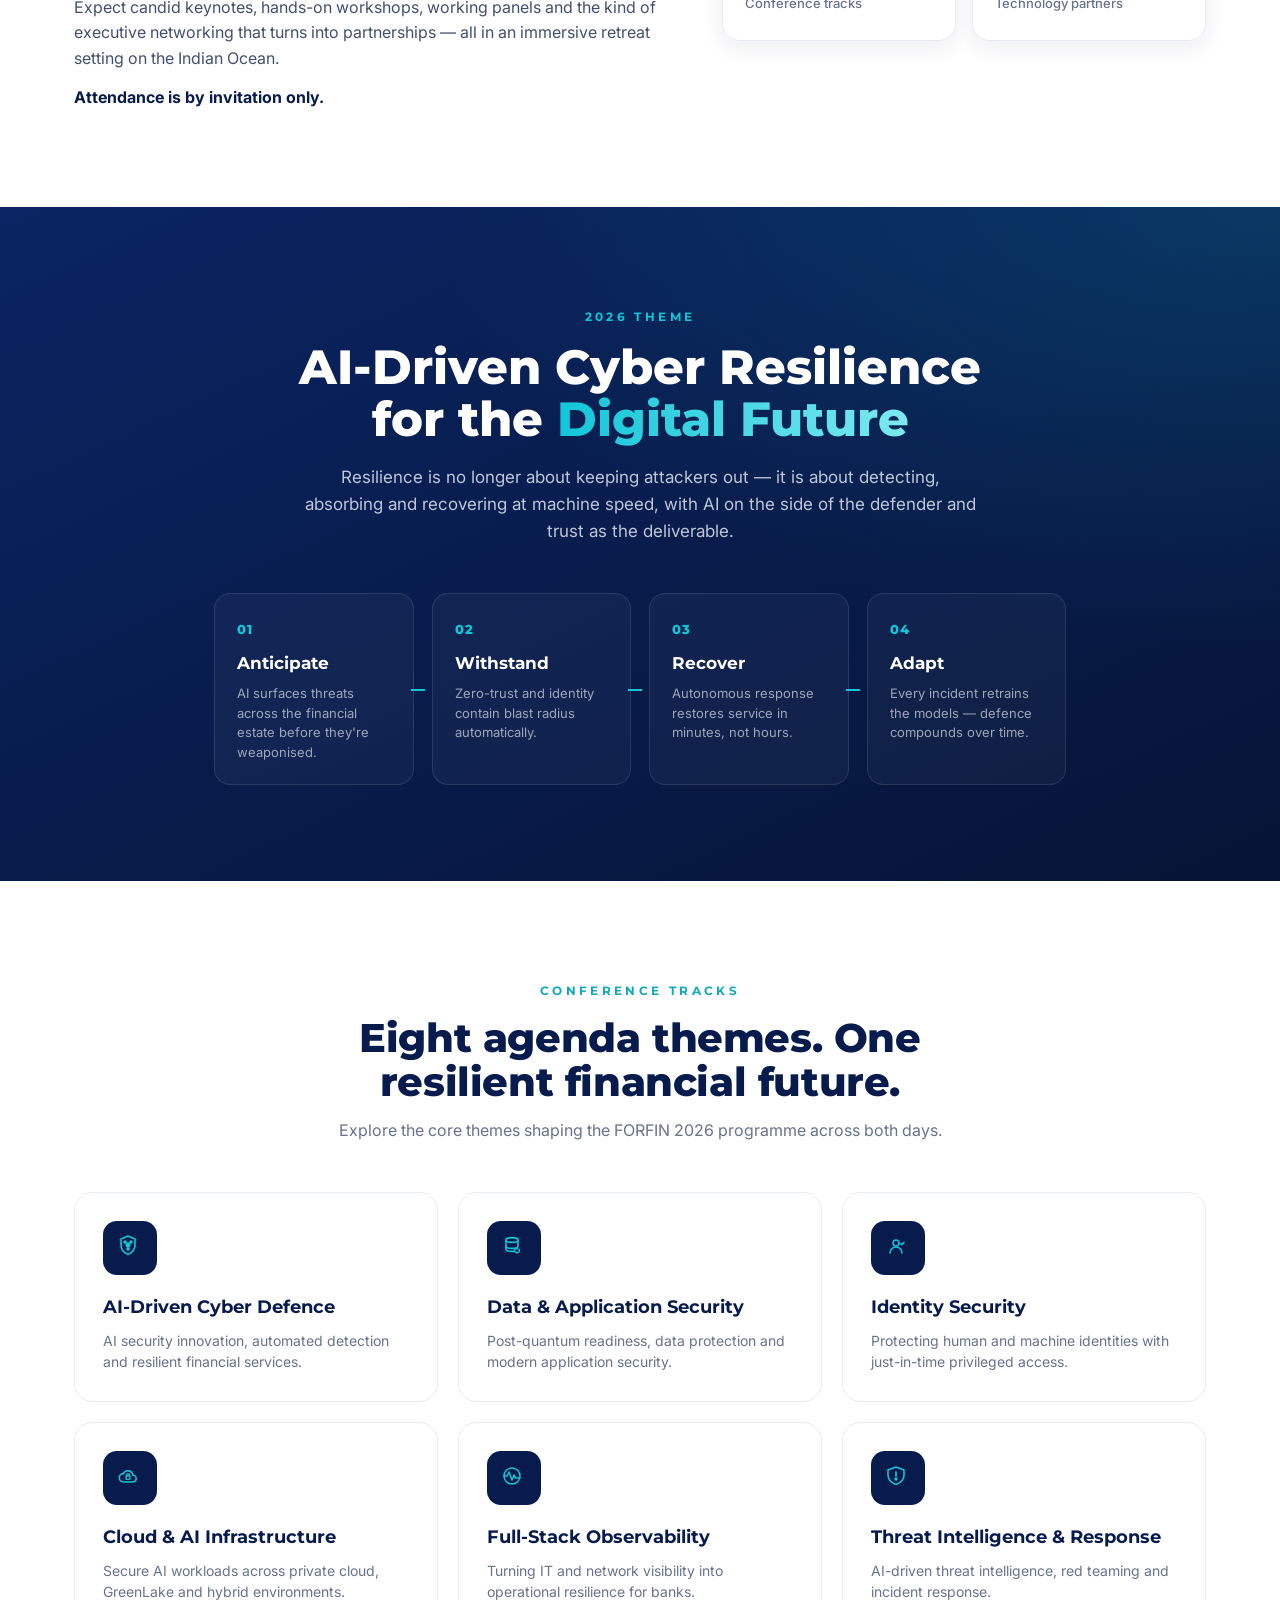
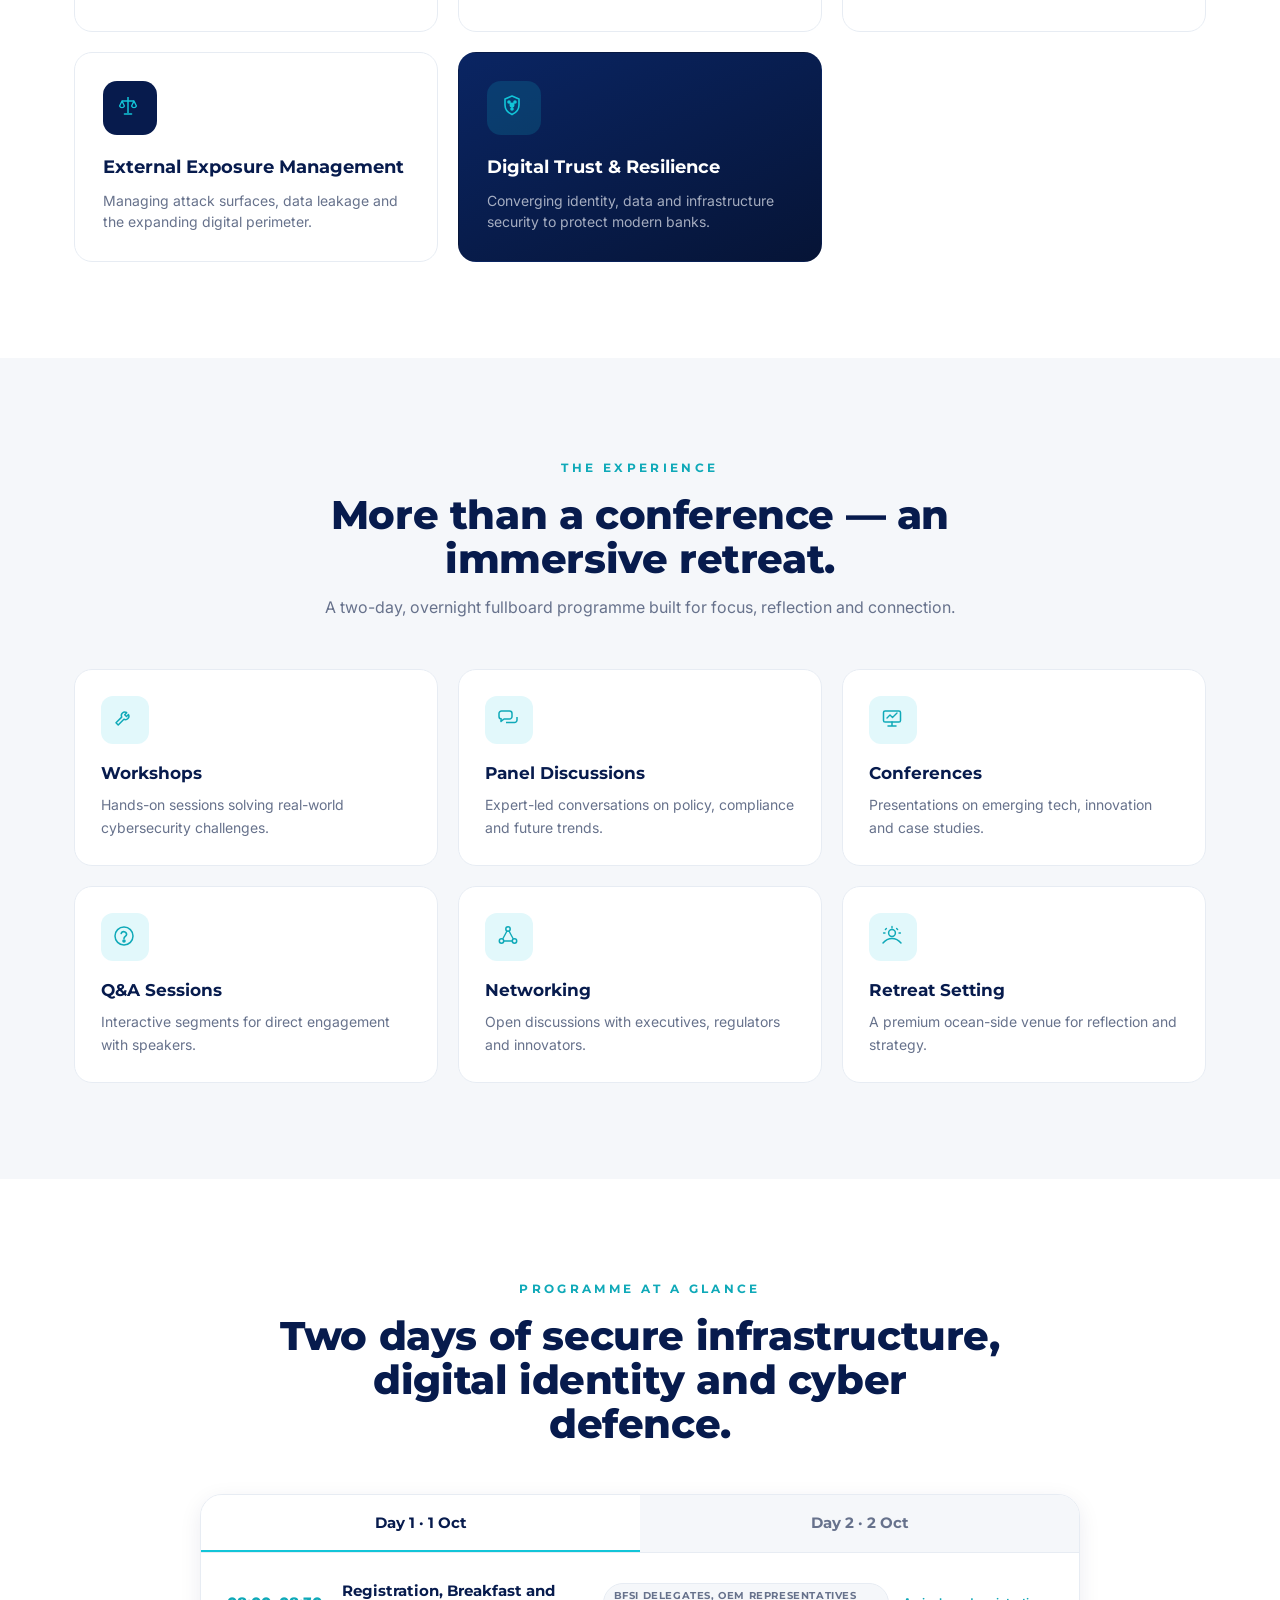
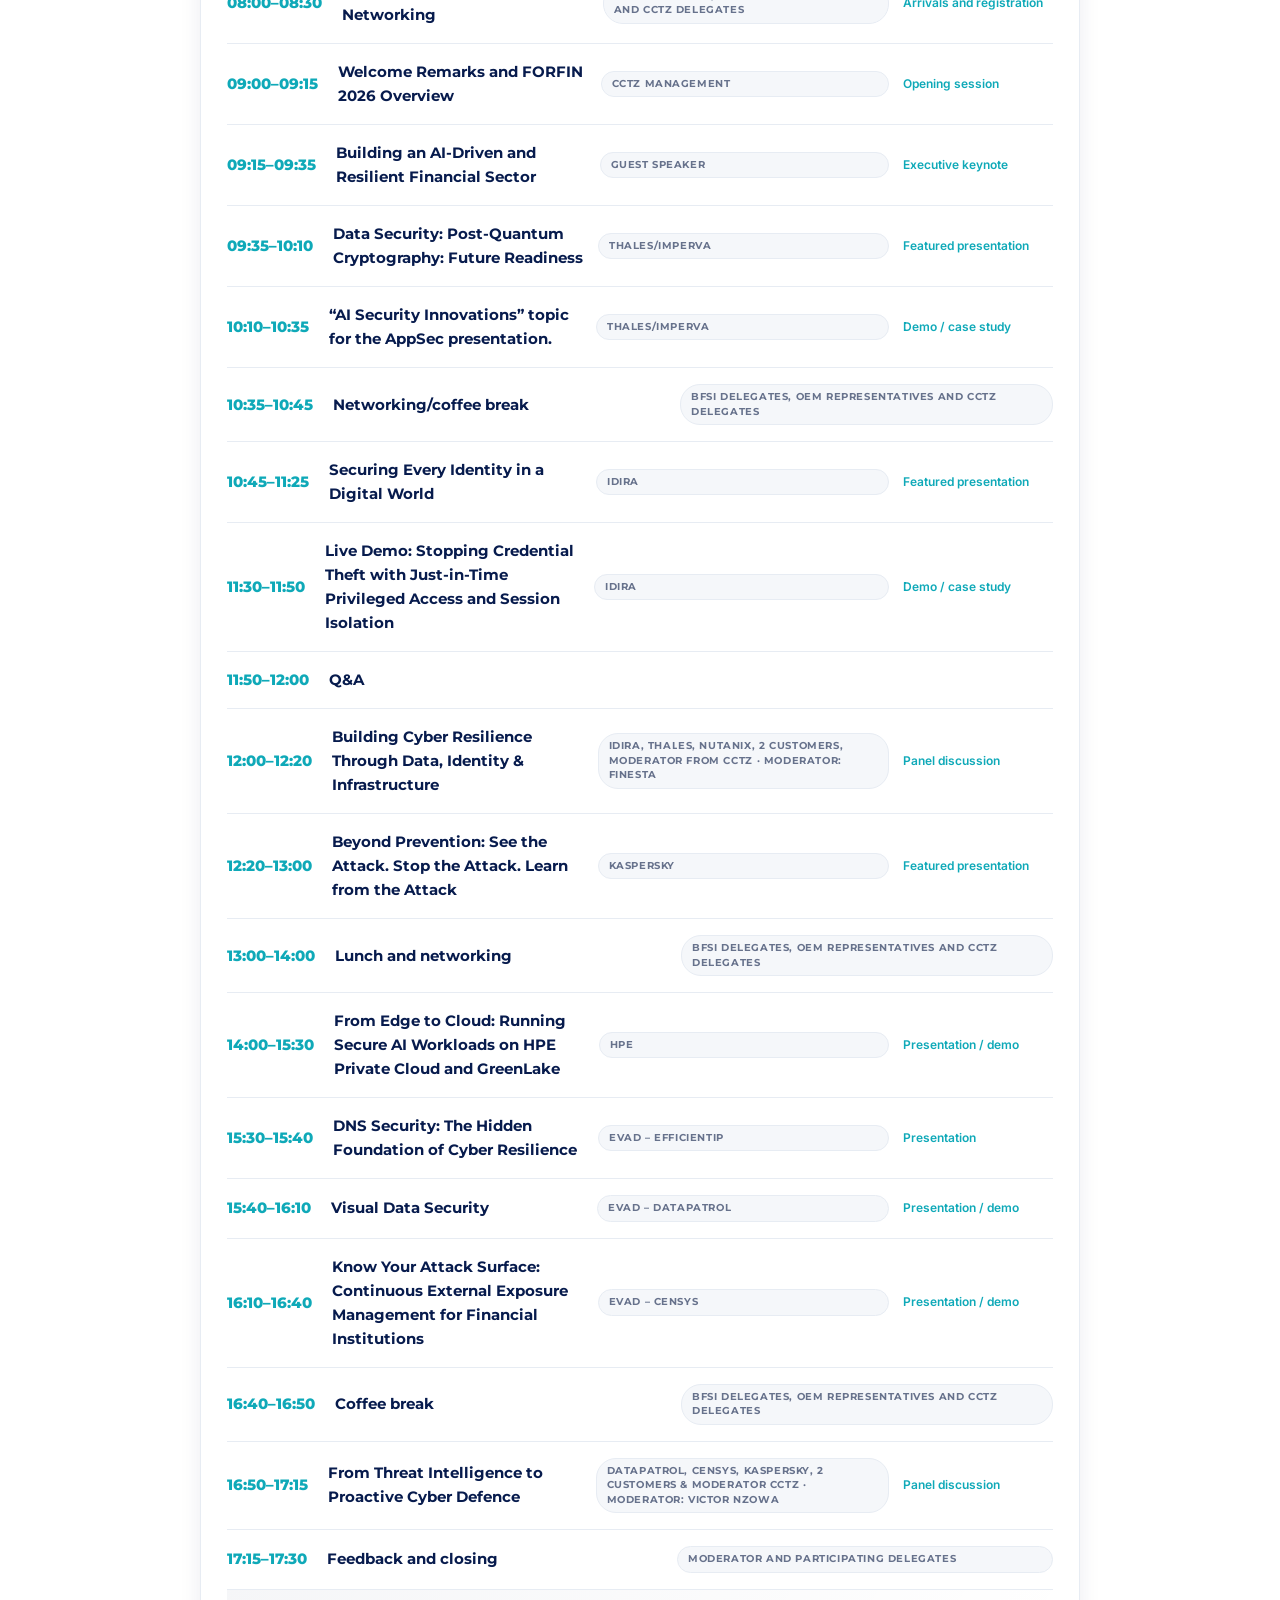
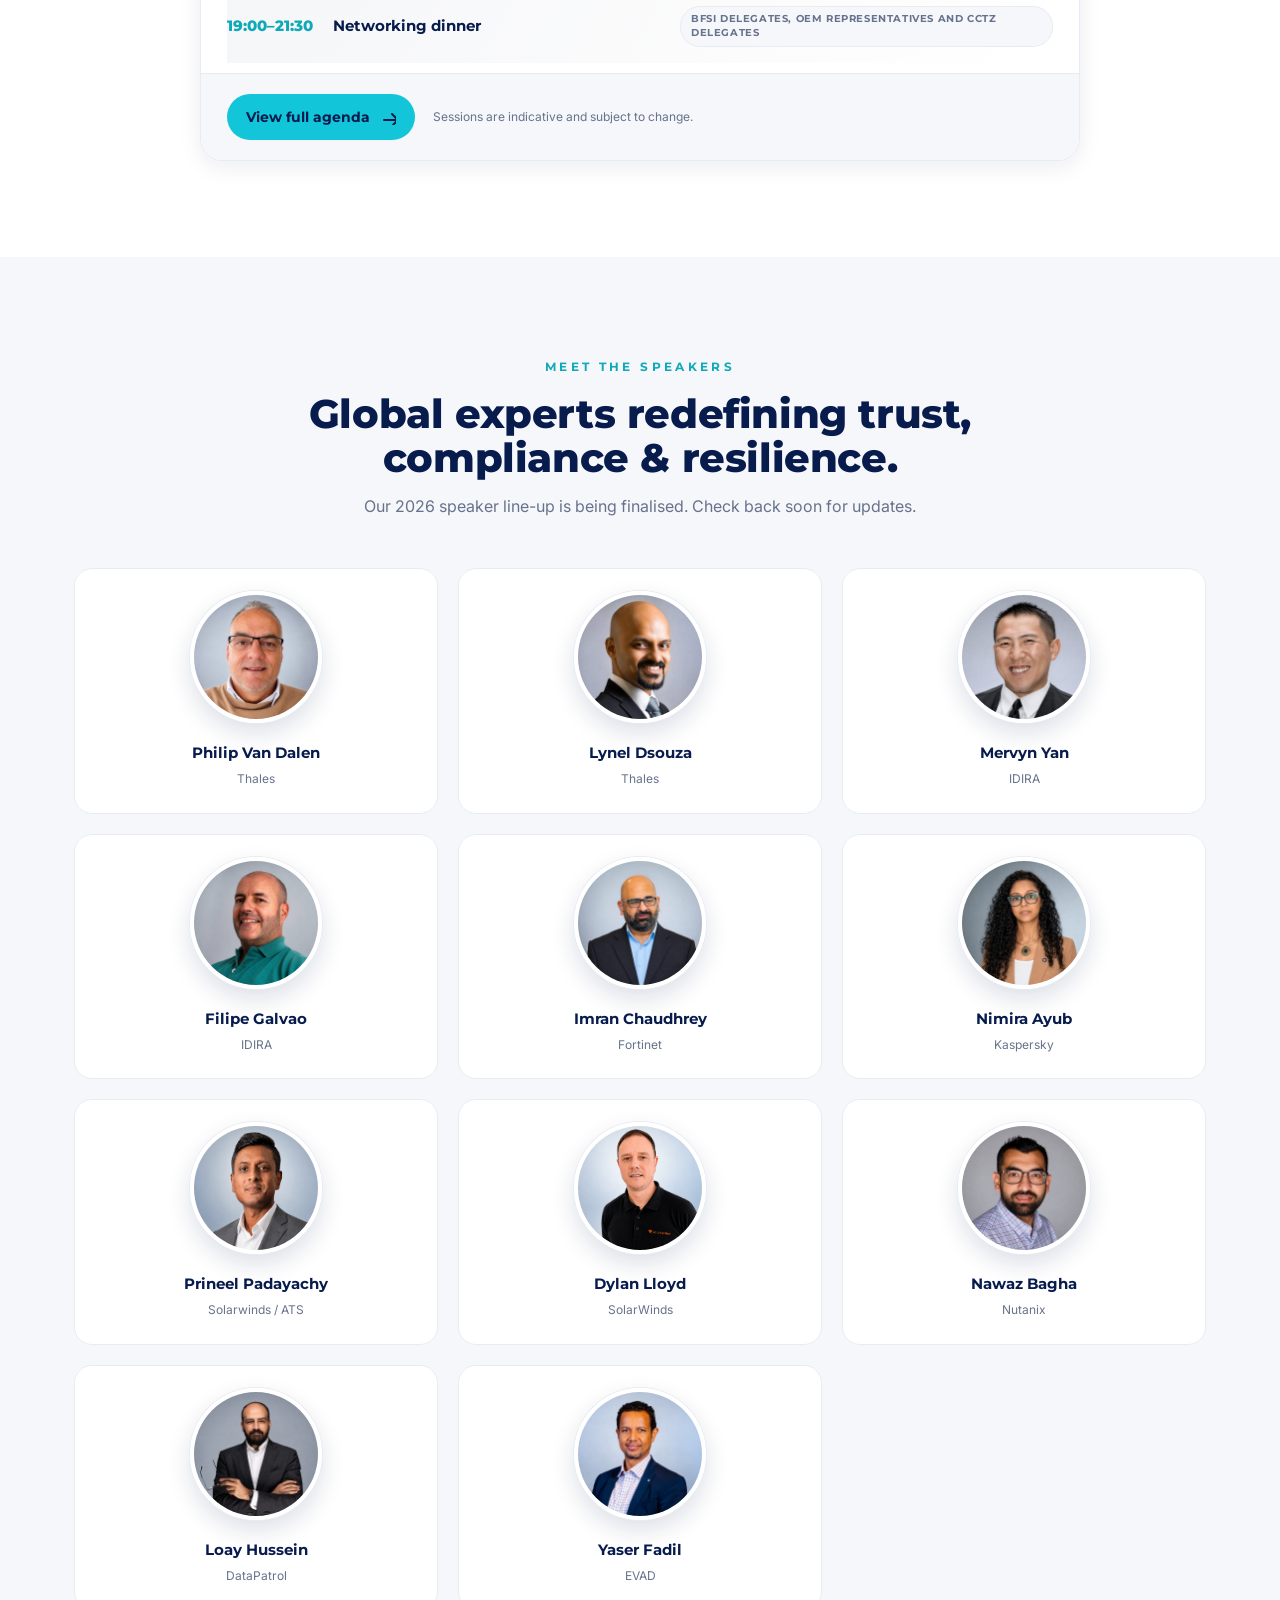
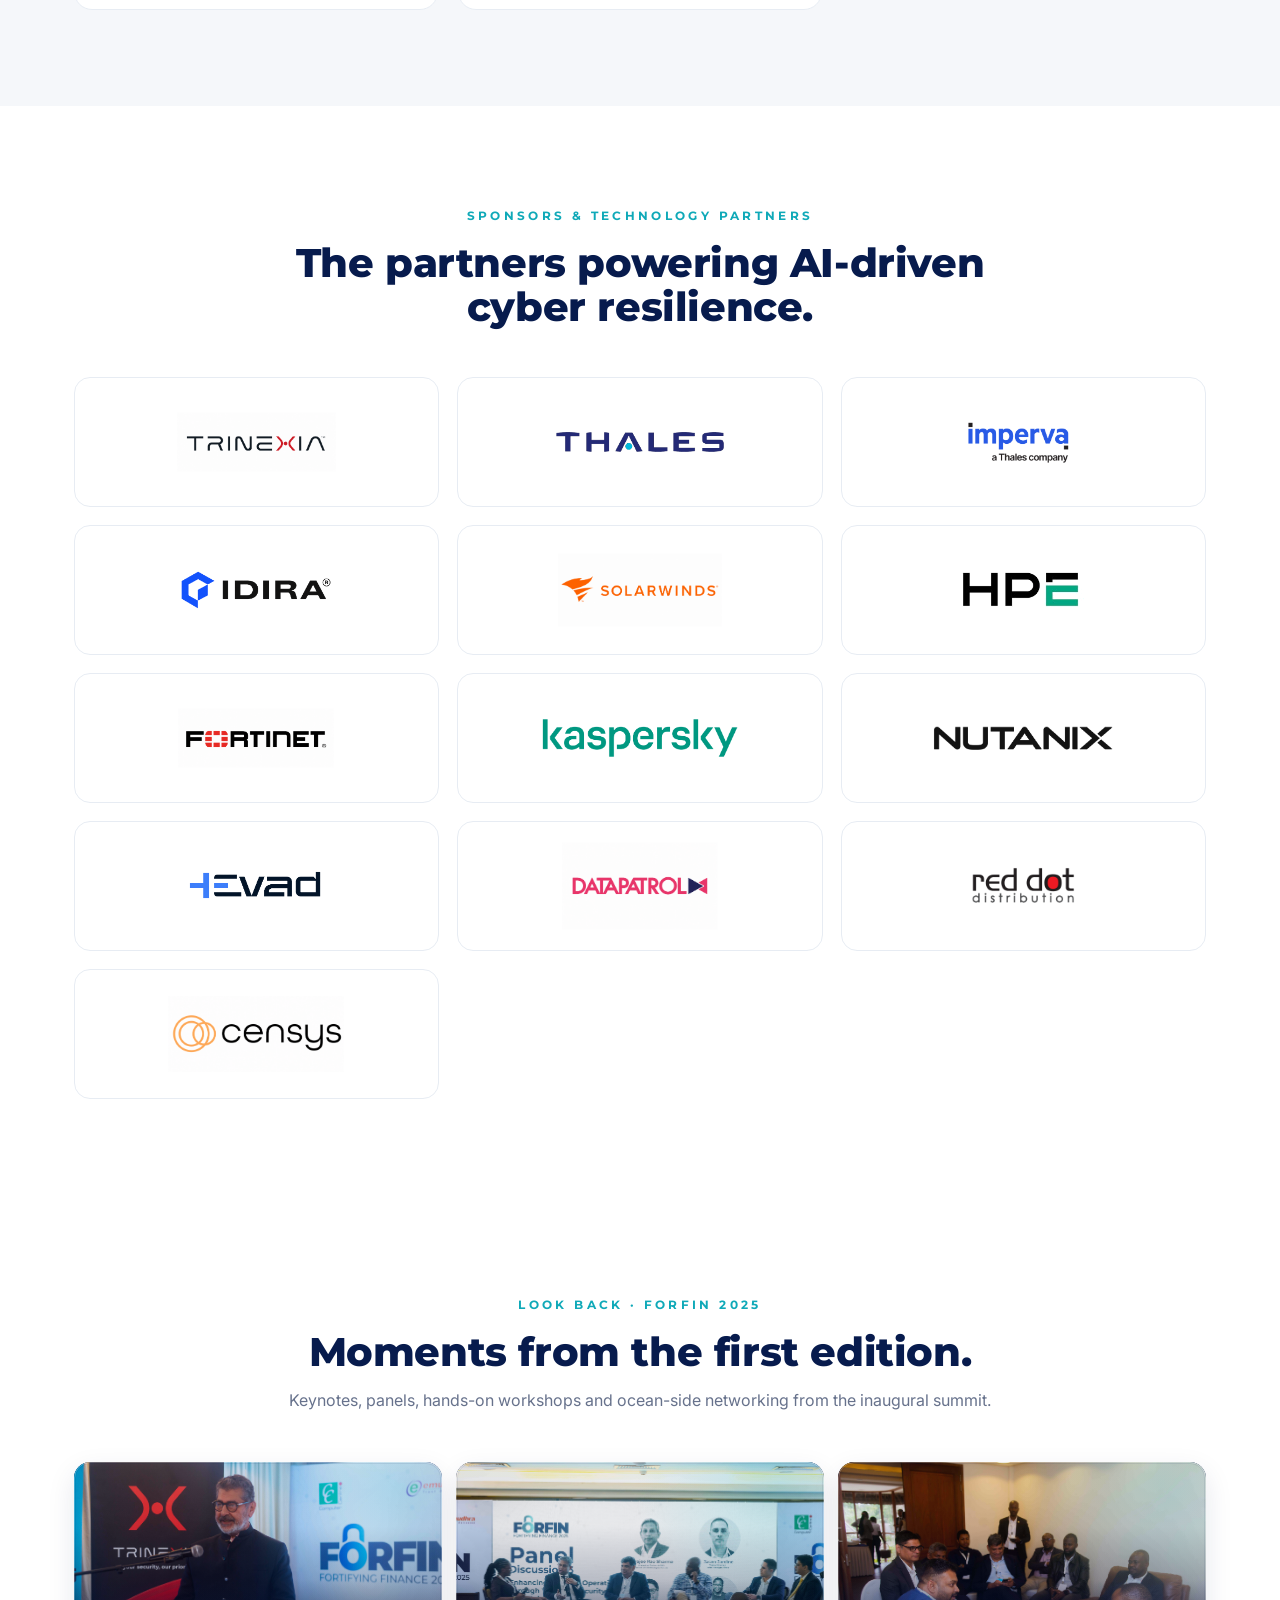
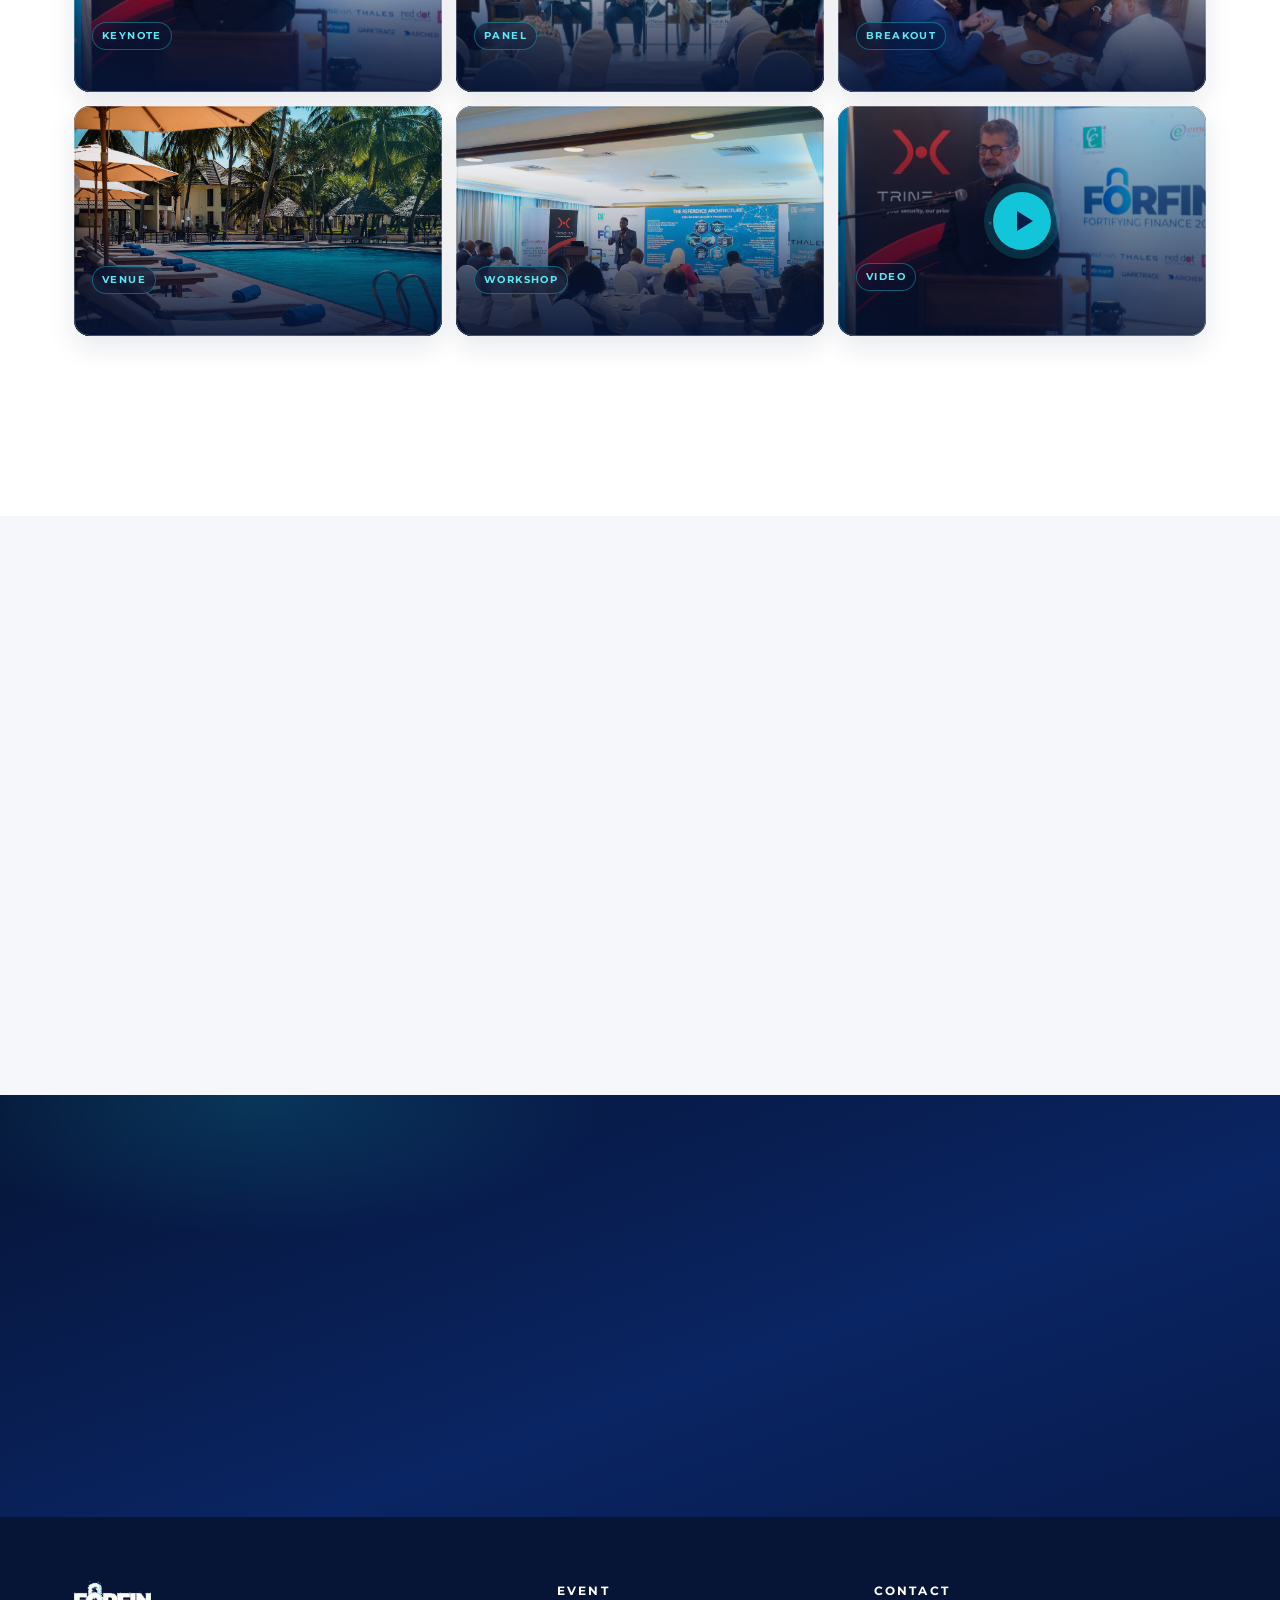
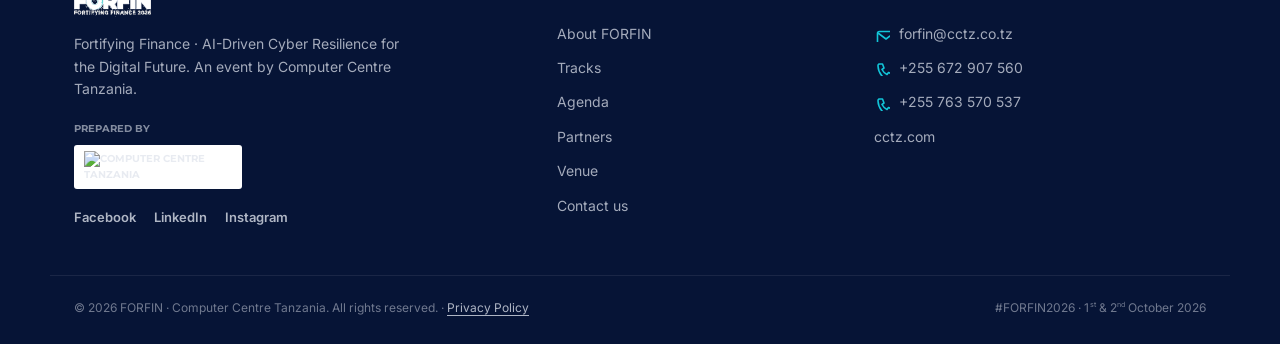
==== commit 2764a296: "Remove repeated agenda activity labels" ====
--- a/index.html
+++ b/index.html
@@ -199,21 +199,21 @@
         <div class="ag-row"><span class="ag-time">09:15–09:35</span><div class="ag-body"><h4>Building an AI-Driven and Resilient Financial Sector</h4><span class="ag-tag">Guest Speaker</span><span class="ag-type">Executive keynote</span></div></div>
         <div class="ag-row"><span class="ag-time">09:35–10:10</span><div class="ag-body"><h4>Data Security: Post-Quantum Cryptography: Future Readiness</h4><span class="ag-tag">Thales/Imperva</span><span class="ag-type">Featured presentation</span></div></div>
         <div class="ag-row"><span class="ag-time">10:10–10:35</span><div class="ag-body"><h4>“AI Security Innovations” topic for the AppSec presentation.</h4><span class="ag-tag">Thales/Imperva</span><span class="ag-type">Demo / case study</span></div></div>
-        <div class="ag-row"><span class="ag-time">10:35–10:45</span><div class="ag-body"><h4>Networking/coffee break</h4><span class="ag-tag">BFSI Delegates, OEM Representatives and CCTZ Delegates</span><span class="ag-type">Networking/coffee break</span></div></div>
+        <div class="ag-row"><span class="ag-time">10:35–10:45</span><div class="ag-body"><h4>Networking/coffee break</h4><span class="ag-tag">BFSI Delegates, OEM Representatives and CCTZ Delegates</span></div></div>
         <div class="ag-row"><span class="ag-time">10:45–11:25</span><div class="ag-body"><h4>Securing Every Identity in a Digital World</h4><span class="ag-tag">IDIRA</span><span class="ag-type">Featured presentation</span></div></div>
         <div class="ag-row"><span class="ag-time">11:30–11:50</span><div class="ag-body"><h4>Live Demo: Stopping Credential Theft with Just-in-Time Privileged Access and Session Isolation</h4><span class="ag-tag">IDIRA</span><span class="ag-type">Demo / case study</span></div></div>
-        <div class="ag-row"><span class="ag-time">11:50–12:00</span><div class="ag-body"><h4>Q&amp;A</h4><span class="ag-type">Q&amp;A</span></div></div>
+        <div class="ag-row"><span class="ag-time">11:50–12:00</span><div class="ag-body"><h4>Q&amp;A</h4></div></div>
         <div class="ag-row"><span class="ag-time">12:00–12:20</span><div class="ag-body"><h4>Building Cyber Resilience Through Data, Identity &amp; Infrastructure</h4><span class="ag-tag">IDIRA, Thales, NUTANIX, 2 Customers, Moderator from CCTZ · Moderator: Finesta</span><span class="ag-type">Panel discussion</span></div></div>
         <div class="ag-row"><span class="ag-time">12:20–13:00</span><div class="ag-body"><h4>Beyond Prevention: See the Attack. Stop the Attack. Learn from the Attack</h4><span class="ag-tag">Kaspersky</span><span class="ag-type">Featured presentation</span></div></div>
-        <div class="ag-row"><span class="ag-time">13:00–14:00</span><div class="ag-body"><h4>Lunch and networking</h4><span class="ag-tag">BFSI Delegates, OEM Representatives and CCTZ Delegates</span><span class="ag-type">Lunch and networking</span></div></div>
+        <div class="ag-row"><span class="ag-time">13:00–14:00</span><div class="ag-body"><h4>Lunch and networking</h4><span class="ag-tag">BFSI Delegates, OEM Representatives and CCTZ Delegates</span></div></div>
         <div class="ag-row"><span class="ag-time">14:00–15:30</span><div class="ag-body"><h4>From Edge to Cloud: Running Secure AI Workloads on HPE Private Cloud and GreenLake</h4><span class="ag-tag">HPE</span><span class="ag-type">Presentation / demo</span></div></div>
         <div class="ag-row"><span class="ag-time">15:30–15:40</span><div class="ag-body"><h4>DNS Security: The Hidden Foundation of Cyber Resilience</h4><span class="ag-tag">EVAD – EfficientIP</span><span class="ag-type">Presentation</span></div></div>
         <div class="ag-row"><span class="ag-time">15:40–16:10</span><div class="ag-body"><h4>Visual Data Security</h4><span class="ag-tag">EVAD – DataPatrol</span><span class="ag-type">Presentation / demo</span></div></div>
         <div class="ag-row"><span class="ag-time">16:10–16:40</span><div class="ag-body"><h4>Know Your Attack Surface: Continuous External Exposure Management for Financial Institutions</h4><span class="ag-tag">EVAD – Censys</span><span class="ag-type">Presentation / demo</span></div></div>
-        <div class="ag-row"><span class="ag-time">16:40–16:50</span><div class="ag-body"><h4>Coffee break</h4><span class="ag-tag">BFSI Delegates, OEM Representatives and CCTZ Delegates</span><span class="ag-type">Coffee break</span></div></div>
+        <div class="ag-row"><span class="ag-time">16:40–16:50</span><div class="ag-body"><h4>Coffee break</h4><span class="ag-tag">BFSI Delegates, OEM Representatives and CCTZ Delegates</span></div></div>
         <div class="ag-row"><span class="ag-time">16:50–17:15</span><div class="ag-body"><h4>From Threat Intelligence to Proactive Cyber Defence</h4><span class="ag-tag">DataPatrol, Censys, Kaspersky, 2 Customers &amp; Moderator CCTZ · Moderator: Victor Nzowa</span><span class="ag-type">Panel discussion</span></div></div>
-        <div class="ag-row"><span class="ag-time">17:15–17:30</span><div class="ag-body"><h4>Feedback and closing</h4><span class="ag-tag">Moderator and Participating Delegates</span><span class="ag-type">Feedback and closing</span></div></div>
-        <div class="ag-row ag-row--star"><span class="ag-time">19:00–21:30</span><div class="ag-body"><h4>Networking dinner</h4><span class="ag-tag">BFSI Delegates, OEM Representatives and CCTZ Delegates</span><span class="ag-type">Networking dinner</span></div></div>
+        <div class="ag-row"><span class="ag-time">17:15–17:30</span><div class="ag-body"><h4>Feedback and closing</h4><span class="ag-tag">Moderator and Participating Delegates</span></div></div>
+        <div class="ag-row ag-row--star"><span class="ag-time">19:00–21:30</span><div class="ag-body"><h4>Networking dinner</h4><span class="ag-tag">BFSI Delegates, OEM Representatives and CCTZ Delegates</span></div></div>
       </div>
       <div class="agenda__panel" data-panel="2" hidden>
         <div class="ag-row"><span class="ag-time">08:00–08:30</span><div class="ag-body"><h4>Breakfast and Executive Networking</h4><span class="ag-tag">BFSI Delegates, OEM Representatives and CCTZ Delegates</span><span class="ag-type">Breakfast</span></div></div>
@@ -222,16 +222,16 @@
         <div class="ag-row"><span class="ag-time">09:40–10:00</span><div class="ag-body"><h4>Case Study- With CRDB</h4><span class="ag-tag">ATS–SolarWinds</span><span class="ag-type">Case Study</span></div></div>
         <div class="ag-row"><span class="ag-time">10:00–10:40</span><div class="ag-body"><h4>Cyber Security in the Era of AI</h4><span class="ag-tag">Fortinet</span><span class="ag-type">Featured presentation</span></div></div>
         <div class="ag-row"><span class="ag-time">10:40–11:00</span><div class="ag-body"><h4>Live Demo: Automating Threat Detection and Response Across the Fortinet Security Fabric with FortiAI</h4><span class="ag-tag">Fortinet</span><span class="ag-type">Demo Session</span></div></div>
-        <div class="ag-row"><span class="ag-time">11:00–11:15</span><div class="ag-body"><h4>Coffee Break</h4><span class="ag-tag">BFSI Delegates, OEM Representatives and CCTZ Delegates</span><span class="ag-type">Coffee Break</span></div></div>
+        <div class="ag-row"><span class="ag-time">11:00–11:15</span><div class="ag-body"><h4>Coffee Break</h4><span class="ag-tag">BFSI Delegates, OEM Representatives and CCTZ Delegates</span></div></div>
         <div class="ag-row"><span class="ag-time">11:15–12:15</span><div class="ag-body"><h4>Nutanix Cloud Platform - Migrating from Legacy VMware Environments</h4><span class="ag-tag">Nutanix</span><span class="ag-type">Featured presentation</span></div></div>
         <div class="ag-row"><span class="ag-time">12:15–13:15</span><div class="ag-body"><h4>Computer Centre BFSI portfolio</h4><span class="ag-tag">CCTZ</span><span class="ag-type">Featured presentation</span></div></div>
-        <div class="ag-row"><span class="ag-time">13:15–14:15</span><div class="ag-body"><h4>Lunch</h4><span class="ag-tag">BFSI Delegates, OEM Representatives and CCTZ Delegates</span><span class="ag-type">Lunch</span></div></div>
+        <div class="ag-row"><span class="ag-time">13:15–14:15</span><div class="ag-body"><h4>Lunch</h4><span class="ag-tag">BFSI Delegates, OEM Representatives and CCTZ Delegates</span></div></div>
         <div class="ag-row"><span class="ag-time">14:15–14:45</span><div class="ag-body"><h4>Detect, Respond, Recover: Building the Intelligent Security Operation</h4><span class="ag-tag">Fortinet, SolarWinds, CRDB &amp; 1 Customer, CCTZ Moderator</span><span class="ag-type">Panel discussion · Moderator: Emmanuela</span></div></div>
-        <div class="ag-row"><span class="ag-time">14:45–15:15</span><div class="ag-body"><h4>Q&amp;A/QUIZ/Games</h4><span class="ag-tag">BFSI Delegates, OEM Representatives and CCTZ Delegates</span><span class="ag-type">Q&amp;A/QUIZ/Games</span></div></div>
+        <div class="ag-row"><span class="ag-time">14:45–15:15</span><div class="ag-body"><h4>Q&amp;A/QUIZ/Games</h4><span class="ag-tag">BFSI Delegates, OEM Representatives and CCTZ Delegates</span></div></div>
         <div class="ag-row"><span class="ag-time">15:15–16:15</span><div class="ag-body"><h4>BreakOut Sessions</h4></div></div>
         <div class="ag-row"><span class="ag-time">16:15–16:20</span><div class="ag-body"><h4>FORFIN 2026 Key Outcomes and Recommended Next Steps</h4><span class="ag-tag">CCTZ</span><span class="ag-type">Summary of day 2</span></div></div>
         <div class="ag-row"><span class="ag-time">16:20–16:25</span><div class="ag-body"><h4>Appreciation and Closing Remarks</h4><span class="ag-tag">CEO</span><span class="ag-type">Closing Remarks session - CEO</span></div></div>
-        <div class="ag-row ag-row--star"><span class="ag-time">16:25</span><div class="ag-body"><h4>Group Photo by the beach</h4><span class="ag-type">Group Photo by the beach</span></div></div>
+        <div class="ag-row ag-row--star"><span class="ag-time">16:25</span><div class="ag-body"><h4>Group Photo by the beach</h4></div></div>
       </div>
       <div class="agenda__foot">
         <a href="agenda.html" class="btn btn--primary btn--sm">View full agenda <svg class="ico"><use href="#i-arrow"/></svg></a>
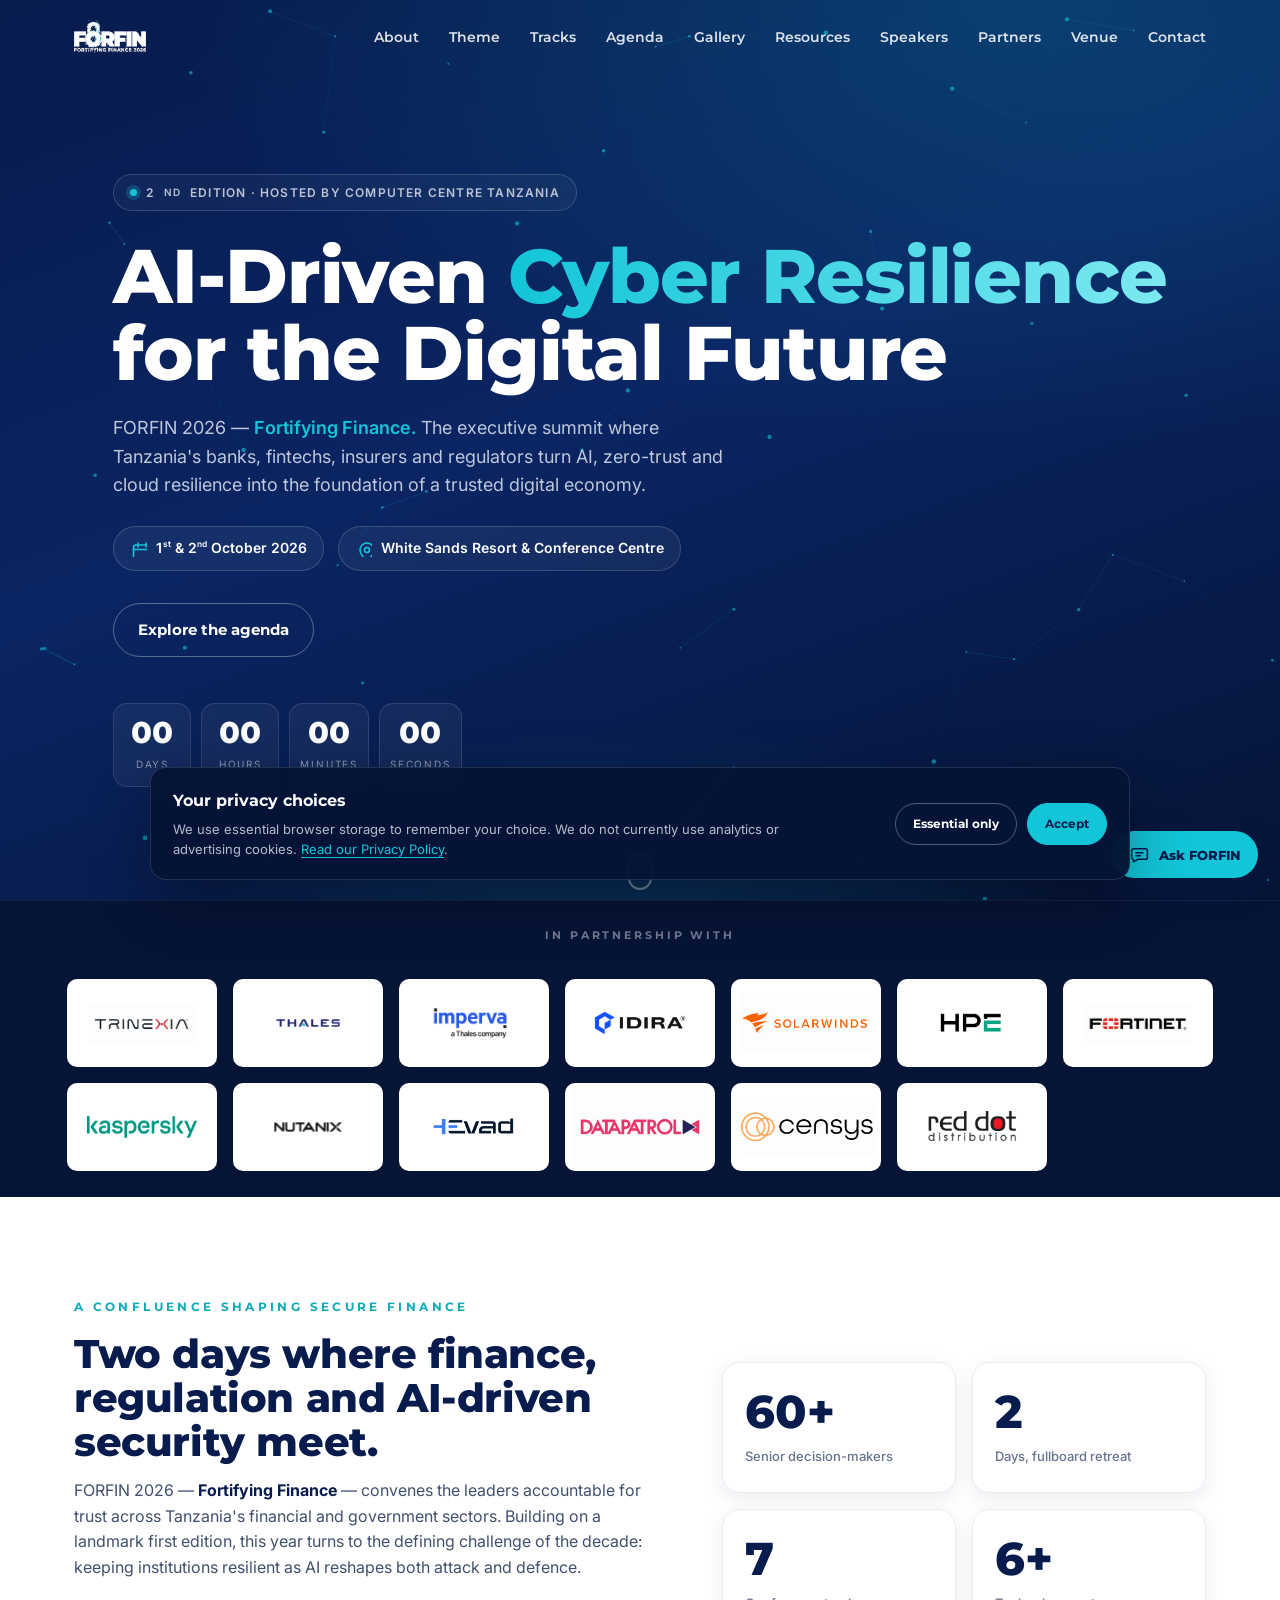
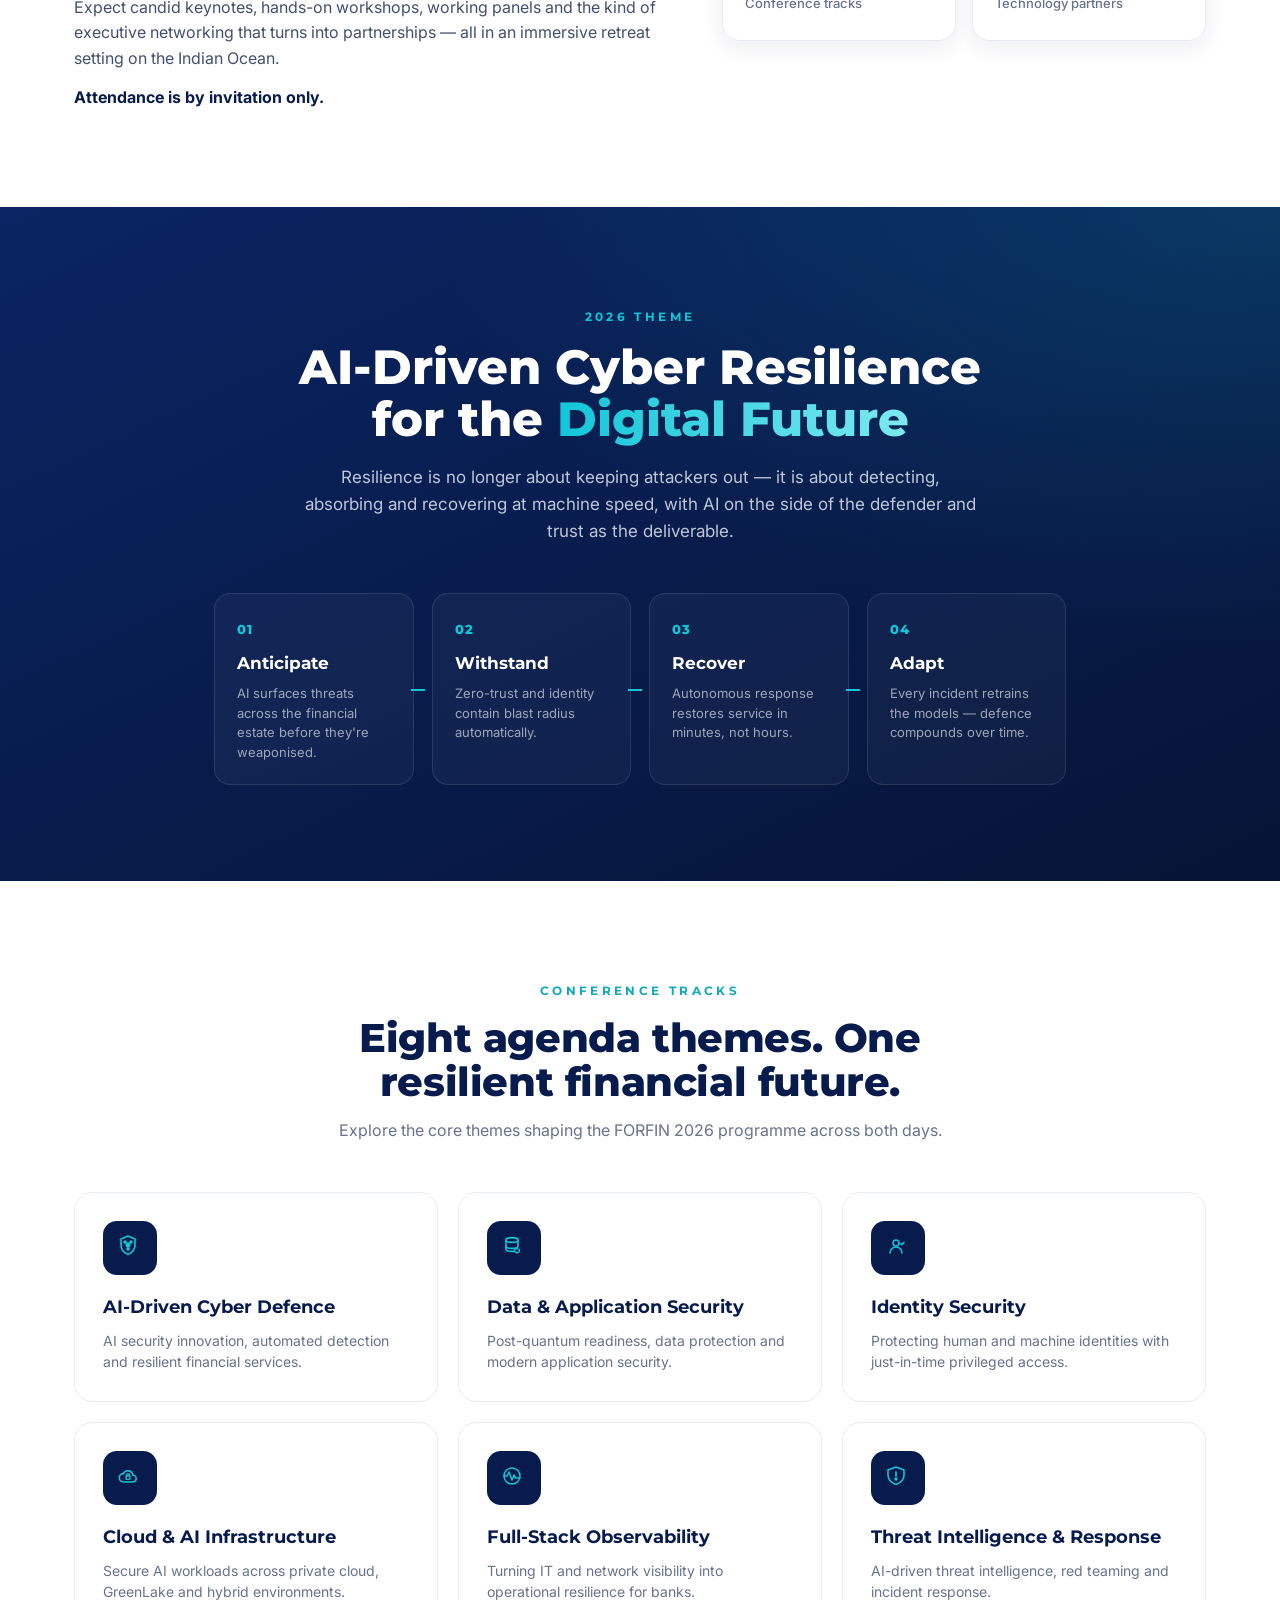
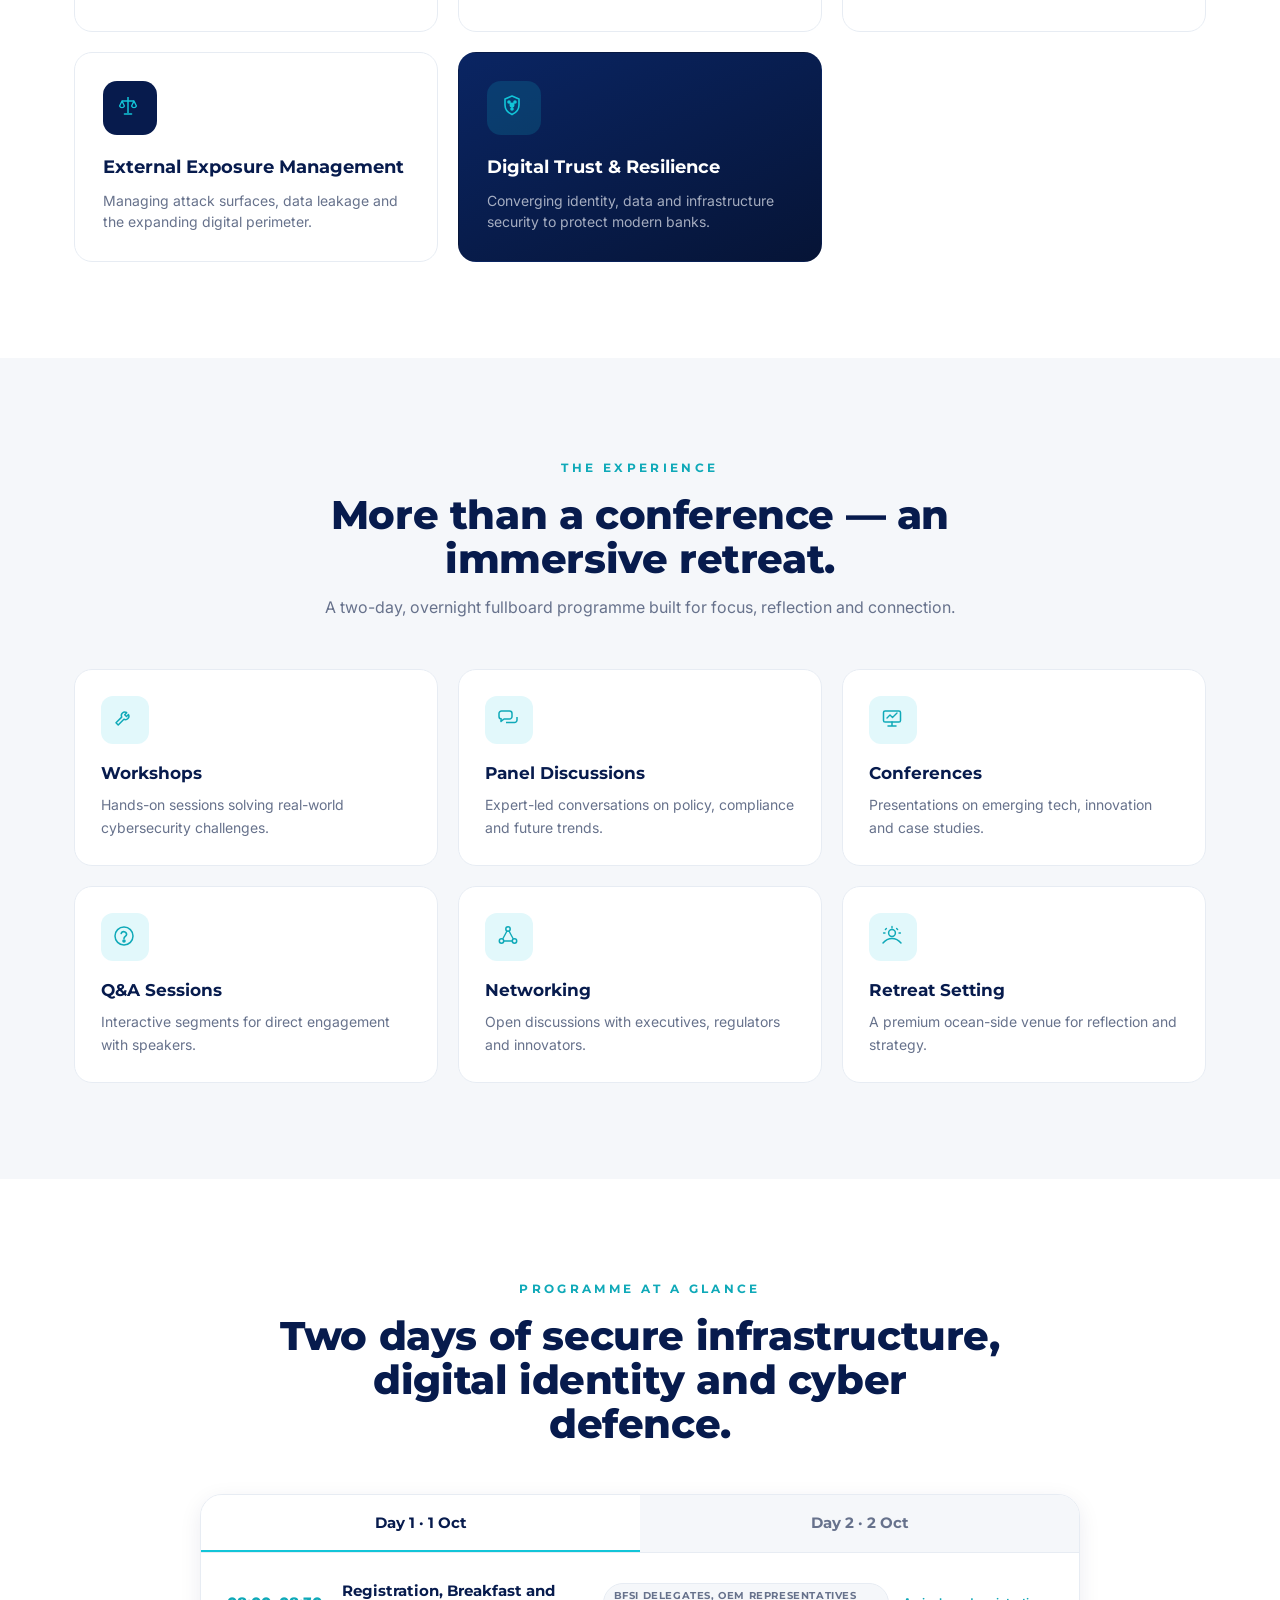
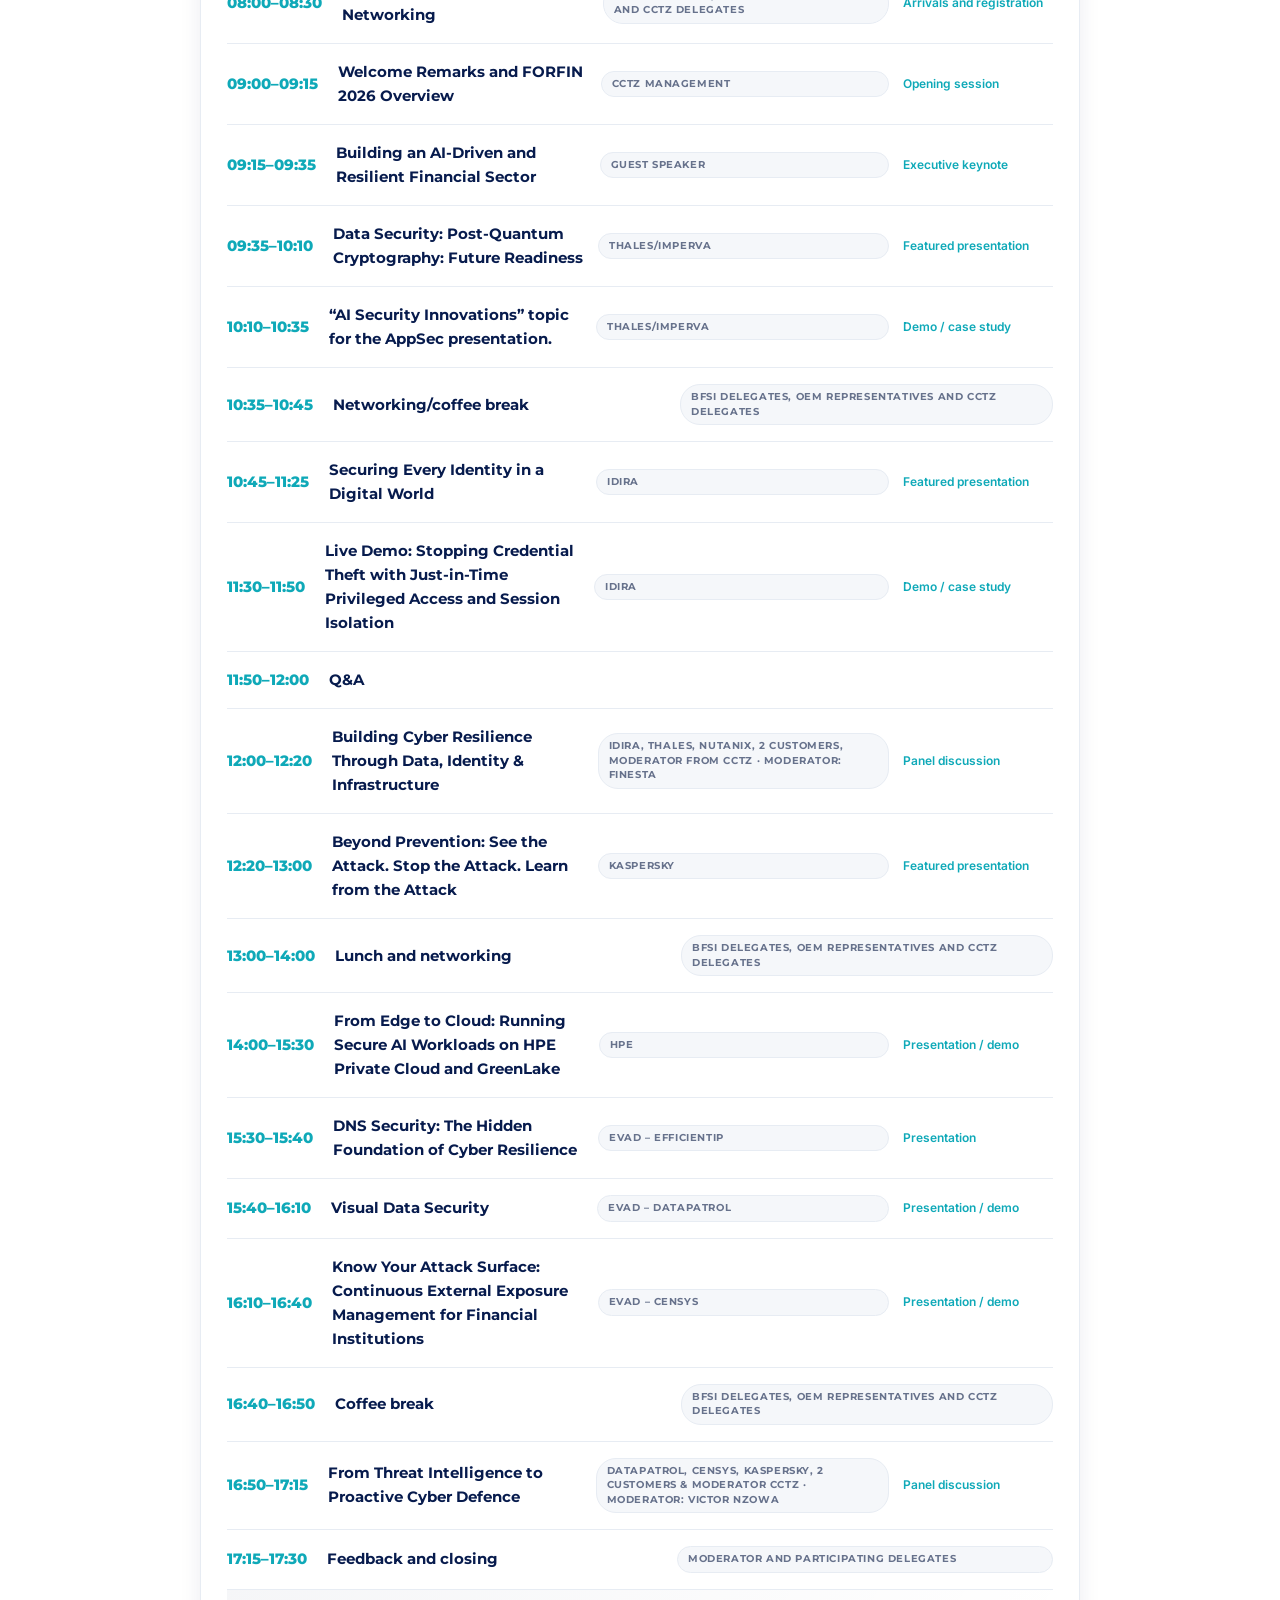
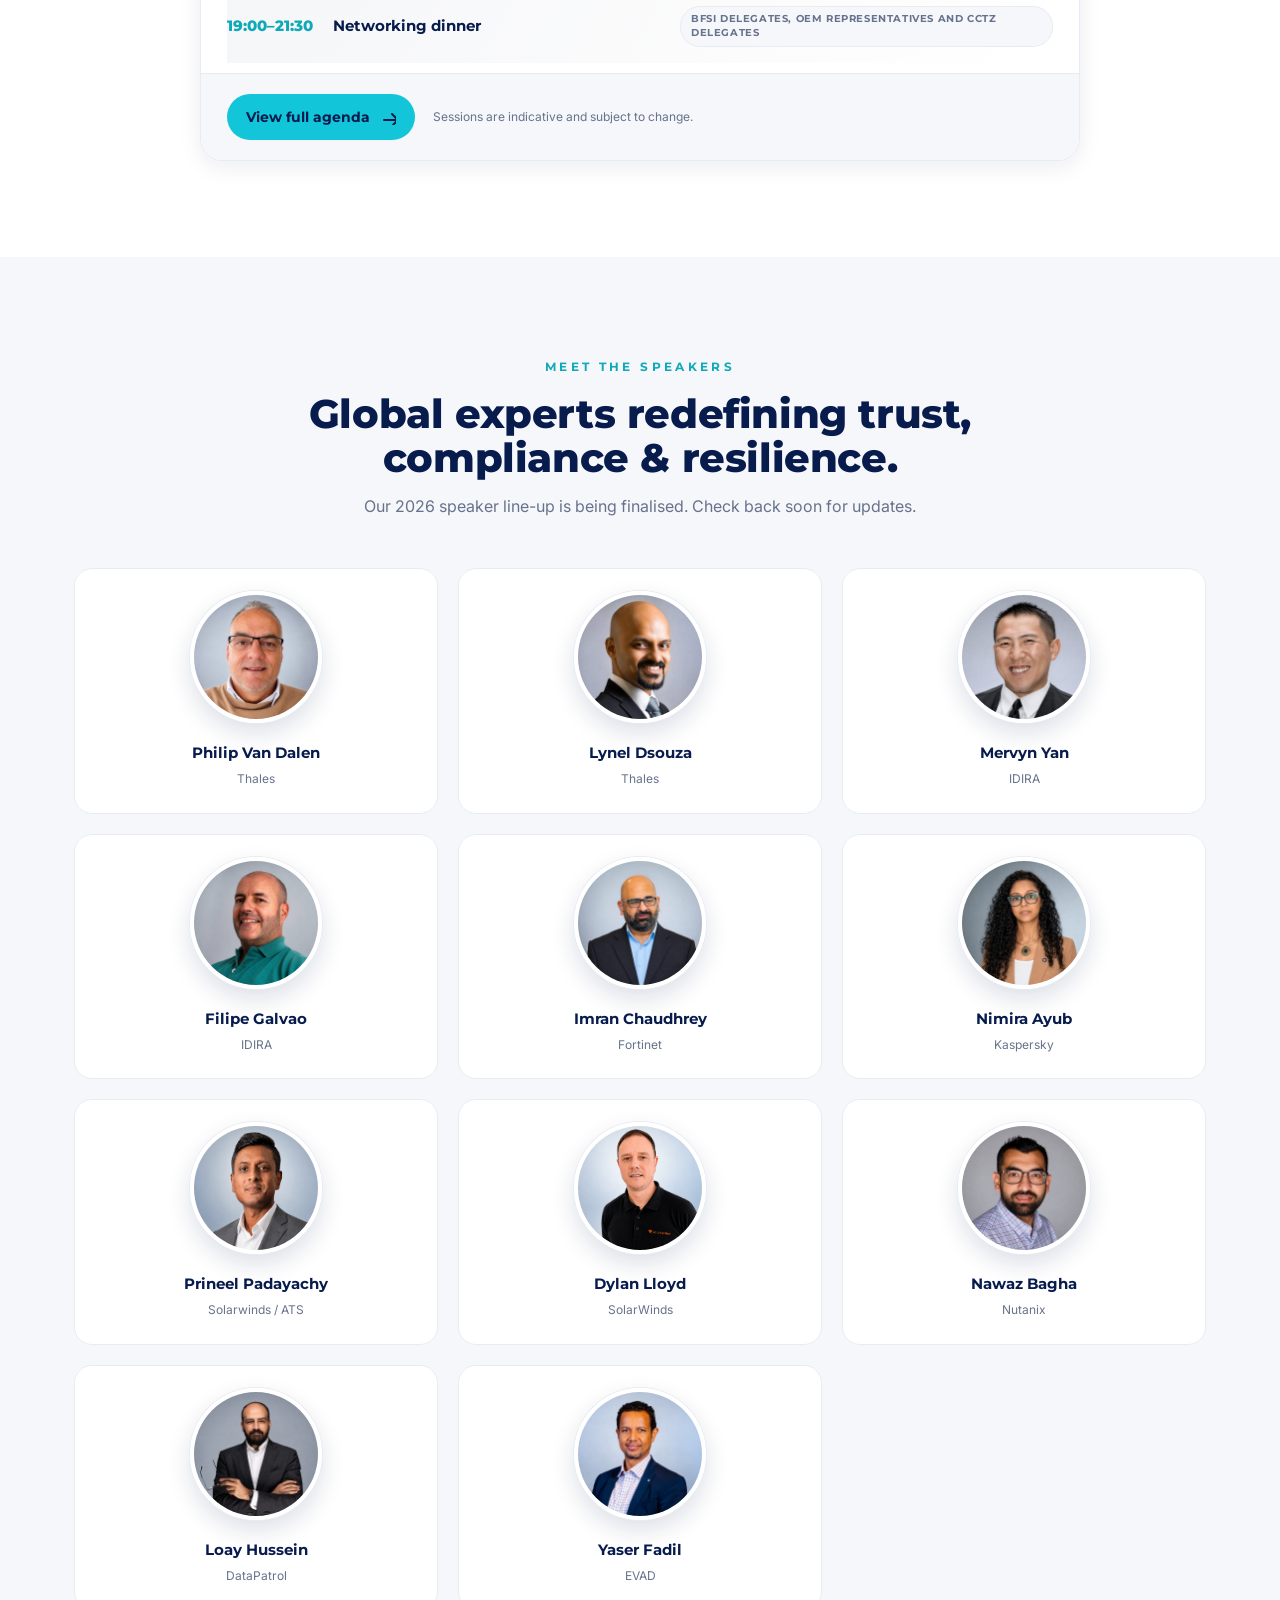
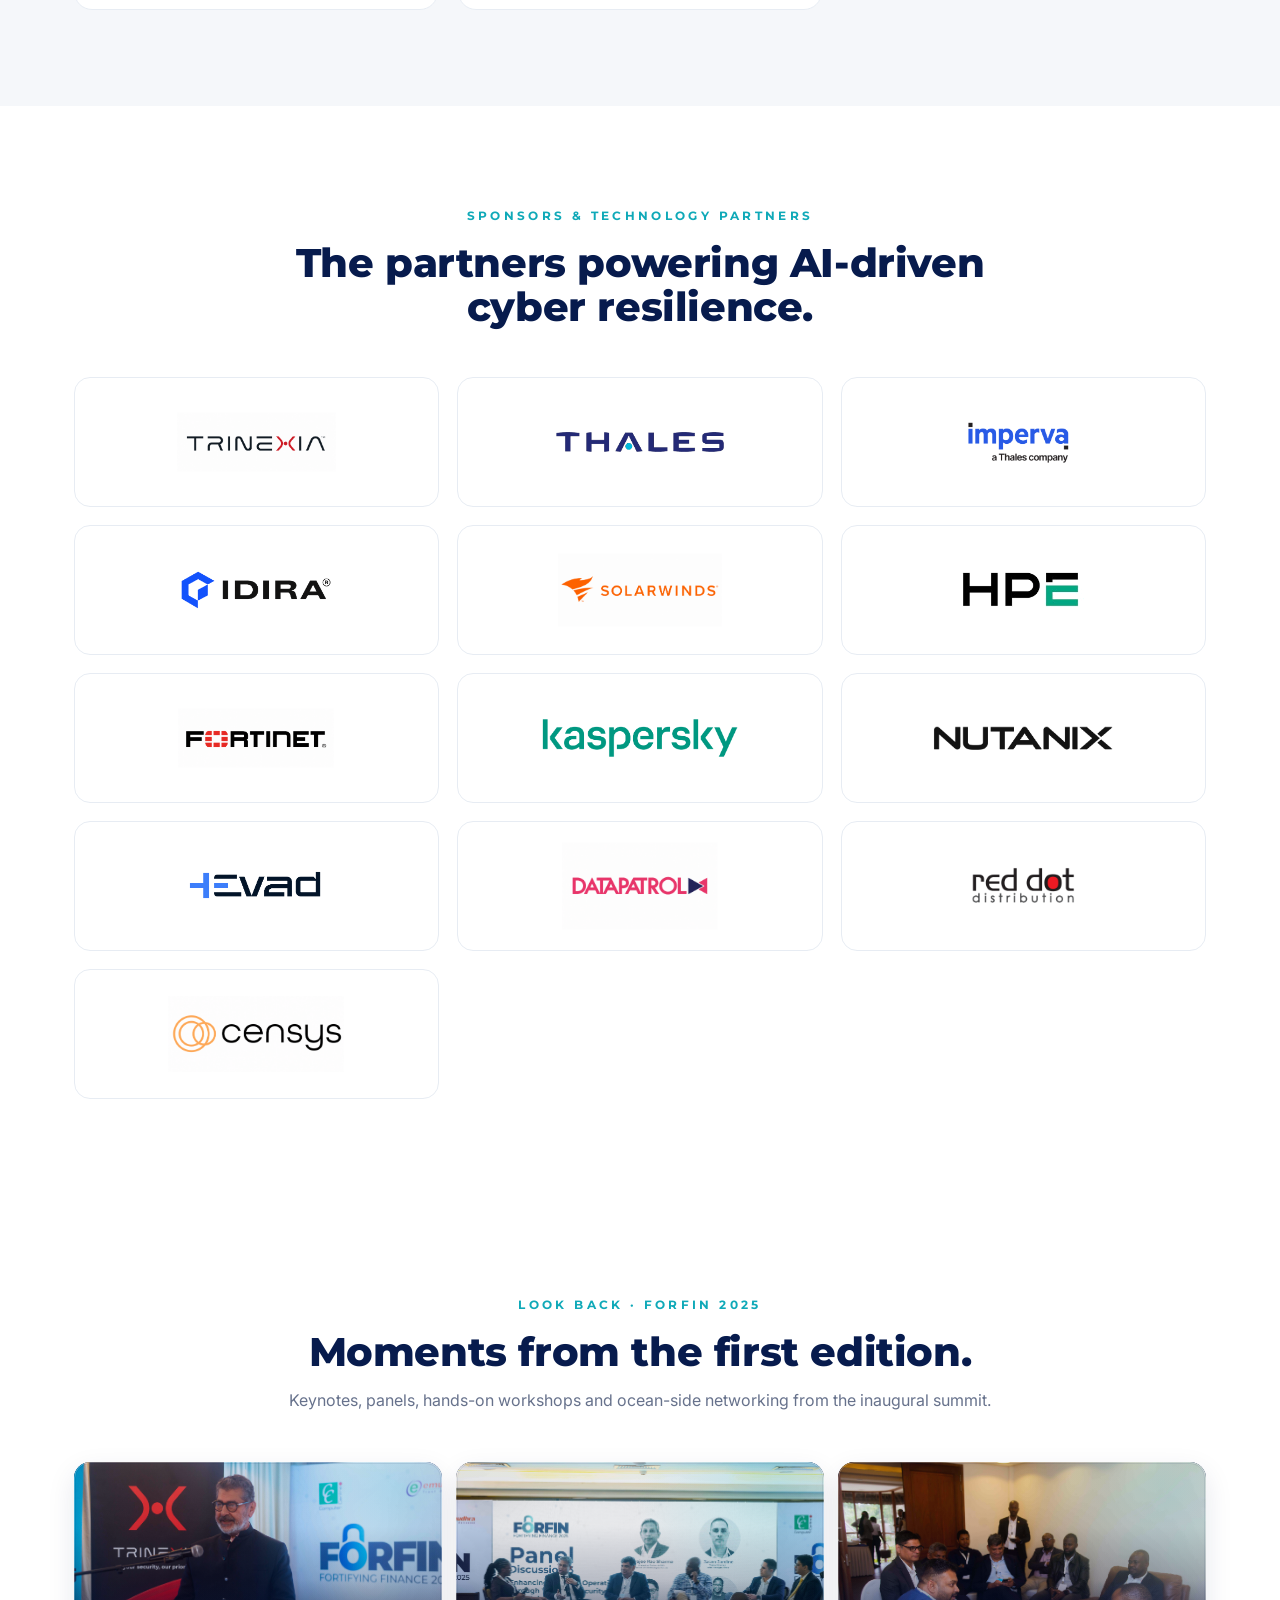
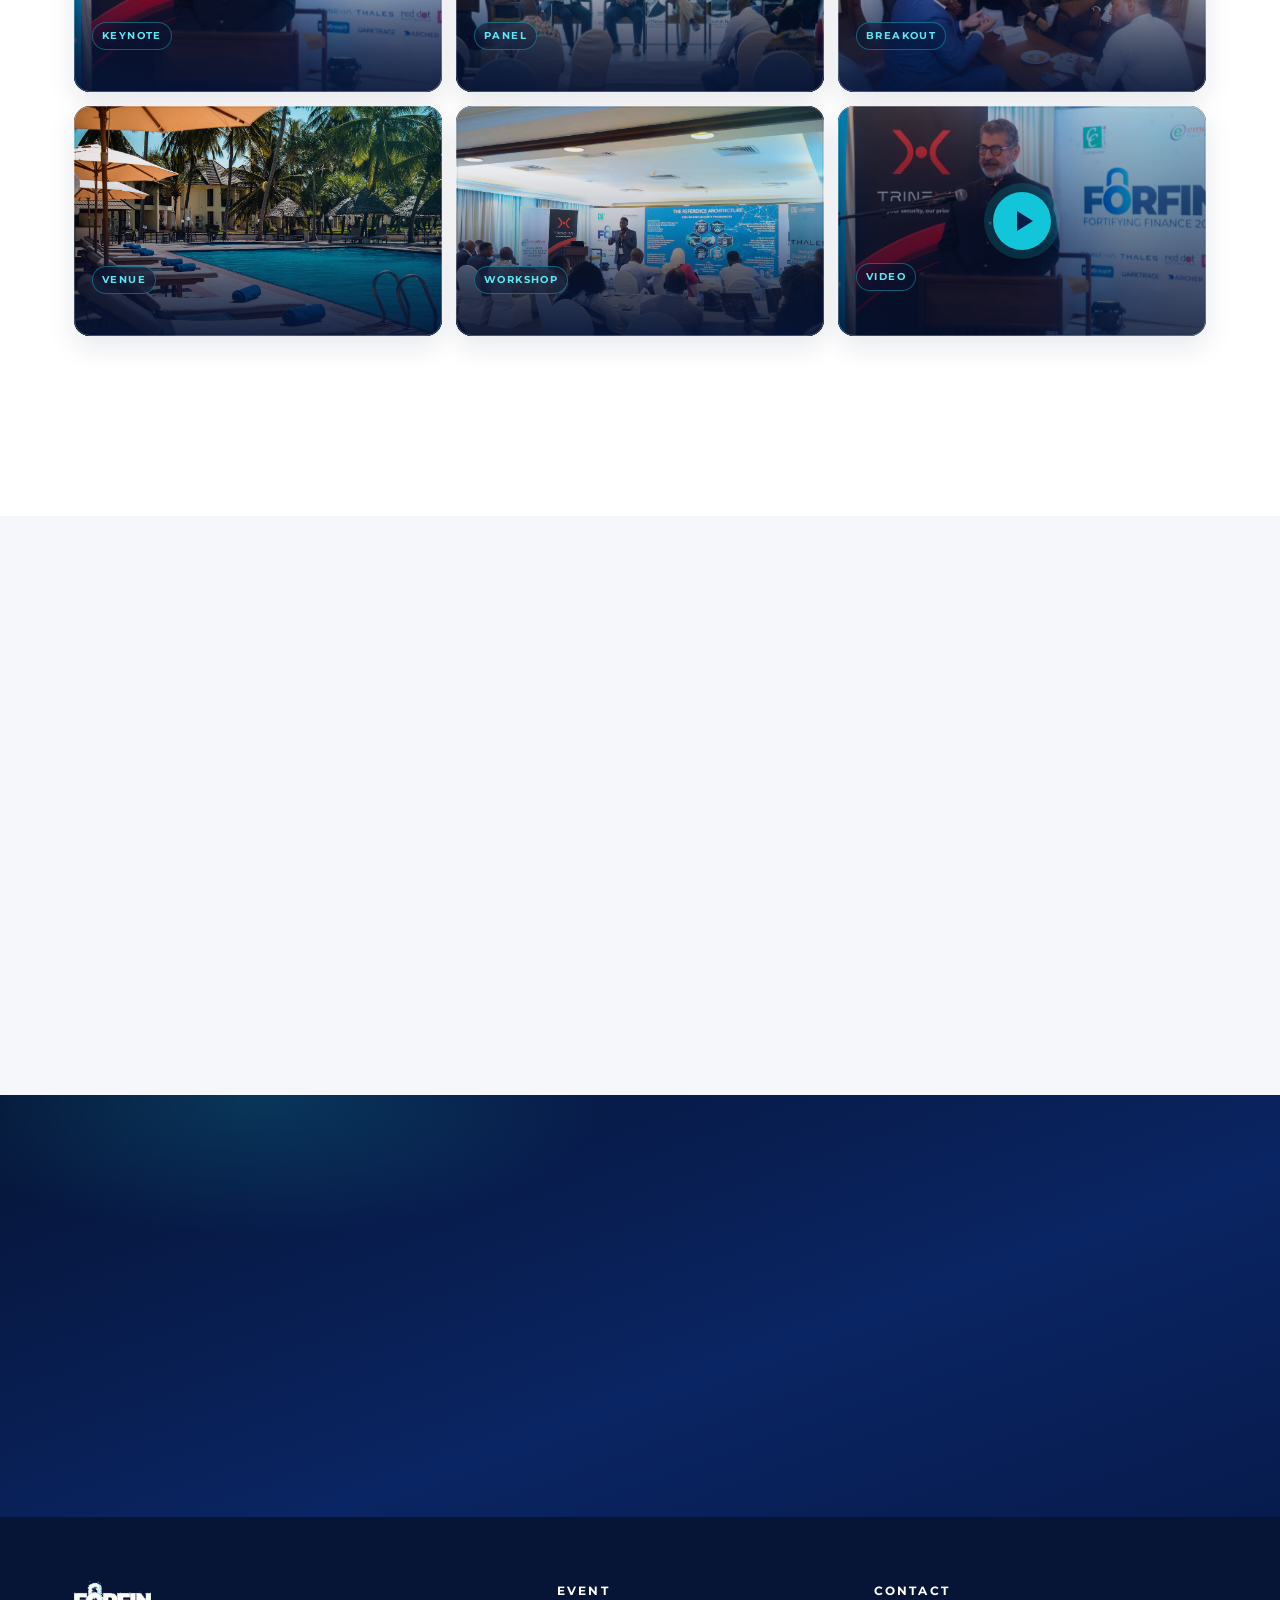
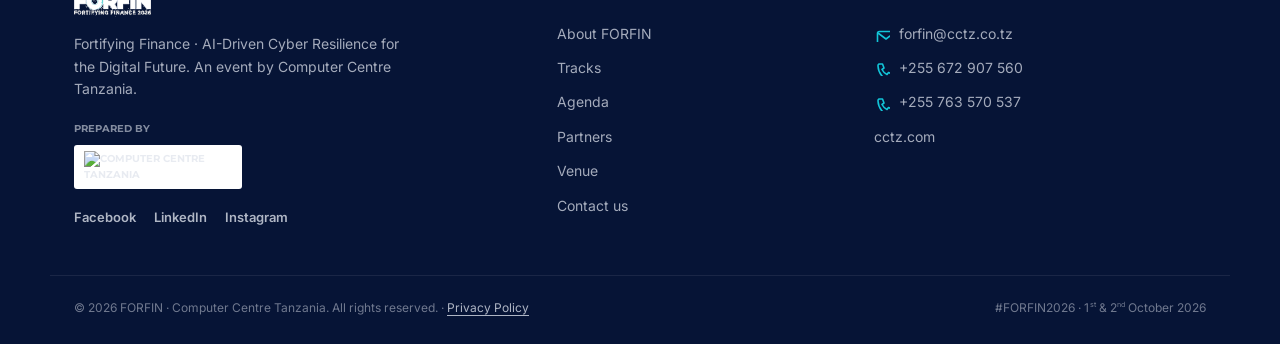
==== commit f2b31777: "Add admin session resources publishing console" ====
--- a/index.html
+++ b/index.html
@@ -47,6 +47,7 @@
       <a href="#tracks">Tracks</a>
       <a href="#agenda">Agenda</a>
       <a href="gallery.html">Gallery</a>
+      <a href="resources.html">Resources</a>
       <a href="#speakers">Speakers</a>
       <a href="#partners">Partners</a>
       <a href="#venue">Venue</a>
--- a/css/styles.css
+++ b/css/styles.css
@@ -287,23 +287,47 @@
 .ag-hero__meta{display:flex;gap:24px;justify-content:center;flex-wrap:wrap;margin-top:20px;color:rgba(217,222,232,.82);font-size:14px;font-weight:600}
 .ag-hero__meta span{display:inline-flex;align-items:center;gap:9px}
 .ag-hero__meta .ico{width:17px;height:17px;color:var(--cyan)}
-.ag-grid{display:grid;grid-template-columns:1fr 1fr;gap:30px;align-items:start;min-width:0}
-.ag-day,.ag-grid .agenda,.ag-grid .ag-row,.ag-grid .ag-body{min-width:0}
-.ag-grid .ag-time{min-width:92px;font-size:13px}
-.ag-day__head{display:flex;align-items:center;gap:16px;margin-bottom:18px}
+.ag-grid{display:grid;grid-template-columns:minmax(0,1fr);gap:42px;align-items:start;max-width:1180px;min-width:0}
+.ag-day,.ag-grid .agenda{min-width:0}
+.ag-day__head{display:flex;align-items:center;gap:16px;margin-bottom:18px;padding:0 2px}
 .ag-day__n{font-family:"Montserrat";font-weight:800;font-size:34px;color:var(--cyan-deep);line-height:1}
 .ag-day__head h2{font-family:"Montserrat";font-size:20px;color:var(--navy);font-weight:800}
 .ag-day__head p{font-size:13px;color:var(--muted)}
-@media (max-width:980px){.ag-grid{grid-template-columns:1fr}}
+.ag-table-wrap{max-width:none;margin:0;border-radius:12px;overflow:hidden;box-shadow:var(--shadow-sm)}
+.ag-table{width:100%;border-collapse:collapse;table-layout:fixed;background:#fff}
+.ag-col-activity{width:38%}
+.ag-col-lead{width:30%}
+.ag-col-type{width:19%}
+.ag-col-time{width:13%}
+.ag-table th{padding:12px 14px;background:#1d3e65;color:#fff;font-family:"Montserrat";font-size:12px;font-weight:700;text-align:left;vertical-align:middle}
+.ag-table th:last-child{text-align:right}
+.ag-table td{padding:13px 14px;border:1px solid #d7e1ec;color:#263954;font-size:13px;line-height:1.45;vertical-align:middle;overflow-wrap:anywhere}
+.ag-table tbody tr:nth-child(even){background:#f8fafc}
+.ag-table tbody tr:hover{background:#eff8fb}
+.ag-table .ag-cell-activity{color:var(--navy);font-weight:700}
+.ag-table .ag-cell-lead{color:#52627a}
+.ag-table .ag-cell-type{color:#52627a}
+.ag-table .ag-cell-time{color:var(--cyan-deep);font-family:"Montserrat";font-weight:800;font-size:12px;text-align:right;white-space:nowrap}
+.ag-table .ag-cell-type[aria-label]{color:#8491a2;text-align:center}
+.ag-table .ag-row--star{background:#f2f7fb}
+@media (max-width:980px){.ag-grid{grid-template-columns:minmax(0,1fr);gap:34px}}
 @media (max-width:600px){
   .ag-grid{padding-left:14px;padding-right:14px}
   .ag-day__head{align-items:flex-start}
-  .agenda__panel{padding:6px 14px}
-  .ag-row{display:grid;grid-template-columns:76px minmax(0,1fr);gap:12px;align-items:start;padding:15px 0}
-  .ag-grid .ag-time{min-width:0;font-size:11px;padding-top:2px;white-space:nowrap}
-  .ag-body{display:block}
-  .ag-body h4{font-size:14px;line-height:1.45;overflow-wrap:anywhere}
-  .ag-tag{display:inline-block;max-width:100%;margin-top:10px;white-space:normal;line-height:1.35}
+  .ag-table-wrap{overflow:visible;border-radius:10px}
+  .ag-table,.ag-table tbody{display:block;width:100%}
+  .ag-table thead{position:absolute;width:1px;height:1px;padding:0;margin:-1px;overflow:hidden;clip:rect(0,0,0,0);white-space:nowrap;border:0}
+  .ag-table tbody{padding:8px 12px}
+  .ag-table tr{display:grid;grid-template-columns:minmax(0,1fr) auto;gap:7px 12px;padding:14px 2px;border-bottom:1px solid var(--line)}
+  .ag-table tr:last-child{border-bottom:0}
+  .ag-table td{display:block;padding:0;border:0;background:none;text-align:left;overflow-wrap:anywhere}
+  .ag-table .ag-cell-activity{grid-column:1;grid-row:1;font-size:14px;line-height:1.4}
+  .ag-table .ag-cell-time{grid-column:2;grid-row:1;align-self:start;text-align:right;font-size:11px}
+  .ag-table .ag-cell-lead,.ag-table .ag-cell-type{grid-column:1/-1;font-size:12px;line-height:1.4}
+  .ag-table .ag-cell-lead::before{content:"Lead / Participants: ";font-weight:700;color:var(--muted)}
+  .ag-table .ag-cell-type::before{content:"Activity Type: ";font-weight:700;color:var(--muted)}
+  .ag-table .ag-cell-type[aria-label]::before{content:""}
+  .ag-table .ag-cell-type[aria-label]{text-align:left}
 }
 
 .ag-day.reveal{opacity:1;transform:none}
@@ -335,6 +359,66 @@
 .contact-submit{border:0;cursor:pointer;width:max-content}
 .contact-note{font-size:12px;color:var(--muted)}
 @media (max-width:760px){.contact-layout{grid-template-columns:1fr;gap:34px}.contact-form{padding:22px}.contact-submit{width:100%}}
+
+/* ---------- session resources ---------- */
+.resource-hero p{max-width:640px}
+.resource-library{max-width:960px;padding-top:12px}
+.resource-library__heading{display:flex;align-items:end;justify-content:space-between;gap:20px;margin-bottom:20px}
+.resource-library__heading .eyebrow{margin-bottom:7px}
+.resource-library h2{color:var(--navy);font-family:"Montserrat";font-size:23px;font-weight:800;line-height:1.2}
+.resource-library h2 span{color:var(--muted);font-size:15px;font-weight:600}
+.resource-library__heading p{margin-top:8px;color:var(--muted);font-size:14px}
+.resource-search{display:block;width:min(300px,100%)}
+.resource-search input{width:100%;min-width:0;padding:12px 13px;border:1px solid var(--line);border-radius:6px;background:#fff;color:var(--ink);font:inherit;font-size:14px}
+.resource-search input:focus{outline:none;border-color:var(--cyan-deep);box-shadow:0 0 0 3px rgba(18,197,216,.12)}
+.resource-status{min-height:1.4em;color:#b42318;font-size:13px}
+.resource-list{list-style:none;border-top:1px solid var(--line)}
+.resource-item{display:flex;align-items:center;gap:16px;padding:17px 4px;border-bottom:1px solid var(--line)}
+.resource-item__icon{display:grid;place-items:center;flex:0 0 42px;height:48px;border-radius:5px;background:#eaf8f9;color:var(--cyan-deep)}
+.resource-item__icon .ico{width:23px;height:23px}
+.resource-item__copy{flex:1;min-width:0}
+.resource-item__session{display:block;margin-bottom:3px;color:var(--cyan-deep);font-family:"Montserrat";font-size:11px;font-weight:700;text-transform:uppercase}
+.resource-item__copy h3{overflow-wrap:anywhere;color:var(--navy);font-family:"Montserrat";font-size:15px;font-weight:700;line-height:1.35}
+.resource-item__copy p{margin-top:5px;color:var(--muted);font-size:12px;overflow-wrap:anywhere}
+.resource-download{display:inline-flex;align-items:center;justify-content:center;gap:8px;flex:0 0 auto;padding:10px 14px;border:1px solid var(--line);border-radius:5px;color:var(--navy);font-family:"Montserrat";font-size:12px;font-weight:700;transition:.2s}
+.resource-download:hover{border-color:var(--cyan-deep);background:#effafb;color:var(--cyan-deep)}
+.resource-download .ico{width:17px;height:17px}
+.resource-empty{padding:30px 12px;border-bottom:1px solid var(--line);color:var(--muted);font-size:14px;text-align:center}
+@media(max-width:760px){.resource-library__heading{align-items:stretch;flex-direction:column;gap:12px}.resource-search{width:100%}.resource-item{align-items:flex-start;gap:10px}.resource-item__icon{flex-basis:36px;height:42px}.resource-download{padding:9px 10px}.resource-download span{position:absolute;width:1px;height:1px;overflow:hidden;clip:rect(0,0,0,0);white-space:nowrap}}
+
+/* ---------- resource admin console ---------- */
+.admin-hero p{max-width:660px}
+.admin-layout{max-width:920px;display:grid;gap:24px}
+.admin-access-note{padding:17px 20px;border:1px solid #efdbb0;border-left:4px solid var(--amber);border-radius:6px;background:#fffaf0}
+.admin-access-note strong{color:var(--navy);font-family:"Montserrat";font-size:13px}
+.admin-access-note p,.admin-step__body>p{margin-top:5px;color:var(--muted);font-size:13px}
+.admin-step{display:grid;grid-template-columns:42px minmax(0,1fr);gap:20px;padding:26px 0;border-bottom:1px solid var(--line)}
+.admin-step__number{display:grid;place-items:center;width:38px;height:38px;border-radius:50%;background:var(--navy);color:#fff;font-family:"Montserrat";font-size:13px;font-weight:800}
+.admin-step__body{min-width:0}
+.admin-step .eyebrow{margin-bottom:7px}
+.admin-step h2{color:var(--navy);font-family:"Montserrat";font-size:22px;font-weight:800;line-height:1.2}
+.admin-action{width:max-content;margin-top:18px;border:0}
+.admin-step__note{margin-top:12px!important;font-size:12px!important}
+.admin-step__note code{padding:2px 5px;border-radius:3px;background:#f1f4f8;color:var(--navy);font-size:12px}
+.admin-form{display:grid;grid-template-columns:1fr 1fr;gap:15px 18px;margin-top:20px}
+.admin-field{display:grid;align-content:start;gap:6px;min-width:0}
+.admin-field label,.admin-output-label{color:var(--navy);font-family:"Montserrat";font-size:12px;font-weight:700}
+.admin-field input,.admin-field select{width:100%;min-width:0;padding:11px 12px;border:1px solid var(--line);border-radius:5px;background:#fff;color:var(--ink);font:inherit;font-size:13px}
+.admin-field input:focus,.admin-field select:focus,.admin-output:focus{outline:none;border-color:var(--cyan-deep);box-shadow:0 0 0 3px rgba(18,197,216,.12)}
+.admin-field small{color:var(--muted);font-size:11px}
+.admin-form .admin-action{grid-column:1/-1;margin-top:2px}
+.admin-status{min-height:1.4em;margin-top:12px;color:var(--cyan-deep);font-size:13px}
+.admin-status.is-error{color:#b42318}
+.admin-output-label{display:block;margin:16px 0 7px}
+.admin-output{display:block;width:100%;padding:12px;border:1px solid var(--line);border-radius:5px;background:#f7f9fb;color:var(--ink);font:12px/1.55 Consolas,monospace;resize:vertical}
+.admin-output-actions{display:flex;flex-wrap:wrap;gap:10px;margin-top:12px}
+.admin-output-actions .admin-action,.admin-output-actions .admin-edit-link{margin:0}
+.admin-action:disabled{opacity:.5;cursor:not-allowed;transform:none;box-shadow:none}
+.admin-edit-link{color:var(--navy);border-color:var(--line)}
+.admin-edit-link:hover{border-color:var(--cyan-deep);color:var(--cyan-deep)}
+.admin-public-link{display:inline-flex;align-items:center;gap:8px;width:max-content;margin-top:4px;color:var(--cyan-deep);font-family:"Montserrat";font-size:13px;font-weight:700}
+.admin-public-link .ico{width:17px;height:17px}
+@media(max-width:760px){.admin-step{grid-template-columns:32px minmax(0,1fr);gap:13px;padding:21px 0}.admin-step__number{width:30px;height:30px}.admin-step h2{font-size:19px}.admin-form{grid-template-columns:1fr}.admin-form .admin-action{grid-column:1}.admin-action{width:100%;justify-content:center}.admin-output-actions{flex-direction:column}.admin-output-actions>*{width:100%;justify-content:center}.admin-public-link{width:100%}}
 
 /* ---------- floating FAQ chat ---------- */
 .faq-chat{position:fixed;right:22px;bottom:22px;z-index:90;font-family:"Inter",sans-serif}
